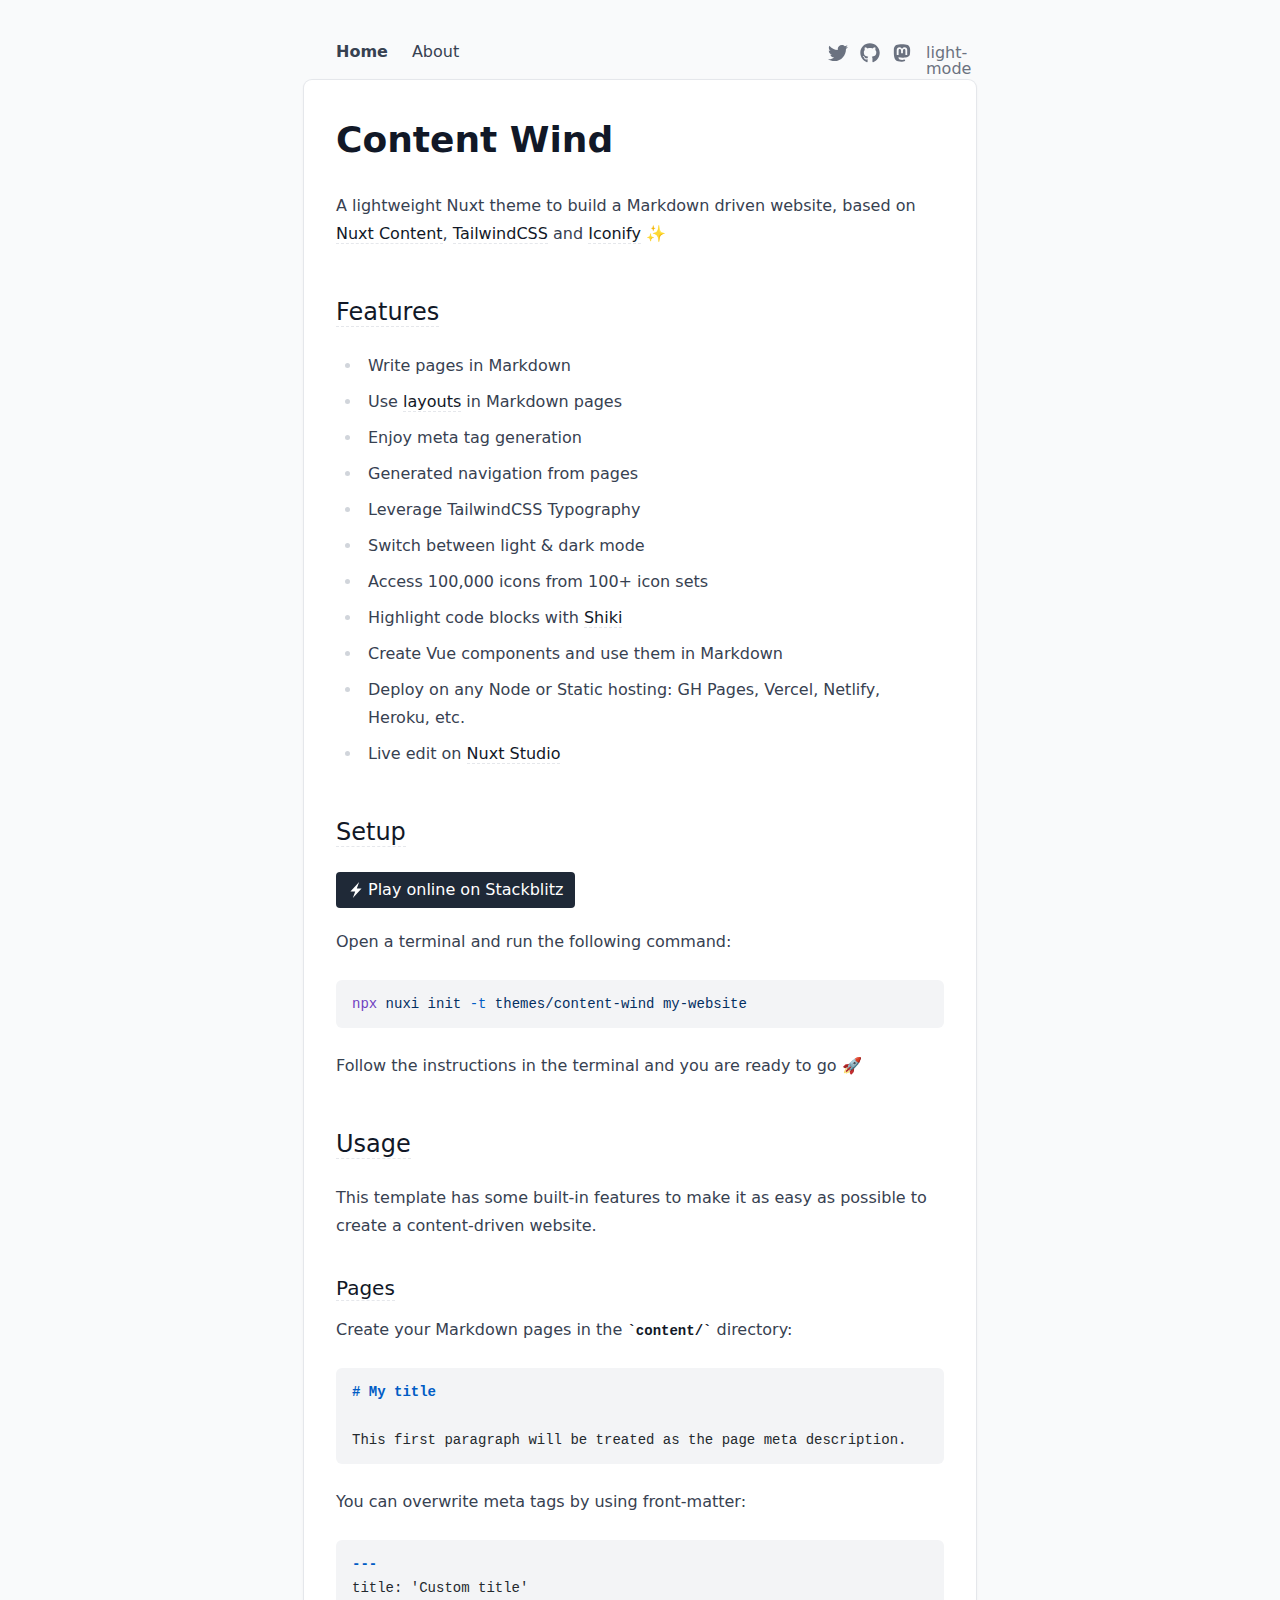
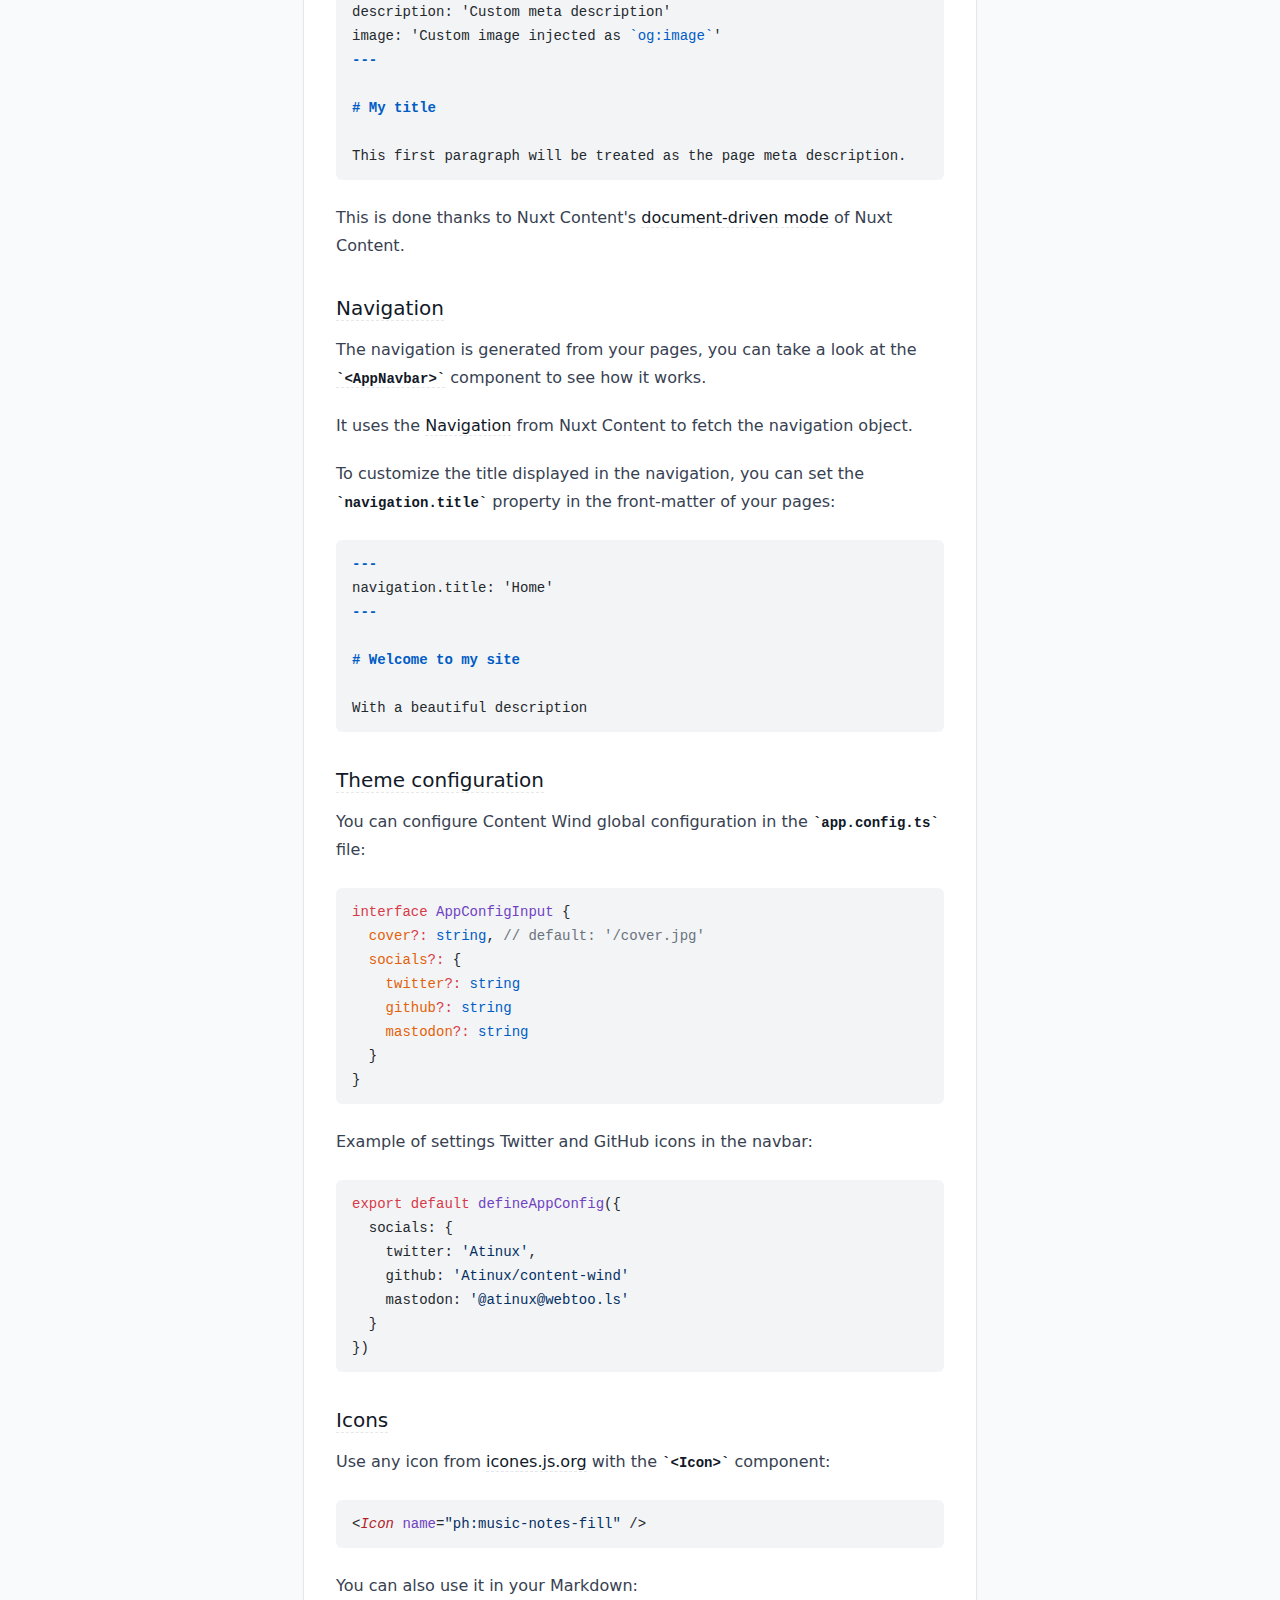
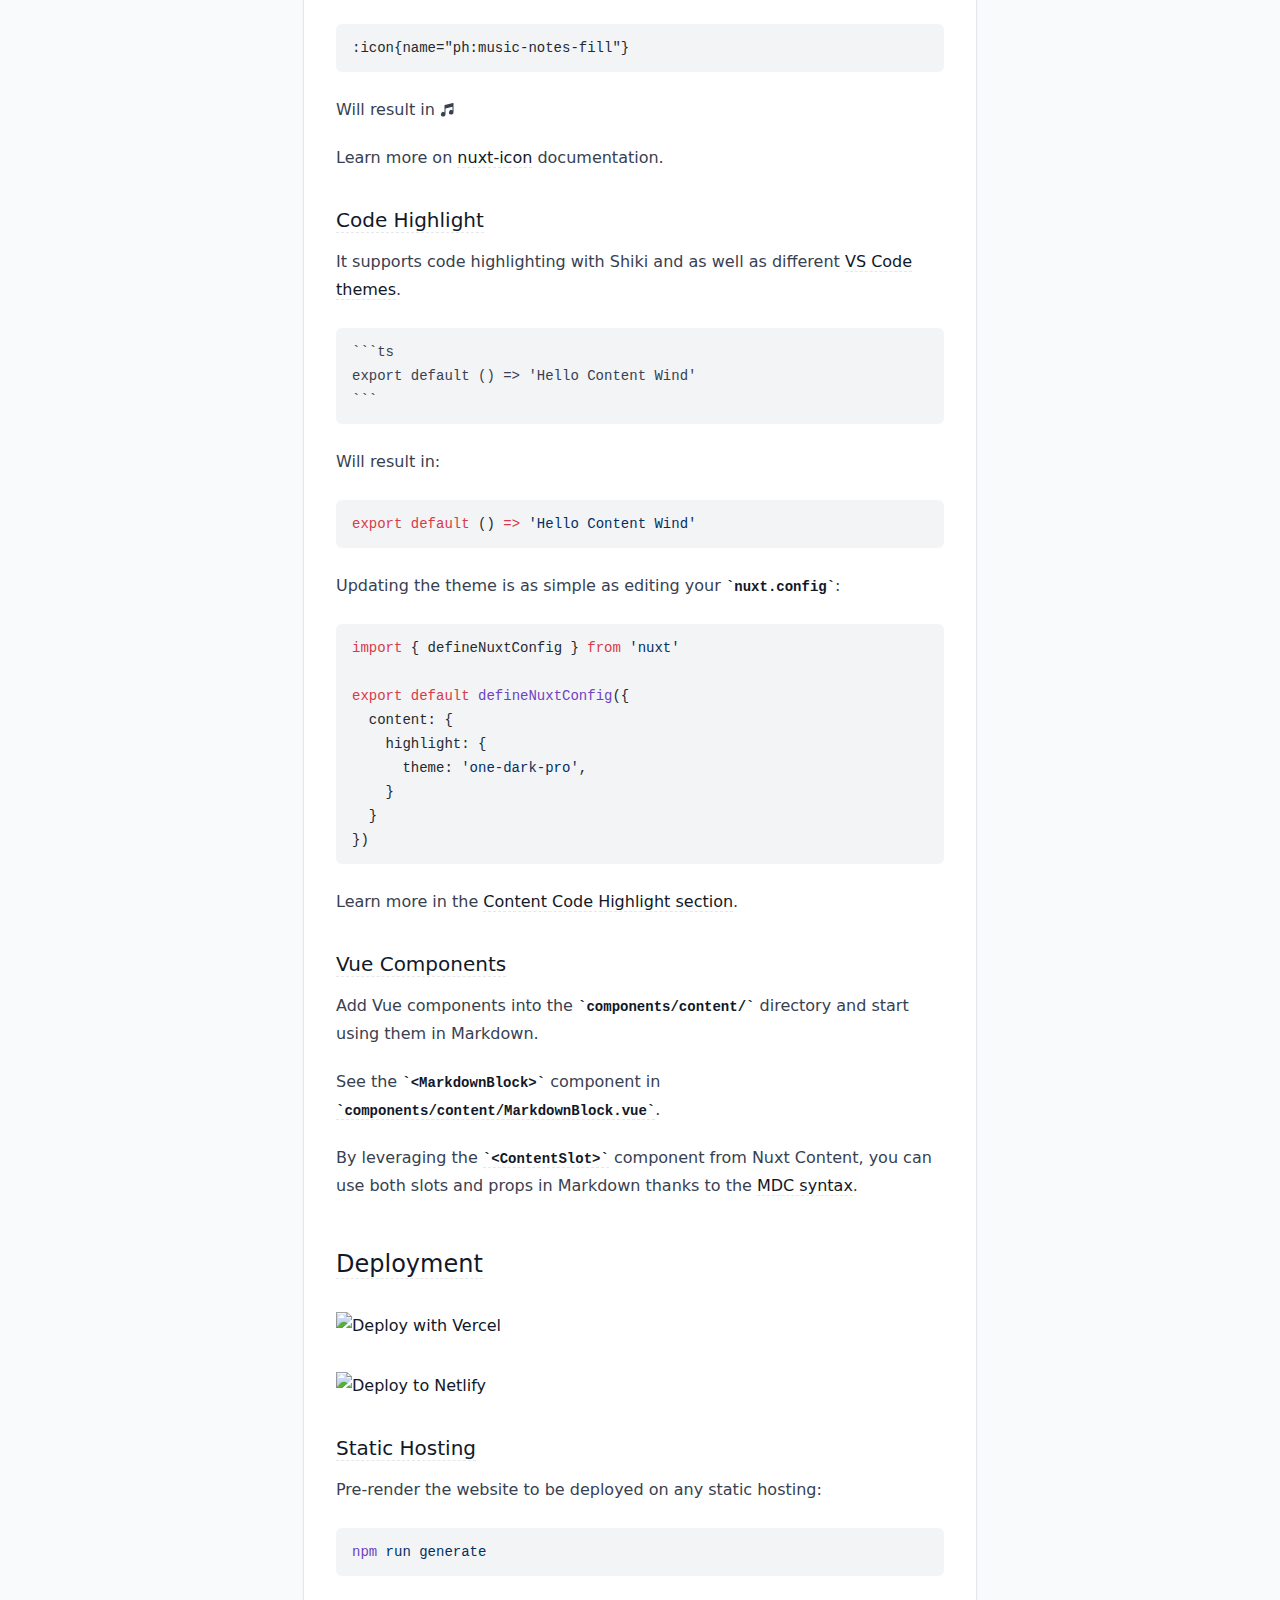
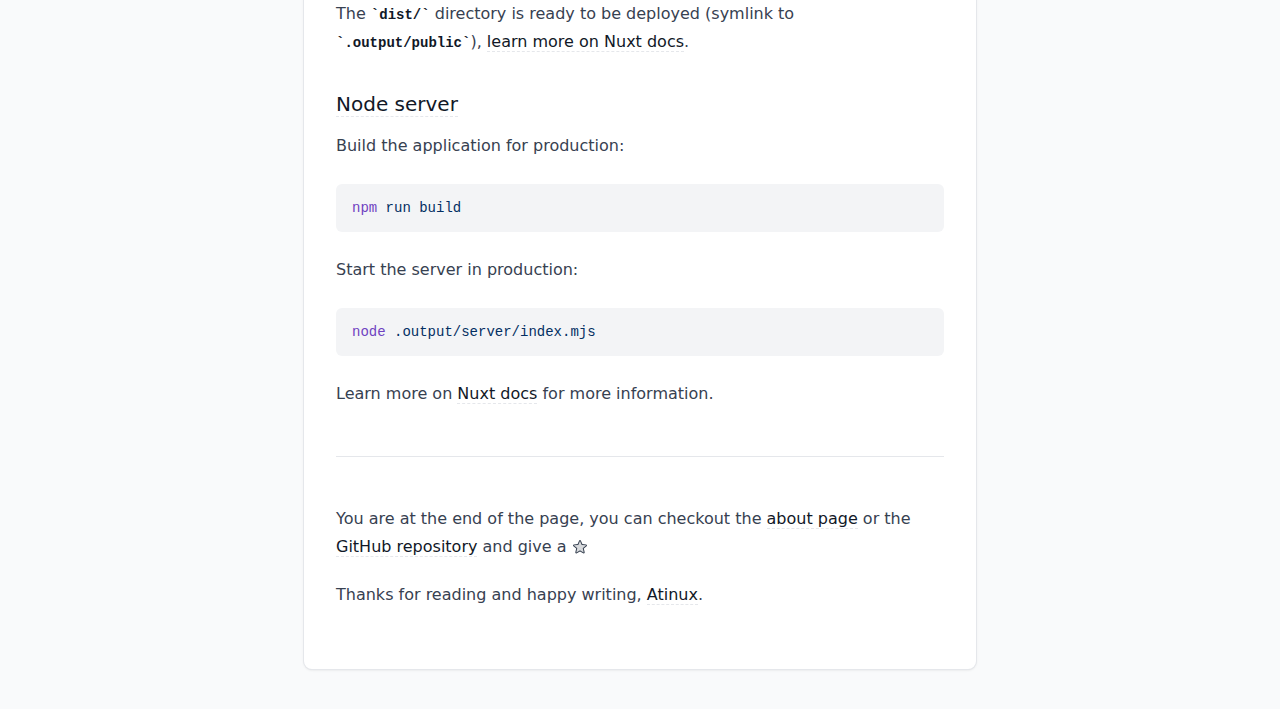
==== index.html @ ec0060a5 "Deploying to gh-pages from @ sdsoldi/fechas-pcfutbol@ead075a1a4269abf034010d675657d88523efaa9 🚀" ====
<!DOCTYPE html><html  lang="en" data-capo=""><head><meta charset="utf-8">
<meta name="viewport" content="width=device-width, initial-scale=1">
<title>Content Wind</title>
<style>/*! tailwindcss v3.4.10 | MIT License | https://tailwindcss.com*/*,:after,:before{border:0 solid #e5e7eb;box-sizing:border-box}:after,:before{--tw-content:""}:host,html{line-height:1.5;-webkit-text-size-adjust:100%;font-family:ui-sans-serif,system-ui,sans-serif,Apple Color Emoji,Segoe UI Emoji,Segoe UI Symbol,Noto Color Emoji;font-feature-settings:normal;font-variation-settings:normal;tab-size:4;-webkit-tap-highlight-color:transparent}body{line-height:inherit;margin:0}hr{border-top-width:1px;color:inherit;height:0}abbr:where([title]){-webkit-text-decoration:underline dotted;text-decoration:underline dotted}h1,h2,h3,h4,h5,h6{font-size:inherit;font-weight:inherit}a{color:inherit;text-decoration:inherit}b,strong{font-weight:bolder}code,kbd,pre,samp{font-family:ui-monospace,SFMono-Regular,Menlo,Monaco,Consolas,Liberation Mono,Courier New,monospace;font-feature-settings:normal;font-size:1em;font-variation-settings:normal}small{font-size:80%}sub,sup{font-size:75%;line-height:0;position:relative;vertical-align:initial}sub{bottom:-.25em}sup{top:-.5em}table{border-collapse:collapse;border-color:inherit;text-indent:0}button,input,optgroup,select,textarea{color:inherit;font-family:inherit;font-feature-settings:inherit;font-size:100%;font-variation-settings:inherit;font-weight:inherit;letter-spacing:inherit;line-height:inherit;margin:0;padding:0}button,select{text-transform:none}button,input:where([type=button]),input:where([type=reset]),input:where([type=submit]){-webkit-appearance:button;background-color:initial;background-image:none}:-moz-focusring{outline:auto}:-moz-ui-invalid{box-shadow:none}progress{vertical-align:initial}::-webkit-inner-spin-button,::-webkit-outer-spin-button{height:auto}[type=search]{-webkit-appearance:textfield;outline-offset:-2px}::-webkit-search-decoration{-webkit-appearance:none}::-webkit-file-upload-button{-webkit-appearance:button;font:inherit}summary{display:list-item}blockquote,dd,dl,figure,h1,h2,h3,h4,h5,h6,hr,p,pre{margin:0}fieldset{margin:0}fieldset,legend{padding:0}menu,ol,ul{list-style:none;margin:0;padding:0}dialog{padding:0}textarea{resize:vertical}input::placeholder,textarea::placeholder{color:#9ca3af;opacity:1}[role=button],button{cursor:pointer}:disabled{cursor:default}audio,canvas,embed,iframe,img,object,svg,video{display:block;vertical-align:middle}img,video{height:auto;max-width:100%}[hidden]{display:none}*,::backdrop,:after,:before{--tw-border-spacing-x:0;--tw-border-spacing-y:0;--tw-translate-x:0;--tw-translate-y:0;--tw-rotate:0;--tw-skew-x:0;--tw-skew-y:0;--tw-scale-x:1;--tw-scale-y:1;--tw-pan-x: ;--tw-pan-y: ;--tw-pinch-zoom: ;--tw-scroll-snap-strictness:proximity;--tw-gradient-from-position: ;--tw-gradient-via-position: ;--tw-gradient-to-position: ;--tw-ordinal: ;--tw-slashed-zero: ;--tw-numeric-figure: ;--tw-numeric-spacing: ;--tw-numeric-fraction: ;--tw-ring-inset: ;--tw-ring-offset-width:0px;--tw-ring-offset-color:#fff;--tw-ring-color:#3b82f680;--tw-ring-offset-shadow:0 0 #0000;--tw-ring-shadow:0 0 #0000;--tw-shadow:0 0 #0000;--tw-shadow-colored:0 0 #0000;--tw-blur: ;--tw-brightness: ;--tw-contrast: ;--tw-grayscale: ;--tw-hue-rotate: ;--tw-invert: ;--tw-saturate: ;--tw-sepia: ;--tw-drop-shadow: ;--tw-backdrop-blur: ;--tw-backdrop-brightness: ;--tw-backdrop-contrast: ;--tw-backdrop-grayscale: ;--tw-backdrop-hue-rotate: ;--tw-backdrop-invert: ;--tw-backdrop-opacity: ;--tw-backdrop-saturate: ;--tw-backdrop-sepia: ;--tw-contain-size: ;--tw-contain-layout: ;--tw-contain-paint: ;--tw-contain-style: }.prose{color:var(--tw-prose-body);max-width:65ch}.prose :where(p):not(:where([class~=not-prose],[class~=not-prose] *)){margin-bottom:1.25em;margin-top:1.25em}.prose :where([class~=lead]):not(:where([class~=not-prose],[class~=not-prose] *)){color:var(--tw-prose-lead);font-size:1.25em;line-height:1.6;margin-bottom:1.2em;margin-top:1.2em}.prose :where(a):not(:where([class~=not-prose],[class~=not-prose] *)){color:var(--tw-prose-links);font-weight:500;text-decoration:underline}.prose :where(strong):not(:where([class~=not-prose],[class~=not-prose] *)){color:var(--tw-prose-bold);font-weight:600}.prose :where(a strong):not(:where([class~=not-prose],[class~=not-prose] *)){color:inherit}.prose :where(blockquote strong):not(:where([class~=not-prose],[class~=not-prose] *)){color:inherit}.prose :where(thead th strong):not(:where([class~=not-prose],[class~=not-prose] *)){color:inherit}.prose :where(ol):not(:where([class~=not-prose],[class~=not-prose] *)){list-style-type:decimal;margin-bottom:1.25em;margin-top:1.25em;padding-inline-start:1.625em}.prose :where(ol[type=A]):not(:where([class~=not-prose],[class~=not-prose] *)){list-style-type:upper-alpha}.prose :where(ol[type=a]):not(:where([class~=not-prose],[class~=not-prose] *)){list-style-type:lower-alpha}.prose :where(ol[type=A s]):not(:where([class~=not-prose],[class~=not-prose] *)){list-style-type:upper-alpha}.prose :where(ol[type=a s]):not(:where([class~=not-prose],[class~=not-prose] *)){list-style-type:lower-alpha}.prose :where(ol[type=I]):not(:where([class~=not-prose],[class~=not-prose] *)){list-style-type:upper-roman}.prose :where(ol[type=i]):not(:where([class~=not-prose],[class~=not-prose] *)){list-style-type:lower-roman}.prose :where(ol[type=I s]):not(:where([class~=not-prose],[class~=not-prose] *)){list-style-type:upper-roman}.prose :where(ol[type=i s]):not(:where([class~=not-prose],[class~=not-prose] *)){list-style-type:lower-roman}.prose :where(ol[type="1"]):not(:where([class~=not-prose],[class~=not-prose] *)){list-style-type:decimal}.prose :where(ul):not(:where([class~=not-prose],[class~=not-prose] *)){list-style-type:disc;margin-bottom:1.25em;margin-top:1.25em;padding-inline-start:1.625em}.prose :where(ol>li):not(:where([class~=not-prose],[class~=not-prose] *))::marker{color:var(--tw-prose-counters);font-weight:400}.prose :where(ul>li):not(:where([class~=not-prose],[class~=not-prose] *))::marker{color:var(--tw-prose-bullets)}.prose :where(dt):not(:where([class~=not-prose],[class~=not-prose] *)){color:var(--tw-prose-headings);font-weight:600;margin-top:1.25em}.prose :where(hr):not(:where([class~=not-prose],[class~=not-prose] *)){border-color:var(--tw-prose-hr);border-top-width:1px;margin-bottom:3em;margin-top:3em}.prose :where(blockquote):not(:where([class~=not-prose],[class~=not-prose] *)){border-inline-start-color:var(--tw-prose-quote-borders);border-inline-start-width:.25rem;color:var(--tw-prose-quotes);font-style:italic;font-weight:500;margin-bottom:1.6em;margin-top:1.6em;padding-inline-start:1em;quotes:"\201C""\201D""\2018""\2019"}.prose :where(blockquote p:first-of-type):not(:where([class~=not-prose],[class~=not-prose] *)):before{content:open-quote}.prose :where(blockquote p:last-of-type):not(:where([class~=not-prose],[class~=not-prose] *)):after{content:close-quote}.prose :where(h1):not(:where([class~=not-prose],[class~=not-prose] *)){color:var(--tw-prose-headings);font-size:2.25em;font-weight:800;line-height:1.1111111;margin-bottom:.8888889em;margin-top:0}.prose :where(h1 strong):not(:where([class~=not-prose],[class~=not-prose] *)){color:inherit;font-weight:900}.prose :where(h2):not(:where([class~=not-prose],[class~=not-prose] *)){color:var(--tw-prose-headings);font-size:1.5em;font-weight:700;line-height:1.3333333;margin-bottom:1em;margin-top:2em}.prose :where(h2 strong):not(:where([class~=not-prose],[class~=not-prose] *)){color:inherit;font-weight:800}.prose :where(h3):not(:where([class~=not-prose],[class~=not-prose] *)){color:var(--tw-prose-headings);font-size:1.25em;font-weight:600;line-height:1.6;margin-bottom:.6em;margin-top:1.6em}.prose :where(h3 strong):not(:where([class~=not-prose],[class~=not-prose] *)){color:inherit;font-weight:700}.prose :where(h4):not(:where([class~=not-prose],[class~=not-prose] *)){color:var(--tw-prose-headings);font-weight:600;line-height:1.5;margin-bottom:.5em;margin-top:1.5em}.prose :where(h4 strong):not(:where([class~=not-prose],[class~=not-prose] *)){color:inherit;font-weight:700}.prose :where(img):not(:where([class~=not-prose],[class~=not-prose] *)){margin-bottom:2em;margin-top:2em}.prose :where(picture):not(:where([class~=not-prose],[class~=not-prose] *)){display:block;margin-bottom:2em;margin-top:2em}.prose :where(video):not(:where([class~=not-prose],[class~=not-prose] *)){margin-bottom:2em;margin-top:2em}.prose :where(kbd):not(:where([class~=not-prose],[class~=not-prose] *)){border-radius:.3125rem;box-shadow:0 0 0 1px rgb(var(--tw-prose-kbd-shadows)/10%),0 3px 0 rgb(var(--tw-prose-kbd-shadows)/10%);color:var(--tw-prose-kbd);font-family:inherit;font-size:.875em;font-weight:500;padding-inline-end:.375em;padding-bottom:.1875em;padding-top:.1875em;padding-inline-start:.375em}.prose :where(code):not(:where([class~=not-prose],[class~=not-prose] *)){color:var(--tw-prose-code);font-size:.875em;font-weight:600}.prose :where(code):not(:where([class~=not-prose],[class~=not-prose] *)):before{content:"`"}.prose :where(code):not(:where([class~=not-prose],[class~=not-prose] *)):after{content:"`"}.prose :where(a code):not(:where([class~=not-prose],[class~=not-prose] *)){color:inherit}.prose :where(h1 code):not(:where([class~=not-prose],[class~=not-prose] *)){color:inherit}.prose :where(h2 code):not(:where([class~=not-prose],[class~=not-prose] *)){color:inherit;font-size:.875em}.prose :where(h3 code):not(:where([class~=not-prose],[class~=not-prose] *)){color:inherit;font-size:.9em}.prose :where(h4 code):not(:where([class~=not-prose],[class~=not-prose] *)){color:inherit}.prose :where(blockquote code):not(:where([class~=not-prose],[class~=not-prose] *)){color:inherit}.prose :where(thead th code):not(:where([class~=not-prose],[class~=not-prose] *)){color:inherit}.prose :where(pre):not(:where([class~=not-prose],[class~=not-prose] *)){background-color:var(--tw-prose-pre-bg);border-radius:.375rem;color:var(--tw-prose-pre-code);font-size:.875em;font-weight:400;line-height:1.7142857;margin-bottom:1.7142857em;margin-top:1.7142857em;overflow-x:auto;padding-inline-end:1.1428571em;padding-bottom:.8571429em;padding-top:.8571429em;padding-inline-start:1.1428571em}.prose :where(pre code):not(:where([class~=not-prose],[class~=not-prose] *)){background-color:initial;border-radius:0;border-width:0;color:inherit;font-family:inherit;font-size:inherit;font-weight:inherit;line-height:inherit;padding:0}.prose :where(pre code):not(:where([class~=not-prose],[class~=not-prose] *)):before{content:none}.prose :where(pre code):not(:where([class~=not-prose],[class~=not-prose] *)):after{content:none}.prose :where(table):not(:where([class~=not-prose],[class~=not-prose] *)){font-size:.875em;line-height:1.7142857;margin-bottom:2em;margin-top:2em;table-layout:auto;width:100%}.prose :where(thead):not(:where([class~=not-prose],[class~=not-prose] *)){border-bottom-color:var(--tw-prose-th-borders);border-bottom-width:1px}.prose :where(thead th):not(:where([class~=not-prose],[class~=not-prose] *)){color:var(--tw-prose-headings);font-weight:600;padding-inline-end:.5714286em;padding-bottom:.5714286em;padding-inline-start:.5714286em;vertical-align:bottom}.prose :where(tbody tr):not(:where([class~=not-prose],[class~=not-prose] *)){border-bottom-color:var(--tw-prose-td-borders);border-bottom-width:1px}.prose :where(tbody tr:last-child):not(:where([class~=not-prose],[class~=not-prose] *)){border-bottom-width:0}.prose :where(tbody td):not(:where([class~=not-prose],[class~=not-prose] *)){vertical-align:initial}.prose :where(tfoot):not(:where([class~=not-prose],[class~=not-prose] *)){border-top-color:var(--tw-prose-th-borders);border-top-width:1px}.prose :where(tfoot td):not(:where([class~=not-prose],[class~=not-prose] *)){vertical-align:top}.prose :where(th,td):not(:where([class~=not-prose],[class~=not-prose] *)){text-align:start}.prose :where(figure>*):not(:where([class~=not-prose],[class~=not-prose] *)){margin-bottom:0;margin-top:0}.prose :where(figcaption):not(:where([class~=not-prose],[class~=not-prose] *)){color:var(--tw-prose-captions);font-size:.875em;line-height:1.4285714;margin-top:.8571429em}.prose{--tw-prose-body:#374151;--tw-prose-headings:#111827;--tw-prose-lead:#4b5563;--tw-prose-links:#111827;--tw-prose-bold:#111827;--tw-prose-counters:#6b7280;--tw-prose-bullets:#d1d5db;--tw-prose-hr:#e5e7eb;--tw-prose-quotes:#111827;--tw-prose-quote-borders:#e5e7eb;--tw-prose-captions:#6b7280;--tw-prose-kbd:#111827;--tw-prose-kbd-shadows:17 24 39;--tw-prose-code:#111827;--tw-prose-pre-code:#e5e7eb;--tw-prose-pre-bg:#1f2937;--tw-prose-th-borders:#d1d5db;--tw-prose-td-borders:#e5e7eb;--tw-prose-invert-body:#d1d5db;--tw-prose-invert-headings:#fff;--tw-prose-invert-lead:#9ca3af;--tw-prose-invert-links:#fff;--tw-prose-invert-bold:#fff;--tw-prose-invert-counters:#9ca3af;--tw-prose-invert-bullets:#4b5563;--tw-prose-invert-hr:#374151;--tw-prose-invert-quotes:#f3f4f6;--tw-prose-invert-quote-borders:#374151;--tw-prose-invert-captions:#9ca3af;--tw-prose-invert-kbd:#fff;--tw-prose-invert-kbd-shadows:255 255 255;--tw-prose-invert-code:#fff;--tw-prose-invert-pre-code:#d1d5db;--tw-prose-invert-pre-bg:#00000080;--tw-prose-invert-th-borders:#4b5563;--tw-prose-invert-td-borders:#374151;font-size:1rem;line-height:1.75}.prose :where(picture>img):not(:where([class~=not-prose],[class~=not-prose] *)){margin-bottom:0;margin-top:0}.prose :where(li):not(:where([class~=not-prose],[class~=not-prose] *)){margin-bottom:.5em;margin-top:.5em}.prose :where(ol>li):not(:where([class~=not-prose],[class~=not-prose] *)){padding-inline-start:.375em}.prose :where(ul>li):not(:where([class~=not-prose],[class~=not-prose] *)){padding-inline-start:.375em}.prose :where(.prose>ul>li p):not(:where([class~=not-prose],[class~=not-prose] *)){margin-bottom:.75em;margin-top:.75em}.prose :where(.prose>ul>li>p:first-child):not(:where([class~=not-prose],[class~=not-prose] *)){margin-top:1.25em}.prose :where(.prose>ul>li>p:last-child):not(:where([class~=not-prose],[class~=not-prose] *)){margin-bottom:1.25em}.prose :where(.prose>ol>li>p:first-child):not(:where([class~=not-prose],[class~=not-prose] *)){margin-top:1.25em}.prose :where(.prose>ol>li>p:last-child):not(:where([class~=not-prose],[class~=not-prose] *)){margin-bottom:1.25em}.prose :where(ul ul,ul ol,ol ul,ol ol):not(:where([class~=not-prose],[class~=not-prose] *)){margin-bottom:.75em;margin-top:.75em}.prose :where(dl):not(:where([class~=not-prose],[class~=not-prose] *)){margin-bottom:1.25em;margin-top:1.25em}.prose :where(dd):not(:where([class~=not-prose],[class~=not-prose] *)){margin-top:.5em;padding-inline-start:1.625em}.prose :where(hr+*):not(:where([class~=not-prose],[class~=not-prose] *)){margin-top:0}.prose :where(h2+*):not(:where([class~=not-prose],[class~=not-prose] *)){margin-top:0}.prose :where(h3+*):not(:where([class~=not-prose],[class~=not-prose] *)){margin-top:0}.prose :where(h4+*):not(:where([class~=not-prose],[class~=not-prose] *)){margin-top:0}.prose :where(thead th:first-child):not(:where([class~=not-prose],[class~=not-prose] *)){padding-inline-start:0}.prose :where(thead th:last-child):not(:where([class~=not-prose],[class~=not-prose] *)){padding-inline-end:0}.prose :where(tbody td,tfoot td):not(:where([class~=not-prose],[class~=not-prose] *)){padding-inline-end:.5714286em;padding-bottom:.5714286em;padding-top:.5714286em;padding-inline-start:.5714286em}.prose :where(tbody td:first-child,tfoot td:first-child):not(:where([class~=not-prose],[class~=not-prose] *)){padding-inline-start:0}.prose :where(tbody td:last-child,tfoot td:last-child):not(:where([class~=not-prose],[class~=not-prose] *)){padding-inline-end:0}.prose :where(figure):not(:where([class~=not-prose],[class~=not-prose] *)){margin-bottom:2em;margin-top:2em}.prose :where(.prose>:first-child):not(:where([class~=not-prose],[class~=not-prose] *)){margin-top:0}.prose :where(.prose>:last-child):not(:where([class~=not-prose],[class~=not-prose] *)){margin-bottom:0}.sr-only{height:1px;margin:-1px;overflow:hidden;padding:0;position:absolute;width:1px;clip:rect(0,0,0,0);border-width:0;white-space:nowrap}.static{position:static}.m-auto{margin:auto}.mx-auto{margin-left:auto;margin-right:auto}.mr-6{margin-right:1.5rem}.block{display:block}.inline-block{display:inline-block}.flex{display:flex}.inline-flex{display:inline-flex}.h-4{height:1rem}.h-5{height:1.25rem}.w-4{width:1rem}.w-5{width:1.25rem}.max-w-2xl{max-width:42rem}.max-w-full{max-width:100%}.max-w-none{max-width:none}.items-center{align-items:center}.justify-between{justify-content:space-between}.gap-1{gap:.25rem}.space-x-3>:not([hidden])~:not([hidden]){--tw-space-x-reverse:0;margin-left:calc(.75rem*(1 - var(--tw-space-x-reverse)));margin-right:calc(.75rem*var(--tw-space-x-reverse))}.overflow-x-auto{overflow-x:auto}.rounded{border-radius:.25rem}.bg-gray-50{--tw-bg-opacity:1;background-color:rgb(249 250 251/var(--tw-bg-opacity))}.bg-gray-800{--tw-bg-opacity:1;background-color:rgb(31 41 55/var(--tw-bg-opacity))}.bg-white{--tw-bg-opacity:1;background-color:rgb(255 255 255/var(--tw-bg-opacity))}.px-3{padding-left:.75rem;padding-right:.75rem}.px-4{padding-left:1rem;padding-right:1rem}.py-1{padding-bottom:.25rem;padding-top:.25rem}.py-10{padding-bottom:2.5rem;padding-top:2.5rem}.py-4{padding-bottom:1rem;padding-top:1rem}.text-2xl{font-size:1.5rem;line-height:2rem}.font-bold{font-weight:700}.text-black{--tw-text-opacity:1;color:rgb(0 0 0/var(--tw-text-opacity))}.text-gray-500{--tw-text-opacity:1;color:rgb(107 114 128/var(--tw-text-opacity))}.text-gray-700{--tw-text-opacity:1;color:rgb(55 65 81/var(--tw-text-opacity))}.text-white{--tw-text-opacity:1;color:rgb(255 255 255/var(--tw-text-opacity))}.no-underline{text-decoration-line:none}.ring-1{--tw-ring-offset-shadow:var(--tw-ring-inset) 0 0 0 var(--tw-ring-offset-width) var(--tw-ring-offset-color);--tw-ring-shadow:var(--tw-ring-inset) 0 0 0 calc(1px + var(--tw-ring-offset-width)) var(--tw-ring-color);box-shadow:var(--tw-ring-offset-shadow),var(--tw-ring-shadow),var(--tw-shadow,0 0 #0000)}.ring-gray-200{--tw-ring-opacity:1;--tw-ring-color:rgb(229 231 235/var(--tw-ring-opacity))}.transition{transition-duration:.15s;transition-property:color,background-color,border-color,text-decoration-color,fill,stroke,opacity,box-shadow,transform,filter,-webkit-backdrop-filter;transition-property:color,background-color,border-color,text-decoration-color,fill,stroke,opacity,box-shadow,transform,filter,backdrop-filter;transition-property:color,background-color,border-color,text-decoration-color,fill,stroke,opacity,box-shadow,transform,filter,backdrop-filter,-webkit-backdrop-filter;transition-timing-function:cubic-bezier(.4,0,.2,1)}.dark\:prose-invert:is(.dark *){--tw-prose-body:var(--tw-prose-invert-body);--tw-prose-headings:var(--tw-prose-invert-headings);--tw-prose-lead:var(--tw-prose-invert-lead);--tw-prose-links:var(--tw-prose-invert-links);--tw-prose-bold:var(--tw-prose-invert-bold);--tw-prose-counters:var(--tw-prose-invert-counters);--tw-prose-bullets:var(--tw-prose-invert-bullets);--tw-prose-hr:var(--tw-prose-invert-hr);--tw-prose-quotes:var(--tw-prose-invert-quotes);--tw-prose-quote-borders:var(--tw-prose-invert-quote-borders);--tw-prose-captions:var(--tw-prose-invert-captions);--tw-prose-kbd:var(--tw-prose-invert-kbd);--tw-prose-kbd-shadows:var(--tw-prose-invert-kbd-shadows);--tw-prose-code:var(--tw-prose-invert-code);--tw-prose-pre-code:var(--tw-prose-invert-pre-code);--tw-prose-pre-bg:var(--tw-prose-invert-pre-bg);--tw-prose-th-borders:var(--tw-prose-invert-th-borders);--tw-prose-td-borders:var(--tw-prose-invert-td-borders)}.hover\:text-gray-700:hover{--tw-text-opacity:1;color:rgb(55 65 81/var(--tw-text-opacity))}.prose-a\:border-b :is(:where(a):not(:where([class~=not-prose],[class~=not-prose] *))){border-bottom-width:1px}.prose-a\:border-dashed :is(:where(a):not(:where([class~=not-prose],[class~=not-prose] *))){border-style:dashed}.prose-a\:font-normal :is(:where(a):not(:where([class~=not-prose],[class~=not-prose] *))){font-weight:400}.prose-a\:no-underline :is(:where(a):not(:where([class~=not-prose],[class~=not-prose] *))){text-decoration-line:none}.hover\:prose-a\:border-solid :is(:where(a):not(:where([class~=not-prose],[class~=not-prose] *))):hover{border-style:solid}.hover\:prose-a\:border-primary-400 :is(:where(a):not(:where([class~=not-prose],[class~=not-prose] *))):hover{--tw-border-opacity:1;border-color:rgb(52 211 153/var(--tw-border-opacity))}.hover\:prose-a\:text-primary-400 :is(:where(a):not(:where([class~=not-prose],[class~=not-prose] *))):hover{--tw-text-opacity:1;color:rgb(52 211 153/var(--tw-text-opacity))}.prose-pre\:bg-gray-100 :is(:where(pre):not(:where([class~=not-prose],[class~=not-prose] *))){--tw-bg-opacity:1;background-color:rgb(243 244 246/var(--tw-bg-opacity))}.dark\:bg-gray-200:is(.dark *){--tw-bg-opacity:1;background-color:rgb(229 231 235/var(--tw-bg-opacity))}.dark\:bg-gray-800:is(.dark *){--tw-bg-opacity:1;background-color:rgb(31 41 55/var(--tw-bg-opacity))}.dark\:bg-gray-900:is(.dark *){--tw-bg-opacity:1;background-color:rgb(17 24 39/var(--tw-bg-opacity))}.dark\:text-gray-100:is(.dark *){--tw-text-opacity:1;color:rgb(243 244 246/var(--tw-text-opacity))}.dark\:text-gray-200:is(.dark *){--tw-text-opacity:1;color:rgb(229 231 235/var(--tw-text-opacity))}.dark\:text-gray-300:is(.dark *){--tw-text-opacity:1;color:rgb(209 213 219/var(--tw-text-opacity))}.dark\:text-gray-950:is(.dark *){--tw-text-opacity:1;color:rgb(3 7 18/var(--tw-text-opacity))}.dark\:ring-gray-700:is(.dark *){--tw-ring-opacity:1;--tw-ring-color:rgb(55 65 81/var(--tw-ring-opacity))}.dark\:hover\:text-gray-300:hover:is(.dark *){--tw-text-opacity:1;color:rgb(209 213 219/var(--tw-text-opacity))}.dark\:prose-pre\:bg-gray-900 :is(:where(pre):not(:where([class~=not-prose],[class~=not-prose] *))):is(.dark *){--tw-bg-opacity:1;background-color:rgb(17 24 39/var(--tw-bg-opacity))}@media (min-width:640px){.sm\:rounded{border-radius:.25rem}.sm\:rounded-lg{border-radius:.5rem}.sm\:px-8{padding-left:2rem;padding-right:2rem}.sm\:pb-10{padding-bottom:2.5rem}.sm\:pt-6{padding-top:1.5rem}.sm\:shadow{--tw-shadow:0 1px 3px 0 #0000001a,0 1px 2px -1px #0000001a;--tw-shadow-colored:0 1px 3px 0 var(--tw-shadow-color),0 1px 2px -1px var(--tw-shadow-color);box-shadow:var(--tw-ring-offset-shadow,0 0 #0000),var(--tw-ring-shadow,0 0 #0000),var(--tw-shadow)}}</style>
<style>.icon[data-v-0a28fc31]{display:inline-block;vertical-align:middle}</style>
<style>body{--tw-bg-opacity:1;background-color:rgb(249 250 251/var(--tw-bg-opacity));--tw-text-opacity:1;color:rgb(0 0 0/var(--tw-text-opacity))}body:is(.dark *){--tw-bg-opacity:1;background-color:rgb(17 24 39/var(--tw-bg-opacity));--tw-text-opacity:1;color:rgb(255 255 255/var(--tw-text-opacity))}</style>
<style>pre code .line{display:block;min-height:1rem}</style>
<link rel="stylesheet" href="/_nuxt/entry.BnsfgMsK.css">
<link rel="stylesheet" href="/_nuxt/ProsePre.CchFRBtv.css">
<link rel="preload" as="fetch" crossorigin="anonymous" href="/_payload.json?b974ae29-5be4-4662-a5c2-92e1cc2f64b7">
<link rel="modulepreload" as="script" crossorigin href="/_nuxt/DIPg0FKd.js">
<link rel="modulepreload" as="script" crossorigin href="/_nuxt/Xn0k7hxn.js">
<link rel="modulepreload" as="script" crossorigin href="/_nuxt/C9EnpKHG.js">
<link rel="modulepreload" as="script" crossorigin href="/_nuxt/Di_bL8kv.js">
<link rel="modulepreload" as="script" crossorigin href="/_nuxt/AyZefu6f.js">
<link rel="modulepreload" as="script" crossorigin href="/_nuxt/Dnd51l0P.js">
<link rel="modulepreload" as="script" crossorigin href="/_nuxt/Bp4qzLeB.js">
<link rel="modulepreload" as="script" crossorigin href="/_nuxt/D7AiBtnh.js">
<link rel="modulepreload" as="script" crossorigin href="/_nuxt/Okt92OqD.js">
<link rel="modulepreload" as="script" crossorigin href="/_nuxt/CzA79M6a.js">
<link rel="modulepreload" as="script" crossorigin href="/_nuxt/B383greF.js">
<link rel="modulepreload" as="script" crossorigin href="/_nuxt/9Ujvibsv.js">
<link rel="modulepreload" as="script" crossorigin href="/_nuxt/DzIfq0lj.js">
<link rel="modulepreload" as="script" crossorigin href="/_nuxt/CwOeWpBn.js">
<link rel="modulepreload" as="script" crossorigin href="/_nuxt/B_ZYCP1Z.js">
<link rel="modulepreload" as="script" crossorigin href="/_nuxt/CfxMsDii.js">
<link rel="modulepreload" as="script" crossorigin href="/_nuxt/BqtmbXbU.js">
<link rel="modulepreload" as="script" crossorigin href="/_nuxt/CyYzsVhT.js">
<link rel="modulepreload" as="script" crossorigin href="/_nuxt/DqC9GDQI.js">
<link rel="modulepreload" as="script" crossorigin href="/_nuxt/ojX-Y5bu.js">
<link rel="modulepreload" as="script" crossorigin href="/_nuxt/QiwxMKXJ.js">
<link rel="modulepreload" as="script" crossorigin href="/_nuxt/Bx10fY64.js">
<link rel="modulepreload" as="script" crossorigin href="/_nuxt/CF0q6EYl.js">
<link rel="modulepreload" as="script" crossorigin href="/_nuxt/C6amdlsT.js">
<link rel="modulepreload" as="script" crossorigin href="/_nuxt/Aw4WZQuD.js">
<link rel="modulepreload" as="script" crossorigin href="/_nuxt/xjklNx9Z.js">
<link rel="prefetch" as="script" crossorigin href="/_nuxt/C_GLMlNM.js">
<link rel="prefetch" as="script" crossorigin href="/_nuxt/Ru-yQDPY.js">
<link rel="prefetch" as="style" href="/_nuxt/useStudio.CwPWSK-6.css">
<link rel="prefetch" as="script" crossorigin href="/_nuxt/BYSaR7Lj.js">
<link rel="prefetch" as="script" crossorigin href="/_nuxt/BmF3kHLt.js">
<link rel="prefetch" as="script" crossorigin href="/_nuxt/BLrUn0YR.js">
<meta content="/cover.jpg" property="og:image">
<meta name="twitter:card" content="summary_large_image">
<meta property="og:title" content="Content Wind">
<meta name="description" content="A lightweight Nuxt theme to build a Markdown driven website, based on Nuxt Content, TailwindCSS and Iconify ✨">
<meta property="og:description" content="A lightweight Nuxt theme to build a Markdown driven website, based on Nuxt Content, TailwindCSS and Iconify ✨">
<script type="module" src="/_nuxt/DIPg0FKd.js" crossorigin></script><script>"use strict";(()=>{const a=window,e=document.documentElement,c=window.localStorage,d=["dark","light"],n=c&&c.getItem&&c.getItem("nuxt-color-mode")||"system";let l=n==="system"?f():n;const i=e.getAttribute("data-color-mode-forced");i&&(l=i),r(l),a["__NUXT_COLOR_MODE__"]={preference:n,value:l,getColorScheme:f,addColorScheme:r,removeColorScheme:u};function r(o){const t=""+o+"",s="";e.classList?e.classList.add(t):e.className+=" "+t,s&&e.setAttribute("data-"+s,o)}function u(o){const t=""+o+"",s="";e.classList?e.classList.remove(t):e.className=e.className.replace(new RegExp(t,"g"),""),s&&e.removeAttribute("data-"+s)}function m(o){return a.matchMedia("(prefers-color-scheme"+o+")")}function f(){if(a.matchMedia&&m("").media!=="not all"){for(const o of d)if(m(":"+o).matches)return o}return"light"}})();</script></head><body><div id="__nuxt"><div class="sm:pt-6 sm:pb-10"><!----><!----><!----><div class="nuxt-loading-indicator" style="position:fixed;top:0;right:0;left:0;pointer-events:none;width:auto;height:3px;opacity:0;background:repeating-linear-gradient(to right,#00dc82 0%,#34cdfe 50%,#0047e1 100%);background-size:Infinity% auto;transform:scaleX(0%);transform-origin:left;transition:transform 0.1s, height 0.4s, opacity 0.4s;z-index:999999;"></div><div class="flex justify-between max-w-2xl px-4 py-4 mx-auto sm:px-8"><div class="text-gray-700 dark:text-gray-200"><!--[--><a aria-current="page" href="/" class="font-bold router-link-exact-active mr-6">Home</a><a href="/about" class="mr-6">About</a><!--]--></div><div class="space-x-3 transition text-gray-500"><a href="https://twitter.com/Atinux" title="Twitter" class="dark:text-gray-100 hover:text-gray-700 dark:hover:text-gray-300"><svg xmlns="http://www.w3.org/2000/svg" xmlns:xlink="http://www.w3.org/1999/xlink" aria-hidden="true" role="img" class="icon w-5 h-5" style="" width="1em" height="1em" viewBox="0 0 512 512" data-v-0a28fc31><path fill="currentColor" d="M459.37 151.716c.325 4.548.325 9.097.325 13.645c0 138.72-105.583 298.558-298.558 298.558c-59.452 0-114.68-17.219-161.137-47.106c8.447.974 16.568 1.299 25.34 1.299c49.055 0 94.213-16.568 130.274-44.832c-46.132-.975-84.792-31.188-98.112-72.772c6.498.974 12.995 1.624 19.818 1.624c9.421 0 18.843-1.3 27.614-3.573c-48.081-9.747-84.143-51.98-84.143-102.985v-1.299c13.969 7.797 30.214 12.67 47.431 13.319c-28.264-18.843-46.781-51.005-46.781-87.391c0-19.492 5.197-37.36 14.294-52.954c51.655 63.675 129.3 105.258 216.365 109.807c-1.624-7.797-2.599-15.918-2.599-24.04c0-57.828 46.782-104.934 104.934-104.934c30.213 0 57.502 12.67 76.67 33.137c23.715-4.548 46.456-13.32 66.599-25.34c-7.798 24.366-24.366 44.833-46.132 57.827c21.117-2.273 41.584-8.122 60.426-16.243c-14.292 20.791-32.161 39.308-52.628 54.253"/></svg></a><a href="https://github.com/Atinux/content-wind" title="GitHub" class="dark:text-gray-100 hover:text-gray-700 dark:hover:text-gray-300"><svg xmlns="http://www.w3.org/2000/svg" xmlns:xlink="http://www.w3.org/1999/xlink" aria-hidden="true" role="img" class="icon w-5 h-5" style="" width="1em" height="1em" viewBox="0 0 496 512" data-v-0a28fc31><path fill="currentColor" d="M165.9 397.4c0 2-2.3 3.6-5.2 3.6c-3.3.3-5.6-1.3-5.6-3.6c0-2 2.3-3.6 5.2-3.6c3-.3 5.6 1.3 5.6 3.6m-31.1-4.5c-.7 2 1.3 4.3 4.3 4.9c2.6 1 5.6 0 6.2-2s-1.3-4.3-4.3-5.2c-2.6-.7-5.5.3-6.2 2.3m44.2-1.7c-2.9.7-4.9 2.6-4.6 4.9c.3 2 2.9 3.3 5.9 2.6c2.9-.7 4.9-2.6 4.6-4.6c-.3-1.9-3-3.2-5.9-2.9M244.8 8C106.1 8 0 113.3 0 252c0 110.9 69.8 205.8 169.5 239.2c12.8 2.3 17.3-5.6 17.3-12.1c0-6.2-.3-40.4-.3-61.4c0 0-70 15-84.7-29.8c0 0-11.4-29.1-27.8-36.6c0 0-22.9-15.7 1.6-15.4c0 0 24.9 2 38.6 25.8c21.9 38.6 58.6 27.5 72.9 20.9c2.3-16 8.8-27.1 16-33.7c-55.9-6.2-112.3-14.3-112.3-110.5c0-27.5 7.6-41.3 23.6-58.9c-2.6-6.5-11.1-33.3 2.6-67.9c20.9-6.5 69 27 69 27c20-5.6 41.5-8.5 62.8-8.5s42.8 2.9 62.8 8.5c0 0 48.1-33.6 69-27c13.7 34.7 5.2 61.4 2.6 67.9c16 17.7 25.8 31.5 25.8 58.9c0 96.5-58.9 104.2-114.8 110.5c9.2 7.9 17 22.9 17 46.4c0 33.7-.3 75.4-.3 83.6c0 6.5 4.6 14.4 17.3 12.1C428.2 457.8 496 362.9 496 252C496 113.3 383.5 8 244.8 8M97.2 352.9c-1.3 1-1 3.3.7 5.2c1.6 1.6 3.9 2.3 5.2 1c1.3-1 1-3.3-.7-5.2c-1.6-1.6-3.9-2.3-5.2-1m-10.8-8.1c-.7 1.3.3 2.9 2.3 3.9c1.6 1 3.6.7 4.3-.7c.7-1.3-.3-2.9-2.3-3.9c-2-.6-3.6-.3-4.3.7m32.4 35.6c-1.6 1.3-1 4.3 1.3 6.2c2.3 2.3 5.2 2.6 6.5 1c1.3-1.3.7-4.3-1.3-6.2c-2.2-2.3-5.2-2.6-6.5-1m-11.4-14.7c-1.6 1-1.6 3.6 0 5.9s4.3 3.3 5.6 2.3c1.6-1.3 1.6-3.9 0-6.2c-1.4-2.3-4-3.3-5.6-2"/></svg></a><a href="https://elk.zone/@atinux@webtoo.ls" title="Mastodon" class="dark:text-gray-100 hover:text-gray-700 dark:hover:text-gray-300"><svg xmlns="http://www.w3.org/2000/svg" xmlns:xlink="http://www.w3.org/1999/xlink" aria-hidden="true" role="img" class="icon w-5 h-5" style="" width="1em" height="1em" viewBox="0 0 448 512" data-v-0a28fc31><path fill="currentColor" d="M433 179.11c0-97.2-63.71-125.7-63.71-125.7c-62.52-28.7-228.56-28.4-290.48 0c0 0-63.72 28.5-63.72 125.7c0 115.7-6.6 259.4 105.63 289.1c40.51 10.7 75.32 13 103.33 11.4c50.81-2.8 79.32-18.1 79.32-18.1l-1.7-36.9s-36.31 11.4-77.12 10.1c-40.41-1.4-83-4.4-89.63-54a102.5 102.5 0 0 1-.9-13.9c85.63 20.9 158.65 9.1 178.75 6.7c56.12-6.7 105-41.3 111.23-72.9c9.8-49.8 9-121.5 9-121.5m-75.12 125.2h-46.63v-114.2c0-49.7-64-51.6-64 6.9v62.5h-46.33V197c0-58.5-64-56.6-64-6.9v114.2H90.19c0-122.1-5.2-147.9 18.41-175c25.9-28.9 79.82-30.8 103.83 6.1l11.6 19.5l11.6-19.5c24.11-37.1 78.12-34.8 103.83-6.1c23.71 27.3 18.4 53 18.4 175z"/></svg></a><button aria-label="Color Mode" class="inline-block w-5 dark:text-gray-100 hover:text-gray-700 dark:hover:text-gray-300"><span>...</span></button></div></div><!--[--><div class="document-driven-page"><div class="max-w-2xl px-4 py-10 m-auto bg-white sm:px-8 sm:shadow dark:bg-gray-800 ring-1 ring-gray-200 dark:ring-gray-700 sm:rounded-lg"><main class="max-w-none prose dark:prose-invert prose-pre:bg-gray-100 dark:prose-pre:bg-gray-900 hover:prose-a:text-primary-400 prose-a:font-normal prose-a:no-underline prose-a:border-dashed prose-a:border-b hover:prose-a:border-solid hover:prose-a:border-primary-400"><!--[--><div><h1 id="content-wind"><!--[-->Content Wind<!--]--></h1><p><!--[-->A lightweight Nuxt theme to build a Markdown driven website, based on <a href="https://content.nuxt.com" rel="nofollow"><!--[-->Nuxt Content<!--]--></a>, <a href="https://tailwindcss.com" rel="nofollow"><!--[-->TailwindCSS<!--]--></a> and <a href="https://iconify.design" rel="nofollow"><!--[-->Iconify<!--]--></a> ✨<!--]--></p><h2 id="features"><a href="#features"><!--[-->Features<!--]--></a></h2><ul><!--[--><li><!--[-->Write pages in Markdown<!--]--></li><li><!--[-->Use <a href="https://nuxt.com/docs/guide/directory-structure/layouts" rel="nofollow"><!--[-->layouts<!--]--></a> in Markdown pages<!--]--></li><li><!--[-->Enjoy meta tag generation<!--]--></li><li><!--[-->Generated navigation from pages<!--]--></li><li><!--[-->Leverage TailwindCSS Typography<!--]--></li><li><!--[-->Switch between light &amp; dark mode<!--]--></li><li><!--[-->Access 100,000 icons from 100+ icon sets<!--]--></li><li><!--[-->Highlight code blocks with <a href="https://shiki.matsu.io" rel="nofollow"><!--[-->Shiki<!--]--></a><!--]--></li><li><!--[-->Create Vue components and use them in Markdown<!--]--></li><li><!--[-->Deploy on any Node or Static hosting: GH Pages, Vercel, Netlify, Heroku, etc.<!--]--></li><li><!--[-->Live edit on <a href="https://nuxt.studio" rel="nofollow"><!--[-->Nuxt Studio<!--]--></a><!--]--></li><!--]--></ul><h2 id="setup"><a href="#setup"><!--[-->Setup<!--]--></a></h2><span class="not-prose"><a href="https://stackblitz.com/github/Atinux/content-wind/tree/main/.demo?file=content%2F1.index.md" rel="noopener noreferrer" class="inline-flex items-center gap-1 text-white bg-gray-800 dark:bg-gray-200 dark:text-gray-950 px-3 py-1 rounded no-underline"><svg xmlns="http://www.w3.org/2000/svg" xmlns:xlink="http://www.w3.org/1999/xlink" aria-hidden="true" role="img" class="icon w-4 h-4" style="" width="1em" height="1em" viewBox="0 0 24 24" data-v-0a28fc31><path fill="currentColor" d="M10.797 14.182H3.635L16.728 0l-3.525 9.818h7.162L7.272 24l3.524-9.818Z"/></svg><!--[-->Play online on Stackblitz<!--]--></a></span><p><!--[-->Open a terminal and run the following command:<!--]--></p><!--[--><pre class="language-bash shiki shiki-themes github-dark github-light" style=""><!--[--><code><span class="line" line="1"><span style="--shiki-dark:#B392F0;--shiki-default:#6F42C1">npx</span><span style="--shiki-dark:#9ECBFF;--shiki-default:#032F62"> nuxi</span><span style="--shiki-dark:#9ECBFF;--shiki-default:#032F62"> init</span><span style="--shiki-dark:#79B8FF;--shiki-default:#005CC5"> -t</span><span style="--shiki-dark:#9ECBFF;--shiki-default:#032F62"> themes/content-wind</span><span style="--shiki-dark:#9ECBFF;--shiki-default:#032F62"> my-website
</span></span></code><!--]--></pre><!--]--><p><!--[-->Follow the instructions in the terminal and you are ready to go 🚀<!--]--></p><h2 id="usage"><a href="#usage"><!--[-->Usage<!--]--></a></h2><p><!--[-->This template has some built-in features to make it as easy as possible to create a content-driven website.<!--]--></p><h3 id="pages"><a href="#pages"><!--[-->Pages<!--]--></a></h3><p><!--[-->Create your Markdown pages in the <code class=""><!--[-->content/<!--]--></code> directory:<!--]--></p><!--[--><pre class="language-md shiki shiki-themes github-dark github-light" style=""><!--[--><code><span class="line" line="1"><span style="--shiki-dark:#79B8FF;--shiki-default:#005CC5;--shiki-dark-font-weight:bold;--shiki-default-font-weight:bold"># My title
</span></span><span class="line" line="2"><span emptylineplaceholder="true">
</span></span><span class="line" line="3"><span style="--shiki-dark:#E1E4E8;--shiki-default:#24292E">This first paragraph will be treated as the page meta description.
</span></span></code><!--]--></pre><!--]--><p><!--[-->You can overwrite meta tags by using front-matter:<!--]--></p><!--[--><pre class="language-md shiki shiki-themes github-dark github-light" style=""><!--[--><code><span class="line" line="1"><span style="--shiki-dark:#79B8FF;--shiki-default:#005CC5;--shiki-dark-font-weight:bold;--shiki-default-font-weight:bold">---
</span></span><span class="line" line="2"><span style="--shiki-dark:#E1E4E8;--shiki-default:#24292E">title: &#39;Custom title&#39;
</span></span><span class="line" line="3"><span style="--shiki-dark:#E1E4E8;--shiki-default:#24292E">description: &#39;Custom meta description&#39;
</span></span><span class="line" line="4"><span style="--shiki-dark:#E1E4E8;--shiki-default:#24292E">image: &#39;Custom image injected as </span><span style="--shiki-dark:#79B8FF;--shiki-default:#005CC5">`og:image`</span><span style="--shiki-dark:#E1E4E8;--shiki-default:#24292E">&#39;
</span></span><span class="line" line="5"><span style="--shiki-dark:#79B8FF;--shiki-default:#005CC5;--shiki-dark-font-weight:bold;--shiki-default-font-weight:bold">---
</span></span><span class="line" line="6"><span emptylineplaceholder="true">
</span></span><span class="line" line="7"><span style="--shiki-dark:#79B8FF;--shiki-default:#005CC5;--shiki-dark-font-weight:bold;--shiki-default-font-weight:bold"># My title
</span></span><span class="line" line="8"><span emptylineplaceholder="true">
</span></span><span class="line" line="9"><span style="--shiki-dark:#E1E4E8;--shiki-default:#24292E">This first paragraph will be treated as the page meta description.
</span></span></code><!--]--></pre><!--]--><p><!--[-->This is done thanks to Nuxt Content&#39;s <a href="https://content.nuxtjs.org/guide/writing/document-driven" rel="nofollow"><!--[-->document-driven mode<!--]--></a> of Nuxt Content.<!--]--></p><h3 id="navigation"><a href="#navigation"><!--[-->Navigation<!--]--></a></h3><p><!--[-->The navigation is generated from your pages, you can take a look at the <a href="https://github.com/Atinux/content-wind/blob/main/components/AppNavbar.vue" rel="nofollow"><!--[--><code class=""><!--[-->&lt;AppNavbar&gt;<!--]--></code><!--]--></a> component to see how it works.<!--]--></p><p><!--[-->It uses the <a href="https://content.nuxt.com/usage/navigation" rel="nofollow"><!--[-->Navigation<!--]--></a>  from Nuxt Content to fetch the navigation object.<!--]--></p><p><!--[-->To customize the title displayed in the navigation, you can set the <code class=""><!--[-->navigation.title<!--]--></code> property in the front-matter of your pages:<!--]--></p><!--[--><pre class="language-md shiki shiki-themes github-dark github-light" style=""><!--[--><code><span class="line" line="1"><span style="--shiki-dark:#79B8FF;--shiki-default:#005CC5;--shiki-dark-font-weight:bold;--shiki-default-font-weight:bold">---
</span></span><span class="line" line="2"><span style="--shiki-dark:#E1E4E8;--shiki-default:#24292E">navigation.title: &#39;Home&#39;
</span></span><span class="line" line="3"><span style="--shiki-dark:#79B8FF;--shiki-default:#005CC5;--shiki-dark-font-weight:bold;--shiki-default-font-weight:bold">---
</span></span><span class="line" line="4"><span emptylineplaceholder="true">
</span></span><span class="line" line="5"><span style="--shiki-dark:#79B8FF;--shiki-default:#005CC5;--shiki-dark-font-weight:bold;--shiki-default-font-weight:bold"># Welcome to my site
</span></span><span class="line" line="6"><span emptylineplaceholder="true">
</span></span><span class="line" line="7"><span style="--shiki-dark:#E1E4E8;--shiki-default:#24292E">With a beautiful description
</span></span></code><!--]--></pre><!--]--><h3 id="theme-configuration"><a href="#theme-configuration"><!--[-->Theme configuration<!--]--></a></h3><p><!--[-->You can configure Content Wind global configuration in the <code class=""><!--[-->app.config.ts<!--]--></code> file:<!--]--></p><!--[--><pre class="language-ts shiki shiki-themes github-dark github-light" style=""><!--[--><code><span class="line" line="1"><span style="--shiki-dark:#F97583;--shiki-default:#D73A49">interface</span><span style="--shiki-dark:#B392F0;--shiki-default:#6F42C1"> AppConfigInput</span><span style="--shiki-dark:#E1E4E8;--shiki-default:#24292E"> {
</span></span><span class="line" line="2"><span style="--shiki-dark:#FFAB70;--shiki-default:#E36209">  cover</span><span style="--shiki-dark:#F97583;--shiki-default:#D73A49">?:</span><span style="--shiki-dark:#79B8FF;--shiki-default:#005CC5"> string</span><span style="--shiki-dark:#E1E4E8;--shiki-default:#24292E">, </span><span style="--shiki-dark:#6A737D;--shiki-default:#6A737D">// default: &#39;/cover.jpg&#39;
</span></span><span class="line" line="3"><span style="--shiki-dark:#FFAB70;--shiki-default:#E36209">  socials</span><span style="--shiki-dark:#F97583;--shiki-default:#D73A49">?:</span><span style="--shiki-dark:#E1E4E8;--shiki-default:#24292E"> {
</span></span><span class="line" line="4"><span style="--shiki-dark:#FFAB70;--shiki-default:#E36209">    twitter</span><span style="--shiki-dark:#F97583;--shiki-default:#D73A49">?:</span><span style="--shiki-dark:#79B8FF;--shiki-default:#005CC5"> string
</span></span><span class="line" line="5"><span style="--shiki-dark:#FFAB70;--shiki-default:#E36209">    github</span><span style="--shiki-dark:#F97583;--shiki-default:#D73A49">?:</span><span style="--shiki-dark:#79B8FF;--shiki-default:#005CC5"> string
</span></span><span class="line" line="6"><span style="--shiki-dark:#FFAB70;--shiki-default:#E36209">    mastodon</span><span style="--shiki-dark:#F97583;--shiki-default:#D73A49">?:</span><span style="--shiki-dark:#79B8FF;--shiki-default:#005CC5"> string
</span></span><span class="line" line="7"><span style="--shiki-dark:#E1E4E8;--shiki-default:#24292E">  }
</span></span><span class="line" line="8"><span style="--shiki-dark:#E1E4E8;--shiki-default:#24292E">}
</span></span></code><!--]--></pre><!--]--><p><!--[-->Example of settings Twitter and GitHub icons in the navbar:<!--]--></p><!--[--><pre class="language-ts shiki shiki-themes github-dark github-light" style=""><!--[--><code><span class="line" line="1"><span style="--shiki-dark:#F97583;--shiki-default:#D73A49">export</span><span style="--shiki-dark:#F97583;--shiki-default:#D73A49"> default</span><span style="--shiki-dark:#B392F0;--shiki-default:#6F42C1"> defineAppConfig</span><span style="--shiki-dark:#E1E4E8;--shiki-default:#24292E">({
</span></span><span class="line" line="2"><span style="--shiki-dark:#E1E4E8;--shiki-default:#24292E">  socials: {
</span></span><span class="line" line="3"><span style="--shiki-dark:#E1E4E8;--shiki-default:#24292E">    twitter: </span><span style="--shiki-dark:#9ECBFF;--shiki-default:#032F62">&#39;Atinux&#39;</span><span style="--shiki-dark:#E1E4E8;--shiki-default:#24292E">,
</span></span><span class="line" line="4"><span style="--shiki-dark:#E1E4E8;--shiki-default:#24292E">    github: </span><span style="--shiki-dark:#9ECBFF;--shiki-default:#032F62">&#39;Atinux/content-wind&#39;
</span></span><span class="line" line="5"><span style="--shiki-dark:#E1E4E8;--shiki-default:#24292E">    mastodon: </span><span style="--shiki-dark:#9ECBFF;--shiki-default:#032F62">&#39;@atinux@webtoo.ls&#39;
</span></span><span class="line" line="6"><span style="--shiki-dark:#E1E4E8;--shiki-default:#24292E">  }
</span></span><span class="line" line="7"><span style="--shiki-dark:#E1E4E8;--shiki-default:#24292E">})
</span></span></code><!--]--></pre><!--]--><h3 id="icons"><a href="#icons"><!--[-->Icons<!--]--></a></h3><p><!--[-->Use any icon from <a href="https://icones.js.org" rel="nofollow"><!--[-->icones.js.org<!--]--></a> with the <code class=""><!--[-->&lt;Icon&gt;<!--]--></code> component:<!--]--></p><!--[--><pre class="language-html shiki shiki-themes github-dark github-light" style=""><!--[--><code><span class="line" line="1"><span style="--shiki-dark:#E1E4E8;--shiki-default:#24292E">&lt;</span><span style="--shiki-dark:#FDAEB7;--shiki-default:#B31D28;--shiki-dark-font-style:italic;--shiki-default-font-style:italic">Icon</span><span style="--shiki-dark:#B392F0;--shiki-default:#6F42C1"> name</span><span style="--shiki-dark:#E1E4E8;--shiki-default:#24292E">=</span><span style="--shiki-dark:#9ECBFF;--shiki-default:#032F62">&quot;ph:music-notes-fill&quot;</span><span style="--shiki-dark:#E1E4E8;--shiki-default:#24292E"> /&gt;
</span></span></code><!--]--></pre><!--]--><p><!--[-->You can also use it in your Markdown:<!--]--></p><!--[--><pre class="language-md shiki shiki-themes github-dark github-light" style=""><!--[--><code><span class="line" line="1"><span style="--shiki-dark:#E1E4E8;--shiki-default:#24292E">:icon{name=&quot;ph:music-notes-fill&quot;}
</span></span></code><!--]--></pre><!--]--><p><!--[-->Will result in <svg xmlns="http://www.w3.org/2000/svg" xmlns:xlink="http://www.w3.org/1999/xlink" aria-hidden="true" role="img" class="icon" style="" width="1em" height="1em" viewBox="0 0 256 256" data-v-0a28fc31><path fill="currentColor" d="M212.92 17.71a7.89 7.89 0 0 0-6.86-1.46l-128 32A8 8 0 0 0 72 56v110.1A36 36 0 1 0 88 196v-93.75l112-28v59.85a36 36 0 1 0 16 29.9V24a8 8 0 0 0-3.08-6.29"/></svg><!--]--></p><p><!--[-->Learn more on <a href="https://github.com/nuxt-modules/icon" rel="nofollow"><!--[-->nuxt-icon<!--]--></a> documentation.<!--]--></p><h3 id="code-highlight"><a href="#code-highlight"><!--[-->Code Highlight<!--]--></a></h3><p><!--[-->It supports code highlighting with Shiki and as well as different <a href="https://github.com/shikijs/shiki/blob/main/docs/themes.md#all-themes" rel="nofollow"><!--[-->VS Code themes<!--]--></a>.<!--]--></p><pre class="max-w-full overflow-x-auto text-gray-700 dark:text-gray-300"><!--[-->```ts
export default () =&gt; &#39;Hello Content Wind&#39;
```<!--]--></pre><p><!--[-->Will result in:<!--]--></p><!--[--><pre class="language-ts shiki shiki-themes github-dark github-light" style=""><!--[--><code><span class="line" line="1"><span style="--shiki-dark:#F97583;--shiki-default:#D73A49">export</span><span style="--shiki-dark:#F97583;--shiki-default:#D73A49"> default</span><span style="--shiki-dark:#E1E4E8;--shiki-default:#24292E"> () </span><span style="--shiki-dark:#F97583;--shiki-default:#D73A49">=&gt;</span><span style="--shiki-dark:#9ECBFF;--shiki-default:#032F62"> &#39;Hello Content Wind&#39;
</span></span></code><!--]--></pre><!--]--><p><!--[-->Updating the theme is as simple as editing your <code class=""><!--[-->nuxt.config<!--]--></code>:<!--]--></p><!--[--><pre class="language-ts shiki shiki-themes github-dark github-light" style=""><!--[--><code><span class="line" line="1"><span style="--shiki-dark:#F97583;--shiki-default:#D73A49">import</span><span style="--shiki-dark:#E1E4E8;--shiki-default:#24292E"> { defineNuxtConfig } </span><span style="--shiki-dark:#F97583;--shiki-default:#D73A49">from</span><span style="--shiki-dark:#9ECBFF;--shiki-default:#032F62"> &#39;nuxt&#39;
</span></span><span class="line" line="2"><span emptylineplaceholder="true">
</span></span><span class="line" line="3"><span style="--shiki-dark:#F97583;--shiki-default:#D73A49">export</span><span style="--shiki-dark:#F97583;--shiki-default:#D73A49"> default</span><span style="--shiki-dark:#B392F0;--shiki-default:#6F42C1"> defineNuxtConfig</span><span style="--shiki-dark:#E1E4E8;--shiki-default:#24292E">({
</span></span><span class="line" line="4"><span style="--shiki-dark:#E1E4E8;--shiki-default:#24292E">  content: {
</span></span><span class="line" line="5"><span style="--shiki-dark:#E1E4E8;--shiki-default:#24292E">    highlight: {
</span></span><span class="line" line="6"><span style="--shiki-dark:#E1E4E8;--shiki-default:#24292E">      theme: </span><span style="--shiki-dark:#9ECBFF;--shiki-default:#032F62">&#39;one-dark-pro&#39;</span><span style="--shiki-dark:#E1E4E8;--shiki-default:#24292E">,
</span></span><span class="line" line="7"><span style="--shiki-dark:#E1E4E8;--shiki-default:#24292E">    }
</span></span><span class="line" line="8"><span style="--shiki-dark:#E1E4E8;--shiki-default:#24292E">  }
</span></span><span class="line" line="9"><span style="--shiki-dark:#E1E4E8;--shiki-default:#24292E">})
</span></span></code><!--]--></pre><!--]--><p><!--[-->Learn more in the <a href="https://content.nuxt.com/get-started/configuration#highlight" rel="nofollow"><!--[-->Content Code Highlight section<!--]--></a>.<!--]--></p><h3 id="vue-components"><a href="#vue-components"><!--[-->Vue Components<!--]--></a></h3><p><!--[-->Add Vue components into the <code class=""><!--[-->components/content/<!--]--></code> directory and start using them in Markdown.<!--]--></p><p><!--[-->See the <code class=""><!--[-->&lt;MarkdownBlock&gt;<!--]--></code> component in <a href="https://github.com/Atinux/content-wind/blob/main/.demo/components/content/MarkdownBlock.vue" rel="nofollow"><!--[--><code class=""><!--[-->components/content/MarkdownBlock.vue<!--]--></code><!--]--></a>.<!--]--></p><p><!--[-->By leveraging the <a href="https://content.nuxt.com/components/content-slot" rel="nofollow"><!--[--><code class=""><!--[-->&lt;ContentSlot&gt;<!--]--></code><!--]--></a> component from Nuxt Content, you can use both slots and props in Markdown thanks to the <a href="https://content.nuxt.com/usage/markdown" rel="nofollow"><!--[-->MDC syntax<!--]--></a>.<!--]--></p><h2 id="deployment"><a href="#deployment"><!--[-->Deployment<!--]--></a></h2><p><!--[--><a href="https://vercel.com/new/clone?repository-url=https%3A%2F%2Fgithub.com%2FAtinux%2Fcontent-wind-template" rel="nofollow"><!--[--><img src="https://vercel.com/button" alt="Deploy with Vercel"><!--]--></a> <a href="https://app.netlify.com/start/deploy?repository=https://github.com/Atinux/content-wind-template" rel="nofollow"><!--[--><img src="https://www.netlify.com/img/deploy/button.svg" alt="Deploy to Netlify"><!--]--></a><!--]--></p><h3 id="static-hosting"><a href="#static-hosting"><!--[-->Static Hosting<!--]--></a></h3><p><!--[-->Pre-render the website to be deployed on any static hosting:<!--]--></p><!--[--><pre class="language-bash shiki shiki-themes github-dark github-light" style=""><!--[--><code><span class="line" line="1"><span style="--shiki-dark:#B392F0;--shiki-default:#6F42C1">npm</span><span style="--shiki-dark:#9ECBFF;--shiki-default:#032F62"> run</span><span style="--shiki-dark:#9ECBFF;--shiki-default:#032F62"> generate
</span></span></code><!--]--></pre><!--]--><p><!--[-->The <code class=""><!--[-->dist/<!--]--></code> directory is ready to be deployed (symlink to <code class=""><!--[-->.output/public<!--]--></code>), <a href="https://nuxt.com/docs/getting-started/deployment#static-hosting" rel="nofollow"><!--[-->learn more on Nuxt docs<!--]--></a>.<!--]--></p><h3 id="node-server"><a href="#node-server"><!--[-->Node server<!--]--></a></h3><p><!--[-->Build the application for production:<!--]--></p><!--[--><pre class="language-bash shiki shiki-themes github-dark github-light" style=""><!--[--><code><span class="line" line="1"><span style="--shiki-dark:#B392F0;--shiki-default:#6F42C1">npm</span><span style="--shiki-dark:#9ECBFF;--shiki-default:#032F62"> run</span><span style="--shiki-dark:#9ECBFF;--shiki-default:#032F62"> build
</span></span></code><!--]--></pre><!--]--><p><!--[-->Start the server in production:<!--]--></p><!--[--><pre class="language-bash shiki shiki-themes github-dark github-light" style=""><!--[--><code><span class="line" line="1"><span style="--shiki-dark:#B392F0;--shiki-default:#6F42C1">node</span><span style="--shiki-dark:#9ECBFF;--shiki-default:#032F62"> .output/server/index.mjs
</span></span></code><!--]--></pre><!--]--><p><!--[-->Learn more on <a href="https://nuxt.com/docs/getting-started/deployment" rel="nofollow"><!--[-->Nuxt docs<!--]--></a> for more information.<!--]--></p><hr><p><!--[-->You are at the end of the page, you can checkout the <a href="/about" class=""><!--[-->about page<!--]--></a> or the <a href="https://github.com/Atinux/content-wind" rel="nofollow"><!--[-->GitHub repository<!--]--></a> and give a <svg xmlns="http://www.w3.org/2000/svg" xmlns:xlink="http://www.w3.org/1999/xlink" aria-hidden="true" role="img" class="icon" style="" width="1em" height="1em" viewBox="0 0 256 256" data-v-0a28fc31><g fill="currentColor"><path d="m229.06 108.79l-48.7 42l14.88 62.79a8.4 8.4 0 0 1-12.52 9.17L128 189.09l-54.72 33.65a8.4 8.4 0 0 1-12.52-9.17l14.88-62.79l-48.7-42A8.46 8.46 0 0 1 31.73 94l63.91-5.2l24.62-59.6a8.36 8.36 0 0 1 15.48 0l24.62 59.6l63.91 5.2a8.46 8.46 0 0 1 4.79 14.79" opacity=".2"/><path d="M239.18 97.26A16.38 16.38 0 0 0 224.92 86l-59-4.76l-22.78-55.09a16.36 16.36 0 0 0-30.27 0L90.11 81.23L31.08 86a16.46 16.46 0 0 0-9.37 28.86l45 38.83L53 211.75a16.38 16.38 0 0 0 24.5 17.82l50.5-31.08l50.53 31.08A16.4 16.4 0 0 0 203 211.75l-13.76-58.07l45-38.83a16.43 16.43 0 0 0 4.94-17.59m-15.34 5.47l-48.7 42a8 8 0 0 0-2.56 7.91l14.88 62.8a.37.37 0 0 1-.17.48c-.18.14-.23.11-.38 0l-54.72-33.65a8 8 0 0 0-8.38 0l-54.72 33.67c-.15.09-.19.12-.38 0a.37.37 0 0 1-.17-.48l14.88-62.8a8 8 0 0 0-2.56-7.91l-48.7-42c-.12-.1-.23-.19-.13-.5s.18-.27.33-.29l63.92-5.16a8 8 0 0 0 6.72-4.94l24.62-59.61c.08-.17.11-.25.35-.25s.27.08.35.25L153 91.86a8 8 0 0 0 6.75 4.92l63.92 5.16c.15 0 .24 0 .33.29s0 .4-.16.5"/></g></svg><!--]--></p><p><!--[-->Thanks for reading and happy writing, <a href="https://twitter.com/Atinux" rel="nofollow"><!--[-->Atinux<!--]--></a>.<!--]--></p><style>html .dark .shiki span {color: var(--shiki-dark);background: var(--shiki-dark-bg);font-style: var(--shiki-dark-font-style);font-weight: var(--shiki-dark-font-weight);text-decoration: var(--shiki-dark-text-decoration);}html.dark .shiki span {color: var(--shiki-dark);background: var(--shiki-dark-bg);font-style: var(--shiki-dark-font-style);font-weight: var(--shiki-dark-font-weight);text-decoration: var(--shiki-dark-text-decoration);}html .default .shiki span {color: var(--shiki-default);background: var(--shiki-default-bg);font-style: var(--shiki-default-font-style);font-weight: var(--shiki-default-font-weight);text-decoration: var(--shiki-default-text-decoration);}html .shiki span {color: var(--shiki-default);background: var(--shiki-default-bg);font-style: var(--shiki-default-font-style);font-weight: var(--shiki-default-font-weight);text-decoration: var(--shiki-default-text-decoration);}</style></div><!--]--></main></div></div><!--]--></div></div><div id="teleports"></div><script type="application/json" data-nuxt-data="nuxt-app" data-ssr="true" id="__NUXT_DATA__" data-src="/_payload.json?b974ae29-5be4-4662-a5c2-92e1cc2f64b7">[{"state":1,"once":1447,"_errors":1448,"serverRendered":5,"path":11,"prerenderedAt":1450},["Reactive",2],{"$scolor-mode":3,"$sdd-pages":7,"$sdd-surrounds":1407,"$sdd-globals":1423,"$sdd-navigation":1425,"$sicons":1428},{"preference":4,"value":4,"unknown":5,"forced":6},"system",true,false,["ShallowRef",8],["ShallowReactive",9],{"/":10},{"_path":11,"_dir":12,"_draft":6,"_partial":6,"_locale":12,"title":13,"description":14,"navigation":15,"body":17,"_type":1401,"_id":1402,"_source":1403,"_file":1404,"_stem":1405,"_extension":267,"layout":1406},"/","","Content Wind","A lightweight Nuxt theme to build a Markdown driven website, based on Nuxt Content, TailwindCSS and Iconify ✨",{"title":16},"Home",{"type":18,"children":19,"toc":1385},"root",[20,28,63,70,153,159,171,176,226,231,237,242,249,262,300,305,395,409,415,433,446,459,518,524,537,676,681,778,784,806,849,854,868,878,892,898,912,921,926,959,972,1084,1097,1103,1116,1141,1167,1173,1199,1205,1210,1235,1264,1270,1275,1298,1303,1323,1336,1340,1366,1379],{"type":21,"tag":22,"props":23,"children":25},"element","h1",{"id":24},"content-wind",[26],{"type":27,"value":13},"text",{"type":21,"tag":29,"props":30,"children":31},"p",{},[32,34,43,45,52,54,61],{"type":27,"value":33},"A lightweight Nuxt theme to build a Markdown driven website, based on ",{"type":21,"tag":35,"props":36,"children":40},"a",{"href":37,"rel":38},"https://content.nuxt.com",[39],"nofollow",[41],{"type":27,"value":42},"Nuxt Content",{"type":27,"value":44},", ",{"type":21,"tag":35,"props":46,"children":49},{"href":47,"rel":48},"https://tailwindcss.com",[39],[50],{"type":27,"value":51},"TailwindCSS",{"type":27,"value":53}," and ",{"type":21,"tag":35,"props":55,"children":58},{"href":56,"rel":57},"https://iconify.design",[39],[59],{"type":27,"value":60},"Iconify",{"type":27,"value":62}," ✨",{"type":21,"tag":64,"props":65,"children":67},"h2",{"id":66},"features",[68],{"type":27,"value":69},"Features",{"type":21,"tag":71,"props":72,"children":73},"ul",{},[74,80,94,99,104,109,114,119,131,136,141],{"type":21,"tag":75,"props":76,"children":77},"li",{},[78],{"type":27,"value":79},"Write pages in Markdown",{"type":21,"tag":75,"props":81,"children":82},{},[83,85,92],{"type":27,"value":84},"Use ",{"type":21,"tag":35,"props":86,"children":89},{"href":87,"rel":88},"https://nuxt.com/docs/guide/directory-structure/layouts",[39],[90],{"type":27,"value":91},"layouts",{"type":27,"value":93}," in Markdown pages",{"type":21,"tag":75,"props":95,"children":96},{},[97],{"type":27,"value":98},"Enjoy meta tag generation",{"type":21,"tag":75,"props":100,"children":101},{},[102],{"type":27,"value":103},"Generated navigation from pages",{"type":21,"tag":75,"props":105,"children":106},{},[107],{"type":27,"value":108},"Leverage TailwindCSS Typography",{"type":21,"tag":75,"props":110,"children":111},{},[112],{"type":27,"value":113},"Switch between light & dark mode",{"type":21,"tag":75,"props":115,"children":116},{},[117],{"type":27,"value":118},"Access 100,000 icons from 100+ icon sets",{"type":21,"tag":75,"props":120,"children":121},{},[122,124],{"type":27,"value":123},"Highlight code blocks with ",{"type":21,"tag":35,"props":125,"children":128},{"href":126,"rel":127},"https://shiki.matsu.io",[39],[129],{"type":27,"value":130},"Shiki",{"type":21,"tag":75,"props":132,"children":133},{},[134],{"type":27,"value":135},"Create Vue components and use them in Markdown",{"type":21,"tag":75,"props":137,"children":138},{},[139],{"type":27,"value":140},"Deploy on any Node or Static hosting: GH Pages, Vercel, Netlify, Heroku, etc.",{"type":21,"tag":75,"props":142,"children":143},{},[144,146],{"type":27,"value":145},"Live edit on ",{"type":21,"tag":35,"props":147,"children":150},{"href":148,"rel":149},"https://nuxt.studio",[39],[151],{"type":27,"value":152},"Nuxt Studio",{"type":21,"tag":64,"props":154,"children":156},{"id":155},"setup",[157],{"type":27,"value":158},"Setup",{"type":21,"tag":160,"props":161,"children":165},"button-link",{":external":162,"href":163,"icon":164},"true","https://stackblitz.com/github/Atinux/content-wind/tree/main/.demo?file=content%2F1.index.md","simple-icons:stackblitz",[166],{"type":21,"tag":29,"props":167,"children":168},{},[169],{"type":27,"value":170},"Play online on Stackblitz",{"type":21,"tag":29,"props":172,"children":173},{},[174],{"type":27,"value":175},"Open a terminal and run the following command:",{"type":21,"tag":177,"props":178,"children":182},"pre",{"className":179,"code":180,"language":181,"meta":12,"style":12},"language-bash shiki shiki-themes github-dark github-light","npx nuxi init -t themes/content-wind my-website\n","bash",[183],{"type":21,"tag":184,"props":185,"children":186},"code",{"__ignoreMap":12},[187],{"type":21,"tag":188,"props":189,"children":192},"span",{"class":190,"line":191},"line",1,[193,199,205,210,216,221],{"type":21,"tag":188,"props":194,"children":196},{"style":195},"--shiki-dark:#B392F0;--shiki-default:#6F42C1",[197],{"type":27,"value":198},"npx",{"type":21,"tag":188,"props":200,"children":202},{"style":201},"--shiki-dark:#9ECBFF;--shiki-default:#032F62",[203],{"type":27,"value":204}," nuxi",{"type":21,"tag":188,"props":206,"children":207},{"style":201},[208],{"type":27,"value":209}," init",{"type":21,"tag":188,"props":211,"children":213},{"style":212},"--shiki-dark:#79B8FF;--shiki-default:#005CC5",[214],{"type":27,"value":215}," -t",{"type":21,"tag":188,"props":217,"children":218},{"style":201},[219],{"type":27,"value":220}," themes/content-wind",{"type":21,"tag":188,"props":222,"children":223},{"style":201},[224],{"type":27,"value":225}," my-website\n",{"type":21,"tag":29,"props":227,"children":228},{},[229],{"type":27,"value":230},"Follow the instructions in the terminal and you are ready to go 🚀",{"type":21,"tag":64,"props":232,"children":234},{"id":233},"usage",[235],{"type":27,"value":236},"Usage",{"type":21,"tag":29,"props":238,"children":239},{},[240],{"type":27,"value":241},"This template has some built-in features to make it as easy as possible to create a content-driven website.",{"type":21,"tag":243,"props":244,"children":246},"h3",{"id":245},"pages",[247],{"type":27,"value":248},"Pages",{"type":21,"tag":29,"props":250,"children":251},{},[252,254,260],{"type":27,"value":253},"Create your Markdown pages in the ",{"type":21,"tag":184,"props":255,"children":257},{"className":256},[],[258],{"type":27,"value":259},"content/",{"type":27,"value":261}," directory:",{"type":21,"tag":177,"props":263,"children":268},{"className":264,"code":265,"filename":266,"language":267,"meta":12,"style":12},"language-md shiki shiki-themes github-dark github-light","# My title\n\nThis first paragraph will be treated as the page meta description.\n","content/index.md","md",[269],{"type":21,"tag":184,"props":270,"children":271},{"__ignoreMap":12},[272,281,290],{"type":21,"tag":188,"props":273,"children":274},{"class":190,"line":191},[275],{"type":21,"tag":188,"props":276,"children":278},{"style":277},"--shiki-dark:#79B8FF;--shiki-default:#005CC5;--shiki-dark-font-weight:bold;--shiki-default-font-weight:bold",[279],{"type":27,"value":280},"# My title\n",{"type":21,"tag":188,"props":282,"children":284},{"class":190,"line":283},2,[285],{"type":21,"tag":188,"props":286,"children":287},{"emptyLinePlaceholder":5},[288],{"type":27,"value":289},"\n",{"type":21,"tag":188,"props":291,"children":293},{"class":190,"line":292},3,[294],{"type":21,"tag":188,"props":295,"children":297},{"style":296},"--shiki-dark:#E1E4E8;--shiki-default:#24292E",[298],{"type":27,"value":299},"This first paragraph will be treated as the page meta description.\n",{"type":21,"tag":29,"props":301,"children":302},{},[303],{"type":27,"value":304},"You can overwrite meta tags by using front-matter:",{"type":21,"tag":177,"props":306,"children":308},{"className":264,"code":307,"filename":266,"language":267,"meta":12,"style":12},"---\ntitle: 'Custom title'\ndescription: 'Custom meta description'\nimage: 'Custom image injected as `og:image`'\n---\n\n# My title\n\nThis first paragraph will be treated as the page meta description.\n",[309],{"type":21,"tag":184,"props":310,"children":311},{"__ignoreMap":12},[312,320,328,336,355,363,371,379,387],{"type":21,"tag":188,"props":313,"children":314},{"class":190,"line":191},[315],{"type":21,"tag":188,"props":316,"children":317},{"style":277},[318],{"type":27,"value":319},"---\n",{"type":21,"tag":188,"props":321,"children":322},{"class":190,"line":283},[323],{"type":21,"tag":188,"props":324,"children":325},{"style":296},[326],{"type":27,"value":327},"title: 'Custom title'\n",{"type":21,"tag":188,"props":329,"children":330},{"class":190,"line":292},[331],{"type":21,"tag":188,"props":332,"children":333},{"style":296},[334],{"type":27,"value":335},"description: 'Custom meta description'\n",{"type":21,"tag":188,"props":337,"children":339},{"class":190,"line":338},4,[340,345,350],{"type":21,"tag":188,"props":341,"children":342},{"style":296},[343],{"type":27,"value":344},"image: 'Custom image injected as ",{"type":21,"tag":188,"props":346,"children":347},{"style":212},[348],{"type":27,"value":349},"`og:image`",{"type":21,"tag":188,"props":351,"children":352},{"style":296},[353],{"type":27,"value":354},"'\n",{"type":21,"tag":188,"props":356,"children":358},{"class":190,"line":357},5,[359],{"type":21,"tag":188,"props":360,"children":361},{"style":277},[362],{"type":27,"value":319},{"type":21,"tag":188,"props":364,"children":366},{"class":190,"line":365},6,[367],{"type":21,"tag":188,"props":368,"children":369},{"emptyLinePlaceholder":5},[370],{"type":27,"value":289},{"type":21,"tag":188,"props":372,"children":374},{"class":190,"line":373},7,[375],{"type":21,"tag":188,"props":376,"children":377},{"style":277},[378],{"type":27,"value":280},{"type":21,"tag":188,"props":380,"children":382},{"class":190,"line":381},8,[383],{"type":21,"tag":188,"props":384,"children":385},{"emptyLinePlaceholder":5},[386],{"type":27,"value":289},{"type":21,"tag":188,"props":388,"children":390},{"class":190,"line":389},9,[391],{"type":21,"tag":188,"props":392,"children":393},{"style":296},[394],{"type":27,"value":299},{"type":21,"tag":29,"props":396,"children":397},{},[398,400,407],{"type":27,"value":399},"This is done thanks to Nuxt Content's ",{"type":21,"tag":35,"props":401,"children":404},{"href":402,"rel":403},"https://content.nuxtjs.org/guide/writing/document-driven",[39],[405],{"type":27,"value":406},"document-driven mode",{"type":27,"value":408}," of Nuxt Content.",{"type":21,"tag":243,"props":410,"children":412},{"id":411},"navigation",[413],{"type":27,"value":414},"Navigation",{"type":21,"tag":29,"props":416,"children":417},{},[418,420,431],{"type":27,"value":419},"The navigation is generated from your pages, you can take a look at the ",{"type":21,"tag":35,"props":421,"children":424},{"href":422,"rel":423},"https://github.com/Atinux/content-wind/blob/main/components/AppNavbar.vue",[39],[425],{"type":21,"tag":184,"props":426,"children":428},{"className":427},[],[429],{"type":27,"value":430},"\u003CAppNavbar>",{"type":27,"value":432}," component to see how it works.",{"type":21,"tag":29,"props":434,"children":435},{},[436,438,444],{"type":27,"value":437},"It uses the ",{"type":21,"tag":35,"props":439,"children":442},{"href":440,"rel":441},"https://content.nuxt.com/usage/navigation",[39],[443],{"type":27,"value":414},{"type":27,"value":445},"  from Nuxt Content to fetch the navigation object.",{"type":21,"tag":29,"props":447,"children":448},{},[449,451,457],{"type":27,"value":450},"To customize the title displayed in the navigation, you can set the ",{"type":21,"tag":184,"props":452,"children":454},{"className":453},[],[455],{"type":27,"value":456},"navigation.title",{"type":27,"value":458}," property in the front-matter of your pages:",{"type":21,"tag":177,"props":460,"children":462},{"className":264,"code":461,"language":267,"meta":12,"style":12},"---\nnavigation.title: 'Home'\n---\n\n# Welcome to my site\n\nWith a beautiful description\n",[463],{"type":21,"tag":184,"props":464,"children":465},{"__ignoreMap":12},[466,473,481,488,495,503,510],{"type":21,"tag":188,"props":467,"children":468},{"class":190,"line":191},[469],{"type":21,"tag":188,"props":470,"children":471},{"style":277},[472],{"type":27,"value":319},{"type":21,"tag":188,"props":474,"children":475},{"class":190,"line":283},[476],{"type":21,"tag":188,"props":477,"children":478},{"style":296},[479],{"type":27,"value":480},"navigation.title: 'Home'\n",{"type":21,"tag":188,"props":482,"children":483},{"class":190,"line":292},[484],{"type":21,"tag":188,"props":485,"children":486},{"style":277},[487],{"type":27,"value":319},{"type":21,"tag":188,"props":489,"children":490},{"class":190,"line":338},[491],{"type":21,"tag":188,"props":492,"children":493},{"emptyLinePlaceholder":5},[494],{"type":27,"value":289},{"type":21,"tag":188,"props":496,"children":497},{"class":190,"line":357},[498],{"type":21,"tag":188,"props":499,"children":500},{"style":277},[501],{"type":27,"value":502},"# Welcome to my site\n",{"type":21,"tag":188,"props":504,"children":505},{"class":190,"line":365},[506],{"type":21,"tag":188,"props":507,"children":508},{"emptyLinePlaceholder":5},[509],{"type":27,"value":289},{"type":21,"tag":188,"props":511,"children":512},{"class":190,"line":373},[513],{"type":21,"tag":188,"props":514,"children":515},{"style":296},[516],{"type":27,"value":517},"With a beautiful description\n",{"type":21,"tag":243,"props":519,"children":521},{"id":520},"theme-configuration",[522],{"type":27,"value":523},"Theme configuration",{"type":21,"tag":29,"props":525,"children":526},{},[527,529,535],{"type":27,"value":528},"You can configure Content Wind global configuration in the ",{"type":21,"tag":184,"props":530,"children":532},{"className":531},[],[533],{"type":27,"value":534},"app.config.ts",{"type":27,"value":536}," file:",{"type":21,"tag":177,"props":538,"children":543},{"className":539,"code":540,"filename":541,"language":542,"meta":12,"style":12},"language-ts shiki shiki-themes github-dark github-light","interface AppConfigInput {\n  cover?: string, // default: '/cover.jpg'\n  socials?: {\n    twitter?: string\n    github?: string\n    mastodon?: string\n  }\n}\n","signature","ts",[544],{"type":21,"tag":184,"props":545,"children":546},{"__ignoreMap":12},[547,566,595,611,628,644,660,668],{"type":21,"tag":188,"props":548,"children":549},{"class":190,"line":191},[550,556,561],{"type":21,"tag":188,"props":551,"children":553},{"style":552},"--shiki-dark:#F97583;--shiki-default:#D73A49",[554],{"type":27,"value":555},"interface",{"type":21,"tag":188,"props":557,"children":558},{"style":195},[559],{"type":27,"value":560}," AppConfigInput",{"type":21,"tag":188,"props":562,"children":563},{"style":296},[564],{"type":27,"value":565}," {\n",{"type":21,"tag":188,"props":567,"children":568},{"class":190,"line":283},[569,575,580,585,589],{"type":21,"tag":188,"props":570,"children":572},{"style":571},"--shiki-dark:#FFAB70;--shiki-default:#E36209",[573],{"type":27,"value":574},"  cover",{"type":21,"tag":188,"props":576,"children":577},{"style":552},[578],{"type":27,"value":579},"?:",{"type":21,"tag":188,"props":581,"children":582},{"style":212},[583],{"type":27,"value":584}," string",{"type":21,"tag":188,"props":586,"children":587},{"style":296},[588],{"type":27,"value":44},{"type":21,"tag":188,"props":590,"children":592},{"style":591},"--shiki-dark:#6A737D;--shiki-default:#6A737D",[593],{"type":27,"value":594},"// default: '/cover.jpg'\n",{"type":21,"tag":188,"props":596,"children":597},{"class":190,"line":292},[598,603,607],{"type":21,"tag":188,"props":599,"children":600},{"style":571},[601],{"type":27,"value":602},"  socials",{"type":21,"tag":188,"props":604,"children":605},{"style":552},[606],{"type":27,"value":579},{"type":21,"tag":188,"props":608,"children":609},{"style":296},[610],{"type":27,"value":565},{"type":21,"tag":188,"props":612,"children":613},{"class":190,"line":338},[614,619,623],{"type":21,"tag":188,"props":615,"children":616},{"style":571},[617],{"type":27,"value":618},"    twitter",{"type":21,"tag":188,"props":620,"children":621},{"style":552},[622],{"type":27,"value":579},{"type":21,"tag":188,"props":624,"children":625},{"style":212},[626],{"type":27,"value":627}," string\n",{"type":21,"tag":188,"props":629,"children":630},{"class":190,"line":357},[631,636,640],{"type":21,"tag":188,"props":632,"children":633},{"style":571},[634],{"type":27,"value":635},"    github",{"type":21,"tag":188,"props":637,"children":638},{"style":552},[639],{"type":27,"value":579},{"type":21,"tag":188,"props":641,"children":642},{"style":212},[643],{"type":27,"value":627},{"type":21,"tag":188,"props":645,"children":646},{"class":190,"line":365},[647,652,656],{"type":21,"tag":188,"props":648,"children":649},{"style":571},[650],{"type":27,"value":651},"    mastodon",{"type":21,"tag":188,"props":653,"children":654},{"style":552},[655],{"type":27,"value":579},{"type":21,"tag":188,"props":657,"children":658},{"style":212},[659],{"type":27,"value":627},{"type":21,"tag":188,"props":661,"children":662},{"class":190,"line":373},[663],{"type":21,"tag":188,"props":664,"children":665},{"style":296},[666],{"type":27,"value":667},"  }\n",{"type":21,"tag":188,"props":669,"children":670},{"class":190,"line":381},[671],{"type":21,"tag":188,"props":672,"children":673},{"style":296},[674],{"type":27,"value":675},"}\n",{"type":21,"tag":29,"props":677,"children":678},{},[679],{"type":27,"value":680},"Example of settings Twitter and GitHub icons in the navbar:",{"type":21,"tag":177,"props":682,"children":684},{"className":539,"code":683,"filename":534,"language":542,"meta":12,"style":12},"export default defineAppConfig({\n  socials: {\n    twitter: 'Atinux',\n    github: 'Atinux/content-wind'\n    mastodon: '@atinux@webtoo.ls'\n  }\n})\n",[685],{"type":21,"tag":184,"props":686,"children":687},{"__ignoreMap":12},[688,711,719,737,750,763,770],{"type":21,"tag":188,"props":689,"children":690},{"class":190,"line":191},[691,696,701,706],{"type":21,"tag":188,"props":692,"children":693},{"style":552},[694],{"type":27,"value":695},"export",{"type":21,"tag":188,"props":697,"children":698},{"style":552},[699],{"type":27,"value":700}," default",{"type":21,"tag":188,"props":702,"children":703},{"style":195},[704],{"type":27,"value":705}," defineAppConfig",{"type":21,"tag":188,"props":707,"children":708},{"style":296},[709],{"type":27,"value":710},"({\n",{"type":21,"tag":188,"props":712,"children":713},{"class":190,"line":283},[714],{"type":21,"tag":188,"props":715,"children":716},{"style":296},[717],{"type":27,"value":718},"  socials: {\n",{"type":21,"tag":188,"props":720,"children":721},{"class":190,"line":292},[722,727,732],{"type":21,"tag":188,"props":723,"children":724},{"style":296},[725],{"type":27,"value":726},"    twitter: ",{"type":21,"tag":188,"props":728,"children":729},{"style":201},[730],{"type":27,"value":731},"'Atinux'",{"type":21,"tag":188,"props":733,"children":734},{"style":296},[735],{"type":27,"value":736},",\n",{"type":21,"tag":188,"props":738,"children":739},{"class":190,"line":338},[740,745],{"type":21,"tag":188,"props":741,"children":742},{"style":296},[743],{"type":27,"value":744},"    github: ",{"type":21,"tag":188,"props":746,"children":747},{"style":201},[748],{"type":27,"value":749},"'Atinux/content-wind'\n",{"type":21,"tag":188,"props":751,"children":752},{"class":190,"line":357},[753,758],{"type":21,"tag":188,"props":754,"children":755},{"style":296},[756],{"type":27,"value":757},"    mastodon: ",{"type":21,"tag":188,"props":759,"children":760},{"style":201},[761],{"type":27,"value":762},"'@atinux@webtoo.ls'\n",{"type":21,"tag":188,"props":764,"children":765},{"class":190,"line":365},[766],{"type":21,"tag":188,"props":767,"children":768},{"style":296},[769],{"type":27,"value":667},{"type":21,"tag":188,"props":771,"children":772},{"class":190,"line":373},[773],{"type":21,"tag":188,"props":774,"children":775},{"style":296},[776],{"type":27,"value":777},"})\n",{"type":21,"tag":243,"props":779,"children":781},{"id":780},"icons",[782],{"type":27,"value":783},"Icons",{"type":21,"tag":29,"props":785,"children":786},{},[787,789,796,798,804],{"type":27,"value":788},"Use any icon from ",{"type":21,"tag":35,"props":790,"children":793},{"href":791,"rel":792},"https://icones.js.org",[39],[794],{"type":27,"value":795},"icones.js.org",{"type":27,"value":797}," with the ",{"type":21,"tag":184,"props":799,"children":801},{"className":800},[],[802],{"type":27,"value":803},"\u003CIcon>",{"type":27,"value":805}," component:",{"type":21,"tag":177,"props":807,"children":811},{"className":808,"code":809,"language":810,"meta":12,"style":12},"language-html shiki shiki-themes github-dark github-light","\u003CIcon name=\"ph:music-notes-fill\" />\n","html",[812],{"type":21,"tag":184,"props":813,"children":814},{"__ignoreMap":12},[815],{"type":21,"tag":188,"props":816,"children":817},{"class":190,"line":191},[818,823,829,834,839,844],{"type":21,"tag":188,"props":819,"children":820},{"style":296},[821],{"type":27,"value":822},"\u003C",{"type":21,"tag":188,"props":824,"children":826},{"style":825},"--shiki-dark:#FDAEB7;--shiki-default:#B31D28;--shiki-dark-font-style:italic;--shiki-default-font-style:italic",[827],{"type":27,"value":828},"Icon",{"type":21,"tag":188,"props":830,"children":831},{"style":195},[832],{"type":27,"value":833}," name",{"type":21,"tag":188,"props":835,"children":836},{"style":296},[837],{"type":27,"value":838},"=",{"type":21,"tag":188,"props":840,"children":841},{"style":201},[842],{"type":27,"value":843},"\"ph:music-notes-fill\"",{"type":21,"tag":188,"props":845,"children":846},{"style":296},[847],{"type":27,"value":848}," />\n",{"type":21,"tag":29,"props":850,"children":851},{},[852],{"type":27,"value":853},"You can also use it in your Markdown:",{"type":21,"tag":177,"props":855,"children":857},{"className":264,"code":856,"language":267,"meta":12,"style":12},":icon{name=\"ph:music-notes-fill\"}\n",[858],{"type":21,"tag":184,"props":859,"children":860},{"__ignoreMap":12},[861],{"type":21,"tag":188,"props":862,"children":863},{"class":190,"line":191},[864],{"type":21,"tag":188,"props":865,"children":866},{"style":296},[867],{"type":27,"value":856},{"type":21,"tag":29,"props":869,"children":870},{},[871,873],{"type":27,"value":872},"Will result in ",{"type":21,"tag":874,"props":875,"children":877},"icon",{"name":876},"ph:music-notes-fill",[],{"type":21,"tag":29,"props":879,"children":880},{},[881,883,890],{"type":27,"value":882},"Learn more on ",{"type":21,"tag":35,"props":884,"children":887},{"href":885,"rel":886},"https://github.com/nuxt-modules/icon",[39],[888],{"type":27,"value":889},"nuxt-icon",{"type":27,"value":891}," documentation.",{"type":21,"tag":243,"props":893,"children":895},{"id":894},"code-highlight",[896],{"type":27,"value":897},"Code Highlight",{"type":21,"tag":29,"props":899,"children":900},{},[901,903,910],{"type":27,"value":902},"It supports code highlighting with Shiki and as well as different ",{"type":21,"tag":35,"props":904,"children":907},{"href":905,"rel":906},"https://github.com/shikijs/shiki/blob/main/docs/themes.md#all-themes",[39],[908],{"type":27,"value":909},"VS Code themes",{"type":27,"value":911},".",{"type":21,"tag":913,"props":914,"children":915},"markdown-block",{},[916],{"type":21,"tag":29,"props":917,"children":918},{},[919],{"type":27,"value":920},"```ts\nexport default () => 'Hello Content Wind'\n```",{"type":21,"tag":29,"props":922,"children":923},{},[924],{"type":27,"value":925},"Will result in:",{"type":21,"tag":177,"props":927,"children":929},{"className":539,"code":928,"language":542,"meta":12,"style":12},"export default () => 'Hello Content Wind'\n",[930],{"type":21,"tag":184,"props":931,"children":932},{"__ignoreMap":12},[933],{"type":21,"tag":188,"props":934,"children":935},{"class":190,"line":191},[936,940,944,949,954],{"type":21,"tag":188,"props":937,"children":938},{"style":552},[939],{"type":27,"value":695},{"type":21,"tag":188,"props":941,"children":942},{"style":552},[943],{"type":27,"value":700},{"type":21,"tag":188,"props":945,"children":946},{"style":296},[947],{"type":27,"value":948}," () ",{"type":21,"tag":188,"props":950,"children":951},{"style":552},[952],{"type":27,"value":953},"=>",{"type":21,"tag":188,"props":955,"children":956},{"style":201},[957],{"type":27,"value":958}," 'Hello Content Wind'\n",{"type":21,"tag":29,"props":960,"children":961},{},[962,964,970],{"type":27,"value":963},"Updating the theme is as simple as editing your ",{"type":21,"tag":184,"props":965,"children":967},{"className":966},[],[968],{"type":27,"value":969},"nuxt.config",{"type":27,"value":971},":",{"type":21,"tag":177,"props":973,"children":975},{"className":539,"code":974,"language":542,"meta":12,"style":12},"import { defineNuxtConfig } from 'nuxt'\n\nexport default defineNuxtConfig({\n  content: {\n    highlight: {\n      theme: 'one-dark-pro',\n    }\n  }\n})\n",[976],{"type":21,"tag":184,"props":977,"children":978},{"__ignoreMap":12},[979,1002,1009,1029,1037,1045,1062,1070,1077],{"type":21,"tag":188,"props":980,"children":981},{"class":190,"line":191},[982,987,992,997],{"type":21,"tag":188,"props":983,"children":984},{"style":552},[985],{"type":27,"value":986},"import",{"type":21,"tag":188,"props":988,"children":989},{"style":296},[990],{"type":27,"value":991}," { defineNuxtConfig } ",{"type":21,"tag":188,"props":993,"children":994},{"style":552},[995],{"type":27,"value":996},"from",{"type":21,"tag":188,"props":998,"children":999},{"style":201},[1000],{"type":27,"value":1001}," 'nuxt'\n",{"type":21,"tag":188,"props":1003,"children":1004},{"class":190,"line":283},[1005],{"type":21,"tag":188,"props":1006,"children":1007},{"emptyLinePlaceholder":5},[1008],{"type":27,"value":289},{"type":21,"tag":188,"props":1010,"children":1011},{"class":190,"line":292},[1012,1016,1020,1025],{"type":21,"tag":188,"props":1013,"children":1014},{"style":552},[1015],{"type":27,"value":695},{"type":21,"tag":188,"props":1017,"children":1018},{"style":552},[1019],{"type":27,"value":700},{"type":21,"tag":188,"props":1021,"children":1022},{"style":195},[1023],{"type":27,"value":1024}," defineNuxtConfig",{"type":21,"tag":188,"props":1026,"children":1027},{"style":296},[1028],{"type":27,"value":710},{"type":21,"tag":188,"props":1030,"children":1031},{"class":190,"line":338},[1032],{"type":21,"tag":188,"props":1033,"children":1034},{"style":296},[1035],{"type":27,"value":1036},"  content: {\n",{"type":21,"tag":188,"props":1038,"children":1039},{"class":190,"line":357},[1040],{"type":21,"tag":188,"props":1041,"children":1042},{"style":296},[1043],{"type":27,"value":1044},"    highlight: {\n",{"type":21,"tag":188,"props":1046,"children":1047},{"class":190,"line":365},[1048,1053,1058],{"type":21,"tag":188,"props":1049,"children":1050},{"style":296},[1051],{"type":27,"value":1052},"      theme: ",{"type":21,"tag":188,"props":1054,"children":1055},{"style":201},[1056],{"type":27,"value":1057},"'one-dark-pro'",{"type":21,"tag":188,"props":1059,"children":1060},{"style":296},[1061],{"type":27,"value":736},{"type":21,"tag":188,"props":1063,"children":1064},{"class":190,"line":373},[1065],{"type":21,"tag":188,"props":1066,"children":1067},{"style":296},[1068],{"type":27,"value":1069},"    }\n",{"type":21,"tag":188,"props":1071,"children":1072},{"class":190,"line":381},[1073],{"type":21,"tag":188,"props":1074,"children":1075},{"style":296},[1076],{"type":27,"value":667},{"type":21,"tag":188,"props":1078,"children":1079},{"class":190,"line":389},[1080],{"type":21,"tag":188,"props":1081,"children":1082},{"style":296},[1083],{"type":27,"value":777},{"type":21,"tag":29,"props":1085,"children":1086},{},[1087,1089,1096],{"type":27,"value":1088},"Learn more in the ",{"type":21,"tag":35,"props":1090,"children":1093},{"href":1091,"rel":1092},"https://content.nuxt.com/get-started/configuration#highlight",[39],[1094],{"type":27,"value":1095},"Content Code Highlight section",{"type":27,"value":911},{"type":21,"tag":243,"props":1098,"children":1100},{"id":1099},"vue-components",[1101],{"type":27,"value":1102},"Vue Components",{"type":21,"tag":29,"props":1104,"children":1105},{},[1106,1108,1114],{"type":27,"value":1107},"Add Vue components into the ",{"type":21,"tag":184,"props":1109,"children":1111},{"className":1110},[],[1112],{"type":27,"value":1113},"components/content/",{"type":27,"value":1115}," directory and start using them in Markdown.",{"type":21,"tag":29,"props":1117,"children":1118},{},[1119,1121,1127,1129,1140],{"type":27,"value":1120},"See the ",{"type":21,"tag":184,"props":1122,"children":1124},{"className":1123},[],[1125],{"type":27,"value":1126},"\u003CMarkdownBlock>",{"type":27,"value":1128}," component in ",{"type":21,"tag":35,"props":1130,"children":1133},{"href":1131,"rel":1132},"https://github.com/Atinux/content-wind/blob/main/.demo/components/content/MarkdownBlock.vue",[39],[1134],{"type":21,"tag":184,"props":1135,"children":1137},{"className":1136},[],[1138],{"type":27,"value":1139},"components/content/MarkdownBlock.vue",{"type":27,"value":911},{"type":21,"tag":29,"props":1142,"children":1143},{},[1144,1146,1157,1159,1166],{"type":27,"value":1145},"By leveraging the ",{"type":21,"tag":35,"props":1147,"children":1150},{"href":1148,"rel":1149},"https://content.nuxt.com/components/content-slot",[39],[1151],{"type":21,"tag":184,"props":1152,"children":1154},{"className":1153},[],[1155],{"type":27,"value":1156},"\u003CContentSlot>",{"type":27,"value":1158}," component from Nuxt Content, you can use both slots and props in Markdown thanks to the ",{"type":21,"tag":35,"props":1160,"children":1163},{"href":1161,"rel":1162},"https://content.nuxt.com/usage/markdown",[39],[1164],{"type":27,"value":1165},"MDC syntax",{"type":27,"value":911},{"type":21,"tag":64,"props":1168,"children":1170},{"id":1169},"deployment",[1171],{"type":27,"value":1172},"Deployment",{"type":21,"tag":29,"props":1174,"children":1175},{},[1176,1187,1189],{"type":21,"tag":35,"props":1177,"children":1180},{"href":1178,"rel":1179},"https://vercel.com/new/clone?repository-url=https%3A%2F%2Fgithub.com%2FAtinux%2Fcontent-wind-template",[39],[1181],{"type":21,"tag":1182,"props":1183,"children":1186},"img",{"alt":1184,"src":1185},"Deploy with Vercel","https://vercel.com/button",[],{"type":27,"value":1188}," ",{"type":21,"tag":35,"props":1190,"children":1193},{"href":1191,"rel":1192},"https://app.netlify.com/start/deploy?repository=https://github.com/Atinux/content-wind-template",[39],[1194],{"type":21,"tag":1182,"props":1195,"children":1198},{"alt":1196,"src":1197},"Deploy to Netlify","https://www.netlify.com/img/deploy/button.svg",[],{"type":21,"tag":243,"props":1200,"children":1202},{"id":1201},"static-hosting",[1203],{"type":27,"value":1204},"Static Hosting",{"type":21,"tag":29,"props":1206,"children":1207},{},[1208],{"type":27,"value":1209},"Pre-render the website to be deployed on any static hosting:",{"type":21,"tag":177,"props":1211,"children":1213},{"className":179,"code":1212,"language":181,"meta":12,"style":12},"npm run generate\n",[1214],{"type":21,"tag":184,"props":1215,"children":1216},{"__ignoreMap":12},[1217],{"type":21,"tag":188,"props":1218,"children":1219},{"class":190,"line":191},[1220,1225,1230],{"type":21,"tag":188,"props":1221,"children":1222},{"style":195},[1223],{"type":27,"value":1224},"npm",{"type":21,"tag":188,"props":1226,"children":1227},{"style":201},[1228],{"type":27,"value":1229}," run",{"type":21,"tag":188,"props":1231,"children":1232},{"style":201},[1233],{"type":27,"value":1234}," generate\n",{"type":21,"tag":29,"props":1236,"children":1237},{},[1238,1240,1246,1248,1254,1256,1263],{"type":27,"value":1239},"The ",{"type":21,"tag":184,"props":1241,"children":1243},{"className":1242},[],[1244],{"type":27,"value":1245},"dist/",{"type":27,"value":1247}," directory is ready to be deployed (symlink to ",{"type":21,"tag":184,"props":1249,"children":1251},{"className":1250},[],[1252],{"type":27,"value":1253},".output/public",{"type":27,"value":1255},"), ",{"type":21,"tag":35,"props":1257,"children":1260},{"href":1258,"rel":1259},"https://nuxt.com/docs/getting-started/deployment#static-hosting",[39],[1261],{"type":27,"value":1262},"learn more on Nuxt docs",{"type":27,"value":911},{"type":21,"tag":243,"props":1265,"children":1267},{"id":1266},"node-server",[1268],{"type":27,"value":1269},"Node server",{"type":21,"tag":29,"props":1271,"children":1272},{},[1273],{"type":27,"value":1274},"Build the application for production:",{"type":21,"tag":177,"props":1276,"children":1278},{"className":179,"code":1277,"language":181,"meta":12,"style":12},"npm run build\n",[1279],{"type":21,"tag":184,"props":1280,"children":1281},{"__ignoreMap":12},[1282],{"type":21,"tag":188,"props":1283,"children":1284},{"class":190,"line":191},[1285,1289,1293],{"type":21,"tag":188,"props":1286,"children":1287},{"style":195},[1288],{"type":27,"value":1224},{"type":21,"tag":188,"props":1290,"children":1291},{"style":201},[1292],{"type":27,"value":1229},{"type":21,"tag":188,"props":1294,"children":1295},{"style":201},[1296],{"type":27,"value":1297}," build\n",{"type":21,"tag":29,"props":1299,"children":1300},{},[1301],{"type":27,"value":1302},"Start the server in production:",{"type":21,"tag":177,"props":1304,"children":1306},{"className":179,"code":1305,"language":181,"meta":12,"style":12},"node .output/server/index.mjs\n",[1307],{"type":21,"tag":184,"props":1308,"children":1309},{"__ignoreMap":12},[1310],{"type":21,"tag":188,"props":1311,"children":1312},{"class":190,"line":191},[1313,1318],{"type":21,"tag":188,"props":1314,"children":1315},{"style":195},[1316],{"type":27,"value":1317},"node",{"type":21,"tag":188,"props":1319,"children":1320},{"style":201},[1321],{"type":27,"value":1322}," .output/server/index.mjs\n",{"type":21,"tag":29,"props":1324,"children":1325},{},[1326,1327,1334],{"type":27,"value":882},{"type":21,"tag":35,"props":1328,"children":1331},{"href":1329,"rel":1330},"https://nuxt.com/docs/getting-started/deployment",[39],[1332],{"type":27,"value":1333},"Nuxt docs",{"type":27,"value":1335}," for more information.",{"type":21,"tag":1337,"props":1338,"children":1339},"hr",{},[],{"type":21,"tag":29,"props":1341,"children":1342},{},[1343,1345,1351,1353,1360,1362],{"type":27,"value":1344},"You are at the end of the page, you can checkout the ",{"type":21,"tag":35,"props":1346,"children":1348},{"href":1347},"/about",[1349],{"type":27,"value":1350},"about page",{"type":27,"value":1352}," or the ",{"type":21,"tag":35,"props":1354,"children":1357},{"href":1355,"rel":1356},"https://github.com/Atinux/content-wind",[39],[1358],{"type":27,"value":1359},"GitHub repository",{"type":27,"value":1361}," and give a ",{"type":21,"tag":874,"props":1363,"children":1365},{"name":1364},"ph:star-duotone",[],{"type":21,"tag":29,"props":1367,"children":1368},{},[1369,1371,1378],{"type":27,"value":1370},"Thanks for reading and happy writing, ",{"type":21,"tag":35,"props":1372,"children":1375},{"href":1373,"rel":1374},"https://twitter.com/Atinux",[39],[1376],{"type":27,"value":1377},"Atinux",{"type":27,"value":911},{"type":21,"tag":1380,"props":1381,"children":1382},"style",{},[1383],{"type":27,"value":1384},"html .dark .shiki span {color: var(--shiki-dark);background: var(--shiki-dark-bg);font-style: var(--shiki-dark-font-style);font-weight: var(--shiki-dark-font-weight);text-decoration: var(--shiki-dark-text-decoration);}html.dark .shiki span {color: var(--shiki-dark);background: var(--shiki-dark-bg);font-style: var(--shiki-dark-font-style);font-weight: var(--shiki-dark-font-weight);text-decoration: var(--shiki-dark-text-decoration);}html .default .shiki span {color: var(--shiki-default);background: var(--shiki-default-bg);font-style: var(--shiki-default-font-style);font-weight: var(--shiki-default-font-weight);text-decoration: var(--shiki-default-text-decoration);}html .shiki span {color: var(--shiki-default);background: var(--shiki-default-bg);font-style: var(--shiki-default-font-style);font-weight: var(--shiki-default-font-weight);text-decoration: var(--shiki-default-text-decoration);}",{"title":12,"searchDepth":283,"depth":283,"links":1386},[1387,1388,1389,1397],{"id":66,"depth":283,"text":69},{"id":155,"depth":283,"text":158},{"id":233,"depth":283,"text":236,"children":1390},[1391,1392,1393,1394,1395,1396],{"id":245,"depth":292,"text":248},{"id":411,"depth":292,"text":414},{"id":520,"depth":292,"text":523},{"id":780,"depth":292,"text":783},{"id":894,"depth":292,"text":897},{"id":1099,"depth":292,"text":1102},{"id":1169,"depth":283,"text":1172,"children":1398},[1399,1400],{"id":1201,"depth":292,"text":1204},{"id":1266,"depth":292,"text":1269},"markdown","content:1.index.md","content","1.index.md","1.index","default",["ShallowRef",1408],["ShallowReactive",1409],{"/":1410},[1411,1412],null,{"_path":1347,"_dir":12,"_draft":6,"_partial":6,"_locale":12,"title":1413,"description":1414,"navigation":1415,"layout":1416,"head":1417,"_type":1401,"_id":1420,"_source":1403,"_file":1421,"_stem":1422,"_extension":267},"About","This is the about page, with a custom description and image for SEO ✨",{"title":1413},"full-width",{"description":1418,"image":1419},"This is a custom description for Content Wind about page.","https://fastly.picsum.photos/id/866/536/354.jpg?hmac=tGofDTV7tl2rprappPzKFiZ9vDh5MKj39oa2D--gqhA","content:2.about.md","2.about.md","2.about",["ShallowRef",1424],{},[1426,1427],{"title":16,"_path":11},{"title":1413,"_path":1347,"layout":1416},{"fa-brands:twitter":1429,"fa-brands:github":1433,"fa-brands:mastodon":1436,"ph:music-notes-fill":1439,"ph:star-duotone":1442,"simple-icons:stackblitz":1444},{"left":1430,"top":1430,"width":1431,"height":1431,"rotate":1430,"vFlip":6,"hFlip":6,"body":1432},0,512,"\u003Cpath fill=\"currentColor\" d=\"M459.37 151.716c.325 4.548.325 9.097.325 13.645c0 138.72-105.583 298.558-298.558 298.558c-59.452 0-114.68-17.219-161.137-47.106c8.447.974 16.568 1.299 25.34 1.299c49.055 0 94.213-16.568 130.274-44.832c-46.132-.975-84.792-31.188-98.112-72.772c6.498.974 12.995 1.624 19.818 1.624c9.421 0 18.843-1.3 27.614-3.573c-48.081-9.747-84.143-51.98-84.143-102.985v-1.299c13.969 7.797 30.214 12.67 47.431 13.319c-28.264-18.843-46.781-51.005-46.781-87.391c0-19.492 5.197-37.36 14.294-52.954c51.655 63.675 129.3 105.258 216.365 109.807c-1.624-7.797-2.599-15.918-2.599-24.04c0-57.828 46.782-104.934 104.934-104.934c30.213 0 57.502 12.67 76.67 33.137c23.715-4.548 46.456-13.32 66.599-25.34c-7.798 24.366-24.366 44.833-46.132 57.827c21.117-2.273 41.584-8.122 60.426-16.243c-14.292 20.791-32.161 39.308-52.628 54.253\"/>",{"left":1430,"top":1430,"width":1434,"height":1431,"rotate":1430,"vFlip":6,"hFlip":6,"body":1435},496,"\u003Cpath fill=\"currentColor\" d=\"M165.9 397.4c0 2-2.3 3.6-5.2 3.6c-3.3.3-5.6-1.3-5.6-3.6c0-2 2.3-3.6 5.2-3.6c3-.3 5.6 1.3 5.6 3.6m-31.1-4.5c-.7 2 1.3 4.3 4.3 4.9c2.6 1 5.6 0 6.2-2s-1.3-4.3-4.3-5.2c-2.6-.7-5.5.3-6.2 2.3m44.2-1.7c-2.9.7-4.9 2.6-4.6 4.9c.3 2 2.9 3.3 5.9 2.6c2.9-.7 4.9-2.6 4.6-4.6c-.3-1.9-3-3.2-5.9-2.9M244.8 8C106.1 8 0 113.3 0 252c0 110.9 69.8 205.8 169.5 239.2c12.8 2.3 17.3-5.6 17.3-12.1c0-6.2-.3-40.4-.3-61.4c0 0-70 15-84.7-29.8c0 0-11.4-29.1-27.8-36.6c0 0-22.9-15.7 1.6-15.4c0 0 24.9 2 38.6 25.8c21.9 38.6 58.6 27.5 72.9 20.9c2.3-16 8.8-27.1 16-33.7c-55.9-6.2-112.3-14.3-112.3-110.5c0-27.5 7.6-41.3 23.6-58.9c-2.6-6.5-11.1-33.3 2.6-67.9c20.9-6.5 69 27 69 27c20-5.6 41.5-8.5 62.8-8.5s42.8 2.9 62.8 8.5c0 0 48.1-33.6 69-27c13.7 34.7 5.2 61.4 2.6 67.9c16 17.7 25.8 31.5 25.8 58.9c0 96.5-58.9 104.2-114.8 110.5c9.2 7.9 17 22.9 17 46.4c0 33.7-.3 75.4-.3 83.6c0 6.5 4.6 14.4 17.3 12.1C428.2 457.8 496 362.9 496 252C496 113.3 383.5 8 244.8 8M97.2 352.9c-1.3 1-1 3.3.7 5.2c1.6 1.6 3.9 2.3 5.2 1c1.3-1 1-3.3-.7-5.2c-1.6-1.6-3.9-2.3-5.2-1m-10.8-8.1c-.7 1.3.3 2.9 2.3 3.9c1.6 1 3.6.7 4.3-.7c.7-1.3-.3-2.9-2.3-3.9c-2-.6-3.6-.3-4.3.7m32.4 35.6c-1.6 1.3-1 4.3 1.3 6.2c2.3 2.3 5.2 2.6 6.5 1c1.3-1.3.7-4.3-1.3-6.2c-2.2-2.3-5.2-2.6-6.5-1m-11.4-14.7c-1.6 1-1.6 3.6 0 5.9s4.3 3.3 5.6 2.3c1.6-1.3 1.6-3.9 0-6.2c-1.4-2.3-4-3.3-5.6-2\"/>",{"left":1430,"top":1430,"width":1437,"height":1431,"rotate":1430,"vFlip":6,"hFlip":6,"body":1438},448,"\u003Cpath fill=\"currentColor\" d=\"M433 179.11c0-97.2-63.71-125.7-63.71-125.7c-62.52-28.7-228.56-28.4-290.48 0c0 0-63.72 28.5-63.72 125.7c0 115.7-6.6 259.4 105.63 289.1c40.51 10.7 75.32 13 103.33 11.4c50.81-2.8 79.32-18.1 79.32-18.1l-1.7-36.9s-36.31 11.4-77.12 10.1c-40.41-1.4-83-4.4-89.63-54a102.5 102.5 0 0 1-.9-13.9c85.63 20.9 158.65 9.1 178.75 6.7c56.12-6.7 105-41.3 111.23-72.9c9.8-49.8 9-121.5 9-121.5m-75.12 125.2h-46.63v-114.2c0-49.7-64-51.6-64 6.9v62.5h-46.33V197c0-58.5-64-56.6-64-6.9v114.2H90.19c0-122.1-5.2-147.9 18.41-175c25.9-28.9 79.82-30.8 103.83 6.1l11.6 19.5l11.6-19.5c24.11-37.1 78.12-34.8 103.83-6.1c23.71 27.3 18.4 53 18.4 175z\"/>",{"left":1430,"top":1430,"width":1440,"height":1440,"rotate":1430,"vFlip":6,"hFlip":6,"body":1441},256,"\u003Cpath fill=\"currentColor\" d=\"M212.92 17.71a7.89 7.89 0 0 0-6.86-1.46l-128 32A8 8 0 0 0 72 56v110.1A36 36 0 1 0 88 196v-93.75l112-28v59.85a36 36 0 1 0 16 29.9V24a8 8 0 0 0-3.08-6.29\"/>",{"left":1430,"top":1430,"width":1440,"height":1440,"rotate":1430,"vFlip":6,"hFlip":6,"body":1443},"\u003Cg fill=\"currentColor\">\u003Cpath d=\"m229.06 108.79l-48.7 42l14.88 62.79a8.4 8.4 0 0 1-12.52 9.17L128 189.09l-54.72 33.65a8.4 8.4 0 0 1-12.52-9.17l14.88-62.79l-48.7-42A8.46 8.46 0 0 1 31.73 94l63.91-5.2l24.62-59.6a8.36 8.36 0 0 1 15.48 0l24.62 59.6l63.91 5.2a8.46 8.46 0 0 1 4.79 14.79\" opacity=\".2\"/>\u003Cpath d=\"M239.18 97.26A16.38 16.38 0 0 0 224.92 86l-59-4.76l-22.78-55.09a16.36 16.36 0 0 0-30.27 0L90.11 81.23L31.08 86a16.46 16.46 0 0 0-9.37 28.86l45 38.83L53 211.75a16.38 16.38 0 0 0 24.5 17.82l50.5-31.08l50.53 31.08A16.4 16.4 0 0 0 203 211.75l-13.76-58.07l45-38.83a16.43 16.43 0 0 0 4.94-17.59m-15.34 5.47l-48.7 42a8 8 0 0 0-2.56 7.91l14.88 62.8a.37.37 0 0 1-.17.48c-.18.14-.23.11-.38 0l-54.72-33.65a8 8 0 0 0-8.38 0l-54.72 33.67c-.15.09-.19.12-.38 0a.37.37 0 0 1-.17-.48l14.88-62.8a8 8 0 0 0-2.56-7.91l-48.7-42c-.12-.1-.23-.19-.13-.5s.18-.27.33-.29l63.92-5.16a8 8 0 0 0 6.72-4.94l24.62-59.61c.08-.17.11-.25.35-.25s.27.08.35.25L153 91.86a8 8 0 0 0 6.75 4.92l63.92 5.16c.15 0 .24 0 .33.29s0 .4-.16.5\"/>\u003C/g>",{"left":1430,"top":1430,"width":1445,"height":1445,"rotate":1430,"vFlip":6,"hFlip":6,"body":1446},24,"\u003Cpath fill=\"currentColor\" d=\"M10.797 14.182H3.635L16.728 0l-3.525 9.818h7.162L7.272 24l3.524-9.818Z\"/>",["Set"],["ShallowReactive",1449],{},1725006984099]</script>
<script>window.__NUXT__={};window.__NUXT__.config={public:{studio:{apiURL:"https://api.nuxt.studio",iframeMessagingAllowedOrigins:""},mdc:{components:{prose:true,map:{p:"prose-p",a:"prose-a",blockquote:"prose-blockquote","code-inline":"prose-code-inline",code:"ProseCodeInline",em:"prose-em",h1:"prose-h1",h2:"prose-h2",h3:"prose-h3",h4:"prose-h4",h5:"prose-h5",h6:"prose-h6",hr:"prose-hr",img:"prose-img",ul:"prose-ul",ol:"prose-ol",li:"prose-li",strong:"prose-strong",table:"prose-table",thead:"prose-thead",tbody:"prose-tbody",td:"prose-td",th:"prose-th",tr:"prose-tr"}},headings:{anchorLinks:{h1:false,h2:true,h3:true,h4:true,h5:false,h6:false}}},content:{locales:[],defaultLocale:"",integrity:1725006963358,experimental:{stripQueryParameters:false,advanceQuery:false,clientDB:false},respectPathCase:false,api:{baseURL:"/api/_content"},navigation:{fields:["layout"]},tags:{p:"prose-p",a:"prose-a",blockquote:"prose-blockquote","code-inline":"prose-code-inline",code:"ProseCodeInline",em:"prose-em",h1:"prose-h1",h2:"prose-h2",h3:"prose-h3",h4:"prose-h4",h5:"prose-h5",h6:"prose-h6",hr:"prose-hr",img:"prose-img",ul:"prose-ul",ol:"prose-ol",li:"prose-li",strong:"prose-strong",table:"prose-table",thead:"prose-thead",tbody:"prose-tbody",td:"prose-td",th:"prose-th",tr:"prose-tr"},highlight:{theme:{dark:"github-dark",default:"github-light"},highlighter:"shiki",langs:["js","jsx","json","ts","tsx","vue","css","html","bash","md","mdc","yaml"]},wsUrl:"",documentDriven:{page:true,navigation:true,surround:true,globals:{},layoutFallbacks:["theme"],injectPage:true},host:"",trailingSlash:false,search:"",contentHead:true,anchorLinks:{depth:4,exclude:[1]}}},app:{baseURL:"/",buildId:"b974ae29-5be4-4662-a5c2-92e1cc2f64b7",buildAssetsDir:"/_nuxt/",cdnURL:""}}</script></body></html>
---- _nuxt/entry.BnsfgMsK.css ----
.icon[data-v-0a28fc31]{display:inline-block;vertical-align:middle}body{--tw-bg-opacity:1;background-color:rgb(249 250 251/var(--tw-bg-opacity));--tw-text-opacity:1;color:rgb(0 0 0/var(--tw-text-opacity))}body:is(.dark *){--tw-bg-opacity:1;background-color:rgb(17 24 39/var(--tw-bg-opacity));--tw-text-opacity:1;color:rgb(255 255 255/var(--tw-text-opacity))}
---- _nuxt/ProsePre.CchFRBtv.css ----
pre code .line{display:block;min-height:1rem}
---- _nuxt/useStudio.CwPWSK-6.css ----
body.__preview_enabled{padding-bottom:50px}#__nuxt_preview[data-v-4a9cf20d]{align-items:center;-webkit-backdrop-filter:blur(20px);backdrop-filter:blur(20px);background:#ffffff4d;border-top:1px solid #eee;bottom:-60px;color:#000;display:flex;font-family:Helvetica,sans-serif;font-size:16px;font-weight:500;gap:10px;height:50px;justify-content:center;left:0;position:fixed;right:0;transition:bottom .3s ease-in-out;z-index:10000}#__nuxt_preview.__preview_ready[data-v-4a9cf20d]{bottom:0}#__preview_background[data-v-4a9cf20d]{-webkit-backdrop-filter:blur(8px);backdrop-filter:blur(8px);background:#ffffff4d;height:100vh;left:0;position:fixed;top:0;width:100vw;z-index:9000}#__preview_loader[data-v-4a9cf20d]{align-items:center;color:#000;display:flex;flex-direction:column;font-family:system-ui,-apple-system,BlinkMacSystemFont,Segoe UI,Roboto,Oxygen,Ubuntu,Cantarell,Open Sans,Helvetica Neue,sans-serif;font-size:1.4rem;gap:8px;left:50%;position:fixed;top:50%;transform:translate(-50%,-50%);z-index:9500}#__preview_loader p[data-v-4a9cf20d]{margin:10px 0}.dark #__preview_background[data-v-4a9cf20d],.dark-mode #__preview_background[data-v-4a9cf20d]{background:#0000004d}.dark #__preview_loader[data-v-4a9cf20d],.dark-mode #__preview_loader[data-v-4a9cf20d]{color:#fff}.preview-loading-enter-active[data-v-4a9cf20d],.preview-loading-leave-active[data-v-4a9cf20d]{transition:opacity .4s}.preview-loading-enter[data-v-4a9cf20d],.preview-loading-leave-to[data-v-4a9cf20d]{opacity:0}#__preview_loading_icon[data-v-4a9cf20d]{animation:spin-4a9cf20d 1s linear infinite}.dark #__nuxt_preview[data-v-4a9cf20d],.dark-mode #__nuxt_preview[data-v-4a9cf20d]{background:#0000004d;border-top:1px solid #111;color:#fff}#__nuxt_preview svg[data-v-4a9cf20d]{color:#000;display:inline-block;height:30px;width:30px}.dark #__nuxt_preview svg[data-v-4a9cf20d],.dark-mode #__nuxt_preview svg[data-v-4a9cf20d]{color:#fff}button[data-v-4a9cf20d]{background:transparent;border:1px solid rgba(0,0,0,.2);border-radius:3px;box-shadow:none;color:#000c;cursor:pointer;display:inline-block;font-size:14px;font-weight:400;line-height:1rem;margin:0;padding:4px 10px;text-align:center;transition:none;width:auto}button[data-v-4a9cf20d]:hover{border-color:#0006;color:#000000e6}.dark button[data-v-4a9cf20d],.dark-mode button[data-v-4a9cf20d]{border-color:#fff3;color:#d3d3d3}.dark button[data-v-4a9cf20d]:hover,.dark-mode button[data-v-4a9cf20d]:hover{border-color:#fff6;color:#fff}#__nuxt_preview button[data-v-4a9cf20d]:focus,#__nuxt_preview button[data-v-4a9cf20d]:hover{background:#0000001a}#__nuxt_preview button[data-v-4a9cf20d]:active{background:#0003}.dark #__nuxt_preview button[data-v-4a9cf20d],.dark-mode #__nuxt_preview button[data-v-4a9cf20d]{border:1px solid hsla(0,0%,100%,.2);color:#fffc}.dark #__nuxt_preview button[data-v-4a9cf20d]:hover,.dark-mode #__nuxt_preview button[data-v-4a9cf20d]:focus{background:#ffffff1a}.dark #__nuxt_preview button[data-v-4a9cf20d]:active,.dark-mode #__nuxt_preview button[data-v-4a9cf20d]:active{background:#fff3}a[data-v-4a9cf20d]{font-weight:600}#__nuxt_preview.__preview_refreshing button[data-v-4a9cf20d],#__nuxt_preview.__preview_refreshing span[data-v-4a9cf20d],#__nuxt_preview.__preview_refreshing svg[data-v-4a9cf20d]{animation:nuxt_pulsate-4a9cf20d 1s ease-out;animation-iteration-count:infinite;opacity:.5}@keyframes nuxt_pulsate-4a9cf20d{0%{opacity:1}50%{opacity:.5}to{opacity:1}}@keyframes spin-4a9cf20d{0%{transform:rotate(1turn)}to{transform:rotate(0)}}
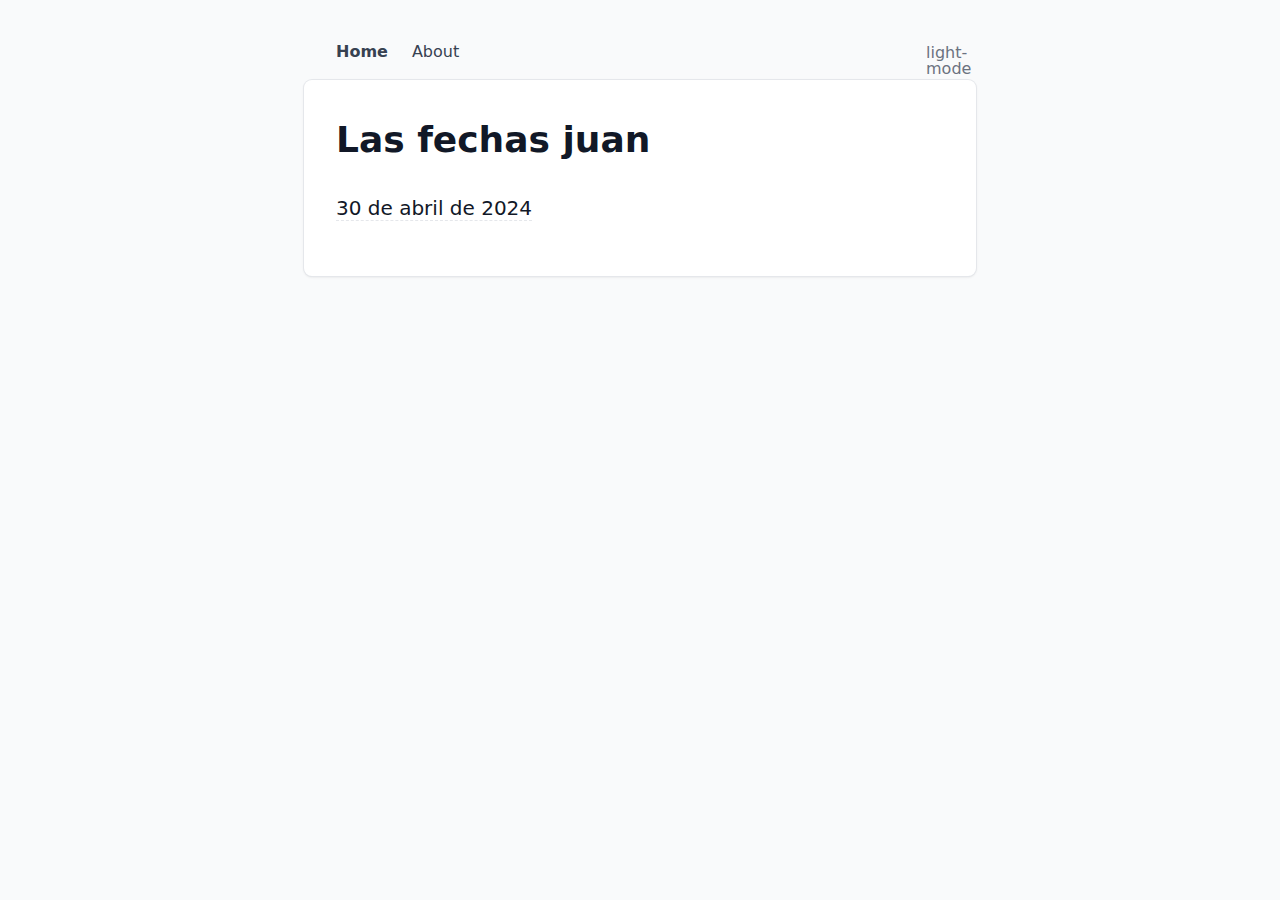
==== commit fda58be6: "Deploying to gh-pages from @ sdsoldi/fechas-pcfutbol@fd901a3d4611257edbcd40e611497d8800de01da 🚀" ====
--- a/index.html
+++ b/index.html
@@ -1,101 +1,31 @@
 <!DOCTYPE html><html  lang="en" data-capo=""><head><meta charset="utf-8">
 <meta name="viewport" content="width=device-width, initial-scale=1">
-<title>Content Wind</title>
-<style>/*! tailwindcss v3.4.10 | MIT License | https://tailwindcss.com*/*,:after,:before{border:0 solid #e5e7eb;box-sizing:border-box}:after,:before{--tw-content:""}:host,html{line-height:1.5;-webkit-text-size-adjust:100%;font-family:ui-sans-serif,system-ui,sans-serif,Apple Color Emoji,Segoe UI Emoji,Segoe UI Symbol,Noto Color Emoji;font-feature-settings:normal;font-variation-settings:normal;tab-size:4;-webkit-tap-highlight-color:transparent}body{line-height:inherit;margin:0}hr{border-top-width:1px;color:inherit;height:0}abbr:where([title]){-webkit-text-decoration:underline dotted;text-decoration:underline dotted}h1,h2,h3,h4,h5,h6{font-size:inherit;font-weight:inherit}a{color:inherit;text-decoration:inherit}b,strong{font-weight:bolder}code,kbd,pre,samp{font-family:ui-monospace,SFMono-Regular,Menlo,Monaco,Consolas,Liberation Mono,Courier New,monospace;font-feature-settings:normal;font-size:1em;font-variation-settings:normal}small{font-size:80%}sub,sup{font-size:75%;line-height:0;position:relative;vertical-align:initial}sub{bottom:-.25em}sup{top:-.5em}table{border-collapse:collapse;border-color:inherit;text-indent:0}button,input,optgroup,select,textarea{color:inherit;font-family:inherit;font-feature-settings:inherit;font-size:100%;font-variation-settings:inherit;font-weight:inherit;letter-spacing:inherit;line-height:inherit;margin:0;padding:0}button,select{text-transform:none}button,input:where([type=button]),input:where([type=reset]),input:where([type=submit]){-webkit-appearance:button;background-color:initial;background-image:none}:-moz-focusring{outline:auto}:-moz-ui-invalid{box-shadow:none}progress{vertical-align:initial}::-webkit-inner-spin-button,::-webkit-outer-spin-button{height:auto}[type=search]{-webkit-appearance:textfield;outline-offset:-2px}::-webkit-search-decoration{-webkit-appearance:none}::-webkit-file-upload-button{-webkit-appearance:button;font:inherit}summary{display:list-item}blockquote,dd,dl,figure,h1,h2,h3,h4,h5,h6,hr,p,pre{margin:0}fieldset{margin:0}fieldset,legend{padding:0}menu,ol,ul{list-style:none;margin:0;padding:0}dialog{padding:0}textarea{resize:vertical}input::placeholder,textarea::placeholder{color:#9ca3af;opacity:1}[role=button],button{cursor:pointer}:disabled{cursor:default}audio,canvas,embed,iframe,img,object,svg,video{display:block;vertical-align:middle}img,video{height:auto;max-width:100%}[hidden]{display:none}*,::backdrop,:after,:before{--tw-border-spacing-x:0;--tw-border-spacing-y:0;--tw-translate-x:0;--tw-translate-y:0;--tw-rotate:0;--tw-skew-x:0;--tw-skew-y:0;--tw-scale-x:1;--tw-scale-y:1;--tw-pan-x: ;--tw-pan-y: ;--tw-pinch-zoom: ;--tw-scroll-snap-strictness:proximity;--tw-gradient-from-position: ;--tw-gradient-via-position: ;--tw-gradient-to-position: ;--tw-ordinal: ;--tw-slashed-zero: ;--tw-numeric-figure: ;--tw-numeric-spacing: ;--tw-numeric-fraction: ;--tw-ring-inset: ;--tw-ring-offset-width:0px;--tw-ring-offset-color:#fff;--tw-ring-color:#3b82f680;--tw-ring-offset-shadow:0 0 #0000;--tw-ring-shadow:0 0 #0000;--tw-shadow:0 0 #0000;--tw-shadow-colored:0 0 #0000;--tw-blur: ;--tw-brightness: ;--tw-contrast: ;--tw-grayscale: ;--tw-hue-rotate: ;--tw-invert: ;--tw-saturate: ;--tw-sepia: ;--tw-drop-shadow: ;--tw-backdrop-blur: ;--tw-backdrop-brightness: ;--tw-backdrop-contrast: ;--tw-backdrop-grayscale: ;--tw-backdrop-hue-rotate: ;--tw-backdrop-invert: ;--tw-backdrop-opacity: ;--tw-backdrop-saturate: ;--tw-backdrop-sepia: ;--tw-contain-size: ;--tw-contain-layout: ;--tw-contain-paint: ;--tw-contain-style: }.prose{color:var(--tw-prose-body);max-width:65ch}.prose :where(p):not(:where([class~=not-prose],[class~=not-prose] *)){margin-bottom:1.25em;margin-top:1.25em}.prose :where([class~=lead]):not(:where([class~=not-prose],[class~=not-prose] *)){color:var(--tw-prose-lead);font-size:1.25em;line-height:1.6;margin-bottom:1.2em;margin-top:1.2em}.prose :where(a):not(:where([class~=not-prose],[class~=not-prose] *)){color:var(--tw-prose-links);font-weight:500;text-decoration:underline}.prose :where(strong):not(:where([class~=not-prose],[class~=not-prose] *)){color:var(--tw-prose-bold);font-weight:600}.prose :where(a strong):not(:where([class~=not-prose],[class~=not-prose] *)){color:inherit}.prose :where(blockquote strong):not(:where([class~=not-prose],[class~=not-prose] *)){color:inherit}.prose :where(thead th strong):not(:where([class~=not-prose],[class~=not-prose] *)){color:inherit}.prose :where(ol):not(:where([class~=not-prose],[class~=not-prose] *)){list-style-type:decimal;margin-bottom:1.25em;margin-top:1.25em;padding-inline-start:1.625em}.prose :where(ol[type=A]):not(:where([class~=not-prose],[class~=not-prose] *)){list-style-type:upper-alpha}.prose :where(ol[type=a]):not(:where([class~=not-prose],[class~=not-prose] *)){list-style-type:lower-alpha}.prose :where(ol[type=A s]):not(:where([class~=not-prose],[class~=not-prose] *)){list-style-type:upper-alpha}.prose :where(ol[type=a s]):not(:where([class~=not-prose],[class~=not-prose] *)){list-style-type:lower-alpha}.prose :where(ol[type=I]):not(:where([class~=not-prose],[class~=not-prose] *)){list-style-type:upper-roman}.prose :where(ol[type=i]):not(:where([class~=not-prose],[class~=not-prose] *)){list-style-type:lower-roman}.prose :where(ol[type=I s]):not(:where([class~=not-prose],[class~=not-prose] *)){list-style-type:upper-roman}.prose :where(ol[type=i s]):not(:where([class~=not-prose],[class~=not-prose] *)){list-style-type:lower-roman}.prose :where(ol[type="1"]):not(:where([class~=not-prose],[class~=not-prose] *)){list-style-type:decimal}.prose :where(ul):not(:where([class~=not-prose],[class~=not-prose] *)){list-style-type:disc;margin-bottom:1.25em;margin-top:1.25em;padding-inline-start:1.625em}.prose :where(ol>li):not(:where([class~=not-prose],[class~=not-prose] *))::marker{color:var(--tw-prose-counters);font-weight:400}.prose :where(ul>li):not(:where([class~=not-prose],[class~=not-prose] *))::marker{color:var(--tw-prose-bullets)}.prose :where(dt):not(:where([class~=not-prose],[class~=not-prose] *)){color:var(--tw-prose-headings);font-weight:600;margin-top:1.25em}.prose :where(hr):not(:where([class~=not-prose],[class~=not-prose] *)){border-color:var(--tw-prose-hr);border-top-width:1px;margin-bottom:3em;margin-top:3em}.prose :where(blockquote):not(:where([class~=not-prose],[class~=not-prose] *)){border-inline-start-color:var(--tw-prose-quote-borders);border-inline-start-width:.25rem;color:var(--tw-prose-quotes);font-style:italic;font-weight:500;margin-bottom:1.6em;margin-top:1.6em;padding-inline-start:1em;quotes:"\201C""\201D""\2018""\2019"}.prose :where(blockquote p:first-of-type):not(:where([class~=not-prose],[class~=not-prose] *)):before{content:open-quote}.prose :where(blockquote p:last-of-type):not(:where([class~=not-prose],[class~=not-prose] *)):after{content:close-quote}.prose :where(h1):not(:where([class~=not-prose],[class~=not-prose] *)){color:var(--tw-prose-headings);font-size:2.25em;font-weight:800;line-height:1.1111111;margin-bottom:.8888889em;margin-top:0}.prose :where(h1 strong):not(:where([class~=not-prose],[class~=not-prose] *)){color:inherit;font-weight:900}.prose :where(h2):not(:where([class~=not-prose],[class~=not-prose] *)){color:var(--tw-prose-headings);font-size:1.5em;font-weight:700;line-height:1.3333333;margin-bottom:1em;margin-top:2em}.prose :where(h2 strong):not(:where([class~=not-prose],[class~=not-prose] *)){color:inherit;font-weight:800}.prose :where(h3):not(:where([class~=not-prose],[class~=not-prose] *)){color:var(--tw-prose-headings);font-size:1.25em;font-weight:600;line-height:1.6;margin-bottom:.6em;margin-top:1.6em}.prose :where(h3 strong):not(:where([class~=not-prose],[class~=not-prose] *)){color:inherit;font-weight:700}.prose :where(h4):not(:where([class~=not-prose],[class~=not-prose] *)){color:var(--tw-prose-headings);font-weight:600;line-height:1.5;margin-bottom:.5em;margin-top:1.5em}.prose :where(h4 strong):not(:where([class~=not-prose],[class~=not-prose] *)){color:inherit;font-weight:700}.prose :where(img):not(:where([class~=not-prose],[class~=not-prose] *)){margin-bottom:2em;margin-top:2em}.prose :where(picture):not(:where([class~=not-prose],[class~=not-prose] *)){display:block;margin-bottom:2em;margin-top:2em}.prose :where(video):not(:where([class~=not-prose],[class~=not-prose] *)){margin-bottom:2em;margin-top:2em}.prose :where(kbd):not(:where([class~=not-prose],[class~=not-prose] *)){border-radius:.3125rem;box-shadow:0 0 0 1px rgb(var(--tw-prose-kbd-shadows)/10%),0 3px 0 rgb(var(--tw-prose-kbd-shadows)/10%);color:var(--tw-prose-kbd);font-family:inherit;font-size:.875em;font-weight:500;padding-inline-end:.375em;padding-bottom:.1875em;padding-top:.1875em;padding-inline-start:.375em}.prose :where(code):not(:where([class~=not-prose],[class~=not-prose] *)){color:var(--tw-prose-code);font-size:.875em;font-weight:600}.prose :where(code):not(:where([class~=not-prose],[class~=not-prose] *)):before{content:"`"}.prose :where(code):not(:where([class~=not-prose],[class~=not-prose] *)):after{content:"`"}.prose :where(a code):not(:where([class~=not-prose],[class~=not-prose] *)){color:inherit}.prose :where(h1 code):not(:where([class~=not-prose],[class~=not-prose] *)){color:inherit}.prose :where(h2 code):not(:where([class~=not-prose],[class~=not-prose] *)){color:inherit;font-size:.875em}.prose :where(h3 code):not(:where([class~=not-prose],[class~=not-prose] *)){color:inherit;font-size:.9em}.prose :where(h4 code):not(:where([class~=not-prose],[class~=not-prose] *)){color:inherit}.prose :where(blockquote code):not(:where([class~=not-prose],[class~=not-prose] *)){color:inherit}.prose :where(thead th code):not(:where([class~=not-prose],[class~=not-prose] *)){color:inherit}.prose :where(pre):not(:where([class~=not-prose],[class~=not-prose] *)){background-color:var(--tw-prose-pre-bg);border-radius:.375rem;color:var(--tw-prose-pre-code);font-size:.875em;font-weight:400;line-height:1.7142857;margin-bottom:1.7142857em;margin-top:1.7142857em;overflow-x:auto;padding-inline-end:1.1428571em;padding-bottom:.8571429em;padding-top:.8571429em;padding-inline-start:1.1428571em}.prose :where(pre code):not(:where([class~=not-prose],[class~=not-prose] *)){background-color:initial;border-radius:0;border-width:0;color:inherit;font-family:inherit;font-size:inherit;font-weight:inherit;line-height:inherit;padding:0}.prose :where(pre code):not(:where([class~=not-prose],[class~=not-prose] *)):before{content:none}.prose :where(pre code):not(:where([class~=not-prose],[class~=not-prose] *)):after{content:none}.prose :where(table):not(:where([class~=not-prose],[class~=not-prose] *)){font-size:.875em;line-height:1.7142857;margin-bottom:2em;margin-top:2em;table-layout:auto;width:100%}.prose :where(thead):not(:where([class~=not-prose],[class~=not-prose] *)){border-bottom-color:var(--tw-prose-th-borders);border-bottom-width:1px}.prose :where(thead th):not(:where([class~=not-prose],[class~=not-prose] *)){color:var(--tw-prose-headings);font-weight:600;padding-inline-end:.5714286em;padding-bottom:.5714286em;padding-inline-start:.5714286em;vertical-align:bottom}.prose :where(tbody tr):not(:where([class~=not-prose],[class~=not-prose] *)){border-bottom-color:var(--tw-prose-td-borders);border-bottom-width:1px}.prose :where(tbody tr:last-child):not(:where([class~=not-prose],[class~=not-prose] *)){border-bottom-width:0}.prose :where(tbody td):not(:where([class~=not-prose],[class~=not-prose] *)){vertical-align:initial}.prose :where(tfoot):not(:where([class~=not-prose],[class~=not-prose] *)){border-top-color:var(--tw-prose-th-borders);border-top-width:1px}.prose :where(tfoot td):not(:where([class~=not-prose],[class~=not-prose] *)){vertical-align:top}.prose :where(th,td):not(:where([class~=not-prose],[class~=not-prose] *)){text-align:start}.prose :where(figure>*):not(:where([class~=not-prose],[class~=not-prose] *)){margin-bottom:0;margin-top:0}.prose :where(figcaption):not(:where([class~=not-prose],[class~=not-prose] *)){color:var(--tw-prose-captions);font-size:.875em;line-height:1.4285714;margin-top:.8571429em}.prose{--tw-prose-body:#374151;--tw-prose-headings:#111827;--tw-prose-lead:#4b5563;--tw-prose-links:#111827;--tw-prose-bold:#111827;--tw-prose-counters:#6b7280;--tw-prose-bullets:#d1d5db;--tw-prose-hr:#e5e7eb;--tw-prose-quotes:#111827;--tw-prose-quote-borders:#e5e7eb;--tw-prose-captions:#6b7280;--tw-prose-kbd:#111827;--tw-prose-kbd-shadows:17 24 39;--tw-prose-code:#111827;--tw-prose-pre-code:#e5e7eb;--tw-prose-pre-bg:#1f2937;--tw-prose-th-borders:#d1d5db;--tw-prose-td-borders:#e5e7eb;--tw-prose-invert-body:#d1d5db;--tw-prose-invert-headings:#fff;--tw-prose-invert-lead:#9ca3af;--tw-prose-invert-links:#fff;--tw-prose-invert-bold:#fff;--tw-prose-invert-counters:#9ca3af;--tw-prose-invert-bullets:#4b5563;--tw-prose-invert-hr:#374151;--tw-prose-invert-quotes:#f3f4f6;--tw-prose-invert-quote-borders:#374151;--tw-prose-invert-captions:#9ca3af;--tw-prose-invert-kbd:#fff;--tw-prose-invert-kbd-shadows:255 255 255;--tw-prose-invert-code:#fff;--tw-prose-invert-pre-code:#d1d5db;--tw-prose-invert-pre-bg:#00000080;--tw-prose-invert-th-borders:#4b5563;--tw-prose-invert-td-borders:#374151;font-size:1rem;line-height:1.75}.prose :where(picture>img):not(:where([class~=not-prose],[class~=not-prose] *)){margin-bottom:0;margin-top:0}.prose :where(li):not(:where([class~=not-prose],[class~=not-prose] *)){margin-bottom:.5em;margin-top:.5em}.prose :where(ol>li):not(:where([class~=not-prose],[class~=not-prose] *)){padding-inline-start:.375em}.prose :where(ul>li):not(:where([class~=not-prose],[class~=not-prose] *)){padding-inline-start:.375em}.prose :where(.prose>ul>li p):not(:where([class~=not-prose],[class~=not-prose] *)){margin-bottom:.75em;margin-top:.75em}.prose :where(.prose>ul>li>p:first-child):not(:where([class~=not-prose],[class~=not-prose] *)){margin-top:1.25em}.prose :where(.prose>ul>li>p:last-child):not(:where([class~=not-prose],[class~=not-prose] *)){margin-bottom:1.25em}.prose :where(.prose>ol>li>p:first-child):not(:where([class~=not-prose],[class~=not-prose] *)){margin-top:1.25em}.prose :where(.prose>ol>li>p:last-child):not(:where([class~=not-prose],[class~=not-prose] *)){margin-bottom:1.25em}.prose :where(ul ul,ul ol,ol ul,ol ol):not(:where([class~=not-prose],[class~=not-prose] *)){margin-bottom:.75em;margin-top:.75em}.prose :where(dl):not(:where([class~=not-prose],[class~=not-prose] *)){margin-bottom:1.25em;margin-top:1.25em}.prose :where(dd):not(:where([class~=not-prose],[class~=not-prose] *)){margin-top:.5em;padding-inline-start:1.625em}.prose :where(hr+*):not(:where([class~=not-prose],[class~=not-prose] *)){margin-top:0}.prose :where(h2+*):not(:where([class~=not-prose],[class~=not-prose] *)){margin-top:0}.prose :where(h3+*):not(:where([class~=not-prose],[class~=not-prose] *)){margin-top:0}.prose :where(h4+*):not(:where([class~=not-prose],[class~=not-prose] *)){margin-top:0}.prose :where(thead th:first-child):not(:where([class~=not-prose],[class~=not-prose] *)){padding-inline-start:0}.prose :where(thead th:last-child):not(:where([class~=not-prose],[class~=not-prose] *)){padding-inline-end:0}.prose :where(tbody td,tfoot td):not(:where([class~=not-prose],[class~=not-prose] *)){padding-inline-end:.5714286em;padding-bottom:.5714286em;padding-top:.5714286em;padding-inline-start:.5714286em}.prose :where(tbody td:first-child,tfoot td:first-child):not(:where([class~=not-prose],[class~=not-prose] *)){padding-inline-start:0}.prose :where(tbody td:last-child,tfoot td:last-child):not(:where([class~=not-prose],[class~=not-prose] *)){padding-inline-end:0}.prose :where(figure):not(:where([class~=not-prose],[class~=not-prose] *)){margin-bottom:2em;margin-top:2em}.prose :where(.prose>:first-child):not(:where([class~=not-prose],[class~=not-prose] *)){margin-top:0}.prose :where(.prose>:last-child):not(:where([class~=not-prose],[class~=not-prose] *)){margin-bottom:0}.sr-only{height:1px;margin:-1px;overflow:hidden;padding:0;position:absolute;width:1px;clip:rect(0,0,0,0);border-width:0;white-space:nowrap}.static{position:static}.m-auto{margin:auto}.mx-auto{margin-left:auto;margin-right:auto}.mr-6{margin-right:1.5rem}.block{display:block}.inline-block{display:inline-block}.flex{display:flex}.inline-flex{display:inline-flex}.h-4{height:1rem}.h-5{height:1.25rem}.w-4{width:1rem}.w-5{width:1.25rem}.max-w-2xl{max-width:42rem}.max-w-full{max-width:100%}.max-w-none{max-width:none}.items-center{align-items:center}.justify-between{justify-content:space-between}.gap-1{gap:.25rem}.space-x-3>:not([hidden])~:not([hidden]){--tw-space-x-reverse:0;margin-left:calc(.75rem*(1 - var(--tw-space-x-reverse)));margin-right:calc(.75rem*var(--tw-space-x-reverse))}.overflow-x-auto{overflow-x:auto}.rounded{border-radius:.25rem}.bg-gray-50{--tw-bg-opacity:1;background-color:rgb(249 250 251/var(--tw-bg-opacity))}.bg-gray-800{--tw-bg-opacity:1;background-color:rgb(31 41 55/var(--tw-bg-opacity))}.bg-white{--tw-bg-opacity:1;background-color:rgb(255 255 255/var(--tw-bg-opacity))}.px-3{padding-left:.75rem;padding-right:.75rem}.px-4{padding-left:1rem;padding-right:1rem}.py-1{padding-bottom:.25rem;padding-top:.25rem}.py-10{padding-bottom:2.5rem;padding-top:2.5rem}.py-4{padding-bottom:1rem;padding-top:1rem}.text-2xl{font-size:1.5rem;line-height:2rem}.font-bold{font-weight:700}.text-black{--tw-text-opacity:1;color:rgb(0 0 0/var(--tw-text-opacity))}.text-gray-500{--tw-text-opacity:1;color:rgb(107 114 128/var(--tw-text-opacity))}.text-gray-700{--tw-text-opacity:1;color:rgb(55 65 81/var(--tw-text-opacity))}.text-white{--tw-text-opacity:1;color:rgb(255 255 255/var(--tw-text-opacity))}.no-underline{text-decoration-line:none}.ring-1{--tw-ring-offset-shadow:var(--tw-ring-inset) 0 0 0 var(--tw-ring-offset-width) var(--tw-ring-offset-color);--tw-ring-shadow:var(--tw-ring-inset) 0 0 0 calc(1px + var(--tw-ring-offset-width)) var(--tw-ring-color);box-shadow:var(--tw-ring-offset-shadow),var(--tw-ring-shadow),var(--tw-shadow,0 0 #0000)}.ring-gray-200{--tw-ring-opacity:1;--tw-ring-color:rgb(229 231 235/var(--tw-ring-opacity))}.transition{transition-duration:.15s;transition-property:color,background-color,border-color,text-decoration-color,fill,stroke,opacity,box-shadow,transform,filter,-webkit-backdrop-filter;transition-property:color,background-color,border-color,text-decoration-color,fill,stroke,opacity,box-shadow,transform,filter,backdrop-filter;transition-property:color,background-color,border-color,text-decoration-color,fill,stroke,opacity,box-shadow,transform,filter,backdrop-filter,-webkit-backdrop-filter;transition-timing-function:cubic-bezier(.4,0,.2,1)}.dark\:prose-invert:is(.dark *){--tw-prose-body:var(--tw-prose-invert-body);--tw-prose-headings:var(--tw-prose-invert-headings);--tw-prose-lead:var(--tw-prose-invert-lead);--tw-prose-links:var(--tw-prose-invert-links);--tw-prose-bold:var(--tw-prose-invert-bold);--tw-prose-counters:var(--tw-prose-invert-counters);--tw-prose-bullets:var(--tw-prose-invert-bullets);--tw-prose-hr:var(--tw-prose-invert-hr);--tw-prose-quotes:var(--tw-prose-invert-quotes);--tw-prose-quote-borders:var(--tw-prose-invert-quote-borders);--tw-prose-captions:var(--tw-prose-invert-captions);--tw-prose-kbd:var(--tw-prose-invert-kbd);--tw-prose-kbd-shadows:var(--tw-prose-invert-kbd-shadows);--tw-prose-code:var(--tw-prose-invert-code);--tw-prose-pre-code:var(--tw-prose-invert-pre-code);--tw-prose-pre-bg:var(--tw-prose-invert-pre-bg);--tw-prose-th-borders:var(--tw-prose-invert-th-borders);--tw-prose-td-borders:var(--tw-prose-invert-td-borders)}.hover\:text-gray-700:hover{--tw-text-opacity:1;color:rgb(55 65 81/var(--tw-text-opacity))}.prose-a\:border-b :is(:where(a):not(:where([class~=not-prose],[class~=not-prose] *))){border-bottom-width:1px}.prose-a\:border-dashed :is(:where(a):not(:where([class~=not-prose],[class~=not-prose] *))){border-style:dashed}.prose-a\:font-normal :is(:where(a):not(:where([class~=not-prose],[class~=not-prose] *))){font-weight:400}.prose-a\:no-underline :is(:where(a):not(:where([class~=not-prose],[class~=not-prose] *))){text-decoration-line:none}.hover\:prose-a\:border-solid :is(:where(a):not(:where([class~=not-prose],[class~=not-prose] *))):hover{border-style:solid}.hover\:prose-a\:border-primary-400 :is(:where(a):not(:where([class~=not-prose],[class~=not-prose] *))):hover{--tw-border-opacity:1;border-color:rgb(52 211 153/var(--tw-border-opacity))}.hover\:prose-a\:text-primary-400 :is(:where(a):not(:where([class~=not-prose],[class~=not-prose] *))):hover{--tw-text-opacity:1;color:rgb(52 211 153/var(--tw-text-opacity))}.prose-pre\:bg-gray-100 :is(:where(pre):not(:where([class~=not-prose],[class~=not-prose] *))){--tw-bg-opacity:1;background-color:rgb(243 244 246/var(--tw-bg-opacity))}.dark\:bg-gray-200:is(.dark *){--tw-bg-opacity:1;background-color:rgb(229 231 235/var(--tw-bg-opacity))}.dark\:bg-gray-800:is(.dark *){--tw-bg-opacity:1;background-color:rgb(31 41 55/var(--tw-bg-opacity))}.dark\:bg-gray-900:is(.dark *){--tw-bg-opacity:1;background-color:rgb(17 24 39/var(--tw-bg-opacity))}.dark\:text-gray-100:is(.dark *){--tw-text-opacity:1;color:rgb(243 244 246/var(--tw-text-opacity))}.dark\:text-gray-200:is(.dark *){--tw-text-opacity:1;color:rgb(229 231 235/var(--tw-text-opacity))}.dark\:text-gray-300:is(.dark *){--tw-text-opacity:1;color:rgb(209 213 219/var(--tw-text-opacity))}.dark\:text-gray-950:is(.dark *){--tw-text-opacity:1;color:rgb(3 7 18/var(--tw-text-opacity))}.dark\:ring-gray-700:is(.dark *){--tw-ring-opacity:1;--tw-ring-color:rgb(55 65 81/var(--tw-ring-opacity))}.dark\:hover\:text-gray-300:hover:is(.dark *){--tw-text-opacity:1;color:rgb(209 213 219/var(--tw-text-opacity))}.dark\:prose-pre\:bg-gray-900 :is(:where(pre):not(:where([class~=not-prose],[class~=not-prose] *))):is(.dark *){--tw-bg-opacity:1;background-color:rgb(17 24 39/var(--tw-bg-opacity))}@media (min-width:640px){.sm\:rounded{border-radius:.25rem}.sm\:rounded-lg{border-radius:.5rem}.sm\:px-8{padding-left:2rem;padding-right:2rem}.sm\:pb-10{padding-bottom:2.5rem}.sm\:pt-6{padding-top:1.5rem}.sm\:shadow{--tw-shadow:0 1px 3px 0 #0000001a,0 1px 2px -1px #0000001a;--tw-shadow-colored:0 1px 3px 0 var(--tw-shadow-color),0 1px 2px -1px var(--tw-shadow-color);box-shadow:var(--tw-ring-offset-shadow,0 0 #0000),var(--tw-ring-shadow,0 0 #0000),var(--tw-shadow)}}</style>
+<title>Las fechas juan</title>
+<style>/*! tailwindcss v3.4.10 | MIT License | https://tailwindcss.com*/*,:after,:before{border:0 solid #e5e7eb;box-sizing:border-box}:after,:before{--tw-content:""}:host,html{line-height:1.5;-webkit-text-size-adjust:100%;font-family:ui-sans-serif,system-ui,sans-serif,Apple Color Emoji,Segoe UI Emoji,Segoe UI Symbol,Noto Color Emoji;font-feature-settings:normal;font-variation-settings:normal;tab-size:4;-webkit-tap-highlight-color:transparent}body{line-height:inherit;margin:0}hr{border-top-width:1px;color:inherit;height:0}abbr:where([title]){-webkit-text-decoration:underline dotted;text-decoration:underline dotted}h1,h2,h3,h4,h5,h6{font-size:inherit;font-weight:inherit}a{color:inherit;text-decoration:inherit}b,strong{font-weight:bolder}code,kbd,pre,samp{font-family:ui-monospace,SFMono-Regular,Menlo,Monaco,Consolas,Liberation Mono,Courier New,monospace;font-feature-settings:normal;font-size:1em;font-variation-settings:normal}small{font-size:80%}sub,sup{font-size:75%;line-height:0;position:relative;vertical-align:initial}sub{bottom:-.25em}sup{top:-.5em}table{border-collapse:collapse;border-color:inherit;text-indent:0}button,input,optgroup,select,textarea{color:inherit;font-family:inherit;font-feature-settings:inherit;font-size:100%;font-variation-settings:inherit;font-weight:inherit;letter-spacing:inherit;line-height:inherit;margin:0;padding:0}button,select{text-transform:none}button,input:where([type=button]),input:where([type=reset]),input:where([type=submit]){-webkit-appearance:button;background-color:initial;background-image:none}:-moz-focusring{outline:auto}:-moz-ui-invalid{box-shadow:none}progress{vertical-align:initial}::-webkit-inner-spin-button,::-webkit-outer-spin-button{height:auto}[type=search]{-webkit-appearance:textfield;outline-offset:-2px}::-webkit-search-decoration{-webkit-appearance:none}::-webkit-file-upload-button{-webkit-appearance:button;font:inherit}summary{display:list-item}blockquote,dd,dl,figure,h1,h2,h3,h4,h5,h6,hr,p,pre{margin:0}fieldset{margin:0}fieldset,legend{padding:0}menu,ol,ul{list-style:none;margin:0;padding:0}dialog{padding:0}textarea{resize:vertical}input::placeholder,textarea::placeholder{color:#9ca3af;opacity:1}[role=button],button{cursor:pointer}:disabled{cursor:default}audio,canvas,embed,iframe,img,object,svg,video{display:block;vertical-align:middle}img,video{height:auto;max-width:100%}[hidden]{display:none}*,::backdrop,:after,:before{--tw-border-spacing-x:0;--tw-border-spacing-y:0;--tw-translate-x:0;--tw-translate-y:0;--tw-rotate:0;--tw-skew-x:0;--tw-skew-y:0;--tw-scale-x:1;--tw-scale-y:1;--tw-pan-x: ;--tw-pan-y: ;--tw-pinch-zoom: ;--tw-scroll-snap-strictness:proximity;--tw-gradient-from-position: ;--tw-gradient-via-position: ;--tw-gradient-to-position: ;--tw-ordinal: ;--tw-slashed-zero: ;--tw-numeric-figure: ;--tw-numeric-spacing: ;--tw-numeric-fraction: ;--tw-ring-inset: ;--tw-ring-offset-width:0px;--tw-ring-offset-color:#fff;--tw-ring-color:#3b82f680;--tw-ring-offset-shadow:0 0 #0000;--tw-ring-shadow:0 0 #0000;--tw-shadow:0 0 #0000;--tw-shadow-colored:0 0 #0000;--tw-blur: ;--tw-brightness: ;--tw-contrast: ;--tw-grayscale: ;--tw-hue-rotate: ;--tw-invert: ;--tw-saturate: ;--tw-sepia: ;--tw-drop-shadow: ;--tw-backdrop-blur: ;--tw-backdrop-brightness: ;--tw-backdrop-contrast: ;--tw-backdrop-grayscale: ;--tw-backdrop-hue-rotate: ;--tw-backdrop-invert: ;--tw-backdrop-opacity: ;--tw-backdrop-saturate: ;--tw-backdrop-sepia: ;--tw-contain-size: ;--tw-contain-layout: ;--tw-contain-paint: ;--tw-contain-style: }.prose{color:var(--tw-prose-body);max-width:65ch}.prose :where(p):not(:where([class~=not-prose],[class~=not-prose] *)){margin-bottom:1.25em;margin-top:1.25em}.prose :where([class~=lead]):not(:where([class~=not-prose],[class~=not-prose] *)){color:var(--tw-prose-lead);font-size:1.25em;line-height:1.6;margin-bottom:1.2em;margin-top:1.2em}.prose :where(a):not(:where([class~=not-prose],[class~=not-prose] *)){color:var(--tw-prose-links);font-weight:500;text-decoration:underline}.prose :where(strong):not(:where([class~=not-prose],[class~=not-prose] *)){color:var(--tw-prose-bold);font-weight:600}.prose :where(a strong):not(:where([class~=not-prose],[class~=not-prose] *)){color:inherit}.prose :where(blockquote strong):not(:where([class~=not-prose],[class~=not-prose] *)){color:inherit}.prose :where(thead th strong):not(:where([class~=not-prose],[class~=not-prose] *)){color:inherit}.prose :where(ol):not(:where([class~=not-prose],[class~=not-prose] *)){list-style-type:decimal;margin-bottom:1.25em;margin-top:1.25em;padding-inline-start:1.625em}.prose :where(ol[type=A]):not(:where([class~=not-prose],[class~=not-prose] *)){list-style-type:upper-alpha}.prose :where(ol[type=a]):not(:where([class~=not-prose],[class~=not-prose] *)){list-style-type:lower-alpha}.prose :where(ol[type=A s]):not(:where([class~=not-prose],[class~=not-prose] *)){list-style-type:upper-alpha}.prose :where(ol[type=a s]):not(:where([class~=not-prose],[class~=not-prose] *)){list-style-type:lower-alpha}.prose :where(ol[type=I]):not(:where([class~=not-prose],[class~=not-prose] *)){list-style-type:upper-roman}.prose :where(ol[type=i]):not(:where([class~=not-prose],[class~=not-prose] *)){list-style-type:lower-roman}.prose :where(ol[type=I s]):not(:where([class~=not-prose],[class~=not-prose] *)){list-style-type:upper-roman}.prose :where(ol[type=i s]):not(:where([class~=not-prose],[class~=not-prose] *)){list-style-type:lower-roman}.prose :where(ol[type="1"]):not(:where([class~=not-prose],[class~=not-prose] *)){list-style-type:decimal}.prose :where(ul):not(:where([class~=not-prose],[class~=not-prose] *)){list-style-type:disc;margin-bottom:1.25em;margin-top:1.25em;padding-inline-start:1.625em}.prose :where(ol>li):not(:where([class~=not-prose],[class~=not-prose] *))::marker{color:var(--tw-prose-counters);font-weight:400}.prose :where(ul>li):not(:where([class~=not-prose],[class~=not-prose] *))::marker{color:var(--tw-prose-bullets)}.prose :where(dt):not(:where([class~=not-prose],[class~=not-prose] *)){color:var(--tw-prose-headings);font-weight:600;margin-top:1.25em}.prose :where(hr):not(:where([class~=not-prose],[class~=not-prose] *)){border-color:var(--tw-prose-hr);border-top-width:1px;margin-bottom:3em;margin-top:3em}.prose :where(blockquote):not(:where([class~=not-prose],[class~=not-prose] *)){border-inline-start-color:var(--tw-prose-quote-borders);border-inline-start-width:.25rem;color:var(--tw-prose-quotes);font-style:italic;font-weight:500;margin-bottom:1.6em;margin-top:1.6em;padding-inline-start:1em;quotes:"\201C""\201D""\2018""\2019"}.prose :where(blockquote p:first-of-type):not(:where([class~=not-prose],[class~=not-prose] *)):before{content:open-quote}.prose :where(blockquote p:last-of-type):not(:where([class~=not-prose],[class~=not-prose] *)):after{content:close-quote}.prose :where(h1):not(:where([class~=not-prose],[class~=not-prose] *)){color:var(--tw-prose-headings);font-size:2.25em;font-weight:800;line-height:1.1111111;margin-bottom:.8888889em;margin-top:0}.prose :where(h1 strong):not(:where([class~=not-prose],[class~=not-prose] *)){color:inherit;font-weight:900}.prose :where(h2):not(:where([class~=not-prose],[class~=not-prose] *)){color:var(--tw-prose-headings);font-size:1.5em;font-weight:700;line-height:1.3333333;margin-bottom:1em;margin-top:2em}.prose :where(h2 strong):not(:where([class~=not-prose],[class~=not-prose] *)){color:inherit;font-weight:800}.prose :where(h3):not(:where([class~=not-prose],[class~=not-prose] *)){color:var(--tw-prose-headings);font-size:1.25em;font-weight:600;line-height:1.6;margin-bottom:.6em;margin-top:1.6em}.prose :where(h3 strong):not(:where([class~=not-prose],[class~=not-prose] *)){color:inherit;font-weight:700}.prose :where(h4):not(:where([class~=not-prose],[class~=not-prose] *)){color:var(--tw-prose-headings);font-weight:600;line-height:1.5;margin-bottom:.5em;margin-top:1.5em}.prose :where(h4 strong):not(:where([class~=not-prose],[class~=not-prose] *)){color:inherit;font-weight:700}.prose :where(img):not(:where([class~=not-prose],[class~=not-prose] *)){margin-bottom:2em;margin-top:2em}.prose :where(picture):not(:where([class~=not-prose],[class~=not-prose] *)){display:block;margin-bottom:2em;margin-top:2em}.prose :where(video):not(:where([class~=not-prose],[class~=not-prose] *)){margin-bottom:2em;margin-top:2em}.prose :where(kbd):not(:where([class~=not-prose],[class~=not-prose] *)){border-radius:.3125rem;box-shadow:0 0 0 1px rgb(var(--tw-prose-kbd-shadows)/10%),0 3px 0 rgb(var(--tw-prose-kbd-shadows)/10%);color:var(--tw-prose-kbd);font-family:inherit;font-size:.875em;font-weight:500;padding-inline-end:.375em;padding-bottom:.1875em;padding-top:.1875em;padding-inline-start:.375em}.prose :where(code):not(:where([class~=not-prose],[class~=not-prose] *)){color:var(--tw-prose-code);font-size:.875em;font-weight:600}.prose :where(code):not(:where([class~=not-prose],[class~=not-prose] *)):before{content:"`"}.prose :where(code):not(:where([class~=not-prose],[class~=not-prose] *)):after{content:"`"}.prose :where(a code):not(:where([class~=not-prose],[class~=not-prose] *)){color:inherit}.prose :where(h1 code):not(:where([class~=not-prose],[class~=not-prose] *)){color:inherit}.prose :where(h2 code):not(:where([class~=not-prose],[class~=not-prose] *)){color:inherit;font-size:.875em}.prose :where(h3 code):not(:where([class~=not-prose],[class~=not-prose] *)){color:inherit;font-size:.9em}.prose :where(h4 code):not(:where([class~=not-prose],[class~=not-prose] *)){color:inherit}.prose :where(blockquote code):not(:where([class~=not-prose],[class~=not-prose] *)){color:inherit}.prose :where(thead th code):not(:where([class~=not-prose],[class~=not-prose] *)){color:inherit}.prose :where(pre):not(:where([class~=not-prose],[class~=not-prose] *)){background-color:var(--tw-prose-pre-bg);border-radius:.375rem;color:var(--tw-prose-pre-code);font-size:.875em;font-weight:400;line-height:1.7142857;margin-bottom:1.7142857em;margin-top:1.7142857em;overflow-x:auto;padding-inline-end:1.1428571em;padding-bottom:.8571429em;padding-top:.8571429em;padding-inline-start:1.1428571em}.prose :where(pre code):not(:where([class~=not-prose],[class~=not-prose] *)){background-color:initial;border-radius:0;border-width:0;color:inherit;font-family:inherit;font-size:inherit;font-weight:inherit;line-height:inherit;padding:0}.prose :where(pre code):not(:where([class~=not-prose],[class~=not-prose] *)):before{content:none}.prose :where(pre code):not(:where([class~=not-prose],[class~=not-prose] *)):after{content:none}.prose :where(table):not(:where([class~=not-prose],[class~=not-prose] *)){font-size:.875em;line-height:1.7142857;margin-bottom:2em;margin-top:2em;table-layout:auto;width:100%}.prose :where(thead):not(:where([class~=not-prose],[class~=not-prose] *)){border-bottom-color:var(--tw-prose-th-borders);border-bottom-width:1px}.prose :where(thead th):not(:where([class~=not-prose],[class~=not-prose] *)){color:var(--tw-prose-headings);font-weight:600;padding-inline-end:.5714286em;padding-bottom:.5714286em;padding-inline-start:.5714286em;vertical-align:bottom}.prose :where(tbody tr):not(:where([class~=not-prose],[class~=not-prose] *)){border-bottom-color:var(--tw-prose-td-borders);border-bottom-width:1px}.prose :where(tbody tr:last-child):not(:where([class~=not-prose],[class~=not-prose] *)){border-bottom-width:0}.prose :where(tbody td):not(:where([class~=not-prose],[class~=not-prose] *)){vertical-align:initial}.prose :where(tfoot):not(:where([class~=not-prose],[class~=not-prose] *)){border-top-color:var(--tw-prose-th-borders);border-top-width:1px}.prose :where(tfoot td):not(:where([class~=not-prose],[class~=not-prose] *)){vertical-align:top}.prose :where(th,td):not(:where([class~=not-prose],[class~=not-prose] *)){text-align:start}.prose :where(figure>*):not(:where([class~=not-prose],[class~=not-prose] *)){margin-bottom:0;margin-top:0}.prose :where(figcaption):not(:where([class~=not-prose],[class~=not-prose] *)){color:var(--tw-prose-captions);font-size:.875em;line-height:1.4285714;margin-top:.8571429em}.prose{--tw-prose-body:#374151;--tw-prose-headings:#111827;--tw-prose-lead:#4b5563;--tw-prose-links:#111827;--tw-prose-bold:#111827;--tw-prose-counters:#6b7280;--tw-prose-bullets:#d1d5db;--tw-prose-hr:#e5e7eb;--tw-prose-quotes:#111827;--tw-prose-quote-borders:#e5e7eb;--tw-prose-captions:#6b7280;--tw-prose-kbd:#111827;--tw-prose-kbd-shadows:17 24 39;--tw-prose-code:#111827;--tw-prose-pre-code:#e5e7eb;--tw-prose-pre-bg:#1f2937;--tw-prose-th-borders:#d1d5db;--tw-prose-td-borders:#e5e7eb;--tw-prose-invert-body:#d1d5db;--tw-prose-invert-headings:#fff;--tw-prose-invert-lead:#9ca3af;--tw-prose-invert-links:#fff;--tw-prose-invert-bold:#fff;--tw-prose-invert-counters:#9ca3af;--tw-prose-invert-bullets:#4b5563;--tw-prose-invert-hr:#374151;--tw-prose-invert-quotes:#f3f4f6;--tw-prose-invert-quote-borders:#374151;--tw-prose-invert-captions:#9ca3af;--tw-prose-invert-kbd:#fff;--tw-prose-invert-kbd-shadows:255 255 255;--tw-prose-invert-code:#fff;--tw-prose-invert-pre-code:#d1d5db;--tw-prose-invert-pre-bg:#00000080;--tw-prose-invert-th-borders:#4b5563;--tw-prose-invert-td-borders:#374151;font-size:1rem;line-height:1.75}.prose :where(picture>img):not(:where([class~=not-prose],[class~=not-prose] *)){margin-bottom:0;margin-top:0}.prose :where(li):not(:where([class~=not-prose],[class~=not-prose] *)){margin-bottom:.5em;margin-top:.5em}.prose :where(ol>li):not(:where([class~=not-prose],[class~=not-prose] *)){padding-inline-start:.375em}.prose :where(ul>li):not(:where([class~=not-prose],[class~=not-prose] *)){padding-inline-start:.375em}.prose :where(.prose>ul>li p):not(:where([class~=not-prose],[class~=not-prose] *)){margin-bottom:.75em;margin-top:.75em}.prose :where(.prose>ul>li>p:first-child):not(:where([class~=not-prose],[class~=not-prose] *)){margin-top:1.25em}.prose :where(.prose>ul>li>p:last-child):not(:where([class~=not-prose],[class~=not-prose] *)){margin-bottom:1.25em}.prose :where(.prose>ol>li>p:first-child):not(:where([class~=not-prose],[class~=not-prose] *)){margin-top:1.25em}.prose :where(.prose>ol>li>p:last-child):not(:where([class~=not-prose],[class~=not-prose] *)){margin-bottom:1.25em}.prose :where(ul ul,ul ol,ol ul,ol ol):not(:where([class~=not-prose],[class~=not-prose] *)){margin-bottom:.75em;margin-top:.75em}.prose :where(dl):not(:where([class~=not-prose],[class~=not-prose] *)){margin-bottom:1.25em;margin-top:1.25em}.prose :where(dd):not(:where([class~=not-prose],[class~=not-prose] *)){margin-top:.5em;padding-inline-start:1.625em}.prose :where(hr+*):not(:where([class~=not-prose],[class~=not-prose] *)){margin-top:0}.prose :where(h2+*):not(:where([class~=not-prose],[class~=not-prose] *)){margin-top:0}.prose :where(h3+*):not(:where([class~=not-prose],[class~=not-prose] *)){margin-top:0}.prose :where(h4+*):not(:where([class~=not-prose],[class~=not-prose] *)){margin-top:0}.prose :where(thead th:first-child):not(:where([class~=not-prose],[class~=not-prose] *)){padding-inline-start:0}.prose :where(thead th:last-child):not(:where([class~=not-prose],[class~=not-prose] *)){padding-inline-end:0}.prose :where(tbody td,tfoot td):not(:where([class~=not-prose],[class~=not-prose] *)){padding-inline-end:.5714286em;padding-bottom:.5714286em;padding-top:.5714286em;padding-inline-start:.5714286em}.prose :where(tbody td:first-child,tfoot td:first-child):not(:where([class~=not-prose],[class~=not-prose] *)){padding-inline-start:0}.prose :where(tbody td:last-child,tfoot td:last-child):not(:where([class~=not-prose],[class~=not-prose] *)){padding-inline-end:0}.prose :where(figure):not(:where([class~=not-prose],[class~=not-prose] *)){margin-bottom:2em;margin-top:2em}.prose :where(.prose>:first-child):not(:where([class~=not-prose],[class~=not-prose] *)){margin-top:0}.prose :where(.prose>:last-child):not(:where([class~=not-prose],[class~=not-prose] *)){margin-bottom:0}.sr-only{height:1px;margin:-1px;overflow:hidden;padding:0;position:absolute;width:1px;clip:rect(0,0,0,0);border-width:0;white-space:nowrap}.m-auto{margin:auto}.mx-auto{margin-left:auto;margin-right:auto}.mr-6{margin-right:1.5rem}.block{display:block}.inline-block{display:inline-block}.flex{display:flex}.inline-flex{display:inline-flex}.h-4{height:1rem}.h-5{height:1.25rem}.w-4{width:1rem}.w-5{width:1.25rem}.max-w-2xl{max-width:42rem}.max-w-full{max-width:100%}.max-w-none{max-width:none}.items-center{align-items:center}.justify-between{justify-content:space-between}.gap-1{gap:.25rem}.space-x-3>:not([hidden])~:not([hidden]){--tw-space-x-reverse:0;margin-left:calc(.75rem*(1 - var(--tw-space-x-reverse)));margin-right:calc(.75rem*var(--tw-space-x-reverse))}.overflow-x-auto{overflow-x:auto}.rounded{border-radius:.25rem}.bg-gray-50{--tw-bg-opacity:1;background-color:rgb(249 250 251/var(--tw-bg-opacity))}.bg-gray-800{--tw-bg-opacity:1;background-color:rgb(31 41 55/var(--tw-bg-opacity))}.bg-white{--tw-bg-opacity:1;background-color:rgb(255 255 255/var(--tw-bg-opacity))}.px-3{padding-left:.75rem;padding-right:.75rem}.px-4{padding-left:1rem;padding-right:1rem}.py-1{padding-bottom:.25rem;padding-top:.25rem}.py-10{padding-bottom:2.5rem;padding-top:2.5rem}.py-4{padding-bottom:1rem;padding-top:1rem}.text-2xl{font-size:1.5rem;line-height:2rem}.font-bold{font-weight:700}.text-black{--tw-text-opacity:1;color:rgb(0 0 0/var(--tw-text-opacity))}.text-gray-500{--tw-text-opacity:1;color:rgb(107 114 128/var(--tw-text-opacity))}.text-gray-700{--tw-text-opacity:1;color:rgb(55 65 81/var(--tw-text-opacity))}.text-white{--tw-text-opacity:1;color:rgb(255 255 255/var(--tw-text-opacity))}.no-underline{text-decoration-line:none}.ring-1{--tw-ring-offset-shadow:var(--tw-ring-inset) 0 0 0 var(--tw-ring-offset-width) var(--tw-ring-offset-color);--tw-ring-shadow:var(--tw-ring-inset) 0 0 0 calc(1px + var(--tw-ring-offset-width)) var(--tw-ring-color);box-shadow:var(--tw-ring-offset-shadow),var(--tw-ring-shadow),var(--tw-shadow,0 0 #0000)}.ring-gray-200{--tw-ring-opacity:1;--tw-ring-color:rgb(229 231 235/var(--tw-ring-opacity))}.transition{transition-duration:.15s;transition-property:color,background-color,border-color,text-decoration-color,fill,stroke,opacity,box-shadow,transform,filter,-webkit-backdrop-filter;transition-property:color,background-color,border-color,text-decoration-color,fill,stroke,opacity,box-shadow,transform,filter,backdrop-filter;transition-property:color,background-color,border-color,text-decoration-color,fill,stroke,opacity,box-shadow,transform,filter,backdrop-filter,-webkit-backdrop-filter;transition-timing-function:cubic-bezier(.4,0,.2,1)}.dark\:prose-invert:is(.dark *){--tw-prose-body:var(--tw-prose-invert-body);--tw-prose-headings:var(--tw-prose-invert-headings);--tw-prose-lead:var(--tw-prose-invert-lead);--tw-prose-links:var(--tw-prose-invert-links);--tw-prose-bold:var(--tw-prose-invert-bold);--tw-prose-counters:var(--tw-prose-invert-counters);--tw-prose-bullets:var(--tw-prose-invert-bullets);--tw-prose-hr:var(--tw-prose-invert-hr);--tw-prose-quotes:var(--tw-prose-invert-quotes);--tw-prose-quote-borders:var(--tw-prose-invert-quote-borders);--tw-prose-captions:var(--tw-prose-invert-captions);--tw-prose-kbd:var(--tw-prose-invert-kbd);--tw-prose-kbd-shadows:var(--tw-prose-invert-kbd-shadows);--tw-prose-code:var(--tw-prose-invert-code);--tw-prose-pre-code:var(--tw-prose-invert-pre-code);--tw-prose-pre-bg:var(--tw-prose-invert-pre-bg);--tw-prose-th-borders:var(--tw-prose-invert-th-borders);--tw-prose-td-borders:var(--tw-prose-invert-td-borders)}.hover\:text-gray-700:hover{--tw-text-opacity:1;color:rgb(55 65 81/var(--tw-text-opacity))}.prose-a\:border-b :is(:where(a):not(:where([class~=not-prose],[class~=not-prose] *))){border-bottom-width:1px}.prose-a\:border-dashed :is(:where(a):not(:where([class~=not-prose],[class~=not-prose] *))){border-style:dashed}.prose-a\:font-normal :is(:where(a):not(:where([class~=not-prose],[class~=not-prose] *))){font-weight:400}.prose-a\:no-underline :is(:where(a):not(:where([class~=not-prose],[class~=not-prose] *))){text-decoration-line:none}.hover\:prose-a\:border-solid :is(:where(a):not(:where([class~=not-prose],[class~=not-prose] *))):hover{border-style:solid}.hover\:prose-a\:border-primary-400 :is(:where(a):not(:where([class~=not-prose],[class~=not-prose] *))):hover{--tw-border-opacity:1;border-color:rgb(52 211 153/var(--tw-border-opacity))}.hover\:prose-a\:text-primary-400 :is(:where(a):not(:where([class~=not-prose],[class~=not-prose] *))):hover{--tw-text-opacity:1;color:rgb(52 211 153/var(--tw-text-opacity))}.prose-pre\:bg-gray-100 :is(:where(pre):not(:where([class~=not-prose],[class~=not-prose] *))){--tw-bg-opacity:1;background-color:rgb(243 244 246/var(--tw-bg-opacity))}.dark\:bg-gray-200:is(.dark *){--tw-bg-opacity:1;background-color:rgb(229 231 235/var(--tw-bg-opacity))}.dark\:bg-gray-800:is(.dark *){--tw-bg-opacity:1;background-color:rgb(31 41 55/var(--tw-bg-opacity))}.dark\:bg-gray-900:is(.dark *){--tw-bg-opacity:1;background-color:rgb(17 24 39/var(--tw-bg-opacity))}.dark\:text-gray-100:is(.dark *){--tw-text-opacity:1;color:rgb(243 244 246/var(--tw-text-opacity))}.dark\:text-gray-200:is(.dark *){--tw-text-opacity:1;color:rgb(229 231 235/var(--tw-text-opacity))}.dark\:text-gray-300:is(.dark *){--tw-text-opacity:1;color:rgb(209 213 219/var(--tw-text-opacity))}.dark\:text-gray-950:is(.dark *){--tw-text-opacity:1;color:rgb(3 7 18/var(--tw-text-opacity))}.dark\:ring-gray-700:is(.dark *){--tw-ring-opacity:1;--tw-ring-color:rgb(55 65 81/var(--tw-ring-opacity))}.dark\:hover\:text-gray-300:hover:is(.dark *){--tw-text-opacity:1;color:rgb(209 213 219/var(--tw-text-opacity))}.dark\:prose-pre\:bg-gray-900 :is(:where(pre):not(:where([class~=not-prose],[class~=not-prose] *))):is(.dark *){--tw-bg-opacity:1;background-color:rgb(17 24 39/var(--tw-bg-opacity))}@media (min-width:640px){.sm\:rounded{border-radius:.25rem}.sm\:rounded-lg{border-radius:.5rem}.sm\:px-8{padding-left:2rem;padding-right:2rem}.sm\:pb-10{padding-bottom:2.5rem}.sm\:pt-6{padding-top:1.5rem}.sm\:shadow{--tw-shadow:0 1px 3px 0 #0000001a,0 1px 2px -1px #0000001a;--tw-shadow-colored:0 1px 3px 0 var(--tw-shadow-color),0 1px 2px -1px var(--tw-shadow-color);box-shadow:var(--tw-ring-offset-shadow,0 0 #0000),var(--tw-ring-shadow,0 0 #0000),var(--tw-shadow)}}</style>
 <style>.icon[data-v-0a28fc31]{display:inline-block;vertical-align:middle}</style>
 <style>body{--tw-bg-opacity:1;background-color:rgb(249 250 251/var(--tw-bg-opacity));--tw-text-opacity:1;color:rgb(0 0 0/var(--tw-text-opacity))}body:is(.dark *){--tw-bg-opacity:1;background-color:rgb(17 24 39/var(--tw-bg-opacity));--tw-text-opacity:1;color:rgb(255 255 255/var(--tw-text-opacity))}</style>
-<style>pre code .line{display:block;min-height:1rem}</style>
 <link rel="stylesheet" href="/_nuxt/entry.BnsfgMsK.css">
-<link rel="stylesheet" href="/_nuxt/ProsePre.CchFRBtv.css">
-<link rel="preload" as="fetch" crossorigin="anonymous" href="/_payload.json?b974ae29-5be4-4662-a5c2-92e1cc2f64b7">
-<link rel="modulepreload" as="script" crossorigin href="/_nuxt/DIPg0FKd.js">
-<link rel="modulepreload" as="script" crossorigin href="/_nuxt/Xn0k7hxn.js">
-<link rel="modulepreload" as="script" crossorigin href="/_nuxt/C9EnpKHG.js">
-<link rel="modulepreload" as="script" crossorigin href="/_nuxt/Di_bL8kv.js">
-<link rel="modulepreload" as="script" crossorigin href="/_nuxt/AyZefu6f.js">
+<link rel="preload" as="fetch" crossorigin="anonymous" href="/_payload.json?c528d0bc-9ebf-4ad5-9a8f-264737fb9488">
+<link rel="modulepreload" as="script" crossorigin href="/_nuxt/-3-VEEGq.js">
+<link rel="modulepreload" as="script" crossorigin href="/_nuxt/RtAWDPYX.js">
+<link rel="modulepreload" as="script" crossorigin href="/_nuxt/EyYQE2yI.js">
+<link rel="modulepreload" as="script" crossorigin href="/_nuxt/C0HY7Bgy.js">
+<link rel="modulepreload" as="script" crossorigin href="/_nuxt/CVeKqVgf.js">
 <link rel="modulepreload" as="script" crossorigin href="/_nuxt/Dnd51l0P.js">
-<link rel="modulepreload" as="script" crossorigin href="/_nuxt/Bp4qzLeB.js">
-<link rel="modulepreload" as="script" crossorigin href="/_nuxt/D7AiBtnh.js">
-<link rel="modulepreload" as="script" crossorigin href="/_nuxt/Okt92OqD.js">
-<link rel="modulepreload" as="script" crossorigin href="/_nuxt/CzA79M6a.js">
-<link rel="modulepreload" as="script" crossorigin href="/_nuxt/B383greF.js">
-<link rel="modulepreload" as="script" crossorigin href="/_nuxt/9Ujvibsv.js">
-<link rel="modulepreload" as="script" crossorigin href="/_nuxt/DzIfq0lj.js">
-<link rel="modulepreload" as="script" crossorigin href="/_nuxt/CwOeWpBn.js">
-<link rel="modulepreload" as="script" crossorigin href="/_nuxt/B_ZYCP1Z.js">
-<link rel="modulepreload" as="script" crossorigin href="/_nuxt/CfxMsDii.js">
-<link rel="modulepreload" as="script" crossorigin href="/_nuxt/BqtmbXbU.js">
-<link rel="modulepreload" as="script" crossorigin href="/_nuxt/CyYzsVhT.js">
-<link rel="modulepreload" as="script" crossorigin href="/_nuxt/DqC9GDQI.js">
-<link rel="modulepreload" as="script" crossorigin href="/_nuxt/ojX-Y5bu.js">
-<link rel="modulepreload" as="script" crossorigin href="/_nuxt/QiwxMKXJ.js">
-<link rel="modulepreload" as="script" crossorigin href="/_nuxt/Bx10fY64.js">
-<link rel="modulepreload" as="script" crossorigin href="/_nuxt/CF0q6EYl.js">
-<link rel="modulepreload" as="script" crossorigin href="/_nuxt/C6amdlsT.js">
-<link rel="modulepreload" as="script" crossorigin href="/_nuxt/Aw4WZQuD.js">
-<link rel="modulepreload" as="script" crossorigin href="/_nuxt/xjklNx9Z.js">
-<link rel="prefetch" as="script" crossorigin href="/_nuxt/C_GLMlNM.js">
-<link rel="prefetch" as="script" crossorigin href="/_nuxt/Ru-yQDPY.js">
+<link rel="modulepreload" as="script" crossorigin href="/_nuxt/Ct3J9ML8.js">
+<link rel="modulepreload" as="script" crossorigin href="/_nuxt/DtuymNzp.js">
+<link rel="modulepreload" as="script" crossorigin href="/_nuxt/Dx1BuvvV.js">
+<link rel="modulepreload" as="script" crossorigin href="/_nuxt/DeMTTAUx.js">
+<link rel="modulepreload" as="script" crossorigin href="/_nuxt/ByyPCU_n.js">
+<link rel="modulepreload" as="script" crossorigin href="/_nuxt/C228m01-.js">
+<link rel="prefetch" as="script" crossorigin href="/_nuxt/BIB_wBxo.js">
+<link rel="prefetch" as="script" crossorigin href="/_nuxt/Cjf1I-wv.js">
 <link rel="prefetch" as="style" href="/_nuxt/useStudio.CwPWSK-6.css">
-<link rel="prefetch" as="script" crossorigin href="/_nuxt/BYSaR7Lj.js">
-<link rel="prefetch" as="script" crossorigin href="/_nuxt/BmF3kHLt.js">
-<link rel="prefetch" as="script" crossorigin href="/_nuxt/BLrUn0YR.js">
-<meta content="/cover.jpg" property="og:image">
+<link rel="prefetch" as="script" crossorigin href="/_nuxt/BPuaSkPK.js">
+<link rel="prefetch" as="script" crossorigin href="/_nuxt/4luC_0Pq.js">
+<link rel="prefetch" as="script" crossorigin href="/_nuxt/Q3BH36EH.js">
+<meta content property="og:image">
 <meta name="twitter:card" content="summary_large_image">
-<meta property="og:title" content="Content Wind">
-<meta name="description" content="A lightweight Nuxt theme to build a Markdown driven website, based on Nuxt Content, TailwindCSS and Iconify ✨">
-<meta property="og:description" content="A lightweight Nuxt theme to build a Markdown driven website, based on Nuxt Content, TailwindCSS and Iconify ✨">
-<script type="module" src="/_nuxt/DIPg0FKd.js" crossorigin></script><script>"use strict";(()=>{const a=window,e=document.documentElement,c=window.localStorage,d=["dark","light"],n=c&&c.getItem&&c.getItem("nuxt-color-mode")||"system";let l=n==="system"?f():n;const i=e.getAttribute("data-color-mode-forced");i&&(l=i),r(l),a["__NUXT_COLOR_MODE__"]={preference:n,value:l,getColorScheme:f,addColorScheme:r,removeColorScheme:u};function r(o){const t=""+o+"",s="";e.classList?e.classList.add(t):e.className+=" "+t,s&&e.setAttribute("data-"+s,o)}function u(o){const t=""+o+"",s="";e.classList?e.classList.remove(t):e.className=e.className.replace(new RegExp(t,"g"),""),s&&e.removeAttribute("data-"+s)}function m(o){return a.matchMedia("(prefers-color-scheme"+o+")")}function f(){if(a.matchMedia&&m("").media!=="not all"){for(const o of d)if(m(":"+o).matches)return o}return"light"}})();</script></head><body><div id="__nuxt"><div class="sm:pt-6 sm:pb-10"><!----><!----><!----><div class="nuxt-loading-indicator" style="position:fixed;top:0;right:0;left:0;pointer-events:none;width:auto;height:3px;opacity:0;background:repeating-linear-gradient(to right,#00dc82 0%,#34cdfe 50%,#0047e1 100%);background-size:Infinity% auto;transform:scaleX(0%);transform-origin:left;transition:transform 0.1s, height 0.4s, opacity 0.4s;z-index:999999;"></div><div class="flex justify-between max-w-2xl px-4 py-4 mx-auto sm:px-8"><div class="text-gray-700 dark:text-gray-200"><!--[--><a aria-current="page" href="/" class="font-bold router-link-exact-active mr-6">Home</a><a href="/about" class="mr-6">About</a><!--]--></div><div class="space-x-3 transition text-gray-500"><a href="https://twitter.com/Atinux" title="Twitter" class="dark:text-gray-100 hover:text-gray-700 dark:hover:text-gray-300"><svg xmlns="http://www.w3.org/2000/svg" xmlns:xlink="http://www.w3.org/1999/xlink" aria-hidden="true" role="img" class="icon w-5 h-5" style="" width="1em" height="1em" viewBox="0 0 512 512" data-v-0a28fc31><path fill="currentColor" d="M459.37 151.716c.325 4.548.325 9.097.325 13.645c0 138.72-105.583 298.558-298.558 298.558c-59.452 0-114.68-17.219-161.137-47.106c8.447.974 16.568 1.299 25.34 1.299c49.055 0 94.213-16.568 130.274-44.832c-46.132-.975-84.792-31.188-98.112-72.772c6.498.974 12.995 1.624 19.818 1.624c9.421 0 18.843-1.3 27.614-3.573c-48.081-9.747-84.143-51.98-84.143-102.985v-1.299c13.969 7.797 30.214 12.67 47.431 13.319c-28.264-18.843-46.781-51.005-46.781-87.391c0-19.492 5.197-37.36 14.294-52.954c51.655 63.675 129.3 105.258 216.365 109.807c-1.624-7.797-2.599-15.918-2.599-24.04c0-57.828 46.782-104.934 104.934-104.934c30.213 0 57.502 12.67 76.67 33.137c23.715-4.548 46.456-13.32 66.599-25.34c-7.798 24.366-24.366 44.833-46.132 57.827c21.117-2.273 41.584-8.122 60.426-16.243c-14.292 20.791-32.161 39.308-52.628 54.253"/></svg></a><a href="https://github.com/Atinux/content-wind" title="GitHub" class="dark:text-gray-100 hover:text-gray-700 dark:hover:text-gray-300"><svg xmlns="http://www.w3.org/2000/svg" xmlns:xlink="http://www.w3.org/1999/xlink" aria-hidden="true" role="img" class="icon w-5 h-5" style="" width="1em" height="1em" viewBox="0 0 496 512" data-v-0a28fc31><path fill="currentColor" d="M165.9 397.4c0 2-2.3 3.6-5.2 3.6c-3.3.3-5.6-1.3-5.6-3.6c0-2 2.3-3.6 5.2-3.6c3-.3 5.6 1.3 5.6 3.6m-31.1-4.5c-.7 2 1.3 4.3 4.3 4.9c2.6 1 5.6 0 6.2-2s-1.3-4.3-4.3-5.2c-2.6-.7-5.5.3-6.2 2.3m44.2-1.7c-2.9.7-4.9 2.6-4.6 4.9c.3 2 2.9 3.3 5.9 2.6c2.9-.7 4.9-2.6 4.6-4.6c-.3-1.9-3-3.2-5.9-2.9M244.8 8C106.1 8 0 113.3 0 252c0 110.9 69.8 205.8 169.5 239.2c12.8 2.3 17.3-5.6 17.3-12.1c0-6.2-.3-40.4-.3-61.4c0 0-70 15-84.7-29.8c0 0-11.4-29.1-27.8-36.6c0 0-22.9-15.7 1.6-15.4c0 0 24.9 2 38.6 25.8c21.9 38.6 58.6 27.5 72.9 20.9c2.3-16 8.8-27.1 16-33.7c-55.9-6.2-112.3-14.3-112.3-110.5c0-27.5 7.6-41.3 23.6-58.9c-2.6-6.5-11.1-33.3 2.6-67.9c20.9-6.5 69 27 69 27c20-5.6 41.5-8.5 62.8-8.5s42.8 2.9 62.8 8.5c0 0 48.1-33.6 69-27c13.7 34.7 5.2 61.4 2.6 67.9c16 17.7 25.8 31.5 25.8 58.9c0 96.5-58.9 104.2-114.8 110.5c9.2 7.9 17 22.9 17 46.4c0 33.7-.3 75.4-.3 83.6c0 6.5 4.6 14.4 17.3 12.1C428.2 457.8 496 362.9 496 252C496 113.3 383.5 8 244.8 8M97.2 352.9c-1.3 1-1 3.3.7 5.2c1.6 1.6 3.9 2.3 5.2 1c1.3-1 1-3.3-.7-5.2c-1.6-1.6-3.9-2.3-5.2-1m-10.8-8.1c-.7 1.3.3 2.9 2.3 3.9c1.6 1 3.6.7 4.3-.7c.7-1.3-.3-2.9-2.3-3.9c-2-.6-3.6-.3-4.3.7m32.4 35.6c-1.6 1.3-1 4.3 1.3 6.2c2.3 2.3 5.2 2.6 6.5 1c1.3-1.3.7-4.3-1.3-6.2c-2.2-2.3-5.2-2.6-6.5-1m-11.4-14.7c-1.6 1-1.6 3.6 0 5.9s4.3 3.3 5.6 2.3c1.6-1.3 1.6-3.9 0-6.2c-1.4-2.3-4-3.3-5.6-2"/></svg></a><a href="https://elk.zone/@atinux@webtoo.ls" title="Mastodon" class="dark:text-gray-100 hover:text-gray-700 dark:hover:text-gray-300"><svg xmlns="http://www.w3.org/2000/svg" xmlns:xlink="http://www.w3.org/1999/xlink" aria-hidden="true" role="img" class="icon w-5 h-5" style="" width="1em" height="1em" viewBox="0 0 448 512" data-v-0a28fc31><path fill="currentColor" d="M433 179.11c0-97.2-63.71-125.7-63.71-125.7c-62.52-28.7-228.56-28.4-290.48 0c0 0-63.72 28.5-63.72 125.7c0 115.7-6.6 259.4 105.63 289.1c40.51 10.7 75.32 13 103.33 11.4c50.81-2.8 79.32-18.1 79.32-18.1l-1.7-36.9s-36.31 11.4-77.12 10.1c-40.41-1.4-83-4.4-89.63-54a102.5 102.5 0 0 1-.9-13.9c85.63 20.9 158.65 9.1 178.75 6.7c56.12-6.7 105-41.3 111.23-72.9c9.8-49.8 9-121.5 9-121.5m-75.12 125.2h-46.63v-114.2c0-49.7-64-51.6-64 6.9v62.5h-46.33V197c0-58.5-64-56.6-64-6.9v114.2H90.19c0-122.1-5.2-147.9 18.41-175c25.9-28.9 79.82-30.8 103.83 6.1l11.6 19.5l11.6-19.5c24.11-37.1 78.12-34.8 103.83-6.1c23.71 27.3 18.4 53 18.4 175z"/></svg></a><button aria-label="Color Mode" class="inline-block w-5 dark:text-gray-100 hover:text-gray-700 dark:hover:text-gray-300"><span>...</span></button></div></div><!--[--><div class="document-driven-page"><div class="max-w-2xl px-4 py-10 m-auto bg-white sm:px-8 sm:shadow dark:bg-gray-800 ring-1 ring-gray-200 dark:ring-gray-700 sm:rounded-lg"><main class="max-w-none prose dark:prose-invert prose-pre:bg-gray-100 dark:prose-pre:bg-gray-900 hover:prose-a:text-primary-400 prose-a:font-normal prose-a:no-underline prose-a:border-dashed prose-a:border-b hover:prose-a:border-solid hover:prose-a:border-primary-400"><!--[--><div><h1 id="content-wind"><!--[-->Content Wind<!--]--></h1><p><!--[-->A lightweight Nuxt theme to build a Markdown driven website, based on <a href="https://content.nuxt.com" rel="nofollow"><!--[-->Nuxt Content<!--]--></a>, <a href="https://tailwindcss.com" rel="nofollow"><!--[-->TailwindCSS<!--]--></a> and <a href="https://iconify.design" rel="nofollow"><!--[-->Iconify<!--]--></a> ✨<!--]--></p><h2 id="features"><a href="#features"><!--[-->Features<!--]--></a></h2><ul><!--[--><li><!--[-->Write pages in Markdown<!--]--></li><li><!--[-->Use <a href="https://nuxt.com/docs/guide/directory-structure/layouts" rel="nofollow"><!--[-->layouts<!--]--></a> in Markdown pages<!--]--></li><li><!--[-->Enjoy meta tag generation<!--]--></li><li><!--[-->Generated navigation from pages<!--]--></li><li><!--[-->Leverage TailwindCSS Typography<!--]--></li><li><!--[-->Switch between light &amp; dark mode<!--]--></li><li><!--[-->Access 100,000 icons from 100+ icon sets<!--]--></li><li><!--[-->Highlight code blocks with <a href="https://shiki.matsu.io" rel="nofollow"><!--[-->Shiki<!--]--></a><!--]--></li><li><!--[-->Create Vue components and use them in Markdown<!--]--></li><li><!--[-->Deploy on any Node or Static hosting: GH Pages, Vercel, Netlify, Heroku, etc.<!--]--></li><li><!--[-->Live edit on <a href="https://nuxt.studio" rel="nofollow"><!--[-->Nuxt Studio<!--]--></a><!--]--></li><!--]--></ul><h2 id="setup"><a href="#setup"><!--[-->Setup<!--]--></a></h2><span class="not-prose"><a href="https://stackblitz.com/github/Atinux/content-wind/tree/main/.demo?file=content%2F1.index.md" rel="noopener noreferrer" class="inline-flex items-center gap-1 text-white bg-gray-800 dark:bg-gray-200 dark:text-gray-950 px-3 py-1 rounded no-underline"><svg xmlns="http://www.w3.org/2000/svg" xmlns:xlink="http://www.w3.org/1999/xlink" aria-hidden="true" role="img" class="icon w-4 h-4" style="" width="1em" height="1em" viewBox="0 0 24 24" data-v-0a28fc31><path fill="currentColor" d="M10.797 14.182H3.635L16.728 0l-3.525 9.818h7.162L7.272 24l3.524-9.818Z"/></svg><!--[-->Play online on Stackblitz<!--]--></a></span><p><!--[-->Open a terminal and run the following command:<!--]--></p><!--[--><pre class="language-bash shiki shiki-themes github-dark github-light" style=""><!--[--><code><span class="line" line="1"><span style="--shiki-dark:#B392F0;--shiki-default:#6F42C1">npx</span><span style="--shiki-dark:#9ECBFF;--shiki-default:#032F62"> nuxi</span><span style="--shiki-dark:#9ECBFF;--shiki-default:#032F62"> init</span><span style="--shiki-dark:#79B8FF;--shiki-default:#005CC5"> -t</span><span style="--shiki-dark:#9ECBFF;--shiki-default:#032F62"> themes/content-wind</span><span style="--shiki-dark:#9ECBFF;--shiki-default:#032F62"> my-website
-</span></span></code><!--]--></pre><!--]--><p><!--[-->Follow the instructions in the terminal and you are ready to go 🚀<!--]--></p><h2 id="usage"><a href="#usage"><!--[-->Usage<!--]--></a></h2><p><!--[-->This template has some built-in features to make it as easy as possible to create a content-driven website.<!--]--></p><h3 id="pages"><a href="#pages"><!--[-->Pages<!--]--></a></h3><p><!--[-->Create your Markdown pages in the <code class=""><!--[-->content/<!--]--></code> directory:<!--]--></p><!--[--><pre class="language-md shiki shiki-themes github-dark github-light" style=""><!--[--><code><span class="line" line="1"><span style="--shiki-dark:#79B8FF;--shiki-default:#005CC5;--shiki-dark-font-weight:bold;--shiki-default-font-weight:bold"># My title
-</span></span><span class="line" line="2"><span emptylineplaceholder="true">
-</span></span><span class="line" line="3"><span style="--shiki-dark:#E1E4E8;--shiki-default:#24292E">This first paragraph will be treated as the page meta description.
-</span></span></code><!--]--></pre><!--]--><p><!--[-->You can overwrite meta tags by using front-matter:<!--]--></p><!--[--><pre class="language-md shiki shiki-themes github-dark github-light" style=""><!--[--><code><span class="line" line="1"><span style="--shiki-dark:#79B8FF;--shiki-default:#005CC5;--shiki-dark-font-weight:bold;--shiki-default-font-weight:bold">---
-</span></span><span class="line" line="2"><span style="--shiki-dark:#E1E4E8;--shiki-default:#24292E">title: &#39;Custom title&#39;
-</span></span><span class="line" line="3"><span style="--shiki-dark:#E1E4E8;--shiki-default:#24292E">description: &#39;Custom meta description&#39;
-</span></span><span class="line" line="4"><span style="--shiki-dark:#E1E4E8;--shiki-default:#24292E">image: &#39;Custom image injected as </span><span style="--shiki-dark:#79B8FF;--shiki-default:#005CC5">`og:image`</span><span style="--shiki-dark:#E1E4E8;--shiki-default:#24292E">&#39;
-</span></span><span class="line" line="5"><span style="--shiki-dark:#79B8FF;--shiki-default:#005CC5;--shiki-dark-font-weight:bold;--shiki-default-font-weight:bold">---
-</span></span><span class="line" line="6"><span emptylineplaceholder="true">
-</span></span><span class="line" line="7"><span style="--shiki-dark:#79B8FF;--shiki-default:#005CC5;--shiki-dark-font-weight:bold;--shiki-default-font-weight:bold"># My title
-</span></span><span class="line" line="8"><span emptylineplaceholder="true">
-</span></span><span class="line" line="9"><span style="--shiki-dark:#E1E4E8;--shiki-default:#24292E">This first paragraph will be treated as the page meta description.
-</span></span></code><!--]--></pre><!--]--><p><!--[-->This is done thanks to Nuxt Content&#39;s <a href="https://content.nuxtjs.org/guide/writing/document-driven" rel="nofollow"><!--[-->document-driven mode<!--]--></a> of Nuxt Content.<!--]--></p><h3 id="navigation"><a href="#navigation"><!--[-->Navigation<!--]--></a></h3><p><!--[-->The navigation is generated from your pages, you can take a look at the <a href="https://github.com/Atinux/content-wind/blob/main/components/AppNavbar.vue" rel="nofollow"><!--[--><code class=""><!--[-->&lt;AppNavbar&gt;<!--]--></code><!--]--></a> component to see how it works.<!--]--></p><p><!--[-->It uses the <a href="https://content.nuxt.com/usage/navigation" rel="nofollow"><!--[-->Navigation<!--]--></a>  from Nuxt Content to fetch the navigation object.<!--]--></p><p><!--[-->To customize the title displayed in the navigation, you can set the <code class=""><!--[-->navigation.title<!--]--></code> property in the front-matter of your pages:<!--]--></p><!--[--><pre class="language-md shiki shiki-themes github-dark github-light" style=""><!--[--><code><span class="line" line="1"><span style="--shiki-dark:#79B8FF;--shiki-default:#005CC5;--shiki-dark-font-weight:bold;--shiki-default-font-weight:bold">---
-</span></span><span class="line" line="2"><span style="--shiki-dark:#E1E4E8;--shiki-default:#24292E">navigation.title: &#39;Home&#39;
-</span></span><span class="line" line="3"><span style="--shiki-dark:#79B8FF;--shiki-default:#005CC5;--shiki-dark-font-weight:bold;--shiki-default-font-weight:bold">---
-</span></span><span class="line" line="4"><span emptylineplaceholder="true">
-</span></span><span class="line" line="5"><span style="--shiki-dark:#79B8FF;--shiki-default:#005CC5;--shiki-dark-font-weight:bold;--shiki-default-font-weight:bold"># Welcome to my site
-</span></span><span class="line" line="6"><span emptylineplaceholder="true">
-</span></span><span class="line" line="7"><span style="--shiki-dark:#E1E4E8;--shiki-default:#24292E">With a beautiful description
-</span></span></code><!--]--></pre><!--]--><h3 id="theme-configuration"><a href="#theme-configuration"><!--[-->Theme configuration<!--]--></a></h3><p><!--[-->You can configure Content Wind global configuration in the <code class=""><!--[-->app.config.ts<!--]--></code> file:<!--]--></p><!--[--><pre class="language-ts shiki shiki-themes github-dark github-light" style=""><!--[--><code><span class="line" line="1"><span style="--shiki-dark:#F97583;--shiki-default:#D73A49">interface</span><span style="--shiki-dark:#B392F0;--shiki-default:#6F42C1"> AppConfigInput</span><span style="--shiki-dark:#E1E4E8;--shiki-default:#24292E"> {
-</span></span><span class="line" line="2"><span style="--shiki-dark:#FFAB70;--shiki-default:#E36209">  cover</span><span style="--shiki-dark:#F97583;--shiki-default:#D73A49">?:</span><span style="--shiki-dark:#79B8FF;--shiki-default:#005CC5"> string</span><span style="--shiki-dark:#E1E4E8;--shiki-default:#24292E">, </span><span style="--shiki-dark:#6A737D;--shiki-default:#6A737D">// default: &#39;/cover.jpg&#39;
-</span></span><span class="line" line="3"><span style="--shiki-dark:#FFAB70;--shiki-default:#E36209">  socials</span><span style="--shiki-dark:#F97583;--shiki-default:#D73A49">?:</span><span style="--shiki-dark:#E1E4E8;--shiki-default:#24292E"> {
-</span></span><span class="line" line="4"><span style="--shiki-dark:#FFAB70;--shiki-default:#E36209">    twitter</span><span style="--shiki-dark:#F97583;--shiki-default:#D73A49">?:</span><span style="--shiki-dark:#79B8FF;--shiki-default:#005CC5"> string
-</span></span><span class="line" line="5"><span style="--shiki-dark:#FFAB70;--shiki-default:#E36209">    github</span><span style="--shiki-dark:#F97583;--shiki-default:#D73A49">?:</span><span style="--shiki-dark:#79B8FF;--shiki-default:#005CC5"> string
-</span></span><span class="line" line="6"><span style="--shiki-dark:#FFAB70;--shiki-default:#E36209">    mastodon</span><span style="--shiki-dark:#F97583;--shiki-default:#D73A49">?:</span><span style="--shiki-dark:#79B8FF;--shiki-default:#005CC5"> string
-</span></span><span class="line" line="7"><span style="--shiki-dark:#E1E4E8;--shiki-default:#24292E">  }
-</span></span><span class="line" line="8"><span style="--shiki-dark:#E1E4E8;--shiki-default:#24292E">}
-</span></span></code><!--]--></pre><!--]--><p><!--[-->Example of settings Twitter and GitHub icons in the navbar:<!--]--></p><!--[--><pre class="language-ts shiki shiki-themes github-dark github-light" style=""><!--[--><code><span class="line" line="1"><span style="--shiki-dark:#F97583;--shiki-default:#D73A49">export</span><span style="--shiki-dark:#F97583;--shiki-default:#D73A49"> default</span><span style="--shiki-dark:#B392F0;--shiki-default:#6F42C1"> defineAppConfig</span><span style="--shiki-dark:#E1E4E8;--shiki-default:#24292E">({
-</span></span><span class="line" line="2"><span style="--shiki-dark:#E1E4E8;--shiki-default:#24292E">  socials: {
-</span></span><span class="line" line="3"><span style="--shiki-dark:#E1E4E8;--shiki-default:#24292E">    twitter: </span><span style="--shiki-dark:#9ECBFF;--shiki-default:#032F62">&#39;Atinux&#39;</span><span style="--shiki-dark:#E1E4E8;--shiki-default:#24292E">,
-</span></span><span class="line" line="4"><span style="--shiki-dark:#E1E4E8;--shiki-default:#24292E">    github: </span><span style="--shiki-dark:#9ECBFF;--shiki-default:#032F62">&#39;Atinux/content-wind&#39;
-</span></span><span class="line" line="5"><span style="--shiki-dark:#E1E4E8;--shiki-default:#24292E">    mastodon: </span><span style="--shiki-dark:#9ECBFF;--shiki-default:#032F62">&#39;@atinux@webtoo.ls&#39;
-</span></span><span class="line" line="6"><span style="--shiki-dark:#E1E4E8;--shiki-default:#24292E">  }
-</span></span><span class="line" line="7"><span style="--shiki-dark:#E1E4E8;--shiki-default:#24292E">})
-</span></span></code><!--]--></pre><!--]--><h3 id="icons"><a href="#icons"><!--[-->Icons<!--]--></a></h3><p><!--[-->Use any icon from <a href="https://icones.js.org" rel="nofollow"><!--[-->icones.js.org<!--]--></a> with the <code class=""><!--[-->&lt;Icon&gt;<!--]--></code> component:<!--]--></p><!--[--><pre class="language-html shiki shiki-themes github-dark github-light" style=""><!--[--><code><span class="line" line="1"><span style="--shiki-dark:#E1E4E8;--shiki-default:#24292E">&lt;</span><span style="--shiki-dark:#FDAEB7;--shiki-default:#B31D28;--shiki-dark-font-style:italic;--shiki-default-font-style:italic">Icon</span><span style="--shiki-dark:#B392F0;--shiki-default:#6F42C1"> name</span><span style="--shiki-dark:#E1E4E8;--shiki-default:#24292E">=</span><span style="--shiki-dark:#9ECBFF;--shiki-default:#032F62">&quot;ph:music-notes-fill&quot;</span><span style="--shiki-dark:#E1E4E8;--shiki-default:#24292E"> /&gt;
-</span></span></code><!--]--></pre><!--]--><p><!--[-->You can also use it in your Markdown:<!--]--></p><!--[--><pre class="language-md shiki shiki-themes github-dark github-light" style=""><!--[--><code><span class="line" line="1"><span style="--shiki-dark:#E1E4E8;--shiki-default:#24292E">:icon{name=&quot;ph:music-notes-fill&quot;}
-</span></span></code><!--]--></pre><!--]--><p><!--[-->Will result in <svg xmlns="http://www.w3.org/2000/svg" xmlns:xlink="http://www.w3.org/1999/xlink" aria-hidden="true" role="img" class="icon" style="" width="1em" height="1em" viewBox="0 0 256 256" data-v-0a28fc31><path fill="currentColor" d="M212.92 17.71a7.89 7.89 0 0 0-6.86-1.46l-128 32A8 8 0 0 0 72 56v110.1A36 36 0 1 0 88 196v-93.75l112-28v59.85a36 36 0 1 0 16 29.9V24a8 8 0 0 0-3.08-6.29"/></svg><!--]--></p><p><!--[-->Learn more on <a href="https://github.com/nuxt-modules/icon" rel="nofollow"><!--[-->nuxt-icon<!--]--></a> documentation.<!--]--></p><h3 id="code-highlight"><a href="#code-highlight"><!--[-->Code Highlight<!--]--></a></h3><p><!--[-->It supports code highlighting with Shiki and as well as different <a href="https://github.com/shikijs/shiki/blob/main/docs/themes.md#all-themes" rel="nofollow"><!--[-->VS Code themes<!--]--></a>.<!--]--></p><pre class="max-w-full overflow-x-auto text-gray-700 dark:text-gray-300"><!--[-->```ts
-export default () =&gt; &#39;Hello Content Wind&#39;
-```<!--]--></pre><p><!--[-->Will result in:<!--]--></p><!--[--><pre class="language-ts shiki shiki-themes github-dark github-light" style=""><!--[--><code><span class="line" line="1"><span style="--shiki-dark:#F97583;--shiki-default:#D73A49">export</span><span style="--shiki-dark:#F97583;--shiki-default:#D73A49"> default</span><span style="--shiki-dark:#E1E4E8;--shiki-default:#24292E"> () </span><span style="--shiki-dark:#F97583;--shiki-default:#D73A49">=&gt;</span><span style="--shiki-dark:#9ECBFF;--shiki-default:#032F62"> &#39;Hello Content Wind&#39;
-</span></span></code><!--]--></pre><!--]--><p><!--[-->Updating the theme is as simple as editing your <code class=""><!--[-->nuxt.config<!--]--></code>:<!--]--></p><!--[--><pre class="language-ts shiki shiki-themes github-dark github-light" style=""><!--[--><code><span class="line" line="1"><span style="--shiki-dark:#F97583;--shiki-default:#D73A49">import</span><span style="--shiki-dark:#E1E4E8;--shiki-default:#24292E"> { defineNuxtConfig } </span><span style="--shiki-dark:#F97583;--shiki-default:#D73A49">from</span><span style="--shiki-dark:#9ECBFF;--shiki-default:#032F62"> &#39;nuxt&#39;
-</span></span><span class="line" line="2"><span emptylineplaceholder="true">
-</span></span><span class="line" line="3"><span style="--shiki-dark:#F97583;--shiki-default:#D73A49">export</span><span style="--shiki-dark:#F97583;--shiki-default:#D73A49"> default</span><span style="--shiki-dark:#B392F0;--shiki-default:#6F42C1"> defineNuxtConfig</span><span style="--shiki-dark:#E1E4E8;--shiki-default:#24292E">({
-</span></span><span class="line" line="4"><span style="--shiki-dark:#E1E4E8;--shiki-default:#24292E">  content: {
-</span></span><span class="line" line="5"><span style="--shiki-dark:#E1E4E8;--shiki-default:#24292E">    highlight: {
-</span></span><span class="line" line="6"><span style="--shiki-dark:#E1E4E8;--shiki-default:#24292E">      theme: </span><span style="--shiki-dark:#9ECBFF;--shiki-default:#032F62">&#39;one-dark-pro&#39;</span><span style="--shiki-dark:#E1E4E8;--shiki-default:#24292E">,
-</span></span><span class="line" line="7"><span style="--shiki-dark:#E1E4E8;--shiki-default:#24292E">    }
-</span></span><span class="line" line="8"><span style="--shiki-dark:#E1E4E8;--shiki-default:#24292E">  }
-</span></span><span class="line" line="9"><span style="--shiki-dark:#E1E4E8;--shiki-default:#24292E">})
-</span></span></code><!--]--></pre><!--]--><p><!--[-->Learn more in the <a href="https://content.nuxt.com/get-started/configuration#highlight" rel="nofollow"><!--[-->Content Code Highlight section<!--]--></a>.<!--]--></p><h3 id="vue-components"><a href="#vue-components"><!--[-->Vue Components<!--]--></a></h3><p><!--[-->Add Vue components into the <code class=""><!--[-->components/content/<!--]--></code> directory and start using them in Markdown.<!--]--></p><p><!--[-->See the <code class=""><!--[-->&lt;MarkdownBlock&gt;<!--]--></code> component in <a href="https://github.com/Atinux/content-wind/blob/main/.demo/components/content/MarkdownBlock.vue" rel="nofollow"><!--[--><code class=""><!--[-->components/content/MarkdownBlock.vue<!--]--></code><!--]--></a>.<!--]--></p><p><!--[-->By leveraging the <a href="https://content.nuxt.com/components/content-slot" rel="nofollow"><!--[--><code class=""><!--[-->&lt;ContentSlot&gt;<!--]--></code><!--]--></a> component from Nuxt Content, you can use both slots and props in Markdown thanks to the <a href="https://content.nuxt.com/usage/markdown" rel="nofollow"><!--[-->MDC syntax<!--]--></a>.<!--]--></p><h2 id="deployment"><a href="#deployment"><!--[-->Deployment<!--]--></a></h2><p><!--[--><a href="https://vercel.com/new/clone?repository-url=https%3A%2F%2Fgithub.com%2FAtinux%2Fcontent-wind-template" rel="nofollow"><!--[--><img src="https://vercel.com/button" alt="Deploy with Vercel"><!--]--></a> <a href="https://app.netlify.com/start/deploy?repository=https://github.com/Atinux/content-wind-template" rel="nofollow"><!--[--><img src="https://www.netlify.com/img/deploy/button.svg" alt="Deploy to Netlify"><!--]--></a><!--]--></p><h3 id="static-hosting"><a href="#static-hosting"><!--[-->Static Hosting<!--]--></a></h3><p><!--[-->Pre-render the website to be deployed on any static hosting:<!--]--></p><!--[--><pre class="language-bash shiki shiki-themes github-dark github-light" style=""><!--[--><code><span class="line" line="1"><span style="--shiki-dark:#B392F0;--shiki-default:#6F42C1">npm</span><span style="--shiki-dark:#9ECBFF;--shiki-default:#032F62"> run</span><span style="--shiki-dark:#9ECBFF;--shiki-default:#032F62"> generate
-</span></span></code><!--]--></pre><!--]--><p><!--[-->The <code class=""><!--[-->dist/<!--]--></code> directory is ready to be deployed (symlink to <code class=""><!--[-->.output/public<!--]--></code>), <a href="https://nuxt.com/docs/getting-started/deployment#static-hosting" rel="nofollow"><!--[-->learn more on Nuxt docs<!--]--></a>.<!--]--></p><h3 id="node-server"><a href="#node-server"><!--[-->Node server<!--]--></a></h3><p><!--[-->Build the application for production:<!--]--></p><!--[--><pre class="language-bash shiki shiki-themes github-dark github-light" style=""><!--[--><code><span class="line" line="1"><span style="--shiki-dark:#B392F0;--shiki-default:#6F42C1">npm</span><span style="--shiki-dark:#9ECBFF;--shiki-default:#032F62"> run</span><span style="--shiki-dark:#9ECBFF;--shiki-default:#032F62"> build
-</span></span></code><!--]--></pre><!--]--><p><!--[-->Start the server in production:<!--]--></p><!--[--><pre class="language-bash shiki shiki-themes github-dark github-light" style=""><!--[--><code><span class="line" line="1"><span style="--shiki-dark:#B392F0;--shiki-default:#6F42C1">node</span><span style="--shiki-dark:#9ECBFF;--shiki-default:#032F62"> .output/server/index.mjs
-</span></span></code><!--]--></pre><!--]--><p><!--[-->Learn more on <a href="https://nuxt.com/docs/getting-started/deployment" rel="nofollow"><!--[-->Nuxt docs<!--]--></a> for more information.<!--]--></p><hr><p><!--[-->You are at the end of the page, you can checkout the <a href="/about" class=""><!--[-->about page<!--]--></a> or the <a href="https://github.com/Atinux/content-wind" rel="nofollow"><!--[-->GitHub repository<!--]--></a> and give a <svg xmlns="http://www.w3.org/2000/svg" xmlns:xlink="http://www.w3.org/1999/xlink" aria-hidden="true" role="img" class="icon" style="" width="1em" height="1em" viewBox="0 0 256 256" data-v-0a28fc31><g fill="currentColor"><path d="m229.06 108.79l-48.7 42l14.88 62.79a8.4 8.4 0 0 1-12.52 9.17L128 189.09l-54.72 33.65a8.4 8.4 0 0 1-12.52-9.17l14.88-62.79l-48.7-42A8.46 8.46 0 0 1 31.73 94l63.91-5.2l24.62-59.6a8.36 8.36 0 0 1 15.48 0l24.62 59.6l63.91 5.2a8.46 8.46 0 0 1 4.79 14.79" opacity=".2"/><path d="M239.18 97.26A16.38 16.38 0 0 0 224.92 86l-59-4.76l-22.78-55.09a16.36 16.36 0 0 0-30.27 0L90.11 81.23L31.08 86a16.46 16.46 0 0 0-9.37 28.86l45 38.83L53 211.75a16.38 16.38 0 0 0 24.5 17.82l50.5-31.08l50.53 31.08A16.4 16.4 0 0 0 203 211.75l-13.76-58.07l45-38.83a16.43 16.43 0 0 0 4.94-17.59m-15.34 5.47l-48.7 42a8 8 0 0 0-2.56 7.91l14.88 62.8a.37.37 0 0 1-.17.48c-.18.14-.23.11-.38 0l-54.72-33.65a8 8 0 0 0-8.38 0l-54.72 33.67c-.15.09-.19.12-.38 0a.37.37 0 0 1-.17-.48l14.88-62.8a8 8 0 0 0-2.56-7.91l-48.7-42c-.12-.1-.23-.19-.13-.5s.18-.27.33-.29l63.92-5.16a8 8 0 0 0 6.72-4.94l24.62-59.61c.08-.17.11-.25.35-.25s.27.08.35.25L153 91.86a8 8 0 0 0 6.75 4.92l63.92 5.16c.15 0 .24 0 .33.29s0 .4-.16.5"/></g></svg><!--]--></p><p><!--[-->Thanks for reading and happy writing, <a href="https://twitter.com/Atinux" rel="nofollow"><!--[-->Atinux<!--]--></a>.<!--]--></p><style>html .dark .shiki span {color: var(--shiki-dark);background: var(--shiki-dark-bg);font-style: var(--shiki-dark-font-style);font-weight: var(--shiki-dark-font-weight);text-decoration: var(--shiki-dark-text-decoration);}html.dark .shiki span {color: var(--shiki-dark);background: var(--shiki-dark-bg);font-style: var(--shiki-dark-font-style);font-weight: var(--shiki-dark-font-weight);text-decoration: var(--shiki-dark-text-decoration);}html .default .shiki span {color: var(--shiki-default);background: var(--shiki-default-bg);font-style: var(--shiki-default-font-style);font-weight: var(--shiki-default-font-weight);text-decoration: var(--shiki-default-text-decoration);}html .shiki span {color: var(--shiki-default);background: var(--shiki-default-bg);font-style: var(--shiki-default-font-style);font-weight: var(--shiki-default-font-weight);text-decoration: var(--shiki-default-text-decoration);}</style></div><!--]--></main></div></div><!--]--></div></div><div id="teleports"></div><script type="application/json" data-nuxt-data="nuxt-app" data-ssr="true" id="__NUXT_DATA__" data-src="/_payload.json?b974ae29-5be4-4662-a5c2-92e1cc2f64b7">[{"state":1,"once":1447,"_errors":1448,"serverRendered":5,"path":11,"prerenderedAt":1450},["Reactive",2],{"$scolor-mode":3,"$sdd-pages":7,"$sdd-surrounds":1407,"$sdd-globals":1423,"$sdd-navigation":1425,"$sicons":1428},{"preference":4,"value":4,"unknown":5,"forced":6},"system",true,false,["ShallowRef",8],["ShallowReactive",9],{"/":10},{"_path":11,"_dir":12,"_draft":6,"_partial":6,"_locale":12,"title":13,"description":14,"navigation":15,"body":17,"_type":1401,"_id":1402,"_source":1403,"_file":1404,"_stem":1405,"_extension":267,"layout":1406},"/","","Content Wind","A lightweight Nuxt theme to build a Markdown driven website, based on Nuxt Content, TailwindCSS and Iconify ✨",{"title":16},"Home",{"type":18,"children":19,"toc":1385},"root",[20,28,63,70,153,159,171,176,226,231,237,242,249,262,300,305,395,409,415,433,446,459,518,524,537,676,681,778,784,806,849,854,868,878,892,898,912,921,926,959,972,1084,1097,1103,1116,1141,1167,1173,1199,1205,1210,1235,1264,1270,1275,1298,1303,1323,1336,1340,1366,1379],{"type":21,"tag":22,"props":23,"children":25},"element","h1",{"id":24},"content-wind",[26],{"type":27,"value":13},"text",{"type":21,"tag":29,"props":30,"children":31},"p",{},[32,34,43,45,52,54,61],{"type":27,"value":33},"A lightweight Nuxt theme to build a Markdown driven website, based on ",{"type":21,"tag":35,"props":36,"children":40},"a",{"href":37,"rel":38},"https://content.nuxt.com",[39],"nofollow",[41],{"type":27,"value":42},"Nuxt Content",{"type":27,"value":44},", ",{"type":21,"tag":35,"props":46,"children":49},{"href":47,"rel":48},"https://tailwindcss.com",[39],[50],{"type":27,"value":51},"TailwindCSS",{"type":27,"value":53}," and ",{"type":21,"tag":35,"props":55,"children":58},{"href":56,"rel":57},"https://iconify.design",[39],[59],{"type":27,"value":60},"Iconify",{"type":27,"value":62}," ✨",{"type":21,"tag":64,"props":65,"children":67},"h2",{"id":66},"features",[68],{"type":27,"value":69},"Features",{"type":21,"tag":71,"props":72,"children":73},"ul",{},[74,80,94,99,104,109,114,119,131,136,141],{"type":21,"tag":75,"props":76,"children":77},"li",{},[78],{"type":27,"value":79},"Write pages in Markdown",{"type":21,"tag":75,"props":81,"children":82},{},[83,85,92],{"type":27,"value":84},"Use ",{"type":21,"tag":35,"props":86,"children":89},{"href":87,"rel":88},"https://nuxt.com/docs/guide/directory-structure/layouts",[39],[90],{"type":27,"value":91},"layouts",{"type":27,"value":93}," in Markdown pages",{"type":21,"tag":75,"props":95,"children":96},{},[97],{"type":27,"value":98},"Enjoy meta tag generation",{"type":21,"tag":75,"props":100,"children":101},{},[102],{"type":27,"value":103},"Generated navigation from pages",{"type":21,"tag":75,"props":105,"children":106},{},[107],{"type":27,"value":108},"Leverage TailwindCSS Typography",{"type":21,"tag":75,"props":110,"children":111},{},[112],{"type":27,"value":113},"Switch between light & dark mode",{"type":21,"tag":75,"props":115,"children":116},{},[117],{"type":27,"value":118},"Access 100,000 icons from 100+ icon sets",{"type":21,"tag":75,"props":120,"children":121},{},[122,124],{"type":27,"value":123},"Highlight code blocks with ",{"type":21,"tag":35,"props":125,"children":128},{"href":126,"rel":127},"https://shiki.matsu.io",[39],[129],{"type":27,"value":130},"Shiki",{"type":21,"tag":75,"props":132,"children":133},{},[134],{"type":27,"value":135},"Create Vue components and use them in Markdown",{"type":21,"tag":75,"props":137,"children":138},{},[139],{"type":27,"value":140},"Deploy on any Node or Static hosting: GH Pages, Vercel, Netlify, Heroku, etc.",{"type":21,"tag":75,"props":142,"children":143},{},[144,146],{"type":27,"value":145},"Live edit on ",{"type":21,"tag":35,"props":147,"children":150},{"href":148,"rel":149},"https://nuxt.studio",[39],[151],{"type":27,"value":152},"Nuxt Studio",{"type":21,"tag":64,"props":154,"children":156},{"id":155},"setup",[157],{"type":27,"value":158},"Setup",{"type":21,"tag":160,"props":161,"children":165},"button-link",{":external":162,"href":163,"icon":164},"true","https://stackblitz.com/github/Atinux/content-wind/tree/main/.demo?file=content%2F1.index.md","simple-icons:stackblitz",[166],{"type":21,"tag":29,"props":167,"children":168},{},[169],{"type":27,"value":170},"Play online on Stackblitz",{"type":21,"tag":29,"props":172,"children":173},{},[174],{"type":27,"value":175},"Open a terminal and run the following command:",{"type":21,"tag":177,"props":178,"children":182},"pre",{"className":179,"code":180,"language":181,"meta":12,"style":12},"language-bash shiki shiki-themes github-dark github-light","npx nuxi init -t themes/content-wind my-website\n","bash",[183],{"type":21,"tag":184,"props":185,"children":186},"code",{"__ignoreMap":12},[187],{"type":21,"tag":188,"props":189,"children":192},"span",{"class":190,"line":191},"line",1,[193,199,205,210,216,221],{"type":21,"tag":188,"props":194,"children":196},{"style":195},"--shiki-dark:#B392F0;--shiki-default:#6F42C1",[197],{"type":27,"value":198},"npx",{"type":21,"tag":188,"props":200,"children":202},{"style":201},"--shiki-dark:#9ECBFF;--shiki-default:#032F62",[203],{"type":27,"value":204}," nuxi",{"type":21,"tag":188,"props":206,"children":207},{"style":201},[208],{"type":27,"value":209}," init",{"type":21,"tag":188,"props":211,"children":213},{"style":212},"--shiki-dark:#79B8FF;--shiki-default:#005CC5",[214],{"type":27,"value":215}," -t",{"type":21,"tag":188,"props":217,"children":218},{"style":201},[219],{"type":27,"value":220}," themes/content-wind",{"type":21,"tag":188,"props":222,"children":223},{"style":201},[224],{"type":27,"value":225}," my-website\n",{"type":21,"tag":29,"props":227,"children":228},{},[229],{"type":27,"value":230},"Follow the instructions in the terminal and you are ready to go 🚀",{"type":21,"tag":64,"props":232,"children":234},{"id":233},"usage",[235],{"type":27,"value":236},"Usage",{"type":21,"tag":29,"props":238,"children":239},{},[240],{"type":27,"value":241},"This template has some built-in features to make it as easy as possible to create a content-driven website.",{"type":21,"tag":243,"props":244,"children":246},"h3",{"id":245},"pages",[247],{"type":27,"value":248},"Pages",{"type":21,"tag":29,"props":250,"children":251},{},[252,254,260],{"type":27,"value":253},"Create your Markdown pages in the ",{"type":21,"tag":184,"props":255,"children":257},{"className":256},[],[258],{"type":27,"value":259},"content/",{"type":27,"value":261}," directory:",{"type":21,"tag":177,"props":263,"children":268},{"className":264,"code":265,"filename":266,"language":267,"meta":12,"style":12},"language-md shiki shiki-themes github-dark github-light","# My title\n\nThis first paragraph will be treated as the page meta description.\n","content/index.md","md",[269],{"type":21,"tag":184,"props":270,"children":271},{"__ignoreMap":12},[272,281,290],{"type":21,"tag":188,"props":273,"children":274},{"class":190,"line":191},[275],{"type":21,"tag":188,"props":276,"children":278},{"style":277},"--shiki-dark:#79B8FF;--shiki-default:#005CC5;--shiki-dark-font-weight:bold;--shiki-default-font-weight:bold",[279],{"type":27,"value":280},"# My title\n",{"type":21,"tag":188,"props":282,"children":284},{"class":190,"line":283},2,[285],{"type":21,"tag":188,"props":286,"children":287},{"emptyLinePlaceholder":5},[288],{"type":27,"value":289},"\n",{"type":21,"tag":188,"props":291,"children":293},{"class":190,"line":292},3,[294],{"type":21,"tag":188,"props":295,"children":297},{"style":296},"--shiki-dark:#E1E4E8;--shiki-default:#24292E",[298],{"type":27,"value":299},"This first paragraph will be treated as the page meta description.\n",{"type":21,"tag":29,"props":301,"children":302},{},[303],{"type":27,"value":304},"You can overwrite meta tags by using front-matter:",{"type":21,"tag":177,"props":306,"children":308},{"className":264,"code":307,"filename":266,"language":267,"meta":12,"style":12},"---\ntitle: 'Custom title'\ndescription: 'Custom meta description'\nimage: 'Custom image injected as `og:image`'\n---\n\n# My title\n\nThis first paragraph will be treated as the page meta description.\n",[309],{"type":21,"tag":184,"props":310,"children":311},{"__ignoreMap":12},[312,320,328,336,355,363,371,379,387],{"type":21,"tag":188,"props":313,"children":314},{"class":190,"line":191},[315],{"type":21,"tag":188,"props":316,"children":317},{"style":277},[318],{"type":27,"value":319},"---\n",{"type":21,"tag":188,"props":321,"children":322},{"class":190,"line":283},[323],{"type":21,"tag":188,"props":324,"children":325},{"style":296},[326],{"type":27,"value":327},"title: 'Custom title'\n",{"type":21,"tag":188,"props":329,"children":330},{"class":190,"line":292},[331],{"type":21,"tag":188,"props":332,"children":333},{"style":296},[334],{"type":27,"value":335},"description: 'Custom meta description'\n",{"type":21,"tag":188,"props":337,"children":339},{"class":190,"line":338},4,[340,345,350],{"type":21,"tag":188,"props":341,"children":342},{"style":296},[343],{"type":27,"value":344},"image: 'Custom image injected as ",{"type":21,"tag":188,"props":346,"children":347},{"style":212},[348],{"type":27,"value":349},"`og:image`",{"type":21,"tag":188,"props":351,"children":352},{"style":296},[353],{"type":27,"value":354},"'\n",{"type":21,"tag":188,"props":356,"children":358},{"class":190,"line":357},5,[359],{"type":21,"tag":188,"props":360,"children":361},{"style":277},[362],{"type":27,"value":319},{"type":21,"tag":188,"props":364,"children":366},{"class":190,"line":365},6,[367],{"type":21,"tag":188,"props":368,"children":369},{"emptyLinePlaceholder":5},[370],{"type":27,"value":289},{"type":21,"tag":188,"props":372,"children":374},{"class":190,"line":373},7,[375],{"type":21,"tag":188,"props":376,"children":377},{"style":277},[378],{"type":27,"value":280},{"type":21,"tag":188,"props":380,"children":382},{"class":190,"line":381},8,[383],{"type":21,"tag":188,"props":384,"children":385},{"emptyLinePlaceholder":5},[386],{"type":27,"value":289},{"type":21,"tag":188,"props":388,"children":390},{"class":190,"line":389},9,[391],{"type":21,"tag":188,"props":392,"children":393},{"style":296},[394],{"type":27,"value":299},{"type":21,"tag":29,"props":396,"children":397},{},[398,400,407],{"type":27,"value":399},"This is done thanks to Nuxt Content's ",{"type":21,"tag":35,"props":401,"children":404},{"href":402,"rel":403},"https://content.nuxtjs.org/guide/writing/document-driven",[39],[405],{"type":27,"value":406},"document-driven mode",{"type":27,"value":408}," of Nuxt Content.",{"type":21,"tag":243,"props":410,"children":412},{"id":411},"navigation",[413],{"type":27,"value":414},"Navigation",{"type":21,"tag":29,"props":416,"children":417},{},[418,420,431],{"type":27,"value":419},"The navigation is generated from your pages, you can take a look at the ",{"type":21,"tag":35,"props":421,"children":424},{"href":422,"rel":423},"https://github.com/Atinux/content-wind/blob/main/components/AppNavbar.vue",[39],[425],{"type":21,"tag":184,"props":426,"children":428},{"className":427},[],[429],{"type":27,"value":430},"\u003CAppNavbar>",{"type":27,"value":432}," component to see how it works.",{"type":21,"tag":29,"props":434,"children":435},{},[436,438,444],{"type":27,"value":437},"It uses the ",{"type":21,"tag":35,"props":439,"children":442},{"href":440,"rel":441},"https://content.nuxt.com/usage/navigation",[39],[443],{"type":27,"value":414},{"type":27,"value":445},"  from Nuxt Content to fetch the navigation object.",{"type":21,"tag":29,"props":447,"children":448},{},[449,451,457],{"type":27,"value":450},"To customize the title displayed in the navigation, you can set the ",{"type":21,"tag":184,"props":452,"children":454},{"className":453},[],[455],{"type":27,"value":456},"navigation.title",{"type":27,"value":458}," property in the front-matter of your pages:",{"type":21,"tag":177,"props":460,"children":462},{"className":264,"code":461,"language":267,"meta":12,"style":12},"---\nnavigation.title: 'Home'\n---\n\n# Welcome to my site\n\nWith a beautiful description\n",[463],{"type":21,"tag":184,"props":464,"children":465},{"__ignoreMap":12},[466,473,481,488,495,503,510],{"type":21,"tag":188,"props":467,"children":468},{"class":190,"line":191},[469],{"type":21,"tag":188,"props":470,"children":471},{"style":277},[472],{"type":27,"value":319},{"type":21,"tag":188,"props":474,"children":475},{"class":190,"line":283},[476],{"type":21,"tag":188,"props":477,"children":478},{"style":296},[479],{"type":27,"value":480},"navigation.title: 'Home'\n",{"type":21,"tag":188,"props":482,"children":483},{"class":190,"line":292},[484],{"type":21,"tag":188,"props":485,"children":486},{"style":277},[487],{"type":27,"value":319},{"type":21,"tag":188,"props":489,"children":490},{"class":190,"line":338},[491],{"type":21,"tag":188,"props":492,"children":493},{"emptyLinePlaceholder":5},[494],{"type":27,"value":289},{"type":21,"tag":188,"props":496,"children":497},{"class":190,"line":357},[498],{"type":21,"tag":188,"props":499,"children":500},{"style":277},[501],{"type":27,"value":502},"# Welcome to my site\n",{"type":21,"tag":188,"props":504,"children":505},{"class":190,"line":365},[506],{"type":21,"tag":188,"props":507,"children":508},{"emptyLinePlaceholder":5},[509],{"type":27,"value":289},{"type":21,"tag":188,"props":511,"children":512},{"class":190,"line":373},[513],{"type":21,"tag":188,"props":514,"children":515},{"style":296},[516],{"type":27,"value":517},"With a beautiful description\n",{"type":21,"tag":243,"props":519,"children":521},{"id":520},"theme-configuration",[522],{"type":27,"value":523},"Theme configuration",{"type":21,"tag":29,"props":525,"children":526},{},[527,529,535],{"type":27,"value":528},"You can configure Content Wind global configuration in the ",{"type":21,"tag":184,"props":530,"children":532},{"className":531},[],[533],{"type":27,"value":534},"app.config.ts",{"type":27,"value":536}," file:",{"type":21,"tag":177,"props":538,"children":543},{"className":539,"code":540,"filename":541,"language":542,"meta":12,"style":12},"language-ts shiki shiki-themes github-dark github-light","interface AppConfigInput {\n  cover?: string, // default: '/cover.jpg'\n  socials?: {\n    twitter?: string\n    github?: string\n    mastodon?: string\n  }\n}\n","signature","ts",[544],{"type":21,"tag":184,"props":545,"children":546},{"__ignoreMap":12},[547,566,595,611,628,644,660,668],{"type":21,"tag":188,"props":548,"children":549},{"class":190,"line":191},[550,556,561],{"type":21,"tag":188,"props":551,"children":553},{"style":552},"--shiki-dark:#F97583;--shiki-default:#D73A49",[554],{"type":27,"value":555},"interface",{"type":21,"tag":188,"props":557,"children":558},{"style":195},[559],{"type":27,"value":560}," AppConfigInput",{"type":21,"tag":188,"props":562,"children":563},{"style":296},[564],{"type":27,"value":565}," {\n",{"type":21,"tag":188,"props":567,"children":568},{"class":190,"line":283},[569,575,580,585,589],{"type":21,"tag":188,"props":570,"children":572},{"style":571},"--shiki-dark:#FFAB70;--shiki-default:#E36209",[573],{"type":27,"value":574},"  cover",{"type":21,"tag":188,"props":576,"children":577},{"style":552},[578],{"type":27,"value":579},"?:",{"type":21,"tag":188,"props":581,"children":582},{"style":212},[583],{"type":27,"value":584}," string",{"type":21,"tag":188,"props":586,"children":587},{"style":296},[588],{"type":27,"value":44},{"type":21,"tag":188,"props":590,"children":592},{"style":591},"--shiki-dark:#6A737D;--shiki-default:#6A737D",[593],{"type":27,"value":594},"// default: '/cover.jpg'\n",{"type":21,"tag":188,"props":596,"children":597},{"class":190,"line":292},[598,603,607],{"type":21,"tag":188,"props":599,"children":600},{"style":571},[601],{"type":27,"value":602},"  socials",{"type":21,"tag":188,"props":604,"children":605},{"style":552},[606],{"type":27,"value":579},{"type":21,"tag":188,"props":608,"children":609},{"style":296},[610],{"type":27,"value":565},{"type":21,"tag":188,"props":612,"children":613},{"class":190,"line":338},[614,619,623],{"type":21,"tag":188,"props":615,"children":616},{"style":571},[617],{"type":27,"value":618},"    twitter",{"type":21,"tag":188,"props":620,"children":621},{"style":552},[622],{"type":27,"value":579},{"type":21,"tag":188,"props":624,"children":625},{"style":212},[626],{"type":27,"value":627}," string\n",{"type":21,"tag":188,"props":629,"children":630},{"class":190,"line":357},[631,636,640],{"type":21,"tag":188,"props":632,"children":633},{"style":571},[634],{"type":27,"value":635},"    github",{"type":21,"tag":188,"props":637,"children":638},{"style":552},[639],{"type":27,"value":579},{"type":21,"tag":188,"props":641,"children":642},{"style":212},[643],{"type":27,"value":627},{"type":21,"tag":188,"props":645,"children":646},{"class":190,"line":365},[647,652,656],{"type":21,"tag":188,"props":648,"children":649},{"style":571},[650],{"type":27,"value":651},"    mastodon",{"type":21,"tag":188,"props":653,"children":654},{"style":552},[655],{"type":27,"value":579},{"type":21,"tag":188,"props":657,"children":658},{"style":212},[659],{"type":27,"value":627},{"type":21,"tag":188,"props":661,"children":662},{"class":190,"line":373},[663],{"type":21,"tag":188,"props":664,"children":665},{"style":296},[666],{"type":27,"value":667},"  }\n",{"type":21,"tag":188,"props":669,"children":670},{"class":190,"line":381},[671],{"type":21,"tag":188,"props":672,"children":673},{"style":296},[674],{"type":27,"value":675},"}\n",{"type":21,"tag":29,"props":677,"children":678},{},[679],{"type":27,"value":680},"Example of settings Twitter and GitHub icons in the navbar:",{"type":21,"tag":177,"props":682,"children":684},{"className":539,"code":683,"filename":534,"language":542,"meta":12,"style":12},"export default defineAppConfig({\n  socials: {\n    twitter: 'Atinux',\n    github: 'Atinux/content-wind'\n    mastodon: '@atinux@webtoo.ls'\n  }\n})\n",[685],{"type":21,"tag":184,"props":686,"children":687},{"__ignoreMap":12},[688,711,719,737,750,763,770],{"type":21,"tag":188,"props":689,"children":690},{"class":190,"line":191},[691,696,701,706],{"type":21,"tag":188,"props":692,"children":693},{"style":552},[694],{"type":27,"value":695},"export",{"type":21,"tag":188,"props":697,"children":698},{"style":552},[699],{"type":27,"value":700}," default",{"type":21,"tag":188,"props":702,"children":703},{"style":195},[704],{"type":27,"value":705}," defineAppConfig",{"type":21,"tag":188,"props":707,"children":708},{"style":296},[709],{"type":27,"value":710},"({\n",{"type":21,"tag":188,"props":712,"children":713},{"class":190,"line":283},[714],{"type":21,"tag":188,"props":715,"children":716},{"style":296},[717],{"type":27,"value":718},"  socials: {\n",{"type":21,"tag":188,"props":720,"children":721},{"class":190,"line":292},[722,727,732],{"type":21,"tag":188,"props":723,"children":724},{"style":296},[725],{"type":27,"value":726},"    twitter: ",{"type":21,"tag":188,"props":728,"children":729},{"style":201},[730],{"type":27,"value":731},"'Atinux'",{"type":21,"tag":188,"props":733,"children":734},{"style":296},[735],{"type":27,"value":736},",\n",{"type":21,"tag":188,"props":738,"children":739},{"class":190,"line":338},[740,745],{"type":21,"tag":188,"props":741,"children":742},{"style":296},[743],{"type":27,"value":744},"    github: ",{"type":21,"tag":188,"props":746,"children":747},{"style":201},[748],{"type":27,"value":749},"'Atinux/content-wind'\n",{"type":21,"tag":188,"props":751,"children":752},{"class":190,"line":357},[753,758],{"type":21,"tag":188,"props":754,"children":755},{"style":296},[756],{"type":27,"value":757},"    mastodon: ",{"type":21,"tag":188,"props":759,"children":760},{"style":201},[761],{"type":27,"value":762},"'@atinux@webtoo.ls'\n",{"type":21,"tag":188,"props":764,"children":765},{"class":190,"line":365},[766],{"type":21,"tag":188,"props":767,"children":768},{"style":296},[769],{"type":27,"value":667},{"type":21,"tag":188,"props":771,"children":772},{"class":190,"line":373},[773],{"type":21,"tag":188,"props":774,"children":775},{"style":296},[776],{"type":27,"value":777},"})\n",{"type":21,"tag":243,"props":779,"children":781},{"id":780},"icons",[782],{"type":27,"value":783},"Icons",{"type":21,"tag":29,"props":785,"children":786},{},[787,789,796,798,804],{"type":27,"value":788},"Use any icon from ",{"type":21,"tag":35,"props":790,"children":793},{"href":791,"rel":792},"https://icones.js.org",[39],[794],{"type":27,"value":795},"icones.js.org",{"type":27,"value":797}," with the ",{"type":21,"tag":184,"props":799,"children":801},{"className":800},[],[802],{"type":27,"value":803},"\u003CIcon>",{"type":27,"value":805}," component:",{"type":21,"tag":177,"props":807,"children":811},{"className":808,"code":809,"language":810,"meta":12,"style":12},"language-html shiki shiki-themes github-dark github-light","\u003CIcon name=\"ph:music-notes-fill\" />\n","html",[812],{"type":21,"tag":184,"props":813,"children":814},{"__ignoreMap":12},[815],{"type":21,"tag":188,"props":816,"children":817},{"class":190,"line":191},[818,823,829,834,839,844],{"type":21,"tag":188,"props":819,"children":820},{"style":296},[821],{"type":27,"value":822},"\u003C",{"type":21,"tag":188,"props":824,"children":826},{"style":825},"--shiki-dark:#FDAEB7;--shiki-default:#B31D28;--shiki-dark-font-style:italic;--shiki-default-font-style:italic",[827],{"type":27,"value":828},"Icon",{"type":21,"tag":188,"props":830,"children":831},{"style":195},[832],{"type":27,"value":833}," name",{"type":21,"tag":188,"props":835,"children":836},{"style":296},[837],{"type":27,"value":838},"=",{"type":21,"tag":188,"props":840,"children":841},{"style":201},[842],{"type":27,"value":843},"\"ph:music-notes-fill\"",{"type":21,"tag":188,"props":845,"children":846},{"style":296},[847],{"type":27,"value":848}," />\n",{"type":21,"tag":29,"props":850,"children":851},{},[852],{"type":27,"value":853},"You can also use it in your Markdown:",{"type":21,"tag":177,"props":855,"children":857},{"className":264,"code":856,"language":267,"meta":12,"style":12},":icon{name=\"ph:music-notes-fill\"}\n",[858],{"type":21,"tag":184,"props":859,"children":860},{"__ignoreMap":12},[861],{"type":21,"tag":188,"props":862,"children":863},{"class":190,"line":191},[864],{"type":21,"tag":188,"props":865,"children":866},{"style":296},[867],{"type":27,"value":856},{"type":21,"tag":29,"props":869,"children":870},{},[871,873],{"type":27,"value":872},"Will result in ",{"type":21,"tag":874,"props":875,"children":877},"icon",{"name":876},"ph:music-notes-fill",[],{"type":21,"tag":29,"props":879,"children":880},{},[881,883,890],{"type":27,"value":882},"Learn more on ",{"type":21,"tag":35,"props":884,"children":887},{"href":885,"rel":886},"https://github.com/nuxt-modules/icon",[39],[888],{"type":27,"value":889},"nuxt-icon",{"type":27,"value":891}," documentation.",{"type":21,"tag":243,"props":893,"children":895},{"id":894},"code-highlight",[896],{"type":27,"value":897},"Code Highlight",{"type":21,"tag":29,"props":899,"children":900},{},[901,903,910],{"type":27,"value":902},"It supports code highlighting with Shiki and as well as different ",{"type":21,"tag":35,"props":904,"children":907},{"href":905,"rel":906},"https://github.com/shikijs/shiki/blob/main/docs/themes.md#all-themes",[39],[908],{"type":27,"value":909},"VS Code themes",{"type":27,"value":911},".",{"type":21,"tag":913,"props":914,"children":915},"markdown-block",{},[916],{"type":21,"tag":29,"props":917,"children":918},{},[919],{"type":27,"value":920},"```ts\nexport default () => 'Hello Content Wind'\n```",{"type":21,"tag":29,"props":922,"children":923},{},[924],{"type":27,"value":925},"Will result in:",{"type":21,"tag":177,"props":927,"children":929},{"className":539,"code":928,"language":542,"meta":12,"style":12},"export default () => 'Hello Content Wind'\n",[930],{"type":21,"tag":184,"props":931,"children":932},{"__ignoreMap":12},[933],{"type":21,"tag":188,"props":934,"children":935},{"class":190,"line":191},[936,940,944,949,954],{"type":21,"tag":188,"props":937,"children":938},{"style":552},[939],{"type":27,"value":695},{"type":21,"tag":188,"props":941,"children":942},{"style":552},[943],{"type":27,"value":700},{"type":21,"tag":188,"props":945,"children":946},{"style":296},[947],{"type":27,"value":948}," () ",{"type":21,"tag":188,"props":950,"children":951},{"style":552},[952],{"type":27,"value":953},"=>",{"type":21,"tag":188,"props":955,"children":956},{"style":201},[957],{"type":27,"value":958}," 'Hello Content Wind'\n",{"type":21,"tag":29,"props":960,"children":961},{},[962,964,970],{"type":27,"value":963},"Updating the theme is as simple as editing your ",{"type":21,"tag":184,"props":965,"children":967},{"className":966},[],[968],{"type":27,"value":969},"nuxt.config",{"type":27,"value":971},":",{"type":21,"tag":177,"props":973,"children":975},{"className":539,"code":974,"language":542,"meta":12,"style":12},"import { defineNuxtConfig } from 'nuxt'\n\nexport default defineNuxtConfig({\n  content: {\n    highlight: {\n      theme: 'one-dark-pro',\n    }\n  }\n})\n",[976],{"type":21,"tag":184,"props":977,"children":978},{"__ignoreMap":12},[979,1002,1009,1029,1037,1045,1062,1070,1077],{"type":21,"tag":188,"props":980,"children":981},{"class":190,"line":191},[982,987,992,997],{"type":21,"tag":188,"props":983,"children":984},{"style":552},[985],{"type":27,"value":986},"import",{"type":21,"tag":188,"props":988,"children":989},{"style":296},[990],{"type":27,"value":991}," { defineNuxtConfig } ",{"type":21,"tag":188,"props":993,"children":994},{"style":552},[995],{"type":27,"value":996},"from",{"type":21,"tag":188,"props":998,"children":999},{"style":201},[1000],{"type":27,"value":1001}," 'nuxt'\n",{"type":21,"tag":188,"props":1003,"children":1004},{"class":190,"line":283},[1005],{"type":21,"tag":188,"props":1006,"children":1007},{"emptyLinePlaceholder":5},[1008],{"type":27,"value":289},{"type":21,"tag":188,"props":1010,"children":1011},{"class":190,"line":292},[1012,1016,1020,1025],{"type":21,"tag":188,"props":1013,"children":1014},{"style":552},[1015],{"type":27,"value":695},{"type":21,"tag":188,"props":1017,"children":1018},{"style":552},[1019],{"type":27,"value":700},{"type":21,"tag":188,"props":1021,"children":1022},{"style":195},[1023],{"type":27,"value":1024}," defineNuxtConfig",{"type":21,"tag":188,"props":1026,"children":1027},{"style":296},[1028],{"type":27,"value":710},{"type":21,"tag":188,"props":1030,"children":1031},{"class":190,"line":338},[1032],{"type":21,"tag":188,"props":1033,"children":1034},{"style":296},[1035],{"type":27,"value":1036},"  content: {\n",{"type":21,"tag":188,"props":1038,"children":1039},{"class":190,"line":357},[1040],{"type":21,"tag":188,"props":1041,"children":1042},{"style":296},[1043],{"type":27,"value":1044},"    highlight: {\n",{"type":21,"tag":188,"props":1046,"children":1047},{"class":190,"line":365},[1048,1053,1058],{"type":21,"tag":188,"props":1049,"children":1050},{"style":296},[1051],{"type":27,"value":1052},"      theme: ",{"type":21,"tag":188,"props":1054,"children":1055},{"style":201},[1056],{"type":27,"value":1057},"'one-dark-pro'",{"type":21,"tag":188,"props":1059,"children":1060},{"style":296},[1061],{"type":27,"value":736},{"type":21,"tag":188,"props":1063,"children":1064},{"class":190,"line":373},[1065],{"type":21,"tag":188,"props":1066,"children":1067},{"style":296},[1068],{"type":27,"value":1069},"    }\n",{"type":21,"tag":188,"props":1071,"children":1072},{"class":190,"line":381},[1073],{"type":21,"tag":188,"props":1074,"children":1075},{"style":296},[1076],{"type":27,"value":667},{"type":21,"tag":188,"props":1078,"children":1079},{"class":190,"line":389},[1080],{"type":21,"tag":188,"props":1081,"children":1082},{"style":296},[1083],{"type":27,"value":777},{"type":21,"tag":29,"props":1085,"children":1086},{},[1087,1089,1096],{"type":27,"value":1088},"Learn more in the ",{"type":21,"tag":35,"props":1090,"children":1093},{"href":1091,"rel":1092},"https://content.nuxt.com/get-started/configuration#highlight",[39],[1094],{"type":27,"value":1095},"Content Code Highlight section",{"type":27,"value":911},{"type":21,"tag":243,"props":1098,"children":1100},{"id":1099},"vue-components",[1101],{"type":27,"value":1102},"Vue Components",{"type":21,"tag":29,"props":1104,"children":1105},{},[1106,1108,1114],{"type":27,"value":1107},"Add Vue components into the ",{"type":21,"tag":184,"props":1109,"children":1111},{"className":1110},[],[1112],{"type":27,"value":1113},"components/content/",{"type":27,"value":1115}," directory and start using them in Markdown.",{"type":21,"tag":29,"props":1117,"children":1118},{},[1119,1121,1127,1129,1140],{"type":27,"value":1120},"See the ",{"type":21,"tag":184,"props":1122,"children":1124},{"className":1123},[],[1125],{"type":27,"value":1126},"\u003CMarkdownBlock>",{"type":27,"value":1128}," component in ",{"type":21,"tag":35,"props":1130,"children":1133},{"href":1131,"rel":1132},"https://github.com/Atinux/content-wind/blob/main/.demo/components/content/MarkdownBlock.vue",[39],[1134],{"type":21,"tag":184,"props":1135,"children":1137},{"className":1136},[],[1138],{"type":27,"value":1139},"components/content/MarkdownBlock.vue",{"type":27,"value":911},{"type":21,"tag":29,"props":1142,"children":1143},{},[1144,1146,1157,1159,1166],{"type":27,"value":1145},"By leveraging the ",{"type":21,"tag":35,"props":1147,"children":1150},{"href":1148,"rel":1149},"https://content.nuxt.com/components/content-slot",[39],[1151],{"type":21,"tag":184,"props":1152,"children":1154},{"className":1153},[],[1155],{"type":27,"value":1156},"\u003CContentSlot>",{"type":27,"value":1158}," component from Nuxt Content, you can use both slots and props in Markdown thanks to the ",{"type":21,"tag":35,"props":1160,"children":1163},{"href":1161,"rel":1162},"https://content.nuxt.com/usage/markdown",[39],[1164],{"type":27,"value":1165},"MDC syntax",{"type":27,"value":911},{"type":21,"tag":64,"props":1168,"children":1170},{"id":1169},"deployment",[1171],{"type":27,"value":1172},"Deployment",{"type":21,"tag":29,"props":1174,"children":1175},{},[1176,1187,1189],{"type":21,"tag":35,"props":1177,"children":1180},{"href":1178,"rel":1179},"https://vercel.com/new/clone?repository-url=https%3A%2F%2Fgithub.com%2FAtinux%2Fcontent-wind-template",[39],[1181],{"type":21,"tag":1182,"props":1183,"children":1186},"img",{"alt":1184,"src":1185},"Deploy with Vercel","https://vercel.com/button",[],{"type":27,"value":1188}," ",{"type":21,"tag":35,"props":1190,"children":1193},{"href":1191,"rel":1192},"https://app.netlify.com/start/deploy?repository=https://github.com/Atinux/content-wind-template",[39],[1194],{"type":21,"tag":1182,"props":1195,"children":1198},{"alt":1196,"src":1197},"Deploy to Netlify","https://www.netlify.com/img/deploy/button.svg",[],{"type":21,"tag":243,"props":1200,"children":1202},{"id":1201},"static-hosting",[1203],{"type":27,"value":1204},"Static Hosting",{"type":21,"tag":29,"props":1206,"children":1207},{},[1208],{"type":27,"value":1209},"Pre-render the website to be deployed on any static hosting:",{"type":21,"tag":177,"props":1211,"children":1213},{"className":179,"code":1212,"language":181,"meta":12,"style":12},"npm run generate\n",[1214],{"type":21,"tag":184,"props":1215,"children":1216},{"__ignoreMap":12},[1217],{"type":21,"tag":188,"props":1218,"children":1219},{"class":190,"line":191},[1220,1225,1230],{"type":21,"tag":188,"props":1221,"children":1222},{"style":195},[1223],{"type":27,"value":1224},"npm",{"type":21,"tag":188,"props":1226,"children":1227},{"style":201},[1228],{"type":27,"value":1229}," run",{"type":21,"tag":188,"props":1231,"children":1232},{"style":201},[1233],{"type":27,"value":1234}," generate\n",{"type":21,"tag":29,"props":1236,"children":1237},{},[1238,1240,1246,1248,1254,1256,1263],{"type":27,"value":1239},"The ",{"type":21,"tag":184,"props":1241,"children":1243},{"className":1242},[],[1244],{"type":27,"value":1245},"dist/",{"type":27,"value":1247}," directory is ready to be deployed (symlink to ",{"type":21,"tag":184,"props":1249,"children":1251},{"className":1250},[],[1252],{"type":27,"value":1253},".output/public",{"type":27,"value":1255},"), ",{"type":21,"tag":35,"props":1257,"children":1260},{"href":1258,"rel":1259},"https://nuxt.com/docs/getting-started/deployment#static-hosting",[39],[1261],{"type":27,"value":1262},"learn more on Nuxt docs",{"type":27,"value":911},{"type":21,"tag":243,"props":1265,"children":1267},{"id":1266},"node-server",[1268],{"type":27,"value":1269},"Node server",{"type":21,"tag":29,"props":1271,"children":1272},{},[1273],{"type":27,"value":1274},"Build the application for production:",{"type":21,"tag":177,"props":1276,"children":1278},{"className":179,"code":1277,"language":181,"meta":12,"style":12},"npm run build\n",[1279],{"type":21,"tag":184,"props":1280,"children":1281},{"__ignoreMap":12},[1282],{"type":21,"tag":188,"props":1283,"children":1284},{"class":190,"line":191},[1285,1289,1293],{"type":21,"tag":188,"props":1286,"children":1287},{"style":195},[1288],{"type":27,"value":1224},{"type":21,"tag":188,"props":1290,"children":1291},{"style":201},[1292],{"type":27,"value":1229},{"type":21,"tag":188,"props":1294,"children":1295},{"style":201},[1296],{"type":27,"value":1297}," build\n",{"type":21,"tag":29,"props":1299,"children":1300},{},[1301],{"type":27,"value":1302},"Start the server in production:",{"type":21,"tag":177,"props":1304,"children":1306},{"className":179,"code":1305,"language":181,"meta":12,"style":12},"node .output/server/index.mjs\n",[1307],{"type":21,"tag":184,"props":1308,"children":1309},{"__ignoreMap":12},[1310],{"type":21,"tag":188,"props":1311,"children":1312},{"class":190,"line":191},[1313,1318],{"type":21,"tag":188,"props":1314,"children":1315},{"style":195},[1316],{"type":27,"value":1317},"node",{"type":21,"tag":188,"props":1319,"children":1320},{"style":201},[1321],{"type":27,"value":1322}," .output/server/index.mjs\n",{"type":21,"tag":29,"props":1324,"children":1325},{},[1326,1327,1334],{"type":27,"value":882},{"type":21,"tag":35,"props":1328,"children":1331},{"href":1329,"rel":1330},"https://nuxt.com/docs/getting-started/deployment",[39],[1332],{"type":27,"value":1333},"Nuxt docs",{"type":27,"value":1335}," for more information.",{"type":21,"tag":1337,"props":1338,"children":1339},"hr",{},[],{"type":21,"tag":29,"props":1341,"children":1342},{},[1343,1345,1351,1353,1360,1362],{"type":27,"value":1344},"You are at the end of the page, you can checkout the ",{"type":21,"tag":35,"props":1346,"children":1348},{"href":1347},"/about",[1349],{"type":27,"value":1350},"about page",{"type":27,"value":1352}," or the ",{"type":21,"tag":35,"props":1354,"children":1357},{"href":1355,"rel":1356},"https://github.com/Atinux/content-wind",[39],[1358],{"type":27,"value":1359},"GitHub repository",{"type":27,"value":1361}," and give a ",{"type":21,"tag":874,"props":1363,"children":1365},{"name":1364},"ph:star-duotone",[],{"type":21,"tag":29,"props":1367,"children":1368},{},[1369,1371,1378],{"type":27,"value":1370},"Thanks for reading and happy writing, ",{"type":21,"tag":35,"props":1372,"children":1375},{"href":1373,"rel":1374},"https://twitter.com/Atinux",[39],[1376],{"type":27,"value":1377},"Atinux",{"type":27,"value":911},{"type":21,"tag":1380,"props":1381,"children":1382},"style",{},[1383],{"type":27,"value":1384},"html .dark .shiki span {color: var(--shiki-dark);background: var(--shiki-dark-bg);font-style: var(--shiki-dark-font-style);font-weight: var(--shiki-dark-font-weight);text-decoration: var(--shiki-dark-text-decoration);}html.dark .shiki span {color: var(--shiki-dark);background: var(--shiki-dark-bg);font-style: var(--shiki-dark-font-style);font-weight: var(--shiki-dark-font-weight);text-decoration: var(--shiki-dark-text-decoration);}html .default .shiki span {color: var(--shiki-default);background: var(--shiki-default-bg);font-style: var(--shiki-default-font-style);font-weight: var(--shiki-default-font-weight);text-decoration: var(--shiki-default-text-decoration);}html .shiki span {color: var(--shiki-default);background: var(--shiki-default-bg);font-style: var(--shiki-default-font-style);font-weight: var(--shiki-default-font-weight);text-decoration: var(--shiki-default-text-decoration);}",{"title":12,"searchDepth":283,"depth":283,"links":1386},[1387,1388,1389,1397],{"id":66,"depth":283,"text":69},{"id":155,"depth":283,"text":158},{"id":233,"depth":283,"text":236,"children":1390},[1391,1392,1393,1394,1395,1396],{"id":245,"depth":292,"text":248},{"id":411,"depth":292,"text":414},{"id":520,"depth":292,"text":523},{"id":780,"depth":292,"text":783},{"id":894,"depth":292,"text":897},{"id":1099,"depth":292,"text":1102},{"id":1169,"depth":283,"text":1172,"children":1398},[1399,1400],{"id":1201,"depth":292,"text":1204},{"id":1266,"depth":292,"text":1269},"markdown","content:1.index.md","content","1.index.md","1.index","default",["ShallowRef",1408],["ShallowReactive",1409],{"/":1410},[1411,1412],null,{"_path":1347,"_dir":12,"_draft":6,"_partial":6,"_locale":12,"title":1413,"description":1414,"navigation":1415,"layout":1416,"head":1417,"_type":1401,"_id":1420,"_source":1403,"_file":1421,"_stem":1422,"_extension":267},"About","This is the about page, with a custom description and image for SEO ✨",{"title":1413},"full-width",{"description":1418,"image":1419},"This is a custom description for Content Wind about page.","https://fastly.picsum.photos/id/866/536/354.jpg?hmac=tGofDTV7tl2rprappPzKFiZ9vDh5MKj39oa2D--gqhA","content:2.about.md","2.about.md","2.about",["ShallowRef",1424],{},[1426,1427],{"title":16,"_path":11},{"title":1413,"_path":1347,"layout":1416},{"fa-brands:twitter":1429,"fa-brands:github":1433,"fa-brands:mastodon":1436,"ph:music-notes-fill":1439,"ph:star-duotone":1442,"simple-icons:stackblitz":1444},{"left":1430,"top":1430,"width":1431,"height":1431,"rotate":1430,"vFlip":6,"hFlip":6,"body":1432},0,512,"\u003Cpath fill=\"currentColor\" d=\"M459.37 151.716c.325 4.548.325 9.097.325 13.645c0 138.72-105.583 298.558-298.558 298.558c-59.452 0-114.68-17.219-161.137-47.106c8.447.974 16.568 1.299 25.34 1.299c49.055 0 94.213-16.568 130.274-44.832c-46.132-.975-84.792-31.188-98.112-72.772c6.498.974 12.995 1.624 19.818 1.624c9.421 0 18.843-1.3 27.614-3.573c-48.081-9.747-84.143-51.98-84.143-102.985v-1.299c13.969 7.797 30.214 12.67 47.431 13.319c-28.264-18.843-46.781-51.005-46.781-87.391c0-19.492 5.197-37.36 14.294-52.954c51.655 63.675 129.3 105.258 216.365 109.807c-1.624-7.797-2.599-15.918-2.599-24.04c0-57.828 46.782-104.934 104.934-104.934c30.213 0 57.502 12.67 76.67 33.137c23.715-4.548 46.456-13.32 66.599-25.34c-7.798 24.366-24.366 44.833-46.132 57.827c21.117-2.273 41.584-8.122 60.426-16.243c-14.292 20.791-32.161 39.308-52.628 54.253\"/>",{"left":1430,"top":1430,"width":1434,"height":1431,"rotate":1430,"vFlip":6,"hFlip":6,"body":1435},496,"\u003Cpath fill=\"currentColor\" d=\"M165.9 397.4c0 2-2.3 3.6-5.2 3.6c-3.3.3-5.6-1.3-5.6-3.6c0-2 2.3-3.6 5.2-3.6c3-.3 5.6 1.3 5.6 3.6m-31.1-4.5c-.7 2 1.3 4.3 4.3 4.9c2.6 1 5.6 0 6.2-2s-1.3-4.3-4.3-5.2c-2.6-.7-5.5.3-6.2 2.3m44.2-1.7c-2.9.7-4.9 2.6-4.6 4.9c.3 2 2.9 3.3 5.9 2.6c2.9-.7 4.9-2.6 4.6-4.6c-.3-1.9-3-3.2-5.9-2.9M244.8 8C106.1 8 0 113.3 0 252c0 110.9 69.8 205.8 169.5 239.2c12.8 2.3 17.3-5.6 17.3-12.1c0-6.2-.3-40.4-.3-61.4c0 0-70 15-84.7-29.8c0 0-11.4-29.1-27.8-36.6c0 0-22.9-15.7 1.6-15.4c0 0 24.9 2 38.6 25.8c21.9 38.6 58.6 27.5 72.9 20.9c2.3-16 8.8-27.1 16-33.7c-55.9-6.2-112.3-14.3-112.3-110.5c0-27.5 7.6-41.3 23.6-58.9c-2.6-6.5-11.1-33.3 2.6-67.9c20.9-6.5 69 27 69 27c20-5.6 41.5-8.5 62.8-8.5s42.8 2.9 62.8 8.5c0 0 48.1-33.6 69-27c13.7 34.7 5.2 61.4 2.6 67.9c16 17.7 25.8 31.5 25.8 58.9c0 96.5-58.9 104.2-114.8 110.5c9.2 7.9 17 22.9 17 46.4c0 33.7-.3 75.4-.3 83.6c0 6.5 4.6 14.4 17.3 12.1C428.2 457.8 496 362.9 496 252C496 113.3 383.5 8 244.8 8M97.2 352.9c-1.3 1-1 3.3.7 5.2c1.6 1.6 3.9 2.3 5.2 1c1.3-1 1-3.3-.7-5.2c-1.6-1.6-3.9-2.3-5.2-1m-10.8-8.1c-.7 1.3.3 2.9 2.3 3.9c1.6 1 3.6.7 4.3-.7c.7-1.3-.3-2.9-2.3-3.9c-2-.6-3.6-.3-4.3.7m32.4 35.6c-1.6 1.3-1 4.3 1.3 6.2c2.3 2.3 5.2 2.6 6.5 1c1.3-1.3.7-4.3-1.3-6.2c-2.2-2.3-5.2-2.6-6.5-1m-11.4-14.7c-1.6 1-1.6 3.6 0 5.9s4.3 3.3 5.6 2.3c1.6-1.3 1.6-3.9 0-6.2c-1.4-2.3-4-3.3-5.6-2\"/>",{"left":1430,"top":1430,"width":1437,"height":1431,"rotate":1430,"vFlip":6,"hFlip":6,"body":1438},448,"\u003Cpath fill=\"currentColor\" d=\"M433 179.11c0-97.2-63.71-125.7-63.71-125.7c-62.52-28.7-228.56-28.4-290.48 0c0 0-63.72 28.5-63.72 125.7c0 115.7-6.6 259.4 105.63 289.1c40.51 10.7 75.32 13 103.33 11.4c50.81-2.8 79.32-18.1 79.32-18.1l-1.7-36.9s-36.31 11.4-77.12 10.1c-40.41-1.4-83-4.4-89.63-54a102.5 102.5 0 0 1-.9-13.9c85.63 20.9 158.65 9.1 178.75 6.7c56.12-6.7 105-41.3 111.23-72.9c9.8-49.8 9-121.5 9-121.5m-75.12 125.2h-46.63v-114.2c0-49.7-64-51.6-64 6.9v62.5h-46.33V197c0-58.5-64-56.6-64-6.9v114.2H90.19c0-122.1-5.2-147.9 18.41-175c25.9-28.9 79.82-30.8 103.83 6.1l11.6 19.5l11.6-19.5c24.11-37.1 78.12-34.8 103.83-6.1c23.71 27.3 18.4 53 18.4 175z\"/>",{"left":1430,"top":1430,"width":1440,"height":1440,"rotate":1430,"vFlip":6,"hFlip":6,"body":1441},256,"\u003Cpath fill=\"currentColor\" d=\"M212.92 17.71a7.89 7.89 0 0 0-6.86-1.46l-128 32A8 8 0 0 0 72 56v110.1A36 36 0 1 0 88 196v-93.75l112-28v59.85a36 36 0 1 0 16 29.9V24a8 8 0 0 0-3.08-6.29\"/>",{"left":1430,"top":1430,"width":1440,"height":1440,"rotate":1430,"vFlip":6,"hFlip":6,"body":1443},"\u003Cg fill=\"currentColor\">\u003Cpath d=\"m229.06 108.79l-48.7 42l14.88 62.79a8.4 8.4 0 0 1-12.52 9.17L128 189.09l-54.72 33.65a8.4 8.4 0 0 1-12.52-9.17l14.88-62.79l-48.7-42A8.46 8.46 0 0 1 31.73 94l63.91-5.2l24.62-59.6a8.36 8.36 0 0 1 15.48 0l24.62 59.6l63.91 5.2a8.46 8.46 0 0 1 4.79 14.79\" opacity=\".2\"/>\u003Cpath d=\"M239.18 97.26A16.38 16.38 0 0 0 224.92 86l-59-4.76l-22.78-55.09a16.36 16.36 0 0 0-30.27 0L90.11 81.23L31.08 86a16.46 16.46 0 0 0-9.37 28.86l45 38.83L53 211.75a16.38 16.38 0 0 0 24.5 17.82l50.5-31.08l50.53 31.08A16.4 16.4 0 0 0 203 211.75l-13.76-58.07l45-38.83a16.43 16.43 0 0 0 4.94-17.59m-15.34 5.47l-48.7 42a8 8 0 0 0-2.56 7.91l14.88 62.8a.37.37 0 0 1-.17.48c-.18.14-.23.11-.38 0l-54.72-33.65a8 8 0 0 0-8.38 0l-54.72 33.67c-.15.09-.19.12-.38 0a.37.37 0 0 1-.17-.48l14.88-62.8a8 8 0 0 0-2.56-7.91l-48.7-42c-.12-.1-.23-.19-.13-.5s.18-.27.33-.29l63.92-5.16a8 8 0 0 0 6.72-4.94l24.62-59.61c.08-.17.11-.25.35-.25s.27.08.35.25L153 91.86a8 8 0 0 0 6.75 4.92l63.92 5.16c.15 0 .24 0 .33.29s0 .4-.16.5\"/>\u003C/g>",{"left":1430,"top":1430,"width":1445,"height":1445,"rotate":1430,"vFlip":6,"hFlip":6,"body":1446},24,"\u003Cpath fill=\"currentColor\" d=\"M10.797 14.182H3.635L16.728 0l-3.525 9.818h7.162L7.272 24l3.524-9.818Z\"/>",["Set"],["ShallowReactive",1449],{},1725006984099]</script>
-<script>window.__NUXT__={};window.__NUXT__.config={public:{studio:{apiURL:"https://api.nuxt.studio",iframeMessagingAllowedOrigins:""},mdc:{components:{prose:true,map:{p:"prose-p",a:"prose-a",blockquote:"prose-blockquote","code-inline":"prose-code-inline",code:"ProseCodeInline",em:"prose-em",h1:"prose-h1",h2:"prose-h2",h3:"prose-h3",h4:"prose-h4",h5:"prose-h5",h6:"prose-h6",hr:"prose-hr",img:"prose-img",ul:"prose-ul",ol:"prose-ol",li:"prose-li",strong:"prose-strong",table:"prose-table",thead:"prose-thead",tbody:"prose-tbody",td:"prose-td",th:"prose-th",tr:"prose-tr"}},headings:{anchorLinks:{h1:false,h2:true,h3:true,h4:true,h5:false,h6:false}}},content:{locales:[],defaultLocale:"",integrity:1725006963358,experimental:{stripQueryParameters:false,advanceQuery:false,clientDB:false},respectPathCase:false,api:{baseURL:"/api/_content"},navigation:{fields:["layout"]},tags:{p:"prose-p",a:"prose-a",blockquote:"prose-blockquote","code-inline":"prose-code-inline",code:"ProseCodeInline",em:"prose-em",h1:"prose-h1",h2:"prose-h2",h3:"prose-h3",h4:"prose-h4",h5:"prose-h5",h6:"prose-h6",hr:"prose-hr",img:"prose-img",ul:"prose-ul",ol:"prose-ol",li:"prose-li",strong:"prose-strong",table:"prose-table",thead:"prose-thead",tbody:"prose-tbody",td:"prose-td",th:"prose-th",tr:"prose-tr"},highlight:{theme:{dark:"github-dark",default:"github-light"},highlighter:"shiki",langs:["js","jsx","json","ts","tsx","vue","css","html","bash","md","mdc","yaml"]},wsUrl:"",documentDriven:{page:true,navigation:true,surround:true,globals:{},layoutFallbacks:["theme"],injectPage:true},host:"",trailingSlash:false,search:"",contentHead:true,anchorLinks:{depth:4,exclude:[1]}}},app:{baseURL:"/",buildId:"b974ae29-5be4-4662-a5c2-92e1cc2f64b7",buildAssetsDir:"/_nuxt/",cdnURL:""}}</script></body></html>+<meta property="og:title" content="Las fechas juan">
+<script type="module" src="/_nuxt/-3-VEEGq.js" crossorigin></script><script>"use strict";(()=>{const a=window,e=document.documentElement,c=window.localStorage,d=["dark","light"],n=c&&c.getItem&&c.getItem("nuxt-color-mode")||"system";let l=n==="system"?f():n;const i=e.getAttribute("data-color-mode-forced");i&&(l=i),r(l),a["__NUXT_COLOR_MODE__"]={preference:n,value:l,getColorScheme:f,addColorScheme:r,removeColorScheme:u};function r(o){const t=""+o+"",s="";e.classList?e.classList.add(t):e.className+=" "+t,s&&e.setAttribute("data-"+s,o)}function u(o){const t=""+o+"",s="";e.classList?e.classList.remove(t):e.className=e.className.replace(new RegExp(t,"g"),""),s&&e.removeAttribute("data-"+s)}function m(o){return a.matchMedia("(prefers-color-scheme"+o+")")}function f(){if(a.matchMedia&&m("").media!=="not all"){for(const o of d)if(m(":"+o).matches)return o}return"light"}})();</script></head><body><div id="__nuxt"><div class="sm:pt-6 sm:pb-10"><!----><!----><!----><div class="nuxt-loading-indicator" style="position:fixed;top:0;right:0;left:0;pointer-events:none;width:auto;height:3px;opacity:0;background:repeating-linear-gradient(to right,#00dc82 0%,#34cdfe 50%,#0047e1 100%);background-size:Infinity% auto;transform:scaleX(0%);transform-origin:left;transition:transform 0.1s, height 0.4s, opacity 0.4s;z-index:999999;"></div><div class="flex justify-between max-w-2xl px-4 py-4 mx-auto sm:px-8"><div class="text-gray-700 dark:text-gray-200"><!--[--><a aria-current="page" href="/" class="font-bold router-link-exact-active mr-6">Home</a><a href="/about" class="mr-6">About</a><!--]--></div><div class="space-x-3 transition text-gray-500"><!----><!----><!----><button aria-label="Color Mode" class="inline-block w-5 dark:text-gray-100 hover:text-gray-700 dark:hover:text-gray-300"><span>...</span></button></div></div><!--[--><div class="document-driven-page"><div class="max-w-2xl px-4 py-10 m-auto bg-white sm:px-8 sm:shadow dark:bg-gray-800 ring-1 ring-gray-200 dark:ring-gray-700 sm:rounded-lg"><main class="max-w-none prose dark:prose-invert prose-pre:bg-gray-100 dark:prose-pre:bg-gray-900 hover:prose-a:text-primary-400 prose-a:font-normal prose-a:no-underline prose-a:border-dashed prose-a:border-b hover:prose-a:border-solid hover:prose-a:border-primary-400"><!--[--><div><h1 id="las-fechas-juan"><!--[-->Las fechas juan<!--]--></h1><h3 id="_30-de-abril-de-2024"><a href="#_30-de-abril-de-2024"><!--[-->30 de abril de 2024<!--]--></a></h3></div><!--]--></main></div></div><!--]--></div></div><div id="teleports"></div><script type="application/json" data-nuxt-data="nuxt-app" data-ssr="true" id="__NUXT_DATA__" data-src="/_payload.json?c528d0bc-9ebf-4ad5-9a8f-264737fb9488">[{"state":1,"once":68,"_errors":69,"serverRendered":5,"path":11,"prerenderedAt":71},["Reactive",2],{"$scolor-mode":3,"$sdd-pages":7,"$sdd-surrounds":46,"$sdd-globals":63,"$sdd-navigation":65},{"preference":4,"value":4,"unknown":5,"forced":6},"system",true,false,["ShallowRef",8],["ShallowReactive",9],{"/":10},{"_path":11,"_dir":12,"_draft":6,"_partial":6,"_locale":12,"title":13,"description":12,"navigation":14,"body":16,"_type":39,"_id":40,"_source":41,"_file":42,"_stem":43,"_extension":44,"layout":45},"/","","Las fechas juan",{"title":15},"Home",{"type":17,"children":18,"toc":34},"root",[19,27],{"type":20,"tag":21,"props":22,"children":24},"element","h1",{"id":23},"las-fechas-juan",[25],{"type":26,"value":13},"text",{"type":20,"tag":28,"props":29,"children":31},"h3",{"id":30},"_30-de-abril-de-2024",[32],{"type":26,"value":33},"30 de abril de 2024",{"title":12,"searchDepth":35,"depth":35,"links":36},2,[37],{"id":30,"depth":38,"text":33},3,"markdown","content:1.index.md","content","1.index.md","1.index","md","default",["ShallowRef",47],["ShallowReactive",48],{"/":49},[50,51],null,{"_path":52,"_dir":12,"_draft":6,"_partial":6,"_locale":12,"title":53,"description":54,"navigation":55,"layout":56,"head":57,"_type":39,"_id":60,"_source":41,"_file":61,"_stem":62,"_extension":44},"/about","About","This is the about page, with a custom description and image for SEO ✨",{"title":53},"full-width",{"description":58,"image":59},"This is a custom description for Content Wind about page.","https://fastly.picsum.photos/id/866/536/354.jpg?hmac=tGofDTV7tl2rprappPzKFiZ9vDh5MKj39oa2D--gqhA","content:2.about.md","2.about.md","2.about",["ShallowRef",64],{},[66,67],{"title":15,"_path":11},{"title":53,"_path":52,"layout":56},["Set"],["ShallowReactive",70],{},1725007203452]</script>
+<script>window.__NUXT__={};window.__NUXT__.config={public:{studio:{apiURL:"https://api.nuxt.studio",iframeMessagingAllowedOrigins:""},mdc:{components:{prose:true,map:{p:"prose-p",a:"prose-a",blockquote:"prose-blockquote","code-inline":"prose-code-inline",code:"ProseCodeInline",em:"prose-em",h1:"prose-h1",h2:"prose-h2",h3:"prose-h3",h4:"prose-h4",h5:"prose-h5",h6:"prose-h6",hr:"prose-hr",img:"prose-img",ul:"prose-ul",ol:"prose-ol",li:"prose-li",strong:"prose-strong",table:"prose-table",thead:"prose-thead",tbody:"prose-tbody",td:"prose-td",th:"prose-th",tr:"prose-tr"}},headings:{anchorLinks:{h1:false,h2:true,h3:true,h4:true,h5:false,h6:false}}},content:{locales:[],defaultLocale:"",integrity:1725007184080,experimental:{stripQueryParameters:false,advanceQuery:false,clientDB:false},respectPathCase:false,api:{baseURL:"/api/_content"},navigation:{fields:["layout"]},tags:{p:"prose-p",a:"prose-a",blockquote:"prose-blockquote","code-inline":"prose-code-inline",code:"ProseCodeInline",em:"prose-em",h1:"prose-h1",h2:"prose-h2",h3:"prose-h3",h4:"prose-h4",h5:"prose-h5",h6:"prose-h6",hr:"prose-hr",img:"prose-img",ul:"prose-ul",ol:"prose-ol",li:"prose-li",strong:"prose-strong",table:"prose-table",thead:"prose-thead",tbody:"prose-tbody",td:"prose-td",th:"prose-th",tr:"prose-tr"},highlight:{theme:{dark:"github-dark",default:"github-light"},highlighter:"shiki",langs:["js","jsx","json","ts","tsx","vue","css","html","bash","md","mdc","yaml"]},wsUrl:"",documentDriven:{page:true,navigation:true,surround:true,globals:{},layoutFallbacks:["theme"],injectPage:true},host:"",trailingSlash:false,search:"",contentHead:true,anchorLinks:{depth:4,exclude:[1]}}},app:{baseURL:"/",buildId:"c528d0bc-9ebf-4ad5-9a8f-264737fb9488",buildAssetsDir:"/_nuxt/",cdnURL:""}}</script></body></html>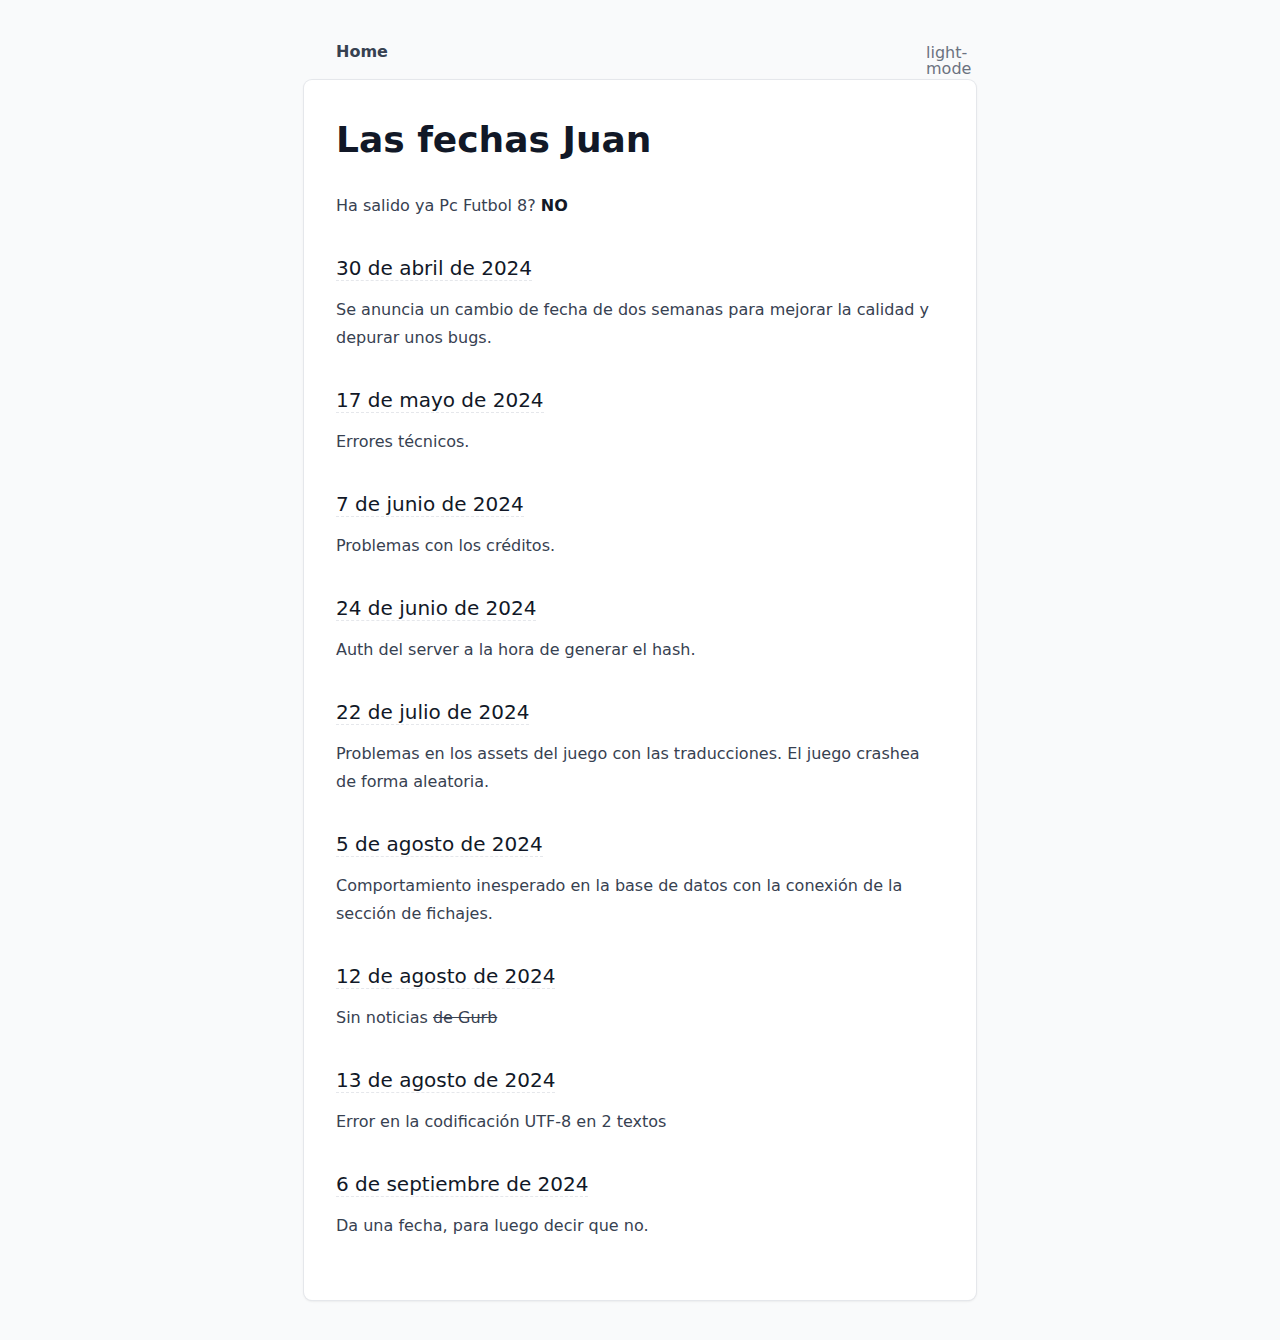
==== commit 7f507311: "Deploying to gh-pages from @ sdsoldi/fechas-pcfutbol@45e048de851f34c9ceb9fb9e159b60210e8cede8 🚀" ====
--- a/index.html
+++ b/index.html
@@ -1,11 +1,11 @@
 <!DOCTYPE html><html  lang="en" data-capo=""><head><meta charset="utf-8">
 <meta name="viewport" content="width=device-width, initial-scale=1">
-<title>Las fechas juan</title>
+<title>Las fechas Juan</title>
 <style>/*! tailwindcss v3.4.10 | MIT License | https://tailwindcss.com*/*,:after,:before{border:0 solid #e5e7eb;box-sizing:border-box}:after,:before{--tw-content:""}:host,html{line-height:1.5;-webkit-text-size-adjust:100%;font-family:ui-sans-serif,system-ui,sans-serif,Apple Color Emoji,Segoe UI Emoji,Segoe UI Symbol,Noto Color Emoji;font-feature-settings:normal;font-variation-settings:normal;tab-size:4;-webkit-tap-highlight-color:transparent}body{line-height:inherit;margin:0}hr{border-top-width:1px;color:inherit;height:0}abbr:where([title]){-webkit-text-decoration:underline dotted;text-decoration:underline dotted}h1,h2,h3,h4,h5,h6{font-size:inherit;font-weight:inherit}a{color:inherit;text-decoration:inherit}b,strong{font-weight:bolder}code,kbd,pre,samp{font-family:ui-monospace,SFMono-Regular,Menlo,Monaco,Consolas,Liberation Mono,Courier New,monospace;font-feature-settings:normal;font-size:1em;font-variation-settings:normal}small{font-size:80%}sub,sup{font-size:75%;line-height:0;position:relative;vertical-align:initial}sub{bottom:-.25em}sup{top:-.5em}table{border-collapse:collapse;border-color:inherit;text-indent:0}button,input,optgroup,select,textarea{color:inherit;font-family:inherit;font-feature-settings:inherit;font-size:100%;font-variation-settings:inherit;font-weight:inherit;letter-spacing:inherit;line-height:inherit;margin:0;padding:0}button,select{text-transform:none}button,input:where([type=button]),input:where([type=reset]),input:where([type=submit]){-webkit-appearance:button;background-color:initial;background-image:none}:-moz-focusring{outline:auto}:-moz-ui-invalid{box-shadow:none}progress{vertical-align:initial}::-webkit-inner-spin-button,::-webkit-outer-spin-button{height:auto}[type=search]{-webkit-appearance:textfield;outline-offset:-2px}::-webkit-search-decoration{-webkit-appearance:none}::-webkit-file-upload-button{-webkit-appearance:button;font:inherit}summary{display:list-item}blockquote,dd,dl,figure,h1,h2,h3,h4,h5,h6,hr,p,pre{margin:0}fieldset{margin:0}fieldset,legend{padding:0}menu,ol,ul{list-style:none;margin:0;padding:0}dialog{padding:0}textarea{resize:vertical}input::placeholder,textarea::placeholder{color:#9ca3af;opacity:1}[role=button],button{cursor:pointer}:disabled{cursor:default}audio,canvas,embed,iframe,img,object,svg,video{display:block;vertical-align:middle}img,video{height:auto;max-width:100%}[hidden]{display:none}*,::backdrop,:after,:before{--tw-border-spacing-x:0;--tw-border-spacing-y:0;--tw-translate-x:0;--tw-translate-y:0;--tw-rotate:0;--tw-skew-x:0;--tw-skew-y:0;--tw-scale-x:1;--tw-scale-y:1;--tw-pan-x: ;--tw-pan-y: ;--tw-pinch-zoom: ;--tw-scroll-snap-strictness:proximity;--tw-gradient-from-position: ;--tw-gradient-via-position: ;--tw-gradient-to-position: ;--tw-ordinal: ;--tw-slashed-zero: ;--tw-numeric-figure: ;--tw-numeric-spacing: ;--tw-numeric-fraction: ;--tw-ring-inset: ;--tw-ring-offset-width:0px;--tw-ring-offset-color:#fff;--tw-ring-color:#3b82f680;--tw-ring-offset-shadow:0 0 #0000;--tw-ring-shadow:0 0 #0000;--tw-shadow:0 0 #0000;--tw-shadow-colored:0 0 #0000;--tw-blur: ;--tw-brightness: ;--tw-contrast: ;--tw-grayscale: ;--tw-hue-rotate: ;--tw-invert: ;--tw-saturate: ;--tw-sepia: ;--tw-drop-shadow: ;--tw-backdrop-blur: ;--tw-backdrop-brightness: ;--tw-backdrop-contrast: ;--tw-backdrop-grayscale: ;--tw-backdrop-hue-rotate: ;--tw-backdrop-invert: ;--tw-backdrop-opacity: ;--tw-backdrop-saturate: ;--tw-backdrop-sepia: ;--tw-contain-size: ;--tw-contain-layout: ;--tw-contain-paint: ;--tw-contain-style: }.prose{color:var(--tw-prose-body);max-width:65ch}.prose :where(p):not(:where([class~=not-prose],[class~=not-prose] *)){margin-bottom:1.25em;margin-top:1.25em}.prose :where([class~=lead]):not(:where([class~=not-prose],[class~=not-prose] *)){color:var(--tw-prose-lead);font-size:1.25em;line-height:1.6;margin-bottom:1.2em;margin-top:1.2em}.prose :where(a):not(:where([class~=not-prose],[class~=not-prose] *)){color:var(--tw-prose-links);font-weight:500;text-decoration:underline}.prose :where(strong):not(:where([class~=not-prose],[class~=not-prose] *)){color:var(--tw-prose-bold);font-weight:600}.prose :where(a strong):not(:where([class~=not-prose],[class~=not-prose] *)){color:inherit}.prose :where(blockquote strong):not(:where([class~=not-prose],[class~=not-prose] *)){color:inherit}.prose :where(thead th strong):not(:where([class~=not-prose],[class~=not-prose] *)){color:inherit}.prose :where(ol):not(:where([class~=not-prose],[class~=not-prose] *)){list-style-type:decimal;margin-bottom:1.25em;margin-top:1.25em;padding-inline-start:1.625em}.prose :where(ol[type=A]):not(:where([class~=not-prose],[class~=not-prose] *)){list-style-type:upper-alpha}.prose :where(ol[type=a]):not(:where([class~=not-prose],[class~=not-prose] *)){list-style-type:lower-alpha}.prose :where(ol[type=A s]):not(:where([class~=not-prose],[class~=not-prose] *)){list-style-type:upper-alpha}.prose :where(ol[type=a s]):not(:where([class~=not-prose],[class~=not-prose] *)){list-style-type:lower-alpha}.prose :where(ol[type=I]):not(:where([class~=not-prose],[class~=not-prose] *)){list-style-type:upper-roman}.prose :where(ol[type=i]):not(:where([class~=not-prose],[class~=not-prose] *)){list-style-type:lower-roman}.prose :where(ol[type=I s]):not(:where([class~=not-prose],[class~=not-prose] *)){list-style-type:upper-roman}.prose :where(ol[type=i s]):not(:where([class~=not-prose],[class~=not-prose] *)){list-style-type:lower-roman}.prose :where(ol[type="1"]):not(:where([class~=not-prose],[class~=not-prose] *)){list-style-type:decimal}.prose :where(ul):not(:where([class~=not-prose],[class~=not-prose] *)){list-style-type:disc;margin-bottom:1.25em;margin-top:1.25em;padding-inline-start:1.625em}.prose :where(ol>li):not(:where([class~=not-prose],[class~=not-prose] *))::marker{color:var(--tw-prose-counters);font-weight:400}.prose :where(ul>li):not(:where([class~=not-prose],[class~=not-prose] *))::marker{color:var(--tw-prose-bullets)}.prose :where(dt):not(:where([class~=not-prose],[class~=not-prose] *)){color:var(--tw-prose-headings);font-weight:600;margin-top:1.25em}.prose :where(hr):not(:where([class~=not-prose],[class~=not-prose] *)){border-color:var(--tw-prose-hr);border-top-width:1px;margin-bottom:3em;margin-top:3em}.prose :where(blockquote):not(:where([class~=not-prose],[class~=not-prose] *)){border-inline-start-color:var(--tw-prose-quote-borders);border-inline-start-width:.25rem;color:var(--tw-prose-quotes);font-style:italic;font-weight:500;margin-bottom:1.6em;margin-top:1.6em;padding-inline-start:1em;quotes:"\201C""\201D""\2018""\2019"}.prose :where(blockquote p:first-of-type):not(:where([class~=not-prose],[class~=not-prose] *)):before{content:open-quote}.prose :where(blockquote p:last-of-type):not(:where([class~=not-prose],[class~=not-prose] *)):after{content:close-quote}.prose :where(h1):not(:where([class~=not-prose],[class~=not-prose] *)){color:var(--tw-prose-headings);font-size:2.25em;font-weight:800;line-height:1.1111111;margin-bottom:.8888889em;margin-top:0}.prose :where(h1 strong):not(:where([class~=not-prose],[class~=not-prose] *)){color:inherit;font-weight:900}.prose :where(h2):not(:where([class~=not-prose],[class~=not-prose] *)){color:var(--tw-prose-headings);font-size:1.5em;font-weight:700;line-height:1.3333333;margin-bottom:1em;margin-top:2em}.prose :where(h2 strong):not(:where([class~=not-prose],[class~=not-prose] *)){color:inherit;font-weight:800}.prose :where(h3):not(:where([class~=not-prose],[class~=not-prose] *)){color:var(--tw-prose-headings);font-size:1.25em;font-weight:600;line-height:1.6;margin-bottom:.6em;margin-top:1.6em}.prose :where(h3 strong):not(:where([class~=not-prose],[class~=not-prose] *)){color:inherit;font-weight:700}.prose :where(h4):not(:where([class~=not-prose],[class~=not-prose] *)){color:var(--tw-prose-headings);font-weight:600;line-height:1.5;margin-bottom:.5em;margin-top:1.5em}.prose :where(h4 strong):not(:where([class~=not-prose],[class~=not-prose] *)){color:inherit;font-weight:700}.prose :where(img):not(:where([class~=not-prose],[class~=not-prose] *)){margin-bottom:2em;margin-top:2em}.prose :where(picture):not(:where([class~=not-prose],[class~=not-prose] *)){display:block;margin-bottom:2em;margin-top:2em}.prose :where(video):not(:where([class~=not-prose],[class~=not-prose] *)){margin-bottom:2em;margin-top:2em}.prose :where(kbd):not(:where([class~=not-prose],[class~=not-prose] *)){border-radius:.3125rem;box-shadow:0 0 0 1px rgb(var(--tw-prose-kbd-shadows)/10%),0 3px 0 rgb(var(--tw-prose-kbd-shadows)/10%);color:var(--tw-prose-kbd);font-family:inherit;font-size:.875em;font-weight:500;padding-inline-end:.375em;padding-bottom:.1875em;padding-top:.1875em;padding-inline-start:.375em}.prose :where(code):not(:where([class~=not-prose],[class~=not-prose] *)){color:var(--tw-prose-code);font-size:.875em;font-weight:600}.prose :where(code):not(:where([class~=not-prose],[class~=not-prose] *)):before{content:"`"}.prose :where(code):not(:where([class~=not-prose],[class~=not-prose] *)):after{content:"`"}.prose :where(a code):not(:where([class~=not-prose],[class~=not-prose] *)){color:inherit}.prose :where(h1 code):not(:where([class~=not-prose],[class~=not-prose] *)){color:inherit}.prose :where(h2 code):not(:where([class~=not-prose],[class~=not-prose] *)){color:inherit;font-size:.875em}.prose :where(h3 code):not(:where([class~=not-prose],[class~=not-prose] *)){color:inherit;font-size:.9em}.prose :where(h4 code):not(:where([class~=not-prose],[class~=not-prose] *)){color:inherit}.prose :where(blockquote code):not(:where([class~=not-prose],[class~=not-prose] *)){color:inherit}.prose :where(thead th code):not(:where([class~=not-prose],[class~=not-prose] *)){color:inherit}.prose :where(pre):not(:where([class~=not-prose],[class~=not-prose] *)){background-color:var(--tw-prose-pre-bg);border-radius:.375rem;color:var(--tw-prose-pre-code);font-size:.875em;font-weight:400;line-height:1.7142857;margin-bottom:1.7142857em;margin-top:1.7142857em;overflow-x:auto;padding-inline-end:1.1428571em;padding-bottom:.8571429em;padding-top:.8571429em;padding-inline-start:1.1428571em}.prose :where(pre code):not(:where([class~=not-prose],[class~=not-prose] *)){background-color:initial;border-radius:0;border-width:0;color:inherit;font-family:inherit;font-size:inherit;font-weight:inherit;line-height:inherit;padding:0}.prose :where(pre code):not(:where([class~=not-prose],[class~=not-prose] *)):before{content:none}.prose :where(pre code):not(:where([class~=not-prose],[class~=not-prose] *)):after{content:none}.prose :where(table):not(:where([class~=not-prose],[class~=not-prose] *)){font-size:.875em;line-height:1.7142857;margin-bottom:2em;margin-top:2em;table-layout:auto;width:100%}.prose :where(thead):not(:where([class~=not-prose],[class~=not-prose] *)){border-bottom-color:var(--tw-prose-th-borders);border-bottom-width:1px}.prose :where(thead th):not(:where([class~=not-prose],[class~=not-prose] *)){color:var(--tw-prose-headings);font-weight:600;padding-inline-end:.5714286em;padding-bottom:.5714286em;padding-inline-start:.5714286em;vertical-align:bottom}.prose :where(tbody tr):not(:where([class~=not-prose],[class~=not-prose] *)){border-bottom-color:var(--tw-prose-td-borders);border-bottom-width:1px}.prose :where(tbody tr:last-child):not(:where([class~=not-prose],[class~=not-prose] *)){border-bottom-width:0}.prose :where(tbody td):not(:where([class~=not-prose],[class~=not-prose] *)){vertical-align:initial}.prose :where(tfoot):not(:where([class~=not-prose],[class~=not-prose] *)){border-top-color:var(--tw-prose-th-borders);border-top-width:1px}.prose :where(tfoot td):not(:where([class~=not-prose],[class~=not-prose] *)){vertical-align:top}.prose :where(th,td):not(:where([class~=not-prose],[class~=not-prose] *)){text-align:start}.prose :where(figure>*):not(:where([class~=not-prose],[class~=not-prose] *)){margin-bottom:0;margin-top:0}.prose :where(figcaption):not(:where([class~=not-prose],[class~=not-prose] *)){color:var(--tw-prose-captions);font-size:.875em;line-height:1.4285714;margin-top:.8571429em}.prose{--tw-prose-body:#374151;--tw-prose-headings:#111827;--tw-prose-lead:#4b5563;--tw-prose-links:#111827;--tw-prose-bold:#111827;--tw-prose-counters:#6b7280;--tw-prose-bullets:#d1d5db;--tw-prose-hr:#e5e7eb;--tw-prose-quotes:#111827;--tw-prose-quote-borders:#e5e7eb;--tw-prose-captions:#6b7280;--tw-prose-kbd:#111827;--tw-prose-kbd-shadows:17 24 39;--tw-prose-code:#111827;--tw-prose-pre-code:#e5e7eb;--tw-prose-pre-bg:#1f2937;--tw-prose-th-borders:#d1d5db;--tw-prose-td-borders:#e5e7eb;--tw-prose-invert-body:#d1d5db;--tw-prose-invert-headings:#fff;--tw-prose-invert-lead:#9ca3af;--tw-prose-invert-links:#fff;--tw-prose-invert-bold:#fff;--tw-prose-invert-counters:#9ca3af;--tw-prose-invert-bullets:#4b5563;--tw-prose-invert-hr:#374151;--tw-prose-invert-quotes:#f3f4f6;--tw-prose-invert-quote-borders:#374151;--tw-prose-invert-captions:#9ca3af;--tw-prose-invert-kbd:#fff;--tw-prose-invert-kbd-shadows:255 255 255;--tw-prose-invert-code:#fff;--tw-prose-invert-pre-code:#d1d5db;--tw-prose-invert-pre-bg:#00000080;--tw-prose-invert-th-borders:#4b5563;--tw-prose-invert-td-borders:#374151;font-size:1rem;line-height:1.75}.prose :where(picture>img):not(:where([class~=not-prose],[class~=not-prose] *)){margin-bottom:0;margin-top:0}.prose :where(li):not(:where([class~=not-prose],[class~=not-prose] *)){margin-bottom:.5em;margin-top:.5em}.prose :where(ol>li):not(:where([class~=not-prose],[class~=not-prose] *)){padding-inline-start:.375em}.prose :where(ul>li):not(:where([class~=not-prose],[class~=not-prose] *)){padding-inline-start:.375em}.prose :where(.prose>ul>li p):not(:where([class~=not-prose],[class~=not-prose] *)){margin-bottom:.75em;margin-top:.75em}.prose :where(.prose>ul>li>p:first-child):not(:where([class~=not-prose],[class~=not-prose] *)){margin-top:1.25em}.prose :where(.prose>ul>li>p:last-child):not(:where([class~=not-prose],[class~=not-prose] *)){margin-bottom:1.25em}.prose :where(.prose>ol>li>p:first-child):not(:where([class~=not-prose],[class~=not-prose] *)){margin-top:1.25em}.prose :where(.prose>ol>li>p:last-child):not(:where([class~=not-prose],[class~=not-prose] *)){margin-bottom:1.25em}.prose :where(ul ul,ul ol,ol ul,ol ol):not(:where([class~=not-prose],[class~=not-prose] *)){margin-bottom:.75em;margin-top:.75em}.prose :where(dl):not(:where([class~=not-prose],[class~=not-prose] *)){margin-bottom:1.25em;margin-top:1.25em}.prose :where(dd):not(:where([class~=not-prose],[class~=not-prose] *)){margin-top:.5em;padding-inline-start:1.625em}.prose :where(hr+*):not(:where([class~=not-prose],[class~=not-prose] *)){margin-top:0}.prose :where(h2+*):not(:where([class~=not-prose],[class~=not-prose] *)){margin-top:0}.prose :where(h3+*):not(:where([class~=not-prose],[class~=not-prose] *)){margin-top:0}.prose :where(h4+*):not(:where([class~=not-prose],[class~=not-prose] *)){margin-top:0}.prose :where(thead th:first-child):not(:where([class~=not-prose],[class~=not-prose] *)){padding-inline-start:0}.prose :where(thead th:last-child):not(:where([class~=not-prose],[class~=not-prose] *)){padding-inline-end:0}.prose :where(tbody td,tfoot td):not(:where([class~=not-prose],[class~=not-prose] *)){padding-inline-end:.5714286em;padding-bottom:.5714286em;padding-top:.5714286em;padding-inline-start:.5714286em}.prose :where(tbody td:first-child,tfoot td:first-child):not(:where([class~=not-prose],[class~=not-prose] *)){padding-inline-start:0}.prose :where(tbody td:last-child,tfoot td:last-child):not(:where([class~=not-prose],[class~=not-prose] *)){padding-inline-end:0}.prose :where(figure):not(:where([class~=not-prose],[class~=not-prose] *)){margin-bottom:2em;margin-top:2em}.prose :where(.prose>:first-child):not(:where([class~=not-prose],[class~=not-prose] *)){margin-top:0}.prose :where(.prose>:last-child):not(:where([class~=not-prose],[class~=not-prose] *)){margin-bottom:0}.sr-only{height:1px;margin:-1px;overflow:hidden;padding:0;position:absolute;width:1px;clip:rect(0,0,0,0);border-width:0;white-space:nowrap}.m-auto{margin:auto}.mx-auto{margin-left:auto;margin-right:auto}.mr-6{margin-right:1.5rem}.block{display:block}.inline-block{display:inline-block}.flex{display:flex}.inline-flex{display:inline-flex}.h-4{height:1rem}.h-5{height:1.25rem}.w-4{width:1rem}.w-5{width:1.25rem}.max-w-2xl{max-width:42rem}.max-w-full{max-width:100%}.max-w-none{max-width:none}.items-center{align-items:center}.justify-between{justify-content:space-between}.gap-1{gap:.25rem}.space-x-3>:not([hidden])~:not([hidden]){--tw-space-x-reverse:0;margin-left:calc(.75rem*(1 - var(--tw-space-x-reverse)));margin-right:calc(.75rem*var(--tw-space-x-reverse))}.overflow-x-auto{overflow-x:auto}.rounded{border-radius:.25rem}.bg-gray-50{--tw-bg-opacity:1;background-color:rgb(249 250 251/var(--tw-bg-opacity))}.bg-gray-800{--tw-bg-opacity:1;background-color:rgb(31 41 55/var(--tw-bg-opacity))}.bg-white{--tw-bg-opacity:1;background-color:rgb(255 255 255/var(--tw-bg-opacity))}.px-3{padding-left:.75rem;padding-right:.75rem}.px-4{padding-left:1rem;padding-right:1rem}.py-1{padding-bottom:.25rem;padding-top:.25rem}.py-10{padding-bottom:2.5rem;padding-top:2.5rem}.py-4{padding-bottom:1rem;padding-top:1rem}.text-2xl{font-size:1.5rem;line-height:2rem}.font-bold{font-weight:700}.text-black{--tw-text-opacity:1;color:rgb(0 0 0/var(--tw-text-opacity))}.text-gray-500{--tw-text-opacity:1;color:rgb(107 114 128/var(--tw-text-opacity))}.text-gray-700{--tw-text-opacity:1;color:rgb(55 65 81/var(--tw-text-opacity))}.text-white{--tw-text-opacity:1;color:rgb(255 255 255/var(--tw-text-opacity))}.no-underline{text-decoration-line:none}.ring-1{--tw-ring-offset-shadow:var(--tw-ring-inset) 0 0 0 var(--tw-ring-offset-width) var(--tw-ring-offset-color);--tw-ring-shadow:var(--tw-ring-inset) 0 0 0 calc(1px + var(--tw-ring-offset-width)) var(--tw-ring-color);box-shadow:var(--tw-ring-offset-shadow),var(--tw-ring-shadow),var(--tw-shadow,0 0 #0000)}.ring-gray-200{--tw-ring-opacity:1;--tw-ring-color:rgb(229 231 235/var(--tw-ring-opacity))}.transition{transition-duration:.15s;transition-property:color,background-color,border-color,text-decoration-color,fill,stroke,opacity,box-shadow,transform,filter,-webkit-backdrop-filter;transition-property:color,background-color,border-color,text-decoration-color,fill,stroke,opacity,box-shadow,transform,filter,backdrop-filter;transition-property:color,background-color,border-color,text-decoration-color,fill,stroke,opacity,box-shadow,transform,filter,backdrop-filter,-webkit-backdrop-filter;transition-timing-function:cubic-bezier(.4,0,.2,1)}.dark\:prose-invert:is(.dark *){--tw-prose-body:var(--tw-prose-invert-body);--tw-prose-headings:var(--tw-prose-invert-headings);--tw-prose-lead:var(--tw-prose-invert-lead);--tw-prose-links:var(--tw-prose-invert-links);--tw-prose-bold:var(--tw-prose-invert-bold);--tw-prose-counters:var(--tw-prose-invert-counters);--tw-prose-bullets:var(--tw-prose-invert-bullets);--tw-prose-hr:var(--tw-prose-invert-hr);--tw-prose-quotes:var(--tw-prose-invert-quotes);--tw-prose-quote-borders:var(--tw-prose-invert-quote-borders);--tw-prose-captions:var(--tw-prose-invert-captions);--tw-prose-kbd:var(--tw-prose-invert-kbd);--tw-prose-kbd-shadows:var(--tw-prose-invert-kbd-shadows);--tw-prose-code:var(--tw-prose-invert-code);--tw-prose-pre-code:var(--tw-prose-invert-pre-code);--tw-prose-pre-bg:var(--tw-prose-invert-pre-bg);--tw-prose-th-borders:var(--tw-prose-invert-th-borders);--tw-prose-td-borders:var(--tw-prose-invert-td-borders)}.hover\:text-gray-700:hover{--tw-text-opacity:1;color:rgb(55 65 81/var(--tw-text-opacity))}.prose-a\:border-b :is(:where(a):not(:where([class~=not-prose],[class~=not-prose] *))){border-bottom-width:1px}.prose-a\:border-dashed :is(:where(a):not(:where([class~=not-prose],[class~=not-prose] *))){border-style:dashed}.prose-a\:font-normal :is(:where(a):not(:where([class~=not-prose],[class~=not-prose] *))){font-weight:400}.prose-a\:no-underline :is(:where(a):not(:where([class~=not-prose],[class~=not-prose] *))){text-decoration-line:none}.hover\:prose-a\:border-solid :is(:where(a):not(:where([class~=not-prose],[class~=not-prose] *))):hover{border-style:solid}.hover\:prose-a\:border-primary-400 :is(:where(a):not(:where([class~=not-prose],[class~=not-prose] *))):hover{--tw-border-opacity:1;border-color:rgb(52 211 153/var(--tw-border-opacity))}.hover\:prose-a\:text-primary-400 :is(:where(a):not(:where([class~=not-prose],[class~=not-prose] *))):hover{--tw-text-opacity:1;color:rgb(52 211 153/var(--tw-text-opacity))}.prose-pre\:bg-gray-100 :is(:where(pre):not(:where([class~=not-prose],[class~=not-prose] *))){--tw-bg-opacity:1;background-color:rgb(243 244 246/var(--tw-bg-opacity))}.dark\:bg-gray-200:is(.dark *){--tw-bg-opacity:1;background-color:rgb(229 231 235/var(--tw-bg-opacity))}.dark\:bg-gray-800:is(.dark *){--tw-bg-opacity:1;background-color:rgb(31 41 55/var(--tw-bg-opacity))}.dark\:bg-gray-900:is(.dark *){--tw-bg-opacity:1;background-color:rgb(17 24 39/var(--tw-bg-opacity))}.dark\:text-gray-100:is(.dark *){--tw-text-opacity:1;color:rgb(243 244 246/var(--tw-text-opacity))}.dark\:text-gray-200:is(.dark *){--tw-text-opacity:1;color:rgb(229 231 235/var(--tw-text-opacity))}.dark\:text-gray-300:is(.dark *){--tw-text-opacity:1;color:rgb(209 213 219/var(--tw-text-opacity))}.dark\:text-gray-950:is(.dark *){--tw-text-opacity:1;color:rgb(3 7 18/var(--tw-text-opacity))}.dark\:ring-gray-700:is(.dark *){--tw-ring-opacity:1;--tw-ring-color:rgb(55 65 81/var(--tw-ring-opacity))}.dark\:hover\:text-gray-300:hover:is(.dark *){--tw-text-opacity:1;color:rgb(209 213 219/var(--tw-text-opacity))}.dark\:prose-pre\:bg-gray-900 :is(:where(pre):not(:where([class~=not-prose],[class~=not-prose] *))):is(.dark *){--tw-bg-opacity:1;background-color:rgb(17 24 39/var(--tw-bg-opacity))}@media (min-width:640px){.sm\:rounded{border-radius:.25rem}.sm\:rounded-lg{border-radius:.5rem}.sm\:px-8{padding-left:2rem;padding-right:2rem}.sm\:pb-10{padding-bottom:2.5rem}.sm\:pt-6{padding-top:1.5rem}.sm\:shadow{--tw-shadow:0 1px 3px 0 #0000001a,0 1px 2px -1px #0000001a;--tw-shadow-colored:0 1px 3px 0 var(--tw-shadow-color),0 1px 2px -1px var(--tw-shadow-color);box-shadow:var(--tw-ring-offset-shadow,0 0 #0000),var(--tw-ring-shadow,0 0 #0000),var(--tw-shadow)}}</style>
 <style>.icon[data-v-0a28fc31]{display:inline-block;vertical-align:middle}</style>
 <style>body{--tw-bg-opacity:1;background-color:rgb(249 250 251/var(--tw-bg-opacity));--tw-text-opacity:1;color:rgb(0 0 0/var(--tw-text-opacity))}body:is(.dark *){--tw-bg-opacity:1;background-color:rgb(17 24 39/var(--tw-bg-opacity));--tw-text-opacity:1;color:rgb(255 255 255/var(--tw-text-opacity))}</style>
 <link rel="stylesheet" href="/_nuxt/entry.BnsfgMsK.css">
-<link rel="preload" as="fetch" crossorigin="anonymous" href="/_payload.json?c528d0bc-9ebf-4ad5-9a8f-264737fb9488">
+<link rel="preload" as="fetch" crossorigin="anonymous" href="/_payload.json?cc81499e-bf4a-4fe2-b6d8-818733b797f0">
 <link rel="modulepreload" as="script" crossorigin href="/_nuxt/-3-VEEGq.js">
 <link rel="modulepreload" as="script" crossorigin href="/_nuxt/RtAWDPYX.js">
 <link rel="modulepreload" as="script" crossorigin href="/_nuxt/EyYQE2yI.js">
@@ -17,6 +17,8 @@
 <link rel="modulepreload" as="script" crossorigin href="/_nuxt/Dx1BuvvV.js">
 <link rel="modulepreload" as="script" crossorigin href="/_nuxt/DeMTTAUx.js">
 <link rel="modulepreload" as="script" crossorigin href="/_nuxt/ByyPCU_n.js">
+<link rel="modulepreload" as="script" crossorigin href="/_nuxt/KpTKyVS3.js">
+<link rel="modulepreload" as="script" crossorigin href="/_nuxt/DwLvY-hH.js">
 <link rel="modulepreload" as="script" crossorigin href="/_nuxt/C228m01-.js">
 <link rel="prefetch" as="script" crossorigin href="/_nuxt/BIB_wBxo.js">
 <link rel="prefetch" as="script" crossorigin href="/_nuxt/Cjf1I-wv.js">
@@ -26,6 +28,8 @@
 <link rel="prefetch" as="script" crossorigin href="/_nuxt/Q3BH36EH.js">
 <meta content property="og:image">
 <meta name="twitter:card" content="summary_large_image">
-<meta property="og:title" content="Las fechas juan">
-<script type="module" src="/_nuxt/-3-VEEGq.js" crossorigin></script><script>"use strict";(()=>{const a=window,e=document.documentElement,c=window.localStorage,d=["dark","light"],n=c&&c.getItem&&c.getItem("nuxt-color-mode")||"system";let l=n==="system"?f():n;const i=e.getAttribute("data-color-mode-forced");i&&(l=i),r(l),a["__NUXT_COLOR_MODE__"]={preference:n,value:l,getColorScheme:f,addColorScheme:r,removeColorScheme:u};function r(o){const t=""+o+"",s="";e.classList?e.classList.add(t):e.className+=" "+t,s&&e.setAttribute("data-"+s,o)}function u(o){const t=""+o+"",s="";e.classList?e.classList.remove(t):e.className=e.className.replace(new RegExp(t,"g"),""),s&&e.removeAttribute("data-"+s)}function m(o){return a.matchMedia("(prefers-color-scheme"+o+")")}function f(){if(a.matchMedia&&m("").media!=="not all"){for(const o of d)if(m(":"+o).matches)return o}return"light"}})();</script></head><body><div id="__nuxt"><div class="sm:pt-6 sm:pb-10"><!----><!----><!----><div class="nuxt-loading-indicator" style="position:fixed;top:0;right:0;left:0;pointer-events:none;width:auto;height:3px;opacity:0;background:repeating-linear-gradient(to right,#00dc82 0%,#34cdfe 50%,#0047e1 100%);background-size:Infinity% auto;transform:scaleX(0%);transform-origin:left;transition:transform 0.1s, height 0.4s, opacity 0.4s;z-index:999999;"></div><div class="flex justify-between max-w-2xl px-4 py-4 mx-auto sm:px-8"><div class="text-gray-700 dark:text-gray-200"><!--[--><a aria-current="page" href="/" class="font-bold router-link-exact-active mr-6">Home</a><a href="/about" class="mr-6">About</a><!--]--></div><div class="space-x-3 transition text-gray-500"><!----><!----><!----><button aria-label="Color Mode" class="inline-block w-5 dark:text-gray-100 hover:text-gray-700 dark:hover:text-gray-300"><span>...</span></button></div></div><!--[--><div class="document-driven-page"><div class="max-w-2xl px-4 py-10 m-auto bg-white sm:px-8 sm:shadow dark:bg-gray-800 ring-1 ring-gray-200 dark:ring-gray-700 sm:rounded-lg"><main class="max-w-none prose dark:prose-invert prose-pre:bg-gray-100 dark:prose-pre:bg-gray-900 hover:prose-a:text-primary-400 prose-a:font-normal prose-a:no-underline prose-a:border-dashed prose-a:border-b hover:prose-a:border-solid hover:prose-a:border-primary-400"><!--[--><div><h1 id="las-fechas-juan"><!--[-->Las fechas juan<!--]--></h1><h3 id="_30-de-abril-de-2024"><a href="#_30-de-abril-de-2024"><!--[-->30 de abril de 2024<!--]--></a></h3></div><!--]--></main></div></div><!--]--></div></div><div id="teleports"></div><script type="application/json" data-nuxt-data="nuxt-app" data-ssr="true" id="__NUXT_DATA__" data-src="/_payload.json?c528d0bc-9ebf-4ad5-9a8f-264737fb9488">[{"state":1,"once":68,"_errors":69,"serverRendered":5,"path":11,"prerenderedAt":71},["Reactive",2],{"$scolor-mode":3,"$sdd-pages":7,"$sdd-surrounds":46,"$sdd-globals":63,"$sdd-navigation":65},{"preference":4,"value":4,"unknown":5,"forced":6},"system",true,false,["ShallowRef",8],["ShallowReactive",9],{"/":10},{"_path":11,"_dir":12,"_draft":6,"_partial":6,"_locale":12,"title":13,"description":12,"navigation":14,"body":16,"_type":39,"_id":40,"_source":41,"_file":42,"_stem":43,"_extension":44,"layout":45},"/","","Las fechas juan",{"title":15},"Home",{"type":17,"children":18,"toc":34},"root",[19,27],{"type":20,"tag":21,"props":22,"children":24},"element","h1",{"id":23},"las-fechas-juan",[25],{"type":26,"value":13},"text",{"type":20,"tag":28,"props":29,"children":31},"h3",{"id":30},"_30-de-abril-de-2024",[32],{"type":26,"value":33},"30 de abril de 2024",{"title":12,"searchDepth":35,"depth":35,"links":36},2,[37],{"id":30,"depth":38,"text":33},3,"markdown","content:1.index.md","content","1.index.md","1.index","md","default",["ShallowRef",47],["ShallowReactive",48],{"/":49},[50,51],null,{"_path":52,"_dir":12,"_draft":6,"_partial":6,"_locale":12,"title":53,"description":54,"navigation":55,"layout":56,"head":57,"_type":39,"_id":60,"_source":41,"_file":61,"_stem":62,"_extension":44},"/about","About","This is the about page, with a custom description and image for SEO ✨",{"title":53},"full-width",{"description":58,"image":59},"This is a custom description for Content Wind about page.","https://fastly.picsum.photos/id/866/536/354.jpg?hmac=tGofDTV7tl2rprappPzKFiZ9vDh5MKj39oa2D--gqhA","content:2.about.md","2.about.md","2.about",["ShallowRef",64],{},[66,67],{"title":15,"_path":11},{"title":53,"_path":52,"layout":56},["Set"],["ShallowReactive",70],{},1725007203452]</script>
-<script>window.__NUXT__={};window.__NUXT__.config={public:{studio:{apiURL:"https://api.nuxt.studio",iframeMessagingAllowedOrigins:""},mdc:{components:{prose:true,map:{p:"prose-p",a:"prose-a",blockquote:"prose-blockquote","code-inline":"prose-code-inline",code:"ProseCodeInline",em:"prose-em",h1:"prose-h1",h2:"prose-h2",h3:"prose-h3",h4:"prose-h4",h5:"prose-h5",h6:"prose-h6",hr:"prose-hr",img:"prose-img",ul:"prose-ul",ol:"prose-ol",li:"prose-li",strong:"prose-strong",table:"prose-table",thead:"prose-thead",tbody:"prose-tbody",td:"prose-td",th:"prose-th",tr:"prose-tr"}},headings:{anchorLinks:{h1:false,h2:true,h3:true,h4:true,h5:false,h6:false}}},content:{locales:[],defaultLocale:"",integrity:1725007184080,experimental:{stripQueryParameters:false,advanceQuery:false,clientDB:false},respectPathCase:false,api:{baseURL:"/api/_content"},navigation:{fields:["layout"]},tags:{p:"prose-p",a:"prose-a",blockquote:"prose-blockquote","code-inline":"prose-code-inline",code:"ProseCodeInline",em:"prose-em",h1:"prose-h1",h2:"prose-h2",h3:"prose-h3",h4:"prose-h4",h5:"prose-h5",h6:"prose-h6",hr:"prose-hr",img:"prose-img",ul:"prose-ul",ol:"prose-ol",li:"prose-li",strong:"prose-strong",table:"prose-table",thead:"prose-thead",tbody:"prose-tbody",td:"prose-td",th:"prose-th",tr:"prose-tr"},highlight:{theme:{dark:"github-dark",default:"github-light"},highlighter:"shiki",langs:["js","jsx","json","ts","tsx","vue","css","html","bash","md","mdc","yaml"]},wsUrl:"",documentDriven:{page:true,navigation:true,surround:true,globals:{},layoutFallbacks:["theme"],injectPage:true},host:"",trailingSlash:false,search:"",contentHead:true,anchorLinks:{depth:4,exclude:[1]}}},app:{baseURL:"/",buildId:"c528d0bc-9ebf-4ad5-9a8f-264737fb9488",buildAssetsDir:"/_nuxt/",cdnURL:""}}</script></body></html>+<meta property="og:title" content="Las fechas Juan">
+<meta name="description" content="Ha salido ya Pc Futbol 8? NO">
+<meta property="og:description" content="Ha salido ya Pc Futbol 8? NO">
+<script type="module" src="/_nuxt/-3-VEEGq.js" crossorigin></script><script>"use strict";(()=>{const a=window,e=document.documentElement,c=window.localStorage,d=["dark","light"],n=c&&c.getItem&&c.getItem("nuxt-color-mode")||"system";let l=n==="system"?f():n;const i=e.getAttribute("data-color-mode-forced");i&&(l=i),r(l),a["__NUXT_COLOR_MODE__"]={preference:n,value:l,getColorScheme:f,addColorScheme:r,removeColorScheme:u};function r(o){const t=""+o+"",s="";e.classList?e.classList.add(t):e.className+=" "+t,s&&e.setAttribute("data-"+s,o)}function u(o){const t=""+o+"",s="";e.classList?e.classList.remove(t):e.className=e.className.replace(new RegExp(t,"g"),""),s&&e.removeAttribute("data-"+s)}function m(o){return a.matchMedia("(prefers-color-scheme"+o+")")}function f(){if(a.matchMedia&&m("").media!=="not all"){for(const o of d)if(m(":"+o).matches)return o}return"light"}})();</script></head><body><div id="__nuxt"><div class="sm:pt-6 sm:pb-10"><!----><!----><!----><div class="nuxt-loading-indicator" style="position:fixed;top:0;right:0;left:0;pointer-events:none;width:auto;height:3px;opacity:0;background:repeating-linear-gradient(to right,#00dc82 0%,#34cdfe 50%,#0047e1 100%);background-size:Infinity% auto;transform:scaleX(0%);transform-origin:left;transition:transform 0.1s, height 0.4s, opacity 0.4s;z-index:999999;"></div><div class="flex justify-between max-w-2xl px-4 py-4 mx-auto sm:px-8"><div class="text-gray-700 dark:text-gray-200"><!--[--><a aria-current="page" href="/" class="font-bold router-link-exact-active mr-6">Home</a><!--]--></div><div class="space-x-3 transition text-gray-500"><!----><!----><!----><button aria-label="Color Mode" class="inline-block w-5 dark:text-gray-100 hover:text-gray-700 dark:hover:text-gray-300"><span>...</span></button></div></div><!--[--><div class="document-driven-page"><div class="max-w-2xl px-4 py-10 m-auto bg-white sm:px-8 sm:shadow dark:bg-gray-800 ring-1 ring-gray-200 dark:ring-gray-700 sm:rounded-lg"><main class="max-w-none prose dark:prose-invert prose-pre:bg-gray-100 dark:prose-pre:bg-gray-900 hover:prose-a:text-primary-400 prose-a:font-normal prose-a:no-underline prose-a:border-dashed prose-a:border-b hover:prose-a:border-solid hover:prose-a:border-primary-400"><!--[--><div><h1 id="las-fechas-juan"><!--[-->Las fechas Juan<!--]--></h1><p><!--[-->Ha salido ya Pc Futbol 8? <strong><!--[-->NO<!--]--></strong><!--]--></p><h3 id="_30-de-abril-de-2024"><a href="#_30-de-abril-de-2024"><!--[-->30 de abril de 2024<!--]--></a></h3><p><!--[-->Se anuncia un cambio de fecha de dos semanas para mejorar la calidad y depurar unos bugs.<!--]--></p><h3 id="_17-de-mayo-de-2024"><a href="#_17-de-mayo-de-2024"><!--[-->17 de mayo de 2024<!--]--></a></h3><p><!--[-->Errores técnicos.<!--]--></p><h3 id="_7-de-junio-de-2024"><a href="#_7-de-junio-de-2024"><!--[-->7 de junio de 2024<!--]--></a></h3><p><!--[-->Problemas con los créditos.<!--]--></p><h3 id="_24-de-junio-de-2024"><a href="#_24-de-junio-de-2024"><!--[-->24 de junio de 2024<!--]--></a></h3><p><!--[-->Auth del server a la hora de generar el hash.<!--]--></p><h3 id="_22-de-julio-de-2024"><a href="#_22-de-julio-de-2024"><!--[-->22 de julio de 2024<!--]--></a></h3><p><!--[-->Problemas en los assets del juego con las traducciones. El juego crashea de forma aleatoria.<!--]--></p><h3 id="_5-de-agosto-de-2024"><a href="#_5-de-agosto-de-2024"><!--[-->5 de agosto de 2024<!--]--></a></h3><p><!--[-->Comportamiento inesperado en la base de datos con la conexión de la sección de fichajes.<!--]--></p><h3 id="_12-de-agosto-de-2024"><a href="#_12-de-agosto-de-2024"><!--[-->12 de agosto de 2024<!--]--></a></h3><p><!--[-->Sin noticias <del>de Gurb</del><!--]--></p><h3 id="_13-de-agosto-de-2024"><a href="#_13-de-agosto-de-2024"><!--[-->13 de agosto de 2024<!--]--></a></h3><p><!--[-->Error en la codificación UTF-8 en 2 textos<!--]--></p><h3 id="_6-de-septiembre-de-2024"><a href="#_6-de-septiembre-de-2024"><!--[-->6 de septiembre de 2024<!--]--></a></h3><p><!--[-->Da una fecha, para luego decir que no.<!--]--></p></div><!--]--></main></div></div><!--]--></div></div><div id="teleports"></div><script type="application/json" data-nuxt-data="nuxt-app" data-ssr="true" id="__NUXT_DATA__" data-src="/_payload.json?cc81499e-bf4a-4fe2-b6d8-818733b797f0">[{"state":1,"once":175,"_errors":176,"serverRendered":5,"path":11,"prerenderedAt":178},["Reactive",2],{"$scolor-mode":3,"$sdd-pages":7,"$sdd-surrounds":166,"$sdd-globals":171,"$sdd-navigation":173},{"preference":4,"value":4,"unknown":5,"forced":6},"system",true,false,["ShallowRef",8],["ShallowReactive",9],{"/":10},{"_path":11,"_dir":12,"_draft":6,"_partial":6,"_locale":12,"title":13,"description":14,"navigation":15,"body":17,"_type":159,"_id":160,"_source":161,"_file":162,"_stem":163,"_extension":164,"layout":165},"/","","Las fechas Juan","Ha salido ya Pc Futbol 8? NO",{"title":16},"Home",{"type":18,"children":19,"toc":146},"root",[20,28,40,47,52,58,63,69,74,80,85,91,96,102,107,113,124,130,135,141],{"type":21,"tag":22,"props":23,"children":25},"element","h1",{"id":24},"las-fechas-juan",[26],{"type":27,"value":13},"text",{"type":21,"tag":29,"props":30,"children":31},"p",{},[32,34],{"type":27,"value":33},"Ha salido ya Pc Futbol 8? ",{"type":21,"tag":35,"props":36,"children":37},"strong",{},[38],{"type":27,"value":39},"NO",{"type":21,"tag":41,"props":42,"children":44},"h3",{"id":43},"_30-de-abril-de-2024",[45],{"type":27,"value":46},"30 de abril de 2024",{"type":21,"tag":29,"props":48,"children":49},{},[50],{"type":27,"value":51},"Se anuncia un cambio de fecha de dos semanas para mejorar la calidad y depurar unos bugs.",{"type":21,"tag":41,"props":53,"children":55},{"id":54},"_17-de-mayo-de-2024",[56],{"type":27,"value":57},"17 de mayo de 2024",{"type":21,"tag":29,"props":59,"children":60},{},[61],{"type":27,"value":62},"Errores técnicos.",{"type":21,"tag":41,"props":64,"children":66},{"id":65},"_7-de-junio-de-2024",[67],{"type":27,"value":68},"7 de junio de 2024",{"type":21,"tag":29,"props":70,"children":71},{},[72],{"type":27,"value":73},"Problemas con los créditos.",{"type":21,"tag":41,"props":75,"children":77},{"id":76},"_24-de-junio-de-2024",[78],{"type":27,"value":79},"24 de junio de 2024",{"type":21,"tag":29,"props":81,"children":82},{},[83],{"type":27,"value":84},"Auth del server a la hora de generar el hash.",{"type":21,"tag":41,"props":86,"children":88},{"id":87},"_22-de-julio-de-2024",[89],{"type":27,"value":90},"22 de julio de 2024",{"type":21,"tag":29,"props":92,"children":93},{},[94],{"type":27,"value":95},"Problemas en los assets del juego con las traducciones. El juego crashea de forma aleatoria.",{"type":21,"tag":41,"props":97,"children":99},{"id":98},"_5-de-agosto-de-2024",[100],{"type":27,"value":101},"5 de agosto de 2024",{"type":21,"tag":29,"props":103,"children":104},{},[105],{"type":27,"value":106},"Comportamiento inesperado en la base de datos con la conexión de la sección de fichajes.",{"type":21,"tag":41,"props":108,"children":110},{"id":109},"_12-de-agosto-de-2024",[111],{"type":27,"value":112},"12 de agosto de 2024",{"type":21,"tag":29,"props":114,"children":115},{},[116,118],{"type":27,"value":117},"Sin noticias ",{"type":21,"tag":119,"props":120,"children":121},"del",{},[122],{"type":27,"value":123},"de Gurb",{"type":21,"tag":41,"props":125,"children":127},{"id":126},"_13-de-agosto-de-2024",[128],{"type":27,"value":129},"13 de agosto de 2024",{"type":21,"tag":29,"props":131,"children":132},{},[133],{"type":27,"value":134},"Error en la codificación UTF-8 en 2 textos",{"type":21,"tag":41,"props":136,"children":138},{"id":137},"_6-de-septiembre-de-2024",[139],{"type":27,"value":140},"6 de septiembre de 2024",{"type":21,"tag":29,"props":142,"children":143},{},[144],{"type":27,"value":145},"Da una fecha, para luego decir que no.",{"title":12,"searchDepth":147,"depth":147,"links":148},2,[149,151,152,153,154,155,156,157,158],{"id":43,"depth":150,"text":46},3,{"id":54,"depth":150,"text":57},{"id":65,"depth":150,"text":68},{"id":76,"depth":150,"text":79},{"id":87,"depth":150,"text":90},{"id":98,"depth":150,"text":101},{"id":109,"depth":150,"text":112},{"id":126,"depth":150,"text":129},{"id":137,"depth":150,"text":140},"markdown","content:1.index.md","content","1.index.md","1.index","md","default",["ShallowRef",167],["ShallowReactive",168],{"/":169},[170,170],null,["ShallowRef",172],{},[174],{"title":16,"_path":11},["Set"],["ShallowReactive",177],{},1725007826236]</script>
+<script>window.__NUXT__={};window.__NUXT__.config={public:{studio:{apiURL:"https://api.nuxt.studio",iframeMessagingAllowedOrigins:""},mdc:{components:{prose:true,map:{p:"prose-p",a:"prose-a",blockquote:"prose-blockquote","code-inline":"prose-code-inline",code:"ProseCodeInline",em:"prose-em",h1:"prose-h1",h2:"prose-h2",h3:"prose-h3",h4:"prose-h4",h5:"prose-h5",h6:"prose-h6",hr:"prose-hr",img:"prose-img",ul:"prose-ul",ol:"prose-ol",li:"prose-li",strong:"prose-strong",table:"prose-table",thead:"prose-thead",tbody:"prose-tbody",td:"prose-td",th:"prose-th",tr:"prose-tr"}},headings:{anchorLinks:{h1:false,h2:true,h3:true,h4:true,h5:false,h6:false}}},content:{locales:[],defaultLocale:"",integrity:1725007806736,experimental:{stripQueryParameters:false,advanceQuery:false,clientDB:false},respectPathCase:false,api:{baseURL:"/api/_content"},navigation:{fields:["layout"]},tags:{p:"prose-p",a:"prose-a",blockquote:"prose-blockquote","code-inline":"prose-code-inline",code:"ProseCodeInline",em:"prose-em",h1:"prose-h1",h2:"prose-h2",h3:"prose-h3",h4:"prose-h4",h5:"prose-h5",h6:"prose-h6",hr:"prose-hr",img:"prose-img",ul:"prose-ul",ol:"prose-ol",li:"prose-li",strong:"prose-strong",table:"prose-table",thead:"prose-thead",tbody:"prose-tbody",td:"prose-td",th:"prose-th",tr:"prose-tr"},highlight:{theme:{dark:"github-dark",default:"github-light"},highlighter:"shiki",langs:["js","jsx","json","ts","tsx","vue","css","html","bash","md","mdc","yaml"]},wsUrl:"",documentDriven:{page:true,navigation:true,surround:true,globals:{},layoutFallbacks:["theme"],injectPage:true},host:"",trailingSlash:false,search:"",contentHead:true,anchorLinks:{depth:4,exclude:[1]}}},app:{baseURL:"/",buildId:"cc81499e-bf4a-4fe2-b6d8-818733b797f0",buildAssetsDir:"/_nuxt/",cdnURL:""}}</script></body></html>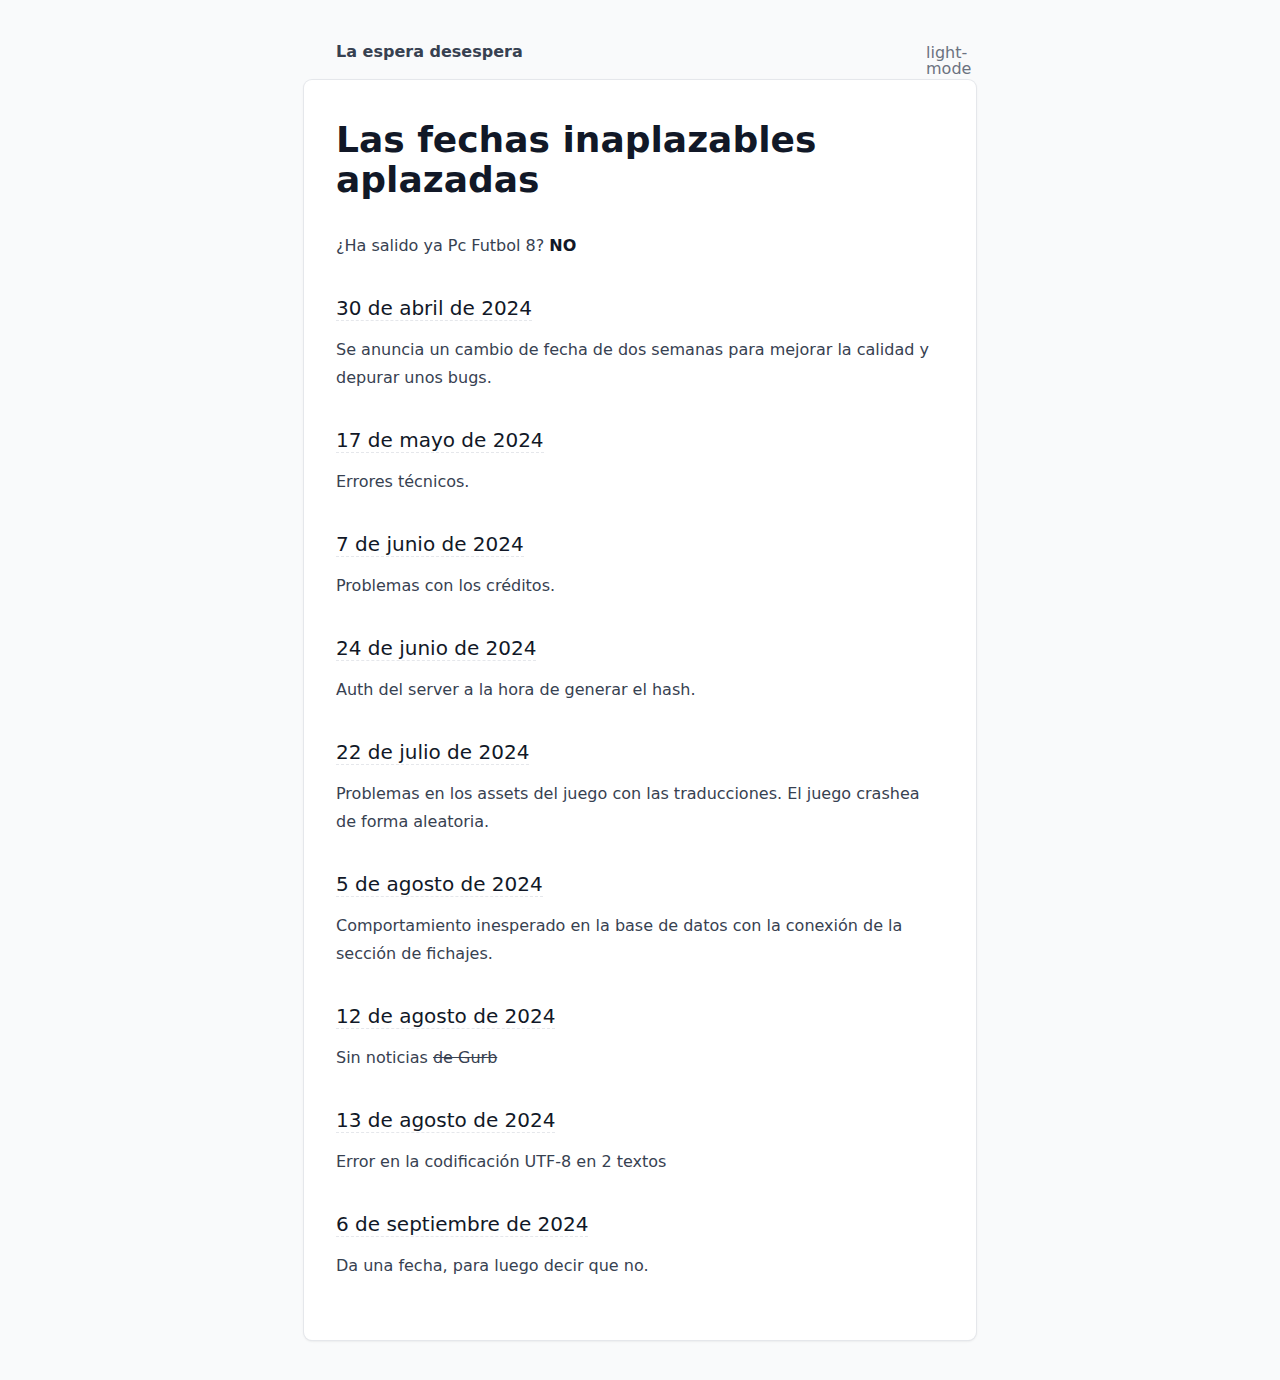
==== commit 8e125720: "Deploying to gh-pages from @ sdsoldi/fechas-pcfutbol@ce3fc2c52319538ae62167b16f766bd05a3f2a35 🚀" ====
--- a/index.html
+++ b/index.html
@@ -1,11 +1,11 @@
 <!DOCTYPE html><html  lang="en" data-capo=""><head><meta charset="utf-8">
 <meta name="viewport" content="width=device-width, initial-scale=1">
-<title>Las fechas Juan</title>
+<title>Las fechas inaplazables aplazadas</title>
 <style>/*! tailwindcss v3.4.10 | MIT License | https://tailwindcss.com*/*,:after,:before{border:0 solid #e5e7eb;box-sizing:border-box}:after,:before{--tw-content:""}:host,html{line-height:1.5;-webkit-text-size-adjust:100%;font-family:ui-sans-serif,system-ui,sans-serif,Apple Color Emoji,Segoe UI Emoji,Segoe UI Symbol,Noto Color Emoji;font-feature-settings:normal;font-variation-settings:normal;tab-size:4;-webkit-tap-highlight-color:transparent}body{line-height:inherit;margin:0}hr{border-top-width:1px;color:inherit;height:0}abbr:where([title]){-webkit-text-decoration:underline dotted;text-decoration:underline dotted}h1,h2,h3,h4,h5,h6{font-size:inherit;font-weight:inherit}a{color:inherit;text-decoration:inherit}b,strong{font-weight:bolder}code,kbd,pre,samp{font-family:ui-monospace,SFMono-Regular,Menlo,Monaco,Consolas,Liberation Mono,Courier New,monospace;font-feature-settings:normal;font-size:1em;font-variation-settings:normal}small{font-size:80%}sub,sup{font-size:75%;line-height:0;position:relative;vertical-align:initial}sub{bottom:-.25em}sup{top:-.5em}table{border-collapse:collapse;border-color:inherit;text-indent:0}button,input,optgroup,select,textarea{color:inherit;font-family:inherit;font-feature-settings:inherit;font-size:100%;font-variation-settings:inherit;font-weight:inherit;letter-spacing:inherit;line-height:inherit;margin:0;padding:0}button,select{text-transform:none}button,input:where([type=button]),input:where([type=reset]),input:where([type=submit]){-webkit-appearance:button;background-color:initial;background-image:none}:-moz-focusring{outline:auto}:-moz-ui-invalid{box-shadow:none}progress{vertical-align:initial}::-webkit-inner-spin-button,::-webkit-outer-spin-button{height:auto}[type=search]{-webkit-appearance:textfield;outline-offset:-2px}::-webkit-search-decoration{-webkit-appearance:none}::-webkit-file-upload-button{-webkit-appearance:button;font:inherit}summary{display:list-item}blockquote,dd,dl,figure,h1,h2,h3,h4,h5,h6,hr,p,pre{margin:0}fieldset{margin:0}fieldset,legend{padding:0}menu,ol,ul{list-style:none;margin:0;padding:0}dialog{padding:0}textarea{resize:vertical}input::placeholder,textarea::placeholder{color:#9ca3af;opacity:1}[role=button],button{cursor:pointer}:disabled{cursor:default}audio,canvas,embed,iframe,img,object,svg,video{display:block;vertical-align:middle}img,video{height:auto;max-width:100%}[hidden]{display:none}*,::backdrop,:after,:before{--tw-border-spacing-x:0;--tw-border-spacing-y:0;--tw-translate-x:0;--tw-translate-y:0;--tw-rotate:0;--tw-skew-x:0;--tw-skew-y:0;--tw-scale-x:1;--tw-scale-y:1;--tw-pan-x: ;--tw-pan-y: ;--tw-pinch-zoom: ;--tw-scroll-snap-strictness:proximity;--tw-gradient-from-position: ;--tw-gradient-via-position: ;--tw-gradient-to-position: ;--tw-ordinal: ;--tw-slashed-zero: ;--tw-numeric-figure: ;--tw-numeric-spacing: ;--tw-numeric-fraction: ;--tw-ring-inset: ;--tw-ring-offset-width:0px;--tw-ring-offset-color:#fff;--tw-ring-color:#3b82f680;--tw-ring-offset-shadow:0 0 #0000;--tw-ring-shadow:0 0 #0000;--tw-shadow:0 0 #0000;--tw-shadow-colored:0 0 #0000;--tw-blur: ;--tw-brightness: ;--tw-contrast: ;--tw-grayscale: ;--tw-hue-rotate: ;--tw-invert: ;--tw-saturate: ;--tw-sepia: ;--tw-drop-shadow: ;--tw-backdrop-blur: ;--tw-backdrop-brightness: ;--tw-backdrop-contrast: ;--tw-backdrop-grayscale: ;--tw-backdrop-hue-rotate: ;--tw-backdrop-invert: ;--tw-backdrop-opacity: ;--tw-backdrop-saturate: ;--tw-backdrop-sepia: ;--tw-contain-size: ;--tw-contain-layout: ;--tw-contain-paint: ;--tw-contain-style: }.prose{color:var(--tw-prose-body);max-width:65ch}.prose :where(p):not(:where([class~=not-prose],[class~=not-prose] *)){margin-bottom:1.25em;margin-top:1.25em}.prose :where([class~=lead]):not(:where([class~=not-prose],[class~=not-prose] *)){color:var(--tw-prose-lead);font-size:1.25em;line-height:1.6;margin-bottom:1.2em;margin-top:1.2em}.prose :where(a):not(:where([class~=not-prose],[class~=not-prose] *)){color:var(--tw-prose-links);font-weight:500;text-decoration:underline}.prose :where(strong):not(:where([class~=not-prose],[class~=not-prose] *)){color:var(--tw-prose-bold);font-weight:600}.prose :where(a strong):not(:where([class~=not-prose],[class~=not-prose] *)){color:inherit}.prose :where(blockquote strong):not(:where([class~=not-prose],[class~=not-prose] *)){color:inherit}.prose :where(thead th strong):not(:where([class~=not-prose],[class~=not-prose] *)){color:inherit}.prose :where(ol):not(:where([class~=not-prose],[class~=not-prose] *)){list-style-type:decimal;margin-bottom:1.25em;margin-top:1.25em;padding-inline-start:1.625em}.prose :where(ol[type=A]):not(:where([class~=not-prose],[class~=not-prose] *)){list-style-type:upper-alpha}.prose :where(ol[type=a]):not(:where([class~=not-prose],[class~=not-prose] *)){list-style-type:lower-alpha}.prose :where(ol[type=A s]):not(:where([class~=not-prose],[class~=not-prose] *)){list-style-type:upper-alpha}.prose :where(ol[type=a s]):not(:where([class~=not-prose],[class~=not-prose] *)){list-style-type:lower-alpha}.prose :where(ol[type=I]):not(:where([class~=not-prose],[class~=not-prose] *)){list-style-type:upper-roman}.prose :where(ol[type=i]):not(:where([class~=not-prose],[class~=not-prose] *)){list-style-type:lower-roman}.prose :where(ol[type=I s]):not(:where([class~=not-prose],[class~=not-prose] *)){list-style-type:upper-roman}.prose :where(ol[type=i s]):not(:where([class~=not-prose],[class~=not-prose] *)){list-style-type:lower-roman}.prose :where(ol[type="1"]):not(:where([class~=not-prose],[class~=not-prose] *)){list-style-type:decimal}.prose :where(ul):not(:where([class~=not-prose],[class~=not-prose] *)){list-style-type:disc;margin-bottom:1.25em;margin-top:1.25em;padding-inline-start:1.625em}.prose :where(ol>li):not(:where([class~=not-prose],[class~=not-prose] *))::marker{color:var(--tw-prose-counters);font-weight:400}.prose :where(ul>li):not(:where([class~=not-prose],[class~=not-prose] *))::marker{color:var(--tw-prose-bullets)}.prose :where(dt):not(:where([class~=not-prose],[class~=not-prose] *)){color:var(--tw-prose-headings);font-weight:600;margin-top:1.25em}.prose :where(hr):not(:where([class~=not-prose],[class~=not-prose] *)){border-color:var(--tw-prose-hr);border-top-width:1px;margin-bottom:3em;margin-top:3em}.prose :where(blockquote):not(:where([class~=not-prose],[class~=not-prose] *)){border-inline-start-color:var(--tw-prose-quote-borders);border-inline-start-width:.25rem;color:var(--tw-prose-quotes);font-style:italic;font-weight:500;margin-bottom:1.6em;margin-top:1.6em;padding-inline-start:1em;quotes:"\201C""\201D""\2018""\2019"}.prose :where(blockquote p:first-of-type):not(:where([class~=not-prose],[class~=not-prose] *)):before{content:open-quote}.prose :where(blockquote p:last-of-type):not(:where([class~=not-prose],[class~=not-prose] *)):after{content:close-quote}.prose :where(h1):not(:where([class~=not-prose],[class~=not-prose] *)){color:var(--tw-prose-headings);font-size:2.25em;font-weight:800;line-height:1.1111111;margin-bottom:.8888889em;margin-top:0}.prose :where(h1 strong):not(:where([class~=not-prose],[class~=not-prose] *)){color:inherit;font-weight:900}.prose :where(h2):not(:where([class~=not-prose],[class~=not-prose] *)){color:var(--tw-prose-headings);font-size:1.5em;font-weight:700;line-height:1.3333333;margin-bottom:1em;margin-top:2em}.prose :where(h2 strong):not(:where([class~=not-prose],[class~=not-prose] *)){color:inherit;font-weight:800}.prose :where(h3):not(:where([class~=not-prose],[class~=not-prose] *)){color:var(--tw-prose-headings);font-size:1.25em;font-weight:600;line-height:1.6;margin-bottom:.6em;margin-top:1.6em}.prose :where(h3 strong):not(:where([class~=not-prose],[class~=not-prose] *)){color:inherit;font-weight:700}.prose :where(h4):not(:where([class~=not-prose],[class~=not-prose] *)){color:var(--tw-prose-headings);font-weight:600;line-height:1.5;margin-bottom:.5em;margin-top:1.5em}.prose :where(h4 strong):not(:where([class~=not-prose],[class~=not-prose] *)){color:inherit;font-weight:700}.prose :where(img):not(:where([class~=not-prose],[class~=not-prose] *)){margin-bottom:2em;margin-top:2em}.prose :where(picture):not(:where([class~=not-prose],[class~=not-prose] *)){display:block;margin-bottom:2em;margin-top:2em}.prose :where(video):not(:where([class~=not-prose],[class~=not-prose] *)){margin-bottom:2em;margin-top:2em}.prose :where(kbd):not(:where([class~=not-prose],[class~=not-prose] *)){border-radius:.3125rem;box-shadow:0 0 0 1px rgb(var(--tw-prose-kbd-shadows)/10%),0 3px 0 rgb(var(--tw-prose-kbd-shadows)/10%);color:var(--tw-prose-kbd);font-family:inherit;font-size:.875em;font-weight:500;padding-inline-end:.375em;padding-bottom:.1875em;padding-top:.1875em;padding-inline-start:.375em}.prose :where(code):not(:where([class~=not-prose],[class~=not-prose] *)){color:var(--tw-prose-code);font-size:.875em;font-weight:600}.prose :where(code):not(:where([class~=not-prose],[class~=not-prose] *)):before{content:"`"}.prose :where(code):not(:where([class~=not-prose],[class~=not-prose] *)):after{content:"`"}.prose :where(a code):not(:where([class~=not-prose],[class~=not-prose] *)){color:inherit}.prose :where(h1 code):not(:where([class~=not-prose],[class~=not-prose] *)){color:inherit}.prose :where(h2 code):not(:where([class~=not-prose],[class~=not-prose] *)){color:inherit;font-size:.875em}.prose :where(h3 code):not(:where([class~=not-prose],[class~=not-prose] *)){color:inherit;font-size:.9em}.prose :where(h4 code):not(:where([class~=not-prose],[class~=not-prose] *)){color:inherit}.prose :where(blockquote code):not(:where([class~=not-prose],[class~=not-prose] *)){color:inherit}.prose :where(thead th code):not(:where([class~=not-prose],[class~=not-prose] *)){color:inherit}.prose :where(pre):not(:where([class~=not-prose],[class~=not-prose] *)){background-color:var(--tw-prose-pre-bg);border-radius:.375rem;color:var(--tw-prose-pre-code);font-size:.875em;font-weight:400;line-height:1.7142857;margin-bottom:1.7142857em;margin-top:1.7142857em;overflow-x:auto;padding-inline-end:1.1428571em;padding-bottom:.8571429em;padding-top:.8571429em;padding-inline-start:1.1428571em}.prose :where(pre code):not(:where([class~=not-prose],[class~=not-prose] *)){background-color:initial;border-radius:0;border-width:0;color:inherit;font-family:inherit;font-size:inherit;font-weight:inherit;line-height:inherit;padding:0}.prose :where(pre code):not(:where([class~=not-prose],[class~=not-prose] *)):before{content:none}.prose :where(pre code):not(:where([class~=not-prose],[class~=not-prose] *)):after{content:none}.prose :where(table):not(:where([class~=not-prose],[class~=not-prose] *)){font-size:.875em;line-height:1.7142857;margin-bottom:2em;margin-top:2em;table-layout:auto;width:100%}.prose :where(thead):not(:where([class~=not-prose],[class~=not-prose] *)){border-bottom-color:var(--tw-prose-th-borders);border-bottom-width:1px}.prose :where(thead th):not(:where([class~=not-prose],[class~=not-prose] *)){color:var(--tw-prose-headings);font-weight:600;padding-inline-end:.5714286em;padding-bottom:.5714286em;padding-inline-start:.5714286em;vertical-align:bottom}.prose :where(tbody tr):not(:where([class~=not-prose],[class~=not-prose] *)){border-bottom-color:var(--tw-prose-td-borders);border-bottom-width:1px}.prose :where(tbody tr:last-child):not(:where([class~=not-prose],[class~=not-prose] *)){border-bottom-width:0}.prose :where(tbody td):not(:where([class~=not-prose],[class~=not-prose] *)){vertical-align:initial}.prose :where(tfoot):not(:where([class~=not-prose],[class~=not-prose] *)){border-top-color:var(--tw-prose-th-borders);border-top-width:1px}.prose :where(tfoot td):not(:where([class~=not-prose],[class~=not-prose] *)){vertical-align:top}.prose :where(th,td):not(:where([class~=not-prose],[class~=not-prose] *)){text-align:start}.prose :where(figure>*):not(:where([class~=not-prose],[class~=not-prose] *)){margin-bottom:0;margin-top:0}.prose :where(figcaption):not(:where([class~=not-prose],[class~=not-prose] *)){color:var(--tw-prose-captions);font-size:.875em;line-height:1.4285714;margin-top:.8571429em}.prose{--tw-prose-body:#374151;--tw-prose-headings:#111827;--tw-prose-lead:#4b5563;--tw-prose-links:#111827;--tw-prose-bold:#111827;--tw-prose-counters:#6b7280;--tw-prose-bullets:#d1d5db;--tw-prose-hr:#e5e7eb;--tw-prose-quotes:#111827;--tw-prose-quote-borders:#e5e7eb;--tw-prose-captions:#6b7280;--tw-prose-kbd:#111827;--tw-prose-kbd-shadows:17 24 39;--tw-prose-code:#111827;--tw-prose-pre-code:#e5e7eb;--tw-prose-pre-bg:#1f2937;--tw-prose-th-borders:#d1d5db;--tw-prose-td-borders:#e5e7eb;--tw-prose-invert-body:#d1d5db;--tw-prose-invert-headings:#fff;--tw-prose-invert-lead:#9ca3af;--tw-prose-invert-links:#fff;--tw-prose-invert-bold:#fff;--tw-prose-invert-counters:#9ca3af;--tw-prose-invert-bullets:#4b5563;--tw-prose-invert-hr:#374151;--tw-prose-invert-quotes:#f3f4f6;--tw-prose-invert-quote-borders:#374151;--tw-prose-invert-captions:#9ca3af;--tw-prose-invert-kbd:#fff;--tw-prose-invert-kbd-shadows:255 255 255;--tw-prose-invert-code:#fff;--tw-prose-invert-pre-code:#d1d5db;--tw-prose-invert-pre-bg:#00000080;--tw-prose-invert-th-borders:#4b5563;--tw-prose-invert-td-borders:#374151;font-size:1rem;line-height:1.75}.prose :where(picture>img):not(:where([class~=not-prose],[class~=not-prose] *)){margin-bottom:0;margin-top:0}.prose :where(li):not(:where([class~=not-prose],[class~=not-prose] *)){margin-bottom:.5em;margin-top:.5em}.prose :where(ol>li):not(:where([class~=not-prose],[class~=not-prose] *)){padding-inline-start:.375em}.prose :where(ul>li):not(:where([class~=not-prose],[class~=not-prose] *)){padding-inline-start:.375em}.prose :where(.prose>ul>li p):not(:where([class~=not-prose],[class~=not-prose] *)){margin-bottom:.75em;margin-top:.75em}.prose :where(.prose>ul>li>p:first-child):not(:where([class~=not-prose],[class~=not-prose] *)){margin-top:1.25em}.prose :where(.prose>ul>li>p:last-child):not(:where([class~=not-prose],[class~=not-prose] *)){margin-bottom:1.25em}.prose :where(.prose>ol>li>p:first-child):not(:where([class~=not-prose],[class~=not-prose] *)){margin-top:1.25em}.prose :where(.prose>ol>li>p:last-child):not(:where([class~=not-prose],[class~=not-prose] *)){margin-bottom:1.25em}.prose :where(ul ul,ul ol,ol ul,ol ol):not(:where([class~=not-prose],[class~=not-prose] *)){margin-bottom:.75em;margin-top:.75em}.prose :where(dl):not(:where([class~=not-prose],[class~=not-prose] *)){margin-bottom:1.25em;margin-top:1.25em}.prose :where(dd):not(:where([class~=not-prose],[class~=not-prose] *)){margin-top:.5em;padding-inline-start:1.625em}.prose :where(hr+*):not(:where([class~=not-prose],[class~=not-prose] *)){margin-top:0}.prose :where(h2+*):not(:where([class~=not-prose],[class~=not-prose] *)){margin-top:0}.prose :where(h3+*):not(:where([class~=not-prose],[class~=not-prose] *)){margin-top:0}.prose :where(h4+*):not(:where([class~=not-prose],[class~=not-prose] *)){margin-top:0}.prose :where(thead th:first-child):not(:where([class~=not-prose],[class~=not-prose] *)){padding-inline-start:0}.prose :where(thead th:last-child):not(:where([class~=not-prose],[class~=not-prose] *)){padding-inline-end:0}.prose :where(tbody td,tfoot td):not(:where([class~=not-prose],[class~=not-prose] *)){padding-inline-end:.5714286em;padding-bottom:.5714286em;padding-top:.5714286em;padding-inline-start:.5714286em}.prose :where(tbody td:first-child,tfoot td:first-child):not(:where([class~=not-prose],[class~=not-prose] *)){padding-inline-start:0}.prose :where(tbody td:last-child,tfoot td:last-child):not(:where([class~=not-prose],[class~=not-prose] *)){padding-inline-end:0}.prose :where(figure):not(:where([class~=not-prose],[class~=not-prose] *)){margin-bottom:2em;margin-top:2em}.prose :where(.prose>:first-child):not(:where([class~=not-prose],[class~=not-prose] *)){margin-top:0}.prose :where(.prose>:last-child):not(:where([class~=not-prose],[class~=not-prose] *)){margin-bottom:0}.sr-only{height:1px;margin:-1px;overflow:hidden;padding:0;position:absolute;width:1px;clip:rect(0,0,0,0);border-width:0;white-space:nowrap}.m-auto{margin:auto}.mx-auto{margin-left:auto;margin-right:auto}.mr-6{margin-right:1.5rem}.block{display:block}.inline-block{display:inline-block}.flex{display:flex}.inline-flex{display:inline-flex}.h-4{height:1rem}.h-5{height:1.25rem}.w-4{width:1rem}.w-5{width:1.25rem}.max-w-2xl{max-width:42rem}.max-w-full{max-width:100%}.max-w-none{max-width:none}.items-center{align-items:center}.justify-between{justify-content:space-between}.gap-1{gap:.25rem}.space-x-3>:not([hidden])~:not([hidden]){--tw-space-x-reverse:0;margin-left:calc(.75rem*(1 - var(--tw-space-x-reverse)));margin-right:calc(.75rem*var(--tw-space-x-reverse))}.overflow-x-auto{overflow-x:auto}.rounded{border-radius:.25rem}.bg-gray-50{--tw-bg-opacity:1;background-color:rgb(249 250 251/var(--tw-bg-opacity))}.bg-gray-800{--tw-bg-opacity:1;background-color:rgb(31 41 55/var(--tw-bg-opacity))}.bg-white{--tw-bg-opacity:1;background-color:rgb(255 255 255/var(--tw-bg-opacity))}.px-3{padding-left:.75rem;padding-right:.75rem}.px-4{padding-left:1rem;padding-right:1rem}.py-1{padding-bottom:.25rem;padding-top:.25rem}.py-10{padding-bottom:2.5rem;padding-top:2.5rem}.py-4{padding-bottom:1rem;padding-top:1rem}.text-2xl{font-size:1.5rem;line-height:2rem}.font-bold{font-weight:700}.text-black{--tw-text-opacity:1;color:rgb(0 0 0/var(--tw-text-opacity))}.text-gray-500{--tw-text-opacity:1;color:rgb(107 114 128/var(--tw-text-opacity))}.text-gray-700{--tw-text-opacity:1;color:rgb(55 65 81/var(--tw-text-opacity))}.text-white{--tw-text-opacity:1;color:rgb(255 255 255/var(--tw-text-opacity))}.no-underline{text-decoration-line:none}.ring-1{--tw-ring-offset-shadow:var(--tw-ring-inset) 0 0 0 var(--tw-ring-offset-width) var(--tw-ring-offset-color);--tw-ring-shadow:var(--tw-ring-inset) 0 0 0 calc(1px + var(--tw-ring-offset-width)) var(--tw-ring-color);box-shadow:var(--tw-ring-offset-shadow),var(--tw-ring-shadow),var(--tw-shadow,0 0 #0000)}.ring-gray-200{--tw-ring-opacity:1;--tw-ring-color:rgb(229 231 235/var(--tw-ring-opacity))}.transition{transition-duration:.15s;transition-property:color,background-color,border-color,text-decoration-color,fill,stroke,opacity,box-shadow,transform,filter,-webkit-backdrop-filter;transition-property:color,background-color,border-color,text-decoration-color,fill,stroke,opacity,box-shadow,transform,filter,backdrop-filter;transition-property:color,background-color,border-color,text-decoration-color,fill,stroke,opacity,box-shadow,transform,filter,backdrop-filter,-webkit-backdrop-filter;transition-timing-function:cubic-bezier(.4,0,.2,1)}.dark\:prose-invert:is(.dark *){--tw-prose-body:var(--tw-prose-invert-body);--tw-prose-headings:var(--tw-prose-invert-headings);--tw-prose-lead:var(--tw-prose-invert-lead);--tw-prose-links:var(--tw-prose-invert-links);--tw-prose-bold:var(--tw-prose-invert-bold);--tw-prose-counters:var(--tw-prose-invert-counters);--tw-prose-bullets:var(--tw-prose-invert-bullets);--tw-prose-hr:var(--tw-prose-invert-hr);--tw-prose-quotes:var(--tw-prose-invert-quotes);--tw-prose-quote-borders:var(--tw-prose-invert-quote-borders);--tw-prose-captions:var(--tw-prose-invert-captions);--tw-prose-kbd:var(--tw-prose-invert-kbd);--tw-prose-kbd-shadows:var(--tw-prose-invert-kbd-shadows);--tw-prose-code:var(--tw-prose-invert-code);--tw-prose-pre-code:var(--tw-prose-invert-pre-code);--tw-prose-pre-bg:var(--tw-prose-invert-pre-bg);--tw-prose-th-borders:var(--tw-prose-invert-th-borders);--tw-prose-td-borders:var(--tw-prose-invert-td-borders)}.hover\:text-gray-700:hover{--tw-text-opacity:1;color:rgb(55 65 81/var(--tw-text-opacity))}.prose-a\:border-b :is(:where(a):not(:where([class~=not-prose],[class~=not-prose] *))){border-bottom-width:1px}.prose-a\:border-dashed :is(:where(a):not(:where([class~=not-prose],[class~=not-prose] *))){border-style:dashed}.prose-a\:font-normal :is(:where(a):not(:where([class~=not-prose],[class~=not-prose] *))){font-weight:400}.prose-a\:no-underline :is(:where(a):not(:where([class~=not-prose],[class~=not-prose] *))){text-decoration-line:none}.hover\:prose-a\:border-solid :is(:where(a):not(:where([class~=not-prose],[class~=not-prose] *))):hover{border-style:solid}.hover\:prose-a\:border-primary-400 :is(:where(a):not(:where([class~=not-prose],[class~=not-prose] *))):hover{--tw-border-opacity:1;border-color:rgb(52 211 153/var(--tw-border-opacity))}.hover\:prose-a\:text-primary-400 :is(:where(a):not(:where([class~=not-prose],[class~=not-prose] *))):hover{--tw-text-opacity:1;color:rgb(52 211 153/var(--tw-text-opacity))}.prose-pre\:bg-gray-100 :is(:where(pre):not(:where([class~=not-prose],[class~=not-prose] *))){--tw-bg-opacity:1;background-color:rgb(243 244 246/var(--tw-bg-opacity))}.dark\:bg-gray-200:is(.dark *){--tw-bg-opacity:1;background-color:rgb(229 231 235/var(--tw-bg-opacity))}.dark\:bg-gray-800:is(.dark *){--tw-bg-opacity:1;background-color:rgb(31 41 55/var(--tw-bg-opacity))}.dark\:bg-gray-900:is(.dark *){--tw-bg-opacity:1;background-color:rgb(17 24 39/var(--tw-bg-opacity))}.dark\:text-gray-100:is(.dark *){--tw-text-opacity:1;color:rgb(243 244 246/var(--tw-text-opacity))}.dark\:text-gray-200:is(.dark *){--tw-text-opacity:1;color:rgb(229 231 235/var(--tw-text-opacity))}.dark\:text-gray-300:is(.dark *){--tw-text-opacity:1;color:rgb(209 213 219/var(--tw-text-opacity))}.dark\:text-gray-950:is(.dark *){--tw-text-opacity:1;color:rgb(3 7 18/var(--tw-text-opacity))}.dark\:ring-gray-700:is(.dark *){--tw-ring-opacity:1;--tw-ring-color:rgb(55 65 81/var(--tw-ring-opacity))}.dark\:hover\:text-gray-300:hover:is(.dark *){--tw-text-opacity:1;color:rgb(209 213 219/var(--tw-text-opacity))}.dark\:prose-pre\:bg-gray-900 :is(:where(pre):not(:where([class~=not-prose],[class~=not-prose] *))):is(.dark *){--tw-bg-opacity:1;background-color:rgb(17 24 39/var(--tw-bg-opacity))}@media (min-width:640px){.sm\:rounded{border-radius:.25rem}.sm\:rounded-lg{border-radius:.5rem}.sm\:px-8{padding-left:2rem;padding-right:2rem}.sm\:pb-10{padding-bottom:2.5rem}.sm\:pt-6{padding-top:1.5rem}.sm\:shadow{--tw-shadow:0 1px 3px 0 #0000001a,0 1px 2px -1px #0000001a;--tw-shadow-colored:0 1px 3px 0 var(--tw-shadow-color),0 1px 2px -1px var(--tw-shadow-color);box-shadow:var(--tw-ring-offset-shadow,0 0 #0000),var(--tw-ring-shadow,0 0 #0000),var(--tw-shadow)}}</style>
 <style>.icon[data-v-0a28fc31]{display:inline-block;vertical-align:middle}</style>
 <style>body{--tw-bg-opacity:1;background-color:rgb(249 250 251/var(--tw-bg-opacity));--tw-text-opacity:1;color:rgb(0 0 0/var(--tw-text-opacity))}body:is(.dark *){--tw-bg-opacity:1;background-color:rgb(17 24 39/var(--tw-bg-opacity));--tw-text-opacity:1;color:rgb(255 255 255/var(--tw-text-opacity))}</style>
 <link rel="stylesheet" href="/_nuxt/entry.BnsfgMsK.css">
-<link rel="preload" as="fetch" crossorigin="anonymous" href="/_payload.json?cc81499e-bf4a-4fe2-b6d8-818733b797f0">
+<link rel="preload" as="fetch" crossorigin="anonymous" href="/_payload.json?a9c0d564-7f8c-42af-a996-1adee211e284">
 <link rel="modulepreload" as="script" crossorigin href="/_nuxt/-3-VEEGq.js">
 <link rel="modulepreload" as="script" crossorigin href="/_nuxt/RtAWDPYX.js">
 <link rel="modulepreload" as="script" crossorigin href="/_nuxt/EyYQE2yI.js">
@@ -28,8 +28,8 @@
 <link rel="prefetch" as="script" crossorigin href="/_nuxt/Q3BH36EH.js">
 <meta content property="og:image">
 <meta name="twitter:card" content="summary_large_image">
-<meta property="og:title" content="Las fechas Juan">
-<meta name="description" content="Ha salido ya Pc Futbol 8? NO">
-<meta property="og:description" content="Ha salido ya Pc Futbol 8? NO">
-<script type="module" src="/_nuxt/-3-VEEGq.js" crossorigin></script><script>"use strict";(()=>{const a=window,e=document.documentElement,c=window.localStorage,d=["dark","light"],n=c&&c.getItem&&c.getItem("nuxt-color-mode")||"system";let l=n==="system"?f():n;const i=e.getAttribute("data-color-mode-forced");i&&(l=i),r(l),a["__NUXT_COLOR_MODE__"]={preference:n,value:l,getColorScheme:f,addColorScheme:r,removeColorScheme:u};function r(o){const t=""+o+"",s="";e.classList?e.classList.add(t):e.className+=" "+t,s&&e.setAttribute("data-"+s,o)}function u(o){const t=""+o+"",s="";e.classList?e.classList.remove(t):e.className=e.className.replace(new RegExp(t,"g"),""),s&&e.removeAttribute("data-"+s)}function m(o){return a.matchMedia("(prefers-color-scheme"+o+")")}function f(){if(a.matchMedia&&m("").media!=="not all"){for(const o of d)if(m(":"+o).matches)return o}return"light"}})();</script></head><body><div id="__nuxt"><div class="sm:pt-6 sm:pb-10"><!----><!----><!----><div class="nuxt-loading-indicator" style="position:fixed;top:0;right:0;left:0;pointer-events:none;width:auto;height:3px;opacity:0;background:repeating-linear-gradient(to right,#00dc82 0%,#34cdfe 50%,#0047e1 100%);background-size:Infinity% auto;transform:scaleX(0%);transform-origin:left;transition:transform 0.1s, height 0.4s, opacity 0.4s;z-index:999999;"></div><div class="flex justify-between max-w-2xl px-4 py-4 mx-auto sm:px-8"><div class="text-gray-700 dark:text-gray-200"><!--[--><a aria-current="page" href="/" class="font-bold router-link-exact-active mr-6">Home</a><!--]--></div><div class="space-x-3 transition text-gray-500"><!----><!----><!----><button aria-label="Color Mode" class="inline-block w-5 dark:text-gray-100 hover:text-gray-700 dark:hover:text-gray-300"><span>...</span></button></div></div><!--[--><div class="document-driven-page"><div class="max-w-2xl px-4 py-10 m-auto bg-white sm:px-8 sm:shadow dark:bg-gray-800 ring-1 ring-gray-200 dark:ring-gray-700 sm:rounded-lg"><main class="max-w-none prose dark:prose-invert prose-pre:bg-gray-100 dark:prose-pre:bg-gray-900 hover:prose-a:text-primary-400 prose-a:font-normal prose-a:no-underline prose-a:border-dashed prose-a:border-b hover:prose-a:border-solid hover:prose-a:border-primary-400"><!--[--><div><h1 id="las-fechas-juan"><!--[-->Las fechas Juan<!--]--></h1><p><!--[-->Ha salido ya Pc Futbol 8? <strong><!--[-->NO<!--]--></strong><!--]--></p><h3 id="_30-de-abril-de-2024"><a href="#_30-de-abril-de-2024"><!--[-->30 de abril de 2024<!--]--></a></h3><p><!--[-->Se anuncia un cambio de fecha de dos semanas para mejorar la calidad y depurar unos bugs.<!--]--></p><h3 id="_17-de-mayo-de-2024"><a href="#_17-de-mayo-de-2024"><!--[-->17 de mayo de 2024<!--]--></a></h3><p><!--[-->Errores técnicos.<!--]--></p><h3 id="_7-de-junio-de-2024"><a href="#_7-de-junio-de-2024"><!--[-->7 de junio de 2024<!--]--></a></h3><p><!--[-->Problemas con los créditos.<!--]--></p><h3 id="_24-de-junio-de-2024"><a href="#_24-de-junio-de-2024"><!--[-->24 de junio de 2024<!--]--></a></h3><p><!--[-->Auth del server a la hora de generar el hash.<!--]--></p><h3 id="_22-de-julio-de-2024"><a href="#_22-de-julio-de-2024"><!--[-->22 de julio de 2024<!--]--></a></h3><p><!--[-->Problemas en los assets del juego con las traducciones. El juego crashea de forma aleatoria.<!--]--></p><h3 id="_5-de-agosto-de-2024"><a href="#_5-de-agosto-de-2024"><!--[-->5 de agosto de 2024<!--]--></a></h3><p><!--[-->Comportamiento inesperado en la base de datos con la conexión de la sección de fichajes.<!--]--></p><h3 id="_12-de-agosto-de-2024"><a href="#_12-de-agosto-de-2024"><!--[-->12 de agosto de 2024<!--]--></a></h3><p><!--[-->Sin noticias <del>de Gurb</del><!--]--></p><h3 id="_13-de-agosto-de-2024"><a href="#_13-de-agosto-de-2024"><!--[-->13 de agosto de 2024<!--]--></a></h3><p><!--[-->Error en la codificación UTF-8 en 2 textos<!--]--></p><h3 id="_6-de-septiembre-de-2024"><a href="#_6-de-septiembre-de-2024"><!--[-->6 de septiembre de 2024<!--]--></a></h3><p><!--[-->Da una fecha, para luego decir que no.<!--]--></p></div><!--]--></main></div></div><!--]--></div></div><div id="teleports"></div><script type="application/json" data-nuxt-data="nuxt-app" data-ssr="true" id="__NUXT_DATA__" data-src="/_payload.json?cc81499e-bf4a-4fe2-b6d8-818733b797f0">[{"state":1,"once":175,"_errors":176,"serverRendered":5,"path":11,"prerenderedAt":178},["Reactive",2],{"$scolor-mode":3,"$sdd-pages":7,"$sdd-surrounds":166,"$sdd-globals":171,"$sdd-navigation":173},{"preference":4,"value":4,"unknown":5,"forced":6},"system",true,false,["ShallowRef",8],["ShallowReactive",9],{"/":10},{"_path":11,"_dir":12,"_draft":6,"_partial":6,"_locale":12,"title":13,"description":14,"navigation":15,"body":17,"_type":159,"_id":160,"_source":161,"_file":162,"_stem":163,"_extension":164,"layout":165},"/","","Las fechas Juan","Ha salido ya Pc Futbol 8? NO",{"title":16},"Home",{"type":18,"children":19,"toc":146},"root",[20,28,40,47,52,58,63,69,74,80,85,91,96,102,107,113,124,130,135,141],{"type":21,"tag":22,"props":23,"children":25},"element","h1",{"id":24},"las-fechas-juan",[26],{"type":27,"value":13},"text",{"type":21,"tag":29,"props":30,"children":31},"p",{},[32,34],{"type":27,"value":33},"Ha salido ya Pc Futbol 8? ",{"type":21,"tag":35,"props":36,"children":37},"strong",{},[38],{"type":27,"value":39},"NO",{"type":21,"tag":41,"props":42,"children":44},"h3",{"id":43},"_30-de-abril-de-2024",[45],{"type":27,"value":46},"30 de abril de 2024",{"type":21,"tag":29,"props":48,"children":49},{},[50],{"type":27,"value":51},"Se anuncia un cambio de fecha de dos semanas para mejorar la calidad y depurar unos bugs.",{"type":21,"tag":41,"props":53,"children":55},{"id":54},"_17-de-mayo-de-2024",[56],{"type":27,"value":57},"17 de mayo de 2024",{"type":21,"tag":29,"props":59,"children":60},{},[61],{"type":27,"value":62},"Errores técnicos.",{"type":21,"tag":41,"props":64,"children":66},{"id":65},"_7-de-junio-de-2024",[67],{"type":27,"value":68},"7 de junio de 2024",{"type":21,"tag":29,"props":70,"children":71},{},[72],{"type":27,"value":73},"Problemas con los créditos.",{"type":21,"tag":41,"props":75,"children":77},{"id":76},"_24-de-junio-de-2024",[78],{"type":27,"value":79},"24 de junio de 2024",{"type":21,"tag":29,"props":81,"children":82},{},[83],{"type":27,"value":84},"Auth del server a la hora de generar el hash.",{"type":21,"tag":41,"props":86,"children":88},{"id":87},"_22-de-julio-de-2024",[89],{"type":27,"value":90},"22 de julio de 2024",{"type":21,"tag":29,"props":92,"children":93},{},[94],{"type":27,"value":95},"Problemas en los assets del juego con las traducciones. El juego crashea de forma aleatoria.",{"type":21,"tag":41,"props":97,"children":99},{"id":98},"_5-de-agosto-de-2024",[100],{"type":27,"value":101},"5 de agosto de 2024",{"type":21,"tag":29,"props":103,"children":104},{},[105],{"type":27,"value":106},"Comportamiento inesperado en la base de datos con la conexión de la sección de fichajes.",{"type":21,"tag":41,"props":108,"children":110},{"id":109},"_12-de-agosto-de-2024",[111],{"type":27,"value":112},"12 de agosto de 2024",{"type":21,"tag":29,"props":114,"children":115},{},[116,118],{"type":27,"value":117},"Sin noticias ",{"type":21,"tag":119,"props":120,"children":121},"del",{},[122],{"type":27,"value":123},"de Gurb",{"type":21,"tag":41,"props":125,"children":127},{"id":126},"_13-de-agosto-de-2024",[128],{"type":27,"value":129},"13 de agosto de 2024",{"type":21,"tag":29,"props":131,"children":132},{},[133],{"type":27,"value":134},"Error en la codificación UTF-8 en 2 textos",{"type":21,"tag":41,"props":136,"children":138},{"id":137},"_6-de-septiembre-de-2024",[139],{"type":27,"value":140},"6 de septiembre de 2024",{"type":21,"tag":29,"props":142,"children":143},{},[144],{"type":27,"value":145},"Da una fecha, para luego decir que no.",{"title":12,"searchDepth":147,"depth":147,"links":148},2,[149,151,152,153,154,155,156,157,158],{"id":43,"depth":150,"text":46},3,{"id":54,"depth":150,"text":57},{"id":65,"depth":150,"text":68},{"id":76,"depth":150,"text":79},{"id":87,"depth":150,"text":90},{"id":98,"depth":150,"text":101},{"id":109,"depth":150,"text":112},{"id":126,"depth":150,"text":129},{"id":137,"depth":150,"text":140},"markdown","content:1.index.md","content","1.index.md","1.index","md","default",["ShallowRef",167],["ShallowReactive",168],{"/":169},[170,170],null,["ShallowRef",172],{},[174],{"title":16,"_path":11},["Set"],["ShallowReactive",177],{},1725007826236]</script>
-<script>window.__NUXT__={};window.__NUXT__.config={public:{studio:{apiURL:"https://api.nuxt.studio",iframeMessagingAllowedOrigins:""},mdc:{components:{prose:true,map:{p:"prose-p",a:"prose-a",blockquote:"prose-blockquote","code-inline":"prose-code-inline",code:"ProseCodeInline",em:"prose-em",h1:"prose-h1",h2:"prose-h2",h3:"prose-h3",h4:"prose-h4",h5:"prose-h5",h6:"prose-h6",hr:"prose-hr",img:"prose-img",ul:"prose-ul",ol:"prose-ol",li:"prose-li",strong:"prose-strong",table:"prose-table",thead:"prose-thead",tbody:"prose-tbody",td:"prose-td",th:"prose-th",tr:"prose-tr"}},headings:{anchorLinks:{h1:false,h2:true,h3:true,h4:true,h5:false,h6:false}}},content:{locales:[],defaultLocale:"",integrity:1725007806736,experimental:{stripQueryParameters:false,advanceQuery:false,clientDB:false},respectPathCase:false,api:{baseURL:"/api/_content"},navigation:{fields:["layout"]},tags:{p:"prose-p",a:"prose-a",blockquote:"prose-blockquote","code-inline":"prose-code-inline",code:"ProseCodeInline",em:"prose-em",h1:"prose-h1",h2:"prose-h2",h3:"prose-h3",h4:"prose-h4",h5:"prose-h5",h6:"prose-h6",hr:"prose-hr",img:"prose-img",ul:"prose-ul",ol:"prose-ol",li:"prose-li",strong:"prose-strong",table:"prose-table",thead:"prose-thead",tbody:"prose-tbody",td:"prose-td",th:"prose-th",tr:"prose-tr"},highlight:{theme:{dark:"github-dark",default:"github-light"},highlighter:"shiki",langs:["js","jsx","json","ts","tsx","vue","css","html","bash","md","mdc","yaml"]},wsUrl:"",documentDriven:{page:true,navigation:true,surround:true,globals:{},layoutFallbacks:["theme"],injectPage:true},host:"",trailingSlash:false,search:"",contentHead:true,anchorLinks:{depth:4,exclude:[1]}}},app:{baseURL:"/",buildId:"cc81499e-bf4a-4fe2-b6d8-818733b797f0",buildAssetsDir:"/_nuxt/",cdnURL:""}}</script></body></html>+<meta property="og:title" content="Las fechas inaplazables aplazadas">
+<meta name="description" content="¿Ha salido ya Pc Futbol 8? NO">
+<meta property="og:description" content="¿Ha salido ya Pc Futbol 8? NO">
+<script type="module" src="/_nuxt/-3-VEEGq.js" crossorigin></script><script>"use strict";(()=>{const a=window,e=document.documentElement,c=window.localStorage,d=["dark","light"],n=c&&c.getItem&&c.getItem("nuxt-color-mode")||"system";let l=n==="system"?f():n;const i=e.getAttribute("data-color-mode-forced");i&&(l=i),r(l),a["__NUXT_COLOR_MODE__"]={preference:n,value:l,getColorScheme:f,addColorScheme:r,removeColorScheme:u};function r(o){const t=""+o+"",s="";e.classList?e.classList.add(t):e.className+=" "+t,s&&e.setAttribute("data-"+s,o)}function u(o){const t=""+o+"",s="";e.classList?e.classList.remove(t):e.className=e.className.replace(new RegExp(t,"g"),""),s&&e.removeAttribute("data-"+s)}function m(o){return a.matchMedia("(prefers-color-scheme"+o+")")}function f(){if(a.matchMedia&&m("").media!=="not all"){for(const o of d)if(m(":"+o).matches)return o}return"light"}})();</script></head><body><div id="__nuxt"><div class="sm:pt-6 sm:pb-10"><!----><!----><!----><div class="nuxt-loading-indicator" style="position:fixed;top:0;right:0;left:0;pointer-events:none;width:auto;height:3px;opacity:0;background:repeating-linear-gradient(to right,#00dc82 0%,#34cdfe 50%,#0047e1 100%);background-size:Infinity% auto;transform:scaleX(0%);transform-origin:left;transition:transform 0.1s, height 0.4s, opacity 0.4s;z-index:999999;"></div><div class="flex justify-between max-w-2xl px-4 py-4 mx-auto sm:px-8"><div class="text-gray-700 dark:text-gray-200"><!--[--><a aria-current="page" href="/" class="font-bold router-link-exact-active mr-6">La espera desespera</a><!--]--></div><div class="space-x-3 transition text-gray-500"><!----><!----><!----><button aria-label="Color Mode" class="inline-block w-5 dark:text-gray-100 hover:text-gray-700 dark:hover:text-gray-300"><span>...</span></button></div></div><!--[--><div class="document-driven-page"><div class="max-w-2xl px-4 py-10 m-auto bg-white sm:px-8 sm:shadow dark:bg-gray-800 ring-1 ring-gray-200 dark:ring-gray-700 sm:rounded-lg"><main class="max-w-none prose dark:prose-invert prose-pre:bg-gray-100 dark:prose-pre:bg-gray-900 hover:prose-a:text-primary-400 prose-a:font-normal prose-a:no-underline prose-a:border-dashed prose-a:border-b hover:prose-a:border-solid hover:prose-a:border-primary-400"><!--[--><div><h1 id="las-fechas-inaplazables-aplazadas"><!--[-->Las fechas inaplazables aplazadas<!--]--></h1><p><!--[-->¿Ha salido ya Pc Futbol 8? <strong><!--[-->NO<!--]--></strong><!--]--></p><h3 id="_30-de-abril-de-2024"><a href="#_30-de-abril-de-2024"><!--[-->30 de abril de 2024<!--]--></a></h3><p><!--[-->Se anuncia un cambio de fecha de dos semanas para mejorar la calidad y depurar unos bugs.<!--]--></p><h3 id="_17-de-mayo-de-2024"><a href="#_17-de-mayo-de-2024"><!--[-->17 de mayo de 2024<!--]--></a></h3><p><!--[-->Errores técnicos.<!--]--></p><h3 id="_7-de-junio-de-2024"><a href="#_7-de-junio-de-2024"><!--[-->7 de junio de 2024<!--]--></a></h3><p><!--[-->Problemas con los créditos.<!--]--></p><h3 id="_24-de-junio-de-2024"><a href="#_24-de-junio-de-2024"><!--[-->24 de junio de 2024<!--]--></a></h3><p><!--[-->Auth del server a la hora de generar el hash.<!--]--></p><h3 id="_22-de-julio-de-2024"><a href="#_22-de-julio-de-2024"><!--[-->22 de julio de 2024<!--]--></a></h3><p><!--[-->Problemas en los assets del juego con las traducciones. El juego crashea de forma aleatoria.<!--]--></p><h3 id="_5-de-agosto-de-2024"><a href="#_5-de-agosto-de-2024"><!--[-->5 de agosto de 2024<!--]--></a></h3><p><!--[-->Comportamiento inesperado en la base de datos con la conexión de la sección de fichajes.<!--]--></p><h3 id="_12-de-agosto-de-2024"><a href="#_12-de-agosto-de-2024"><!--[-->12 de agosto de 2024<!--]--></a></h3><p><!--[-->Sin noticias <del>de Gurb</del><!--]--></p><h3 id="_13-de-agosto-de-2024"><a href="#_13-de-agosto-de-2024"><!--[-->13 de agosto de 2024<!--]--></a></h3><p><!--[-->Error en la codificación UTF-8 en 2 textos<!--]--></p><h3 id="_6-de-septiembre-de-2024"><a href="#_6-de-septiembre-de-2024"><!--[-->6 de septiembre de 2024<!--]--></a></h3><p><!--[-->Da una fecha, para luego decir que no.<!--]--></p></div><!--]--></main></div></div><!--]--></div></div><div id="teleports"></div><script type="application/json" data-nuxt-data="nuxt-app" data-ssr="true" id="__NUXT_DATA__" data-src="/_payload.json?a9c0d564-7f8c-42af-a996-1adee211e284">[{"state":1,"once":175,"_errors":176,"serverRendered":5,"path":11,"prerenderedAt":178},["Reactive",2],{"$scolor-mode":3,"$sdd-pages":7,"$sdd-surrounds":166,"$sdd-globals":171,"$sdd-navigation":173},{"preference":4,"value":4,"unknown":5,"forced":6},"system",true,false,["ShallowRef",8],["ShallowReactive",9],{"/":10},{"_path":11,"_dir":12,"_draft":6,"_partial":6,"_locale":12,"title":13,"description":14,"navigation":15,"body":17,"_type":159,"_id":160,"_source":161,"_file":162,"_stem":163,"_extension":164,"layout":165},"/","","Las fechas inaplazables aplazadas","¿Ha salido ya Pc Futbol 8? NO",{"title":16},"La espera desespera",{"type":18,"children":19,"toc":146},"root",[20,28,40,47,52,58,63,69,74,80,85,91,96,102,107,113,124,130,135,141],{"type":21,"tag":22,"props":23,"children":25},"element","h1",{"id":24},"las-fechas-inaplazables-aplazadas",[26],{"type":27,"value":13},"text",{"type":21,"tag":29,"props":30,"children":31},"p",{},[32,34],{"type":27,"value":33},"¿Ha salido ya Pc Futbol 8? ",{"type":21,"tag":35,"props":36,"children":37},"strong",{},[38],{"type":27,"value":39},"NO",{"type":21,"tag":41,"props":42,"children":44},"h3",{"id":43},"_30-de-abril-de-2024",[45],{"type":27,"value":46},"30 de abril de 2024",{"type":21,"tag":29,"props":48,"children":49},{},[50],{"type":27,"value":51},"Se anuncia un cambio de fecha de dos semanas para mejorar la calidad y depurar unos bugs.",{"type":21,"tag":41,"props":53,"children":55},{"id":54},"_17-de-mayo-de-2024",[56],{"type":27,"value":57},"17 de mayo de 2024",{"type":21,"tag":29,"props":59,"children":60},{},[61],{"type":27,"value":62},"Errores técnicos.",{"type":21,"tag":41,"props":64,"children":66},{"id":65},"_7-de-junio-de-2024",[67],{"type":27,"value":68},"7 de junio de 2024",{"type":21,"tag":29,"props":70,"children":71},{},[72],{"type":27,"value":73},"Problemas con los créditos.",{"type":21,"tag":41,"props":75,"children":77},{"id":76},"_24-de-junio-de-2024",[78],{"type":27,"value":79},"24 de junio de 2024",{"type":21,"tag":29,"props":81,"children":82},{},[83],{"type":27,"value":84},"Auth del server a la hora de generar el hash.",{"type":21,"tag":41,"props":86,"children":88},{"id":87},"_22-de-julio-de-2024",[89],{"type":27,"value":90},"22 de julio de 2024",{"type":21,"tag":29,"props":92,"children":93},{},[94],{"type":27,"value":95},"Problemas en los assets del juego con las traducciones. El juego crashea de forma aleatoria.",{"type":21,"tag":41,"props":97,"children":99},{"id":98},"_5-de-agosto-de-2024",[100],{"type":27,"value":101},"5 de agosto de 2024",{"type":21,"tag":29,"props":103,"children":104},{},[105],{"type":27,"value":106},"Comportamiento inesperado en la base de datos con la conexión de la sección de fichajes.",{"type":21,"tag":41,"props":108,"children":110},{"id":109},"_12-de-agosto-de-2024",[111],{"type":27,"value":112},"12 de agosto de 2024",{"type":21,"tag":29,"props":114,"children":115},{},[116,118],{"type":27,"value":117},"Sin noticias ",{"type":21,"tag":119,"props":120,"children":121},"del",{},[122],{"type":27,"value":123},"de Gurb",{"type":21,"tag":41,"props":125,"children":127},{"id":126},"_13-de-agosto-de-2024",[128],{"type":27,"value":129},"13 de agosto de 2024",{"type":21,"tag":29,"props":131,"children":132},{},[133],{"type":27,"value":134},"Error en la codificación UTF-8 en 2 textos",{"type":21,"tag":41,"props":136,"children":138},{"id":137},"_6-de-septiembre-de-2024",[139],{"type":27,"value":140},"6 de septiembre de 2024",{"type":21,"tag":29,"props":142,"children":143},{},[144],{"type":27,"value":145},"Da una fecha, para luego decir que no.",{"title":12,"searchDepth":147,"depth":147,"links":148},2,[149,151,152,153,154,155,156,157,158],{"id":43,"depth":150,"text":46},3,{"id":54,"depth":150,"text":57},{"id":65,"depth":150,"text":68},{"id":76,"depth":150,"text":79},{"id":87,"depth":150,"text":90},{"id":98,"depth":150,"text":101},{"id":109,"depth":150,"text":112},{"id":126,"depth":150,"text":129},{"id":137,"depth":150,"text":140},"markdown","content:1.index.md","content","1.index.md","1.index","md","default",["ShallowRef",167],["ShallowReactive",168],{"/":169},[170,170],null,["ShallowRef",172],{},[174],{"title":16,"_path":11},["Set"],["ShallowReactive",177],{},1725007966560]</script>
+<script>window.__NUXT__={};window.__NUXT__.config={public:{studio:{apiURL:"https://api.nuxt.studio",iframeMessagingAllowedOrigins:""},mdc:{components:{prose:true,map:{p:"prose-p",a:"prose-a",blockquote:"prose-blockquote","code-inline":"prose-code-inline",code:"ProseCodeInline",em:"prose-em",h1:"prose-h1",h2:"prose-h2",h3:"prose-h3",h4:"prose-h4",h5:"prose-h5",h6:"prose-h6",hr:"prose-hr",img:"prose-img",ul:"prose-ul",ol:"prose-ol",li:"prose-li",strong:"prose-strong",table:"prose-table",thead:"prose-thead",tbody:"prose-tbody",td:"prose-td",th:"prose-th",tr:"prose-tr"}},headings:{anchorLinks:{h1:false,h2:true,h3:true,h4:true,h5:false,h6:false}}},content:{locales:[],defaultLocale:"",integrity:1725007946298,experimental:{stripQueryParameters:false,advanceQuery:false,clientDB:false},respectPathCase:false,api:{baseURL:"/api/_content"},navigation:{fields:["layout"]},tags:{p:"prose-p",a:"prose-a",blockquote:"prose-blockquote","code-inline":"prose-code-inline",code:"ProseCodeInline",em:"prose-em",h1:"prose-h1",h2:"prose-h2",h3:"prose-h3",h4:"prose-h4",h5:"prose-h5",h6:"prose-h6",hr:"prose-hr",img:"prose-img",ul:"prose-ul",ol:"prose-ol",li:"prose-li",strong:"prose-strong",table:"prose-table",thead:"prose-thead",tbody:"prose-tbody",td:"prose-td",th:"prose-th",tr:"prose-tr"},highlight:{theme:{dark:"github-dark",default:"github-light"},highlighter:"shiki",langs:["js","jsx","json","ts","tsx","vue","css","html","bash","md","mdc","yaml"]},wsUrl:"",documentDriven:{page:true,navigation:true,surround:true,globals:{},layoutFallbacks:["theme"],injectPage:true},host:"",trailingSlash:false,search:"",contentHead:true,anchorLinks:{depth:4,exclude:[1]}}},app:{baseURL:"/",buildId:"a9c0d564-7f8c-42af-a996-1adee211e284",buildAssetsDir:"/_nuxt/",cdnURL:""}}</script></body></html>